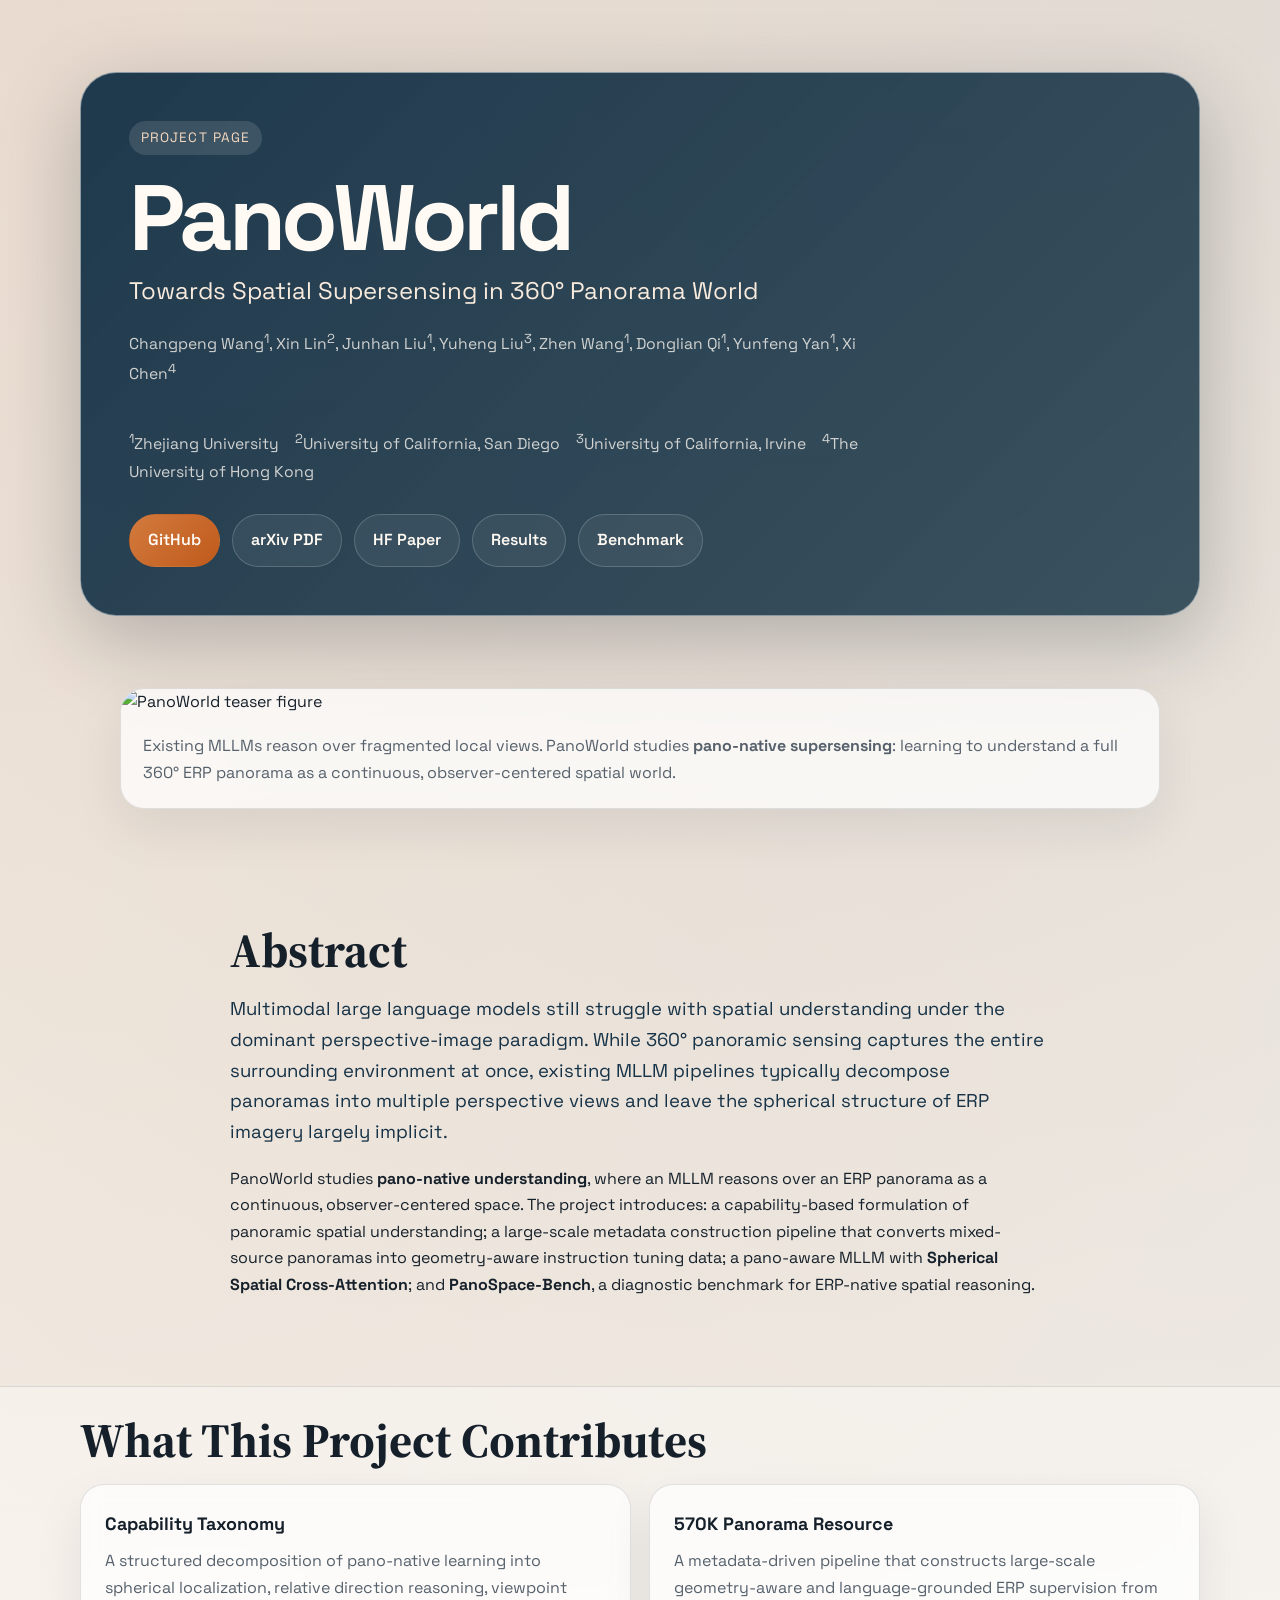
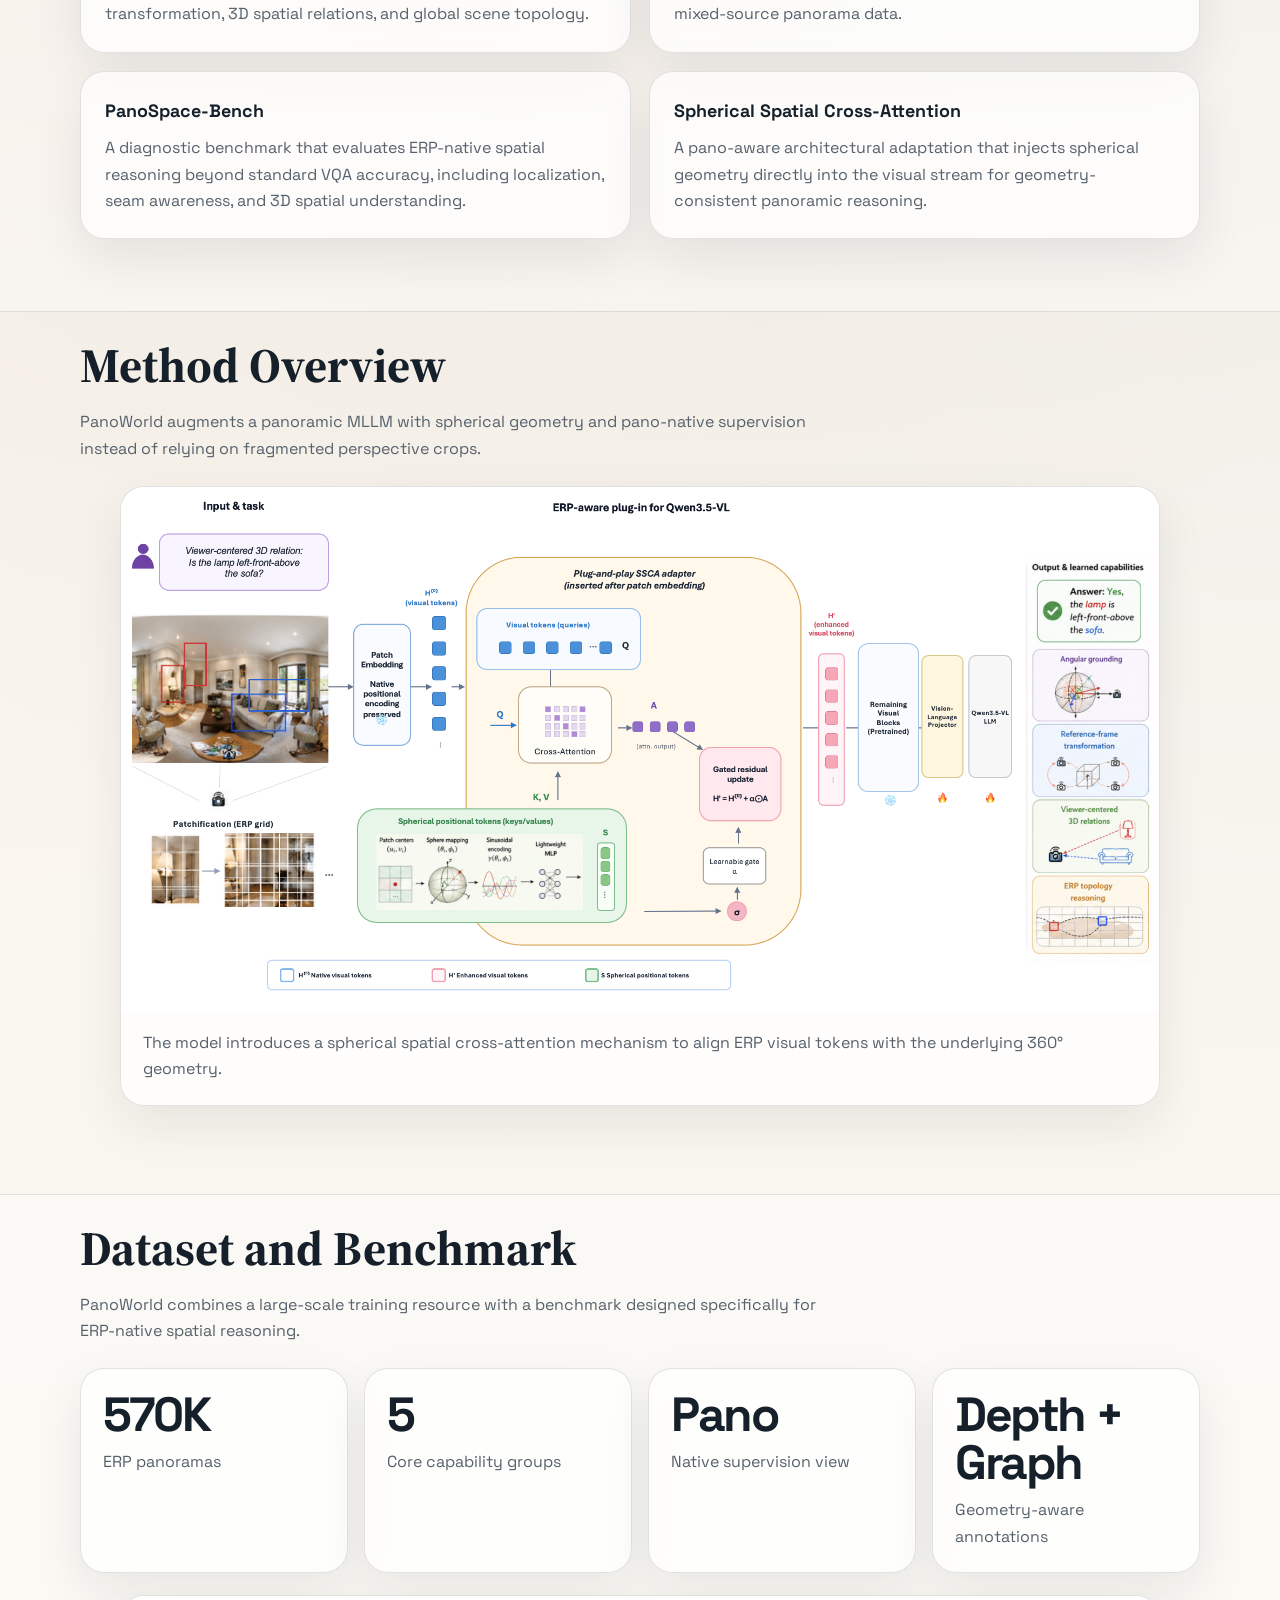
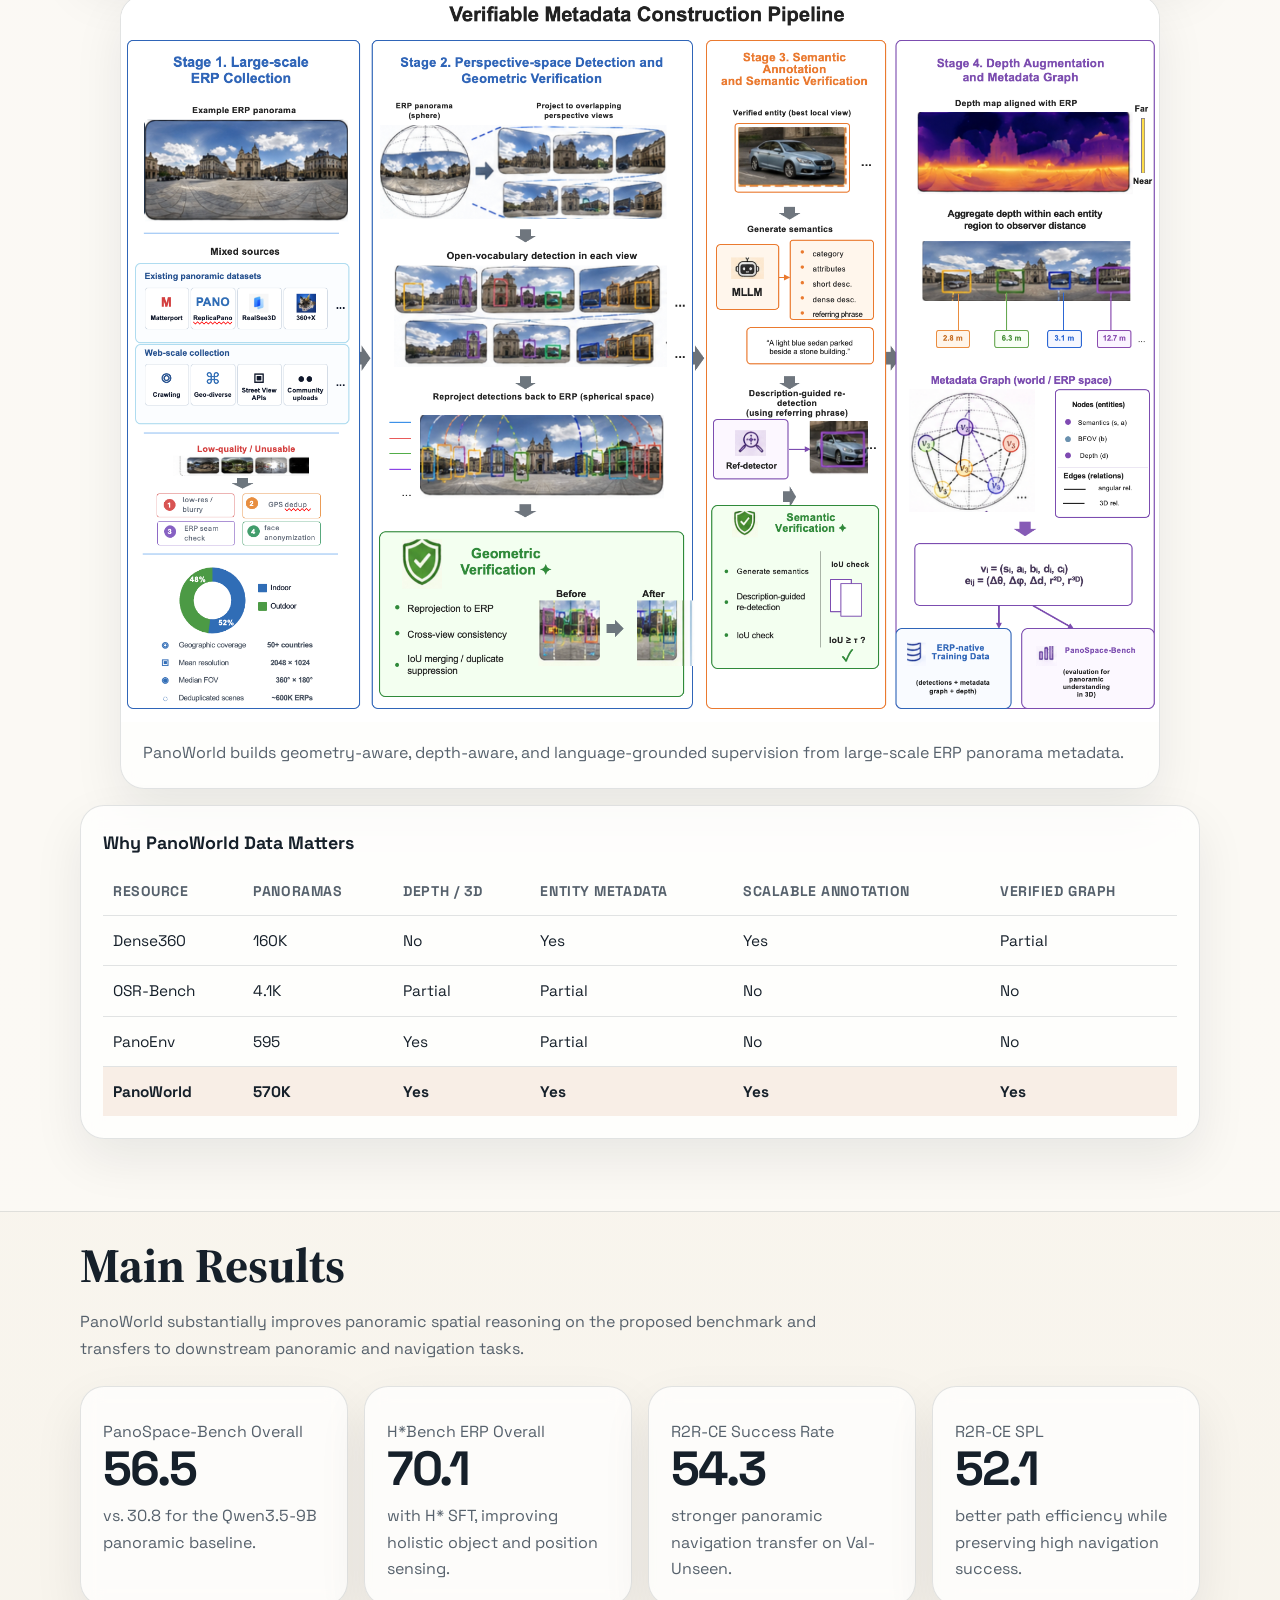
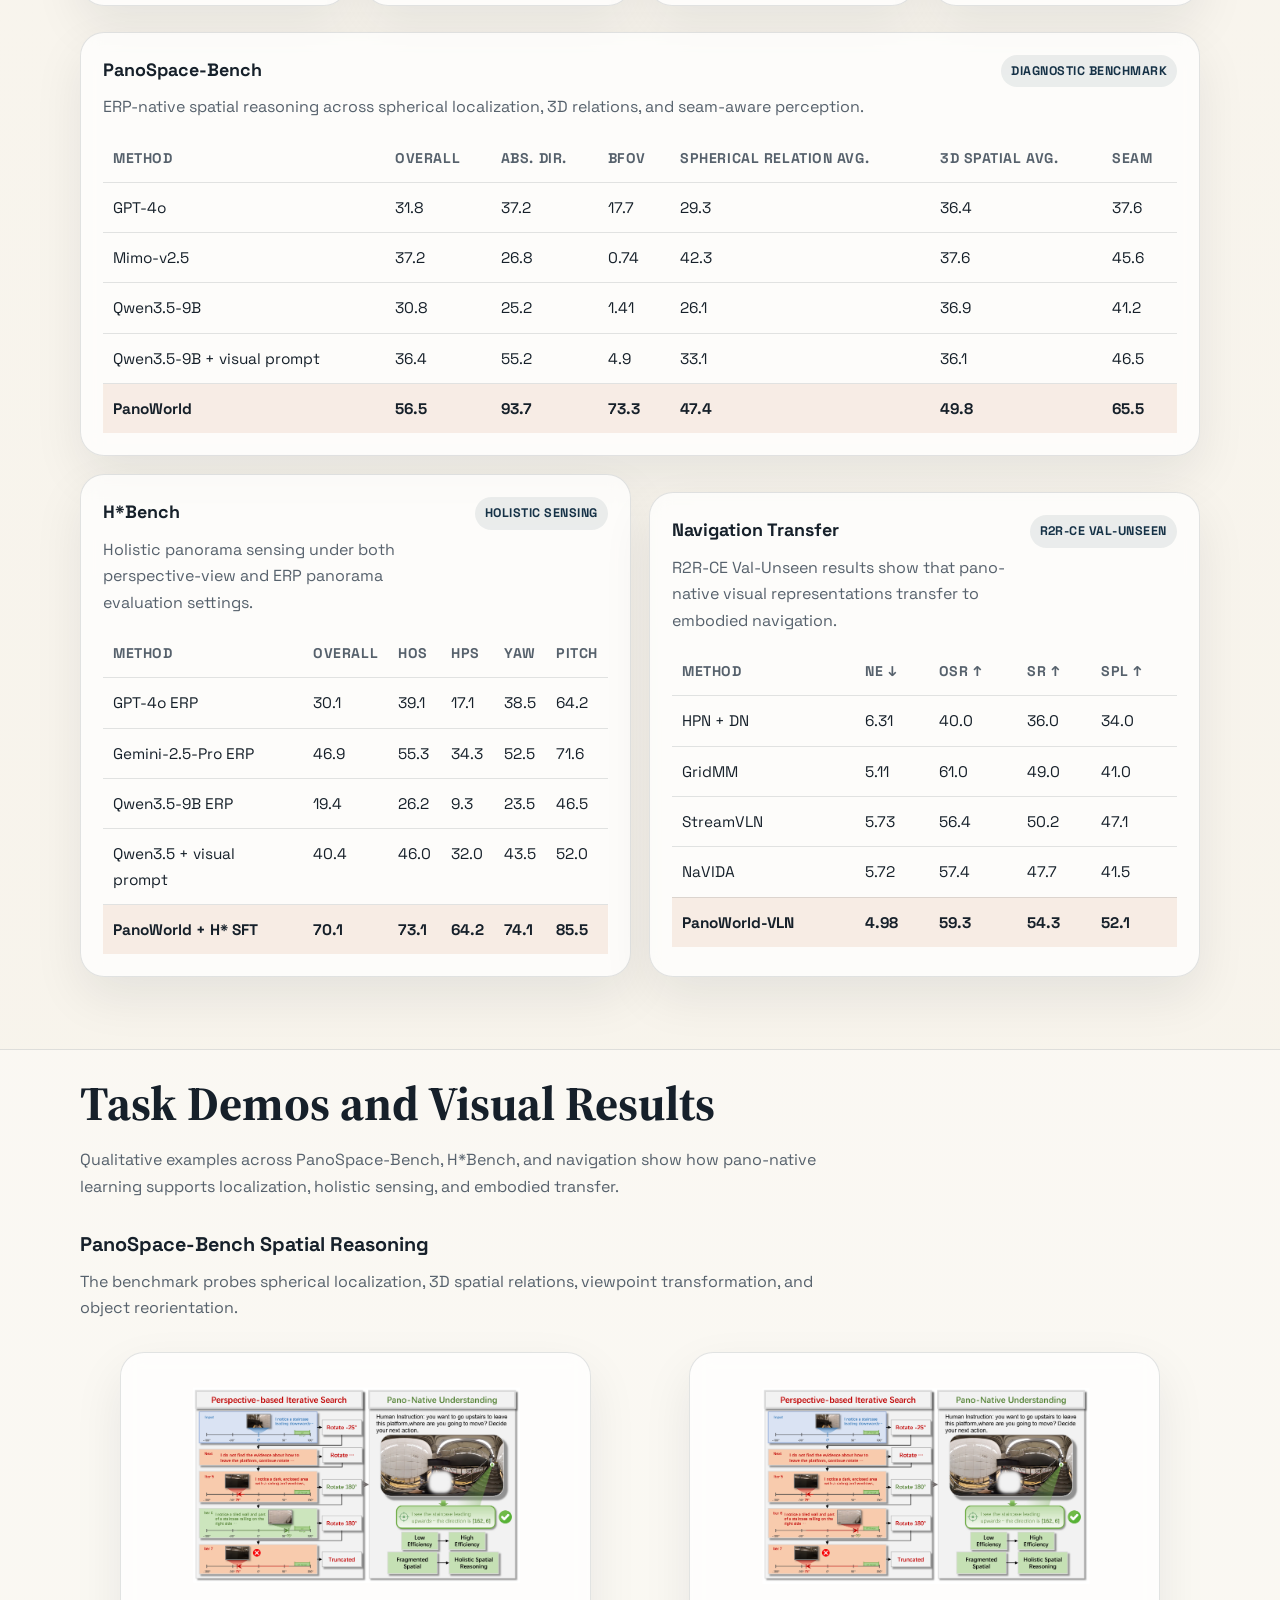
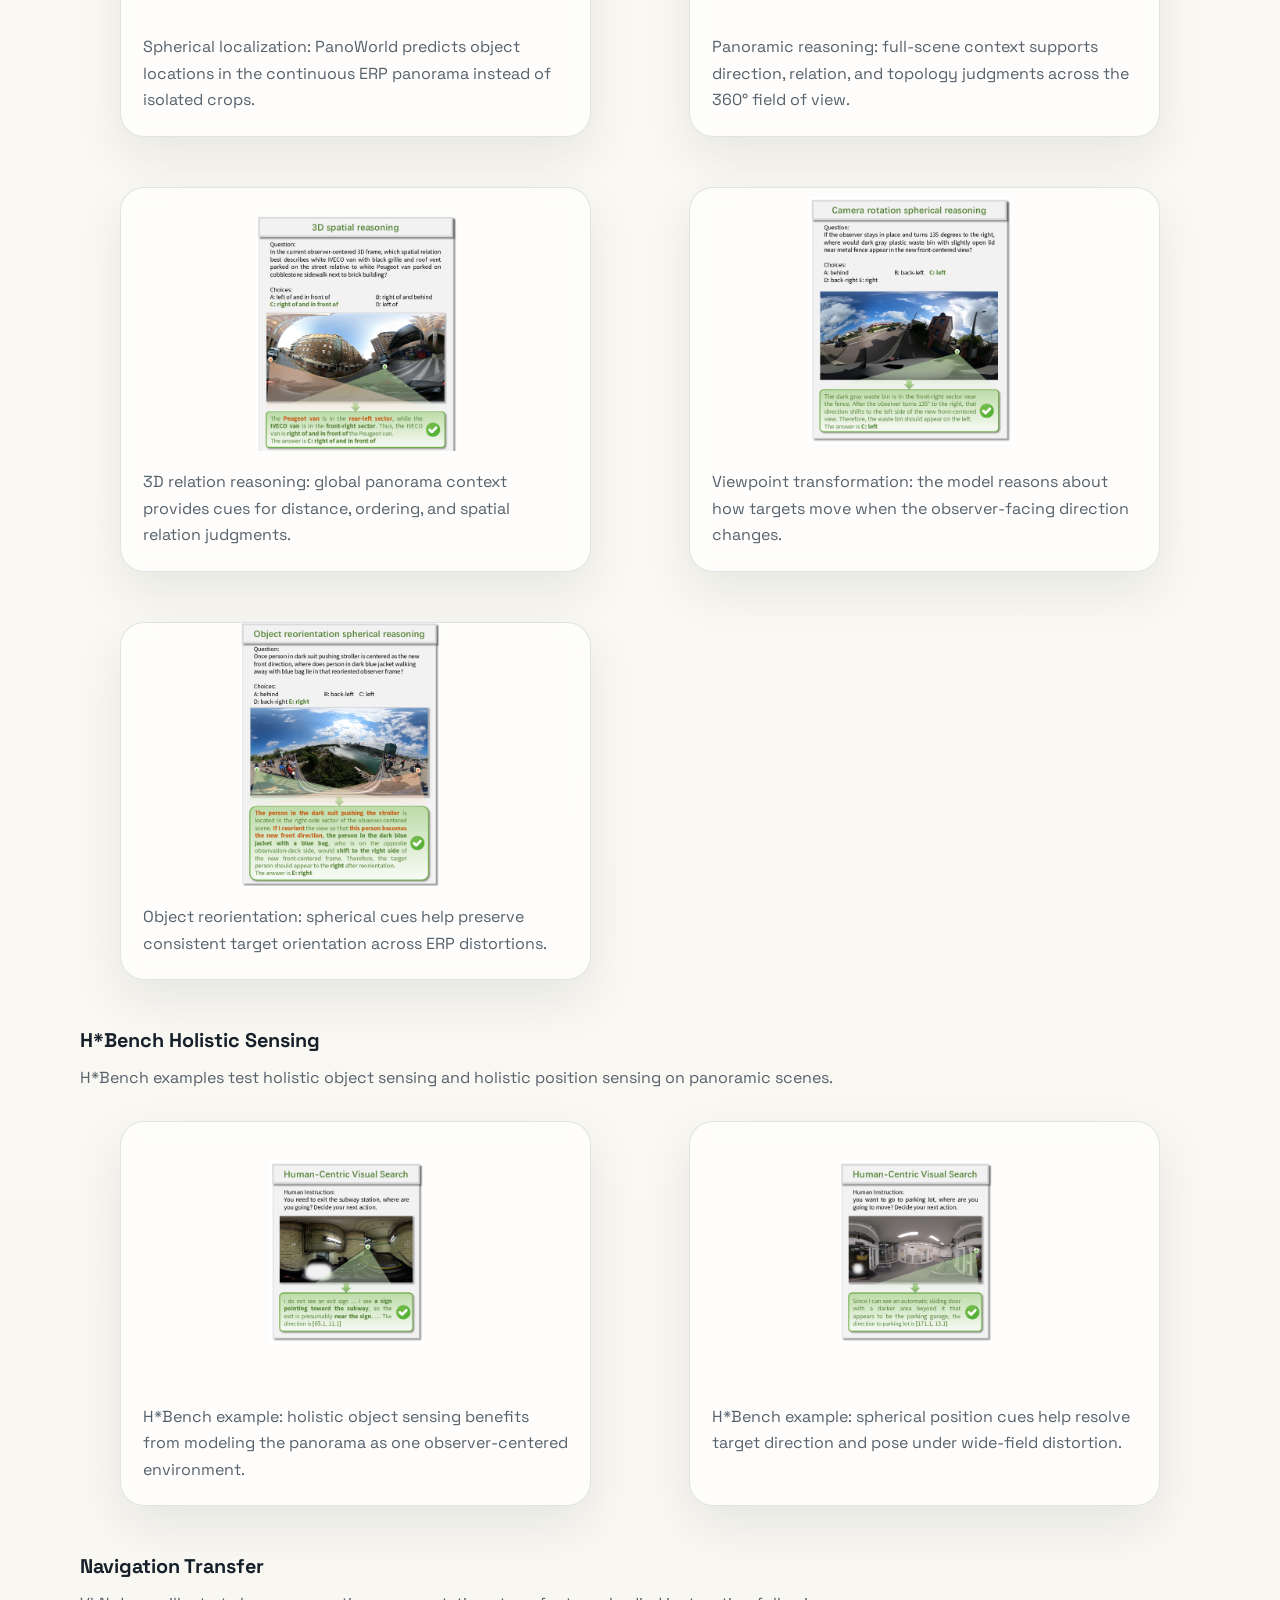
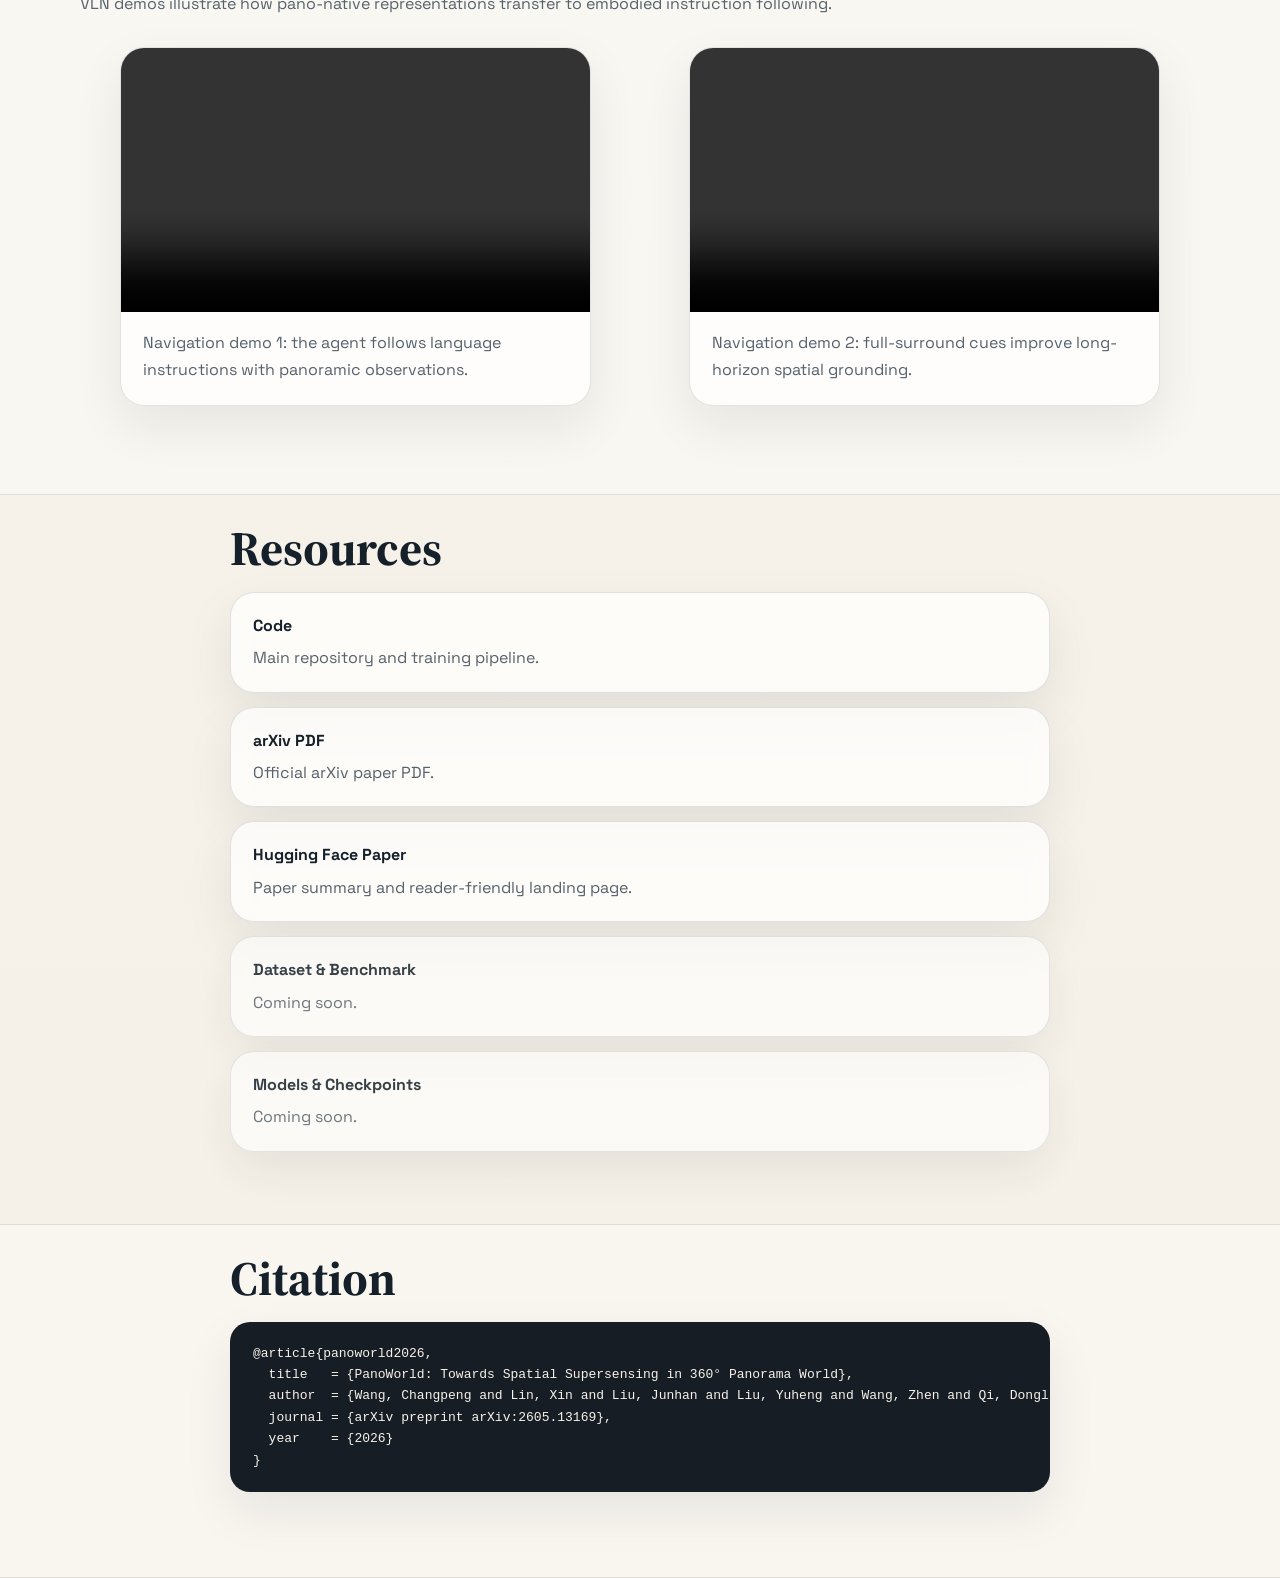
==== docs/index.html @ 3118f2de "Add task demo visualizations" ====
<!DOCTYPE html>
<html lang="en">
  <head>
    <meta charset="UTF-8" />
    <meta name="viewport" content="width=device-width, initial-scale=1.0" />
    <title>PanoWorld Project Page</title>
    <meta
      name="description"
      content="PanoWorld: Towards Spatial Supersensing in 360° Panorama World"
    />
    <link rel="preconnect" href="https://fonts.googleapis.com" />
    <link rel="preconnect" href="https://fonts.gstatic.com" crossorigin />
    <link
      href="https://fonts.googleapis.com/css2?family=Space+Grotesk:wght@400;500;700&family=Source+Serif+4:opsz,wght@8..60,400;8..60,600&display=swap"
      rel="stylesheet"
    />
    <link rel="stylesheet" href="./styles.css" />
  </head>
  <body>
    <header class="hero">
      <div class="hero__inner">
        <div class="hero__eyebrow">Project Page</div>
        <h1>PanoWorld</h1>
        <p class="hero__tagline">
          Towards Spatial Supersensing in 360° Panorama World
        </p>
        <p class="hero__authors">
          Changpeng Wang<sup>1</sup>, Xin Lin<sup>2</sup>, Junhan Liu<sup>1</sup>,
          Yuheng Liu<sup>3</sup>, Zhen Wang<sup>1</sup>, Donglian Qi<sup>1</sup>,
          Yunfeng Yan<sup>1</sup>, Xi Chen<sup>4</sup>
          <span class="hero__affiliations">
            <br />
            <sup>1</sup>Zhejiang University &nbsp;&nbsp;
            <sup>2</sup>University of California, San Diego &nbsp;&nbsp;
            <sup>3</sup>University of California, Irvine &nbsp;&nbsp;
            <sup>4</sup>The University of Hong Kong
          </span>
        </p>
        <div class="hero__actions">
          <a class="button button--primary" href="https://github.com/wcpcp/PanoWorld">GitHub</a>
          <a class="button" href="https://arxiv.org/pdf/2605.13169">arXiv PDF</a>
          <a class="button" href="https://huggingface.co/papers/2605.13169">HF Paper</a>
          <a class="button" href="#results">Results</a>
          <a class="button" href="#benchmark">Benchmark</a>
        </div>
      </div>
    </header>

    <main>
      <section class="section section--figure">
        <div class="container">
          <figure class="figure-card figure-card--hero">
            <img src="./assets/teaser.png" alt="PanoWorld teaser figure" />
            <figcaption>
              Existing MLLMs reason over fragmented local views. PanoWorld
              studies <strong>pano-native supersensing</strong>: learning to
              understand a full 360° ERP panorama as a continuous,
              observer-centered spatial world.
            </figcaption>
          </figure>
        </div>
      </section>

      <section class="section">
        <div class="container container--narrow">
          <h2>Abstract</h2>
          <p class="lead">
            Multimodal large language models still struggle with spatial
            understanding under the dominant perspective-image paradigm. While
            360° panoramic sensing captures the entire surrounding environment at
            once, existing MLLM pipelines typically decompose panoramas into
            multiple perspective views and leave the spherical structure of ERP
            imagery largely implicit.
          </p>
          <p>
            PanoWorld studies <strong>pano-native understanding</strong>, where
            an MLLM reasons over an ERP panorama as a continuous,
            observer-centered space. The project introduces: a capability-based
            formulation of panoramic spatial understanding; a large-scale
            metadata construction pipeline that converts mixed-source panoramas
            into geometry-aware instruction tuning data; a pano-aware MLLM with
            <strong>Spherical Spatial Cross-Attention</strong>; and
            <strong>PanoSpace-Bench</strong>, a diagnostic benchmark for
            ERP-native spatial reasoning.
          </p>
        </div>
      </section>

      <section class="section section--tint">
        <div class="container">
          <h2>What This Project Contributes</h2>
          <div class="grid grid--cards">
            <article class="card">
              <h3>Capability Taxonomy</h3>
              <p>
                A structured decomposition of pano-native learning into
                spherical localization, relative direction reasoning, viewpoint
                transformation, 3D spatial relations, and global scene topology.
              </p>
            </article>
            <article class="card">
              <h3>570K Panorama Resource</h3>
              <p>
                A metadata-driven pipeline that constructs large-scale
                geometry-aware and language-grounded ERP supervision from
                mixed-source panorama data.
              </p>
            </article>
            <article class="card">
              <h3>PanoSpace-Bench</h3>
              <p>
                A diagnostic benchmark that evaluates ERP-native spatial
                reasoning beyond standard VQA accuracy, including localization,
                seam awareness, and 3D spatial understanding.
              </p>
            </article>
            <article class="card">
              <h3>Spherical Spatial Cross-Attention</h3>
              <p>
                A pano-aware architectural adaptation that injects spherical
                geometry directly into the visual stream for geometry-consistent
                panoramic reasoning.
              </p>
            </article>
          </div>
        </div>
      </section>

      <section class="section">
        <div class="container">
          <div class="section-heading">
            <div>
              <h2>Method Overview</h2>
              <p>
                PanoWorld augments a panoramic MLLM with spherical geometry and
                pano-native supervision instead of relying on fragmented
                perspective crops.
              </p>
            </div>
          </div>
          <figure class="figure-card">
            <img src="./assets/architecture.png" alt="PanoWorld architecture" />
            <figcaption>
              The model introduces a spherical spatial cross-attention mechanism
              to align ERP visual tokens with the underlying 360° geometry.
            </figcaption>
          </figure>
        </div>
      </section>

      <section id="benchmark" class="section section--tint">
        <div class="container">
          <div class="section-heading">
            <div>
              <h2>Dataset and Benchmark</h2>
              <p>
                PanoWorld combines a large-scale training resource with a
                benchmark designed specifically for ERP-native spatial reasoning.
              </p>
            </div>
          </div>

          <div class="stats-grid">
            <div class="stat">
              <span class="stat__value">570K</span>
              <span class="stat__label">ERP panoramas</span>
            </div>
            <div class="stat">
              <span class="stat__value">5</span>
              <span class="stat__label">Core capability groups</span>
            </div>
            <div class="stat">
              <span class="stat__value">Pano</span>
              <span class="stat__label">Native supervision view</span>
            </div>
            <div class="stat">
              <span class="stat__value">Depth + Graph</span>
              <span class="stat__label">Geometry-aware annotations</span>
            </div>
          </div>

          <figure class="figure-card">
            <img src="./assets/dataset.png" alt="PanoWorld dataset pipeline" />
            <figcaption>
              PanoWorld builds geometry-aware, depth-aware, and
              language-grounded supervision from large-scale ERP panorama
              metadata.
            </figcaption>
          </figure>

          <div class="table-card">
            <h3>Why PanoWorld Data Matters</h3>
            <table>
              <thead>
                <tr>
                  <th>Resource</th>
                  <th>Panoramas</th>
                  <th>Depth / 3D</th>
                  <th>Entity Metadata</th>
                  <th>Scalable Annotation</th>
                  <th>Verified Graph</th>
                </tr>
              </thead>
              <tbody>
                <tr>
                  <td>Dense360</td>
                  <td>160K</td>
                  <td>No</td>
                  <td>Yes</td>
                  <td>Yes</td>
                  <td>Partial</td>
                </tr>
                <tr>
                  <td>OSR-Bench</td>
                  <td>4.1K</td>
                  <td>Partial</td>
                  <td>Partial</td>
                  <td>No</td>
                  <td>No</td>
                </tr>
                <tr>
                  <td>PanoEnv</td>
                  <td>595</td>
                  <td>Yes</td>
                  <td>Partial</td>
                  <td>No</td>
                  <td>No</td>
                </tr>
                <tr class="table-row--highlight">
                  <td>PanoWorld</td>
                  <td>570K</td>
                  <td>Yes</td>
                  <td>Yes</td>
                  <td>Yes</td>
                  <td>Yes</td>
                </tr>
              </tbody>
            </table>
          </div>
        </div>
      </section>

      <section id="results" class="section">
        <div class="container">
          <div class="section-heading">
            <div>
              <h2>Main Results</h2>
              <p>
                PanoWorld substantially improves panoramic spatial reasoning on
                the proposed benchmark and transfers to downstream panoramic and
                navigation tasks.
              </p>
            </div>
          </div>

          <div class="results-grid results-grid--wide">
            <article class="result-card">
              <span class="result-card__label">PanoSpace-Bench Overall</span>
              <div class="result-card__value">56.5</div>
              <p>vs. 30.8 for the Qwen3.5-9B panoramic baseline.</p>
            </article>
            <article class="result-card">
              <span class="result-card__label">H*Bench ERP Overall</span>
              <div class="result-card__value">70.1</div>
              <p>with H* SFT, improving holistic object and position sensing.</p>
            </article>
            <article class="result-card">
              <span class="result-card__label">R2R-CE Success Rate</span>
              <div class="result-card__value">54.3</div>
              <p>stronger panoramic navigation transfer on Val-Unseen.</p>
            </article>
            <article class="result-card">
              <span class="result-card__label">R2R-CE SPL</span>
              <div class="result-card__value">52.1</div>
              <p>better path efficiency while preserving high navigation success.</p>
            </article>
          </div>

          <div class="table-card task-result">
            <div class="task-result__heading">
              <div>
                <h3>PanoSpace-Bench</h3>
                <p>
                  ERP-native spatial reasoning across spherical localization,
                  3D relations, and seam-aware perception.
                </p>
              </div>
              <span class="task-result__badge">Diagnostic benchmark</span>
            </div>
            <table>
              <thead>
                <tr>
                  <th>Method</th>
                  <th>Overall</th>
                  <th>Abs. Dir.</th>
                  <th>BFOV</th>
                  <th>Spherical Relation Avg.</th>
                  <th>3D Spatial Avg.</th>
                  <th>Seam</th>
                </tr>
              </thead>
              <tbody>
                <tr>
                  <td>GPT-4o</td>
                  <td>31.8</td>
                  <td>37.2</td>
                  <td>17.7</td>
                  <td>29.3</td>
                  <td>36.4</td>
                  <td>37.6</td>
                </tr>
                <tr>
                  <td>Mimo-v2.5</td>
                  <td>37.2</td>
                  <td>26.8</td>
                  <td>0.74</td>
                  <td>42.3</td>
                  <td>37.6</td>
                  <td>45.6</td>
                </tr>
                <tr>
                  <td>Qwen3.5-9B</td>
                  <td>30.8</td>
                  <td>25.2</td>
                  <td>1.41</td>
                  <td>26.1</td>
                  <td>36.9</td>
                  <td>41.2</td>
                </tr>
                <tr>
                  <td>Qwen3.5-9B + visual prompt</td>
                  <td>36.4</td>
                  <td>55.2</td>
                  <td>4.9</td>
                  <td>33.1</td>
                  <td>36.1</td>
                  <td>46.5</td>
                </tr>
                <tr class="table-row--highlight">
                  <td>PanoWorld</td>
                  <td>56.5</td>
                  <td>93.7</td>
                  <td>73.3</td>
                  <td>47.4</td>
                  <td>49.8</td>
                  <td>65.5</td>
                </tr>
              </tbody>
            </table>
          </div>

          <div class="two-up result-tables">
            <div class="table-card task-result">
              <div class="task-result__heading">
                <div>
                  <h3>H*Bench</h3>
                  <p>
                    Holistic panorama sensing under both perspective-view and
                    ERP panorama evaluation settings.
                  </p>
                </div>
                <span class="task-result__badge">Holistic sensing</span>
              </div>
              <table>
                <thead>
                  <tr>
                    <th>Method</th>
                    <th>Overall</th>
                    <th>HOS</th>
                    <th>HPS</th>
                    <th>Yaw</th>
                    <th>Pitch</th>
                  </tr>
                </thead>
                <tbody>
                  <tr>
                    <td>GPT-4o ERP</td>
                    <td>30.1</td>
                    <td>39.1</td>
                    <td>17.1</td>
                    <td>38.5</td>
                    <td>64.2</td>
                  </tr>
                  <tr>
                    <td>Gemini-2.5-Pro ERP</td>
                    <td>46.9</td>
                    <td>55.3</td>
                    <td>34.3</td>
                    <td>52.5</td>
                    <td>71.6</td>
                  </tr>
                  <tr>
                    <td>Qwen3.5-9B ERP</td>
                    <td>19.4</td>
                    <td>26.2</td>
                    <td>9.3</td>
                    <td>23.5</td>
                    <td>46.5</td>
                  </tr>
                  <tr>
                    <td>Qwen3.5 + visual prompt</td>
                    <td>40.4</td>
                    <td>46.0</td>
                    <td>32.0</td>
                    <td>43.5</td>
                    <td>52.0</td>
                  </tr>
                  <tr class="table-row--highlight">
                    <td>PanoWorld + H* SFT</td>
                    <td>70.1</td>
                    <td>73.1</td>
                    <td>64.2</td>
                    <td>74.1</td>
                    <td>85.5</td>
                  </tr>
                </tbody>
              </table>
            </div>

            <div class="table-card task-result">
              <div class="task-result__heading">
                <div>
                  <h3>Navigation Transfer</h3>
                  <p>
                    R2R-CE Val-Unseen results show that pano-native visual
                    representations transfer to embodied navigation.
                  </p>
                </div>
                <span class="task-result__badge">R2R-CE Val-Unseen</span>
              </div>
              <table>
                <thead>
                  <tr>
                    <th>Method</th>
                    <th>NE ↓</th>
                    <th>OSR ↑</th>
                    <th>SR ↑</th>
                    <th>SPL ↑</th>
                  </tr>
                </thead>
                <tbody>
                  <tr>
                    <td>HPN + DN</td>
                    <td>6.31</td>
                    <td>40.0</td>
                    <td>36.0</td>
                    <td>34.0</td>
                  </tr>
                  <tr>
                    <td>GridMM</td>
                    <td>5.11</td>
                    <td>61.0</td>
                    <td>49.0</td>
                    <td>41.0</td>
                  </tr>
                  <tr>
                    <td>StreamVLN</td>
                    <td>5.73</td>
                    <td>56.4</td>
                    <td>50.2</td>
                    <td>47.1</td>
                  </tr>
                  <tr>
                    <td>NaVIDA</td>
                    <td>5.72</td>
                    <td>57.4</td>
                    <td>47.7</td>
                    <td>41.5</td>
                  </tr>
                  <tr class="table-row--highlight">
                    <td>PanoWorld-VLN</td>
                    <td>4.98</td>
                    <td>59.3</td>
                    <td>54.3</td>
                    <td>52.1</td>
                  </tr>
                </tbody>
              </table>
            </div>
          </div>
        </div>
      </section>

      <section id="visuals" class="section section--tint">
        <div class="container">
          <div class="section-heading">
            <div>
              <h2>Task Demos and Visual Results</h2>
              <p>
                Qualitative examples across PanoSpace-Bench, H*Bench, and
                navigation show how pano-native learning supports localization,
                holistic sensing, and embodied transfer.
              </p>
            </div>
          </div>

          <div class="demo-block">
            <div class="demo-block__heading">
              <h3>PanoSpace-Bench Spatial Reasoning</h3>
              <p>
                The benchmark probes spherical localization, 3D spatial
                relations, viewpoint transformation, and object reorientation.
              </p>
            </div>
          </div>
          <div class="visual-grid">
            <figure class="figure-card visual-card">
              <img src="./assets/case_localization.png" alt="PanoWorld localization result" />
              <figcaption>
                Spherical localization: PanoWorld predicts object locations in
                the continuous ERP panorama instead of isolated crops.
              </figcaption>
            </figure>
            <figure class="figure-card visual-card">
              <img src="./assets/case_reasoning.png" alt="PanoWorld panoramic reasoning result" />
              <figcaption>
                Panoramic reasoning: full-scene context supports direction,
                relation, and topology judgments across the 360° field of view.
              </figcaption>
            </figure>
            <figure class="figure-card visual-card">
              <img src="./assets/demo_3d_relation.png" alt="PanoWorld 3D relation reasoning result" />
              <figcaption>
                3D relation reasoning: global panorama context provides cues for
                distance, ordering, and spatial relation judgments.
              </figcaption>
            </figure>
            <figure class="figure-card visual-card">
              <img src="./assets/demo_camera_rotation.png" alt="PanoWorld camera rotation reasoning result" />
              <figcaption>
                Viewpoint transformation: the model reasons about how targets
                move when the observer-facing direction changes.
              </figcaption>
            </figure>
            <figure class="figure-card visual-card">
              <img src="./assets/demo_object_reorientation.png" alt="PanoWorld object reorientation result" />
              <figcaption>
                Object reorientation: spherical cues help preserve consistent
                target orientation across ERP distortions.
              </figcaption>
            </figure>
          </div>

          <div class="demo-block">
            <div class="demo-block__heading">
              <h3>H*Bench Holistic Sensing</h3>
              <p>
                H*Bench examples test holistic object sensing and holistic
                position sensing on panoramic scenes.
              </p>
            </div>
          </div>
          <div class="visual-grid">
            <figure class="figure-card visual-card">
              <img src="./assets/demo_hps_case1.png" alt="PanoWorld H star holistic sensing result" />
              <figcaption>
                H*Bench example: holistic object sensing benefits from modeling
                the panorama as one observer-centered environment.
              </figcaption>
            </figure>
            <figure class="figure-card visual-card">
              <img src="./assets/demo_hps_case2.png" alt="PanoWorld H star position sensing result" />
              <figcaption>
                H*Bench example: spherical position cues help resolve target
                direction and pose under wide-field distortion.
              </figcaption>
            </figure>
          </div>

          <div class="demo-block">
            <div class="demo-block__heading">
              <h3>Navigation Transfer</h3>
              <p>
                VLN demos illustrate how pano-native representations transfer
                to embodied instruction following.
              </p>
            </div>
          </div>
          <div class="visual-grid">
            <figure class="figure-card visual-card">
              <video controls muted playsinline preload="metadata" src="./assets/demo_vln1.mp4"></video>
              <figcaption>
                Navigation demo 1: the agent follows language instructions with
                panoramic observations.
              </figcaption>
            </figure>
            <figure class="figure-card visual-card">
              <video controls muted playsinline preload="metadata" src="./assets/demo_vln2.mp4"></video>
              <figcaption>
                Navigation demo 2: full-surround cues improve long-horizon
                spatial grounding.
              </figcaption>
            </figure>
          </div>
        </div>
      </section>

      <section class="section">
        <div class="container container--narrow">
          <h2>Resources</h2>
          <div class="resource-list">
            <a class="resource" href="https://github.com/wcpcp/PanoWorld">
              <span class="resource__title">Code</span>
              <span class="resource__desc">Main repository and training pipeline.</span>
            </a>
            <a class="resource" href="https://arxiv.org/pdf/2605.13169">
              <span class="resource__title">arXiv PDF</span>
              <span class="resource__desc">Official arXiv paper PDF.</span>
            </a>
            <a class="resource" href="https://huggingface.co/papers/2605.13169">
              <span class="resource__title">Hugging Face Paper</span>
              <span class="resource__desc">Paper summary and reader-friendly landing page.</span>
            </a>
            <div class="resource resource--muted">
              <span class="resource__title">Dataset & Benchmark</span>
              <span class="resource__desc">Coming soon.</span>
            </div>
            <div class="resource resource--muted">
              <span class="resource__title">Models & Checkpoints</span>
              <span class="resource__desc">Coming soon.</span>
            </div>
          </div>
        </div>
      </section>

      <section class="section section--tint">
        <div class="container container--narrow">
          <h2>Citation</h2>
          <pre class="citation"><code>@article{panoworld2026,
  title   = {PanoWorld: Towards Spatial Supersensing in 360° Panorama World},
  author  = {Wang, Changpeng and Lin, Xin and Liu, Junhan and Liu, Yuheng and Wang, Zhen and Qi, Donglian and Yan, Yunfeng and Chen, Xi},
  journal = {arXiv preprint arXiv:2605.13169},
  year    = {2026}
}</code></pre>
        </div>
      </section>
    </main>
  </body>
</html>
---- docs/styles.css ----
:root {
  --bg: #f5f1e8;
  --surface: rgba(255, 255, 255, 0.72);
  --surface-strong: #ffffff;
  --ink: #16202a;
  --muted: #56616c;
  --line: rgba(22, 32, 42, 0.12);
  --accent: #c5682e;
  --accent-dark: #7a3d16;
  --accent-soft: #f2d1b5;
  --navy: #163247;
  --shadow: 0 20px 50px rgba(17, 26, 34, 0.08);
  --radius: 24px;
}

* {
  box-sizing: border-box;
}

html {
  scroll-behavior: smooth;
}

body {
  margin: 0;
  color: var(--ink);
  background:
    radial-gradient(circle at top left, rgba(197, 104, 46, 0.14), transparent 26%),
    radial-gradient(circle at top right, rgba(22, 50, 71, 0.10), transparent 28%),
    linear-gradient(180deg, #fbf8f2 0%, var(--bg) 100%);
  font-family: "Space Grotesk", system-ui, sans-serif;
  line-height: 1.65;
}

img {
  display: block;
  max-width: 100%;
}

a {
  color: inherit;
  text-decoration: none;
}

.hero {
  padding: 72px 24px 56px;
}

.hero__inner,
.container {
  width: min(1120px, calc(100vw - 32px));
  margin: 0 auto;
}

.container--narrow {
  width: min(820px, calc(100vw - 32px));
}

.hero__inner {
  padding: 48px;
  border: 1px solid rgba(255, 255, 255, 0.45);
  border-radius: 36px;
  background:
    linear-gradient(135deg, rgba(22, 50, 71, 0.96), rgba(35, 62, 77, 0.88)),
    linear-gradient(180deg, rgba(255, 255, 255, 0.08), transparent);
  color: #fffaf3;
  box-shadow: 0 24px 80px rgba(14, 26, 36, 0.25);
}

.hero__eyebrow {
  display: inline-flex;
  padding: 6px 12px;
  border-radius: 999px;
  background: rgba(255, 255, 255, 0.12);
  color: #f5d8bf;
  font-size: 0.85rem;
  letter-spacing: 0.08em;
  text-transform: uppercase;
}

.hero h1 {
  margin: 20px 0 8px;
  font-size: clamp(2.8rem, 8vw, 5.8rem);
  line-height: 0.94;
  letter-spacing: -0.05em;
}

.hero__tagline {
  max-width: 840px;
  margin: 0;
  font-size: clamp(1.15rem, 2vw, 1.5rem);
  color: #f8ebdd;
}

.hero__authors {
  max-width: 760px;
  margin: 18px 0 0;
  color: rgba(255, 250, 243, 0.78);
  font-size: 0.98rem;
}

.hero__affiliations {
  display: inline-block;
  margin-top: 10px;
  line-height: 1.8;
}

.hero__actions {
  display: flex;
  flex-wrap: wrap;
  gap: 12px;
  margin-top: 28px;
}

.button {
  display: inline-flex;
  align-items: center;
  justify-content: center;
  padding: 12px 18px;
  border-radius: 999px;
  border: 1px solid rgba(255, 255, 255, 0.18);
  background: rgba(255, 255, 255, 0.06);
  color: #fffaf3;
  font-weight: 600;
}

.button--primary {
  background: linear-gradient(135deg, #d37a3e, #bf5a1b);
  border-color: transparent;
}

.section {
  padding: 28px 0 72px;
}

.section--figure {
  padding-top: 0;
}

.section--tint {
  background: rgba(255, 255, 255, 0.35);
  border-top: 1px solid var(--line);
  border-bottom: 1px solid var(--line);
}

.section h2 {
  margin: 0 0 18px;
  font-family: "Source Serif 4", serif;
  font-size: clamp(2rem, 4vw, 3rem);
  line-height: 1.06;
}

.lead {
  font-size: 1.16rem;
  color: var(--navy);
}

.section-heading {
  display: flex;
  align-items: end;
  justify-content: space-between;
  gap: 20px;
  margin-bottom: 24px;
}

.section-heading p {
  max-width: 760px;
  margin: 0;
  color: var(--muted);
}

.figure-card,
.card,
.table-card,
.result-card,
.resource,
.stat {
  border: 1px solid var(--line);
  border-radius: var(--radius);
  background: var(--surface);
  backdrop-filter: blur(10px);
  box-shadow: var(--shadow);
}

.figure-card {
  overflow: hidden;
}

.figure-card img {
  width: 100%;
}

.figure-card figcaption {
  padding: 18px 22px 22px;
  color: var(--muted);
}

.grid--cards {
  display: grid;
  grid-template-columns: repeat(2, minmax(0, 1fr));
  gap: 18px;
}

.card {
  padding: 24px;
}

.card h3,
.table-card h3 {
  margin: 0 0 10px;
  font-size: 1.12rem;
}

.card p,
.table-card p {
  margin: 0;
  color: var(--muted);
}

.stats-grid,
.results-grid {
  display: grid;
  grid-template-columns: repeat(4, minmax(0, 1fr));
  gap: 16px;
  margin-bottom: 22px;
}

.stat,
.result-card {
  padding: 22px;
}

.results-grid--wide {
  margin-bottom: 26px;
}

.stat__value,
.result-card__value {
  display: block;
  font-size: clamp(2rem, 4vw, 3rem);
  line-height: 1;
  font-weight: 700;
  letter-spacing: -0.05em;
}

.stat__label,
.result-card__label {
  display: block;
  margin-top: 10px;
  color: var(--muted);
}

.result-card p {
  margin: 10px 0 0;
  color: var(--muted);
}

.table-card {
  padding: 22px;
  overflow-x: auto;
}

.task-result + .task-result,
.result-tables {
  margin-top: 18px;
}

.task-result__heading {
  display: flex;
  align-items: flex-start;
  justify-content: space-between;
  gap: 18px;
  margin-bottom: 14px;
}

.task-result__heading p {
  margin: 0;
  color: var(--muted);
}

.task-result__badge {
  flex: 0 0 auto;
  padding: 6px 10px;
  border-radius: 999px;
  background: rgba(22, 50, 71, 0.08);
  color: var(--navy);
  font-size: 0.78rem;
  font-weight: 700;
  letter-spacing: 0.04em;
  text-transform: uppercase;
}

table {
  width: 100%;
  border-collapse: collapse;
  font-size: 0.96rem;
}

th,
td {
  padding: 12px 10px;
  border-top: 1px solid var(--line);
  text-align: left;
  vertical-align: top;
}

thead th {
  border-top: none;
  color: var(--muted);
  font-size: 0.88rem;
  font-weight: 700;
  text-transform: uppercase;
  letter-spacing: 0.04em;
}

.table-row--highlight td {
  background: rgba(197, 104, 46, 0.10);
  font-weight: 700;
}

.two-up {
  display: grid;
  grid-template-columns: repeat(2, minmax(0, 1fr));
  gap: 18px;
}

.demo-block {
  margin: 28px 0 14px;
}

.demo-block:first-of-type {
  margin-top: 0;
}

.demo-block__heading {
  max-width: 760px;
}

.demo-block__heading h3 {
  margin: 0 0 8px;
  font-size: 1.24rem;
}

.demo-block__heading p {
  margin: 0;
  color: var(--muted);
}

.visual-grid {
  display: grid;
  grid-template-columns: repeat(2, minmax(0, 1fr));
  gap: 18px;
}

.visual-card img,
.visual-card video {
  display: block;
  width: 100%;
  aspect-ratio: 16 / 9;
  object-fit: cover;
}

.resource-list {
  display: grid;
  gap: 14px;
}

.resource {
  display: block;
  padding: 20px 22px;
}

.resource__title {
  display: block;
  font-weight: 700;
}

.resource__desc {
  display: block;
  margin-top: 6px;
  color: var(--muted);
}

.resource--muted {
  opacity: 0.85;
}

.citation {
  overflow-x: auto;
  padding: 20px 22px;
  border: 1px solid var(--line);
  border-radius: 20px;
  background: #171d24;
  color: #f7f2ea;
  box-shadow: var(--shadow);
}

.footnote {
  color: var(--muted);
  font-size: 0.95rem;
}

@media (max-width: 960px) {
  .grid--cards,
  .stats-grid,
  .results-grid,
  .two-up,
  .visual-grid {
    grid-template-columns: 1fr;
  }

  .task-result__heading {
    display: block;
  }

  .task-result__badge {
    display: inline-flex;
    margin-top: 12px;
  }

  .hero__inner {
    padding: 32px 24px;
  }
}

@media (max-width: 640px) {
  .hero {
    padding: 24px 0 24px;
  }

  .hero__inner,
  .container,
  .container--narrow {
    width: min(100vw - 24px, 1120px);
  }

  .section {
    padding: 20px 0 56px;
  }

  .button {
    width: 100%;
  }

  th,
  td {
    padding: 10px 8px;
  }
}
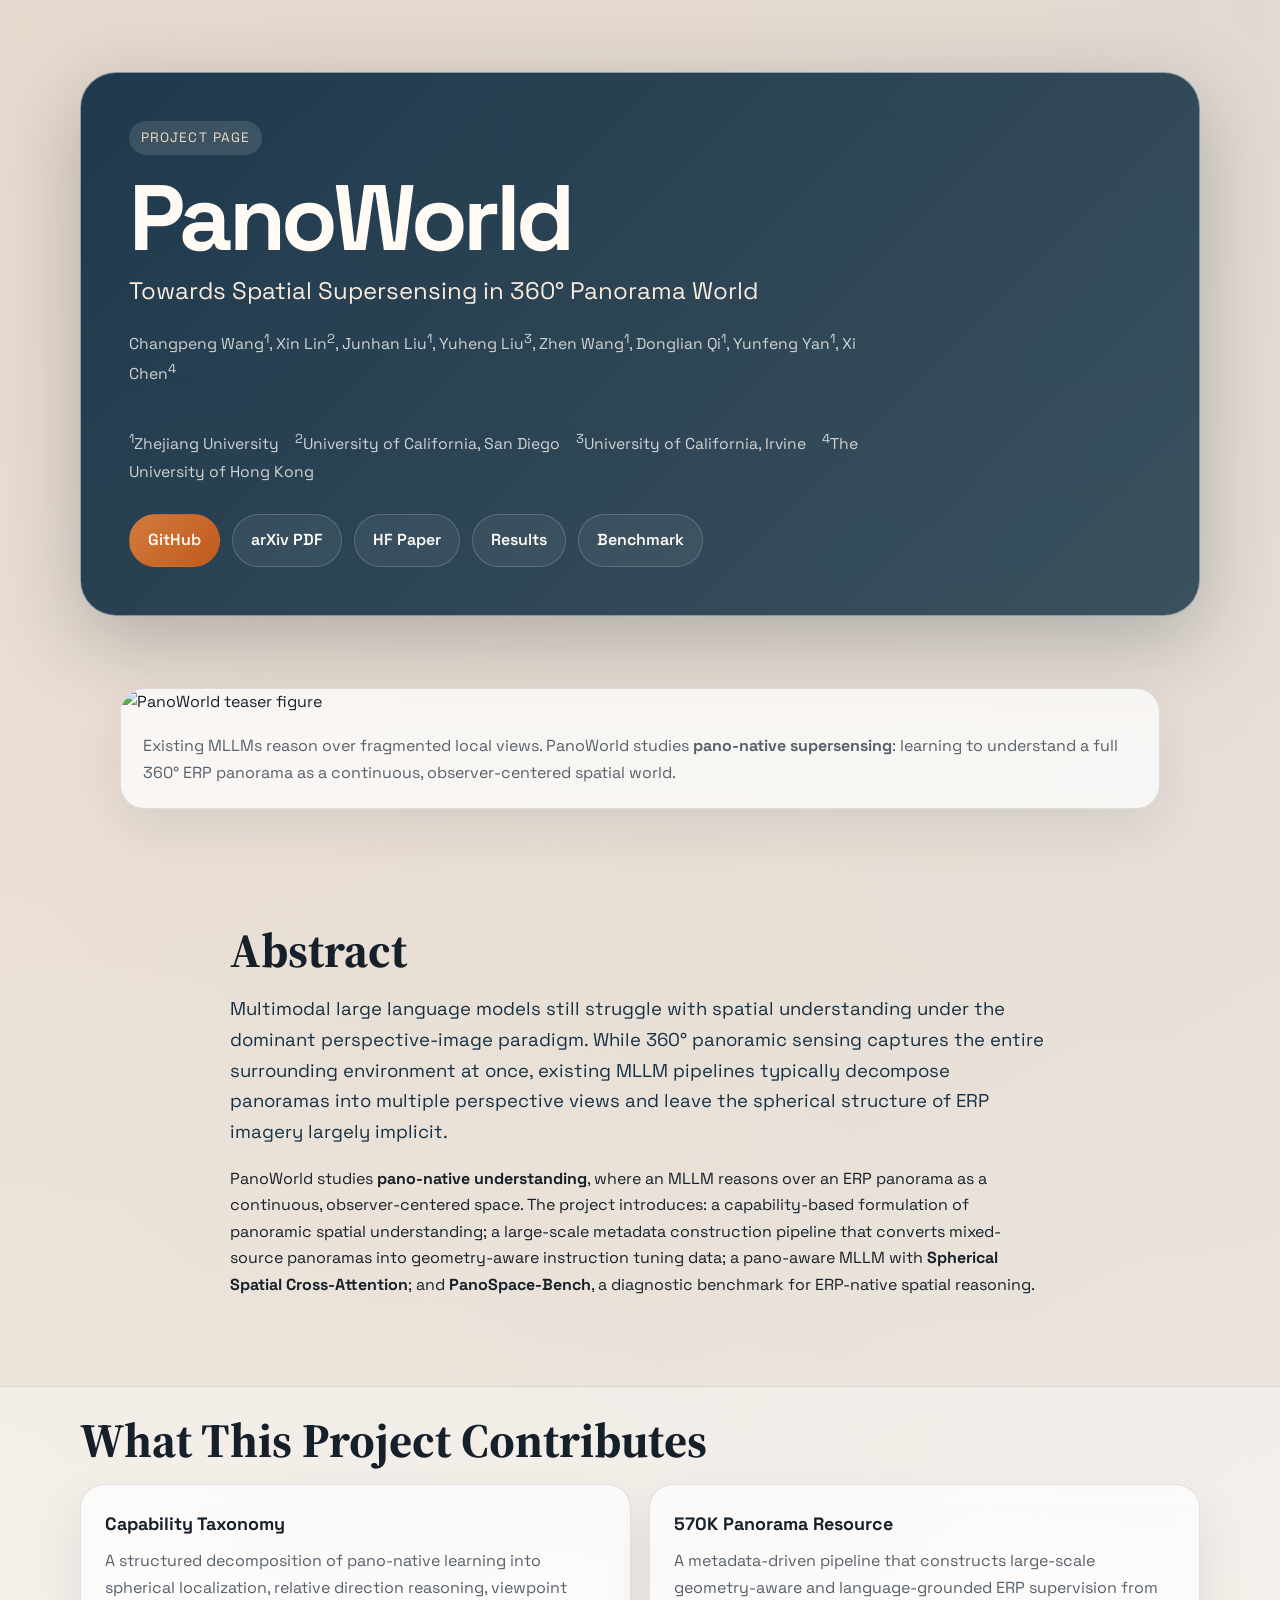
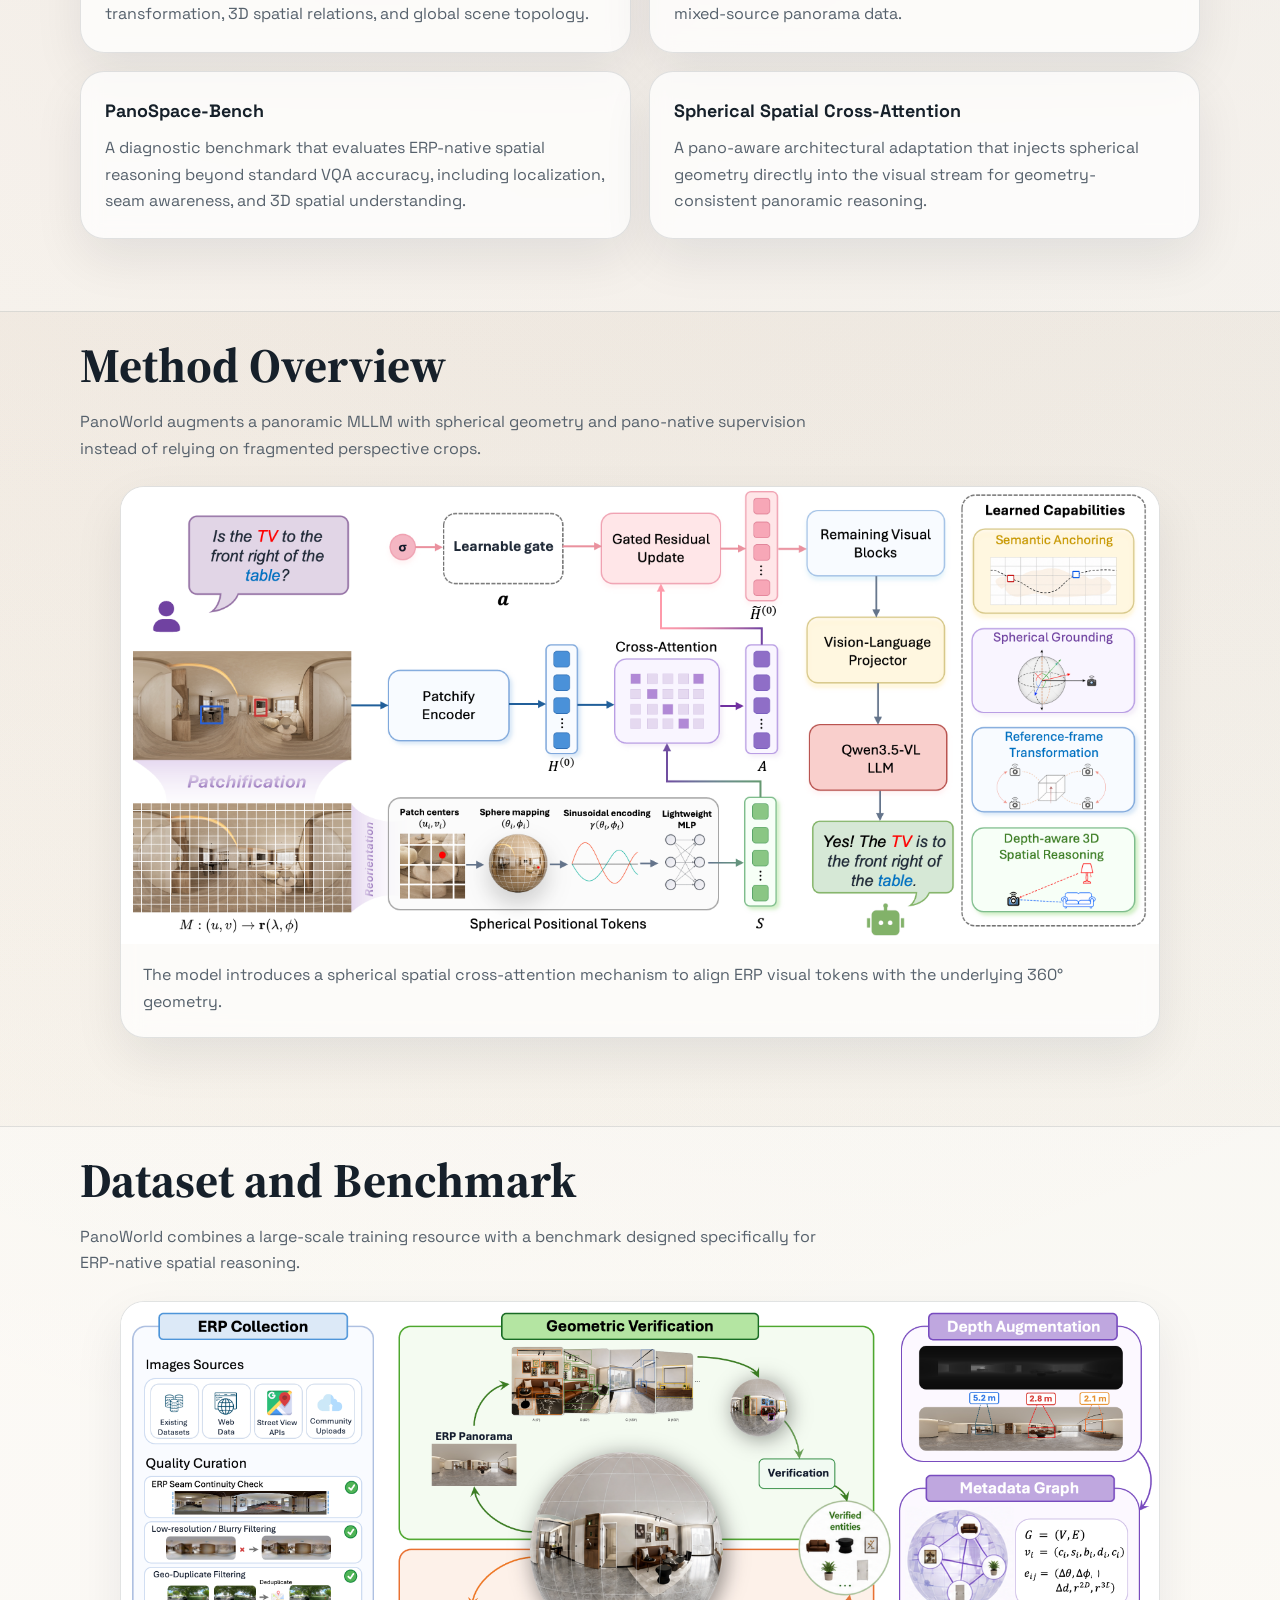
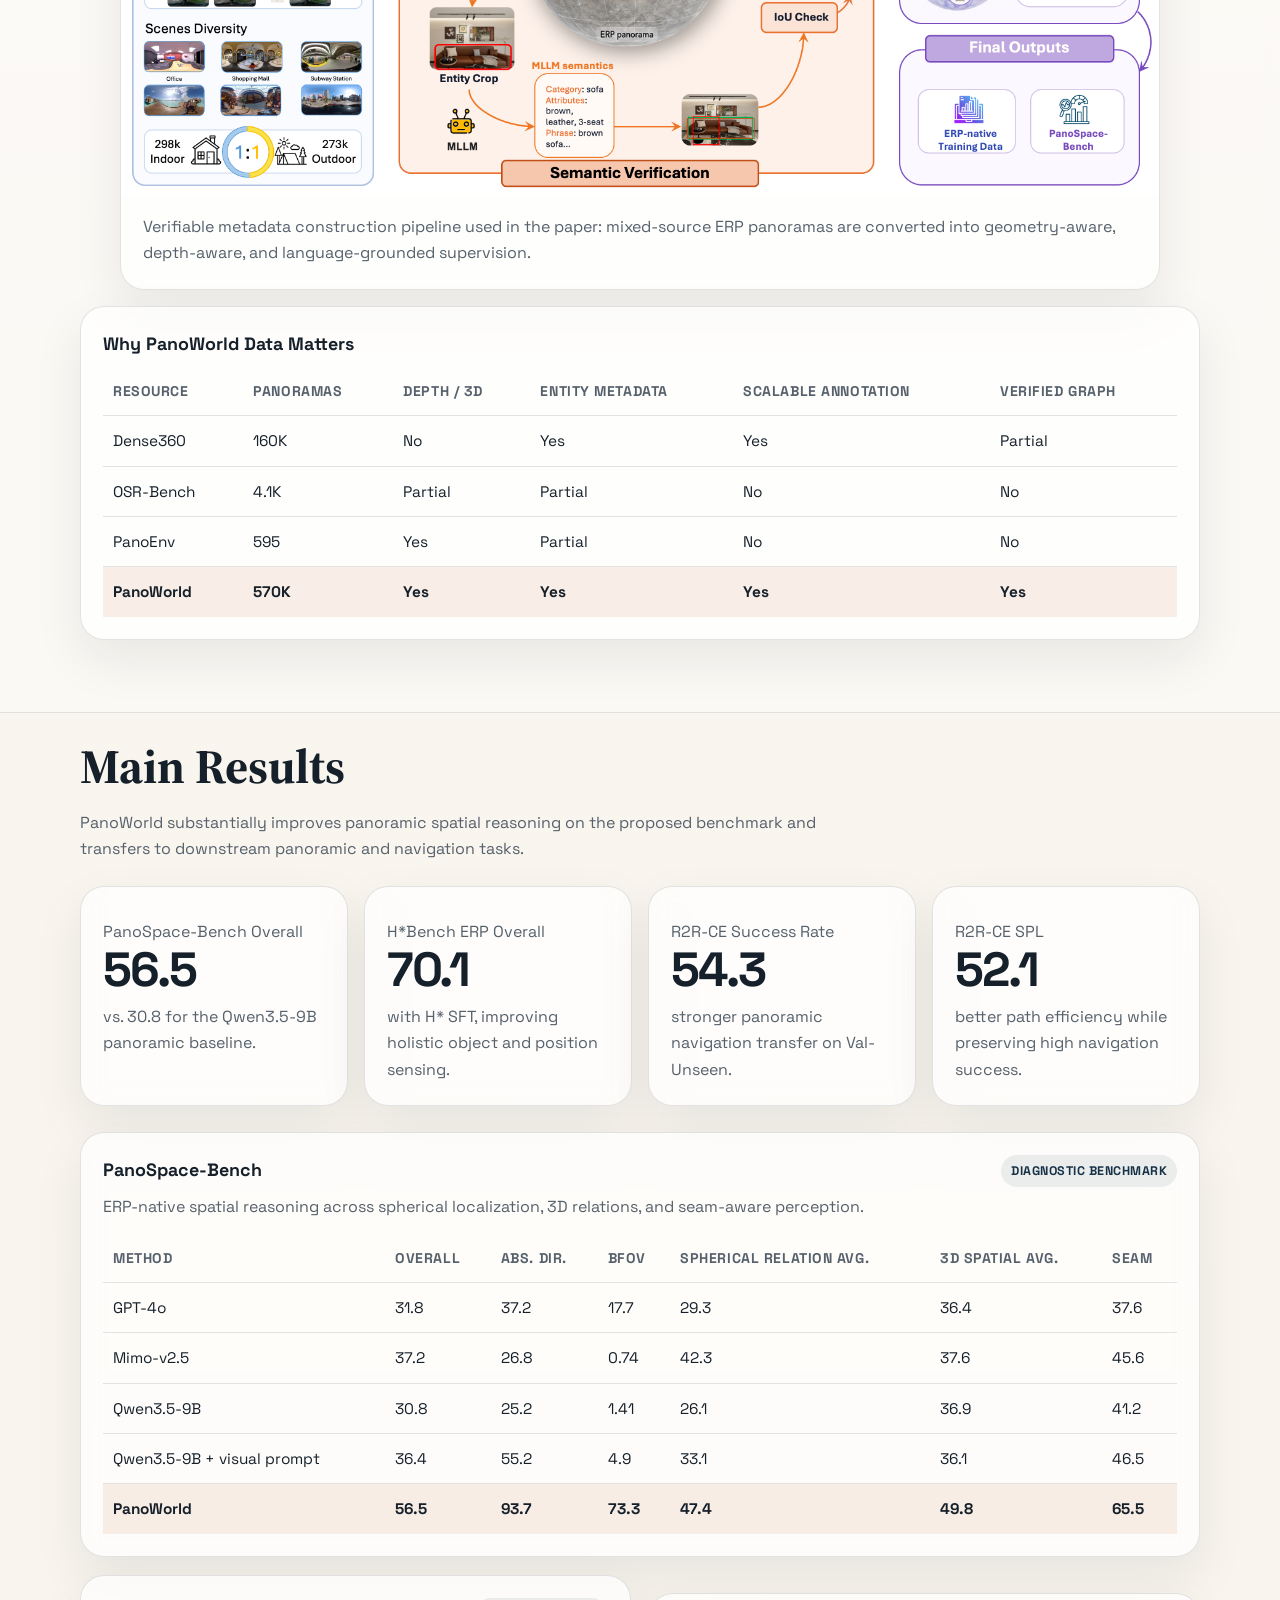
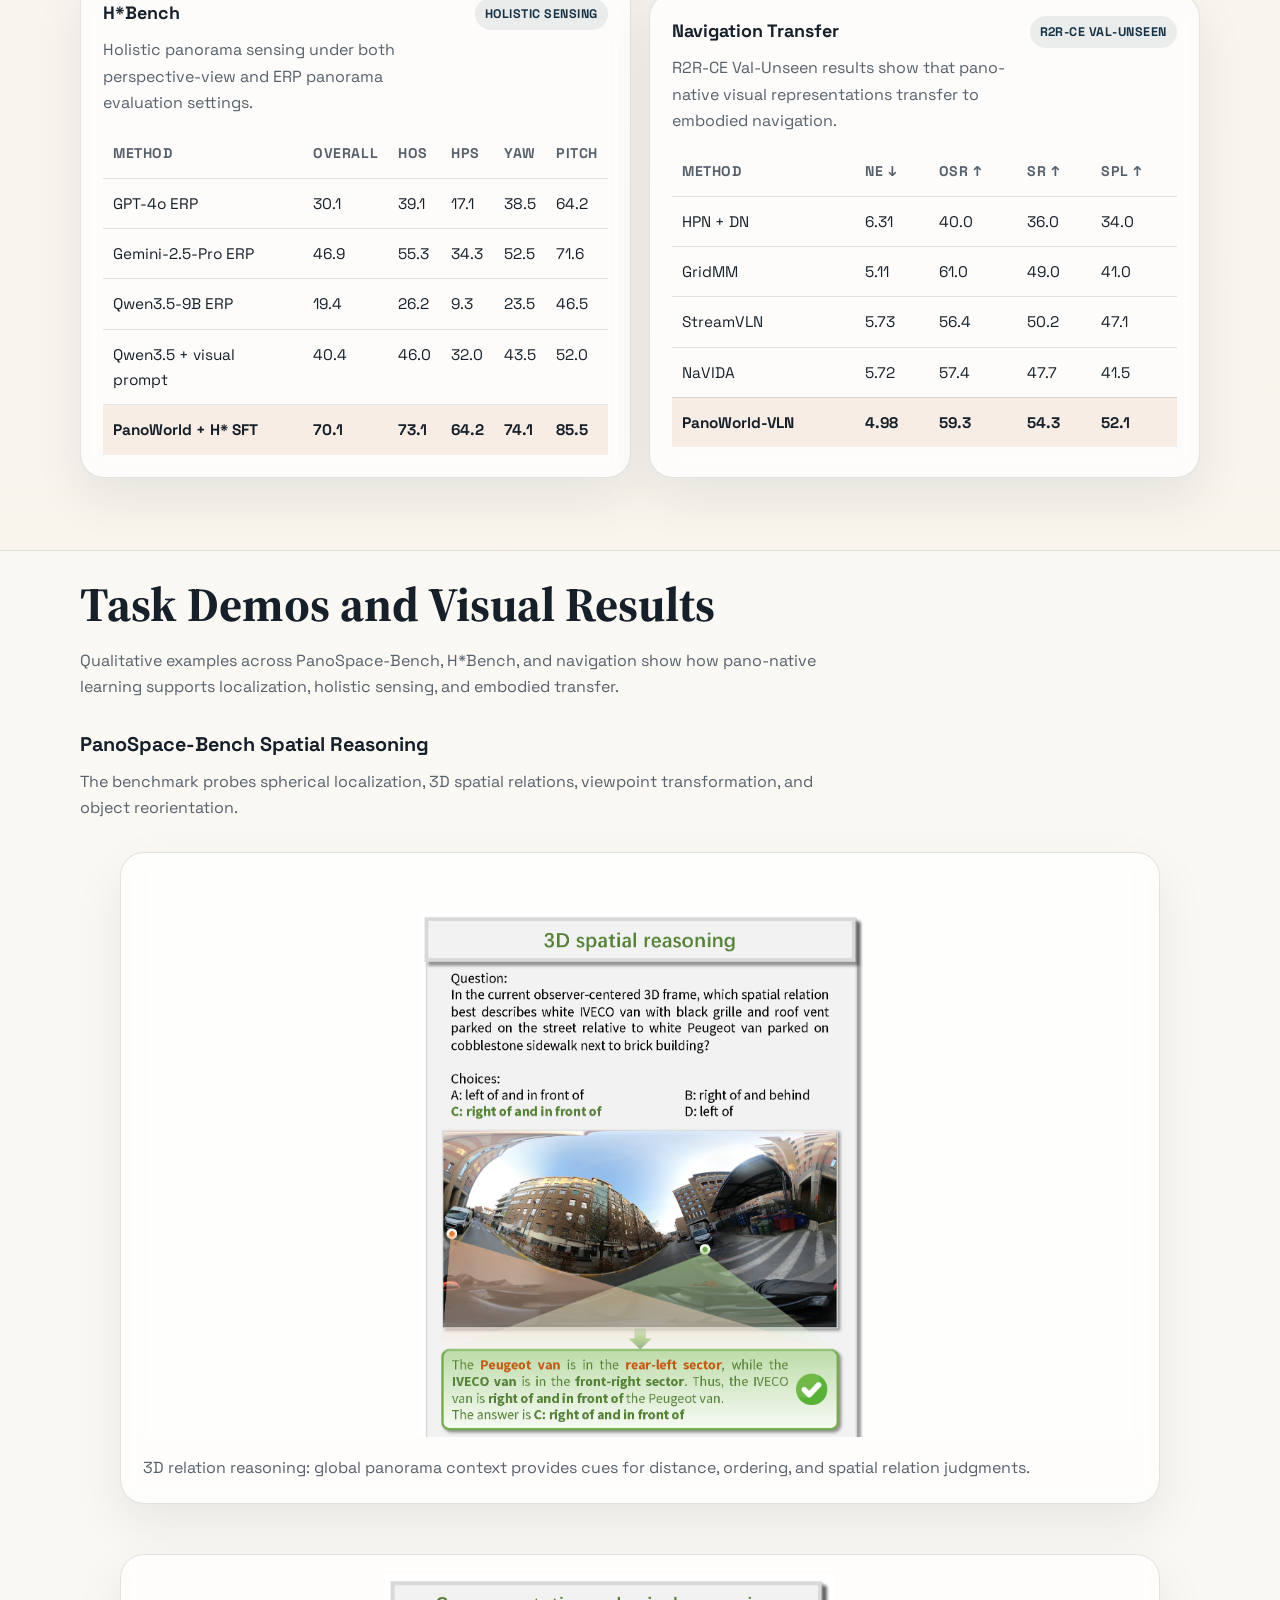
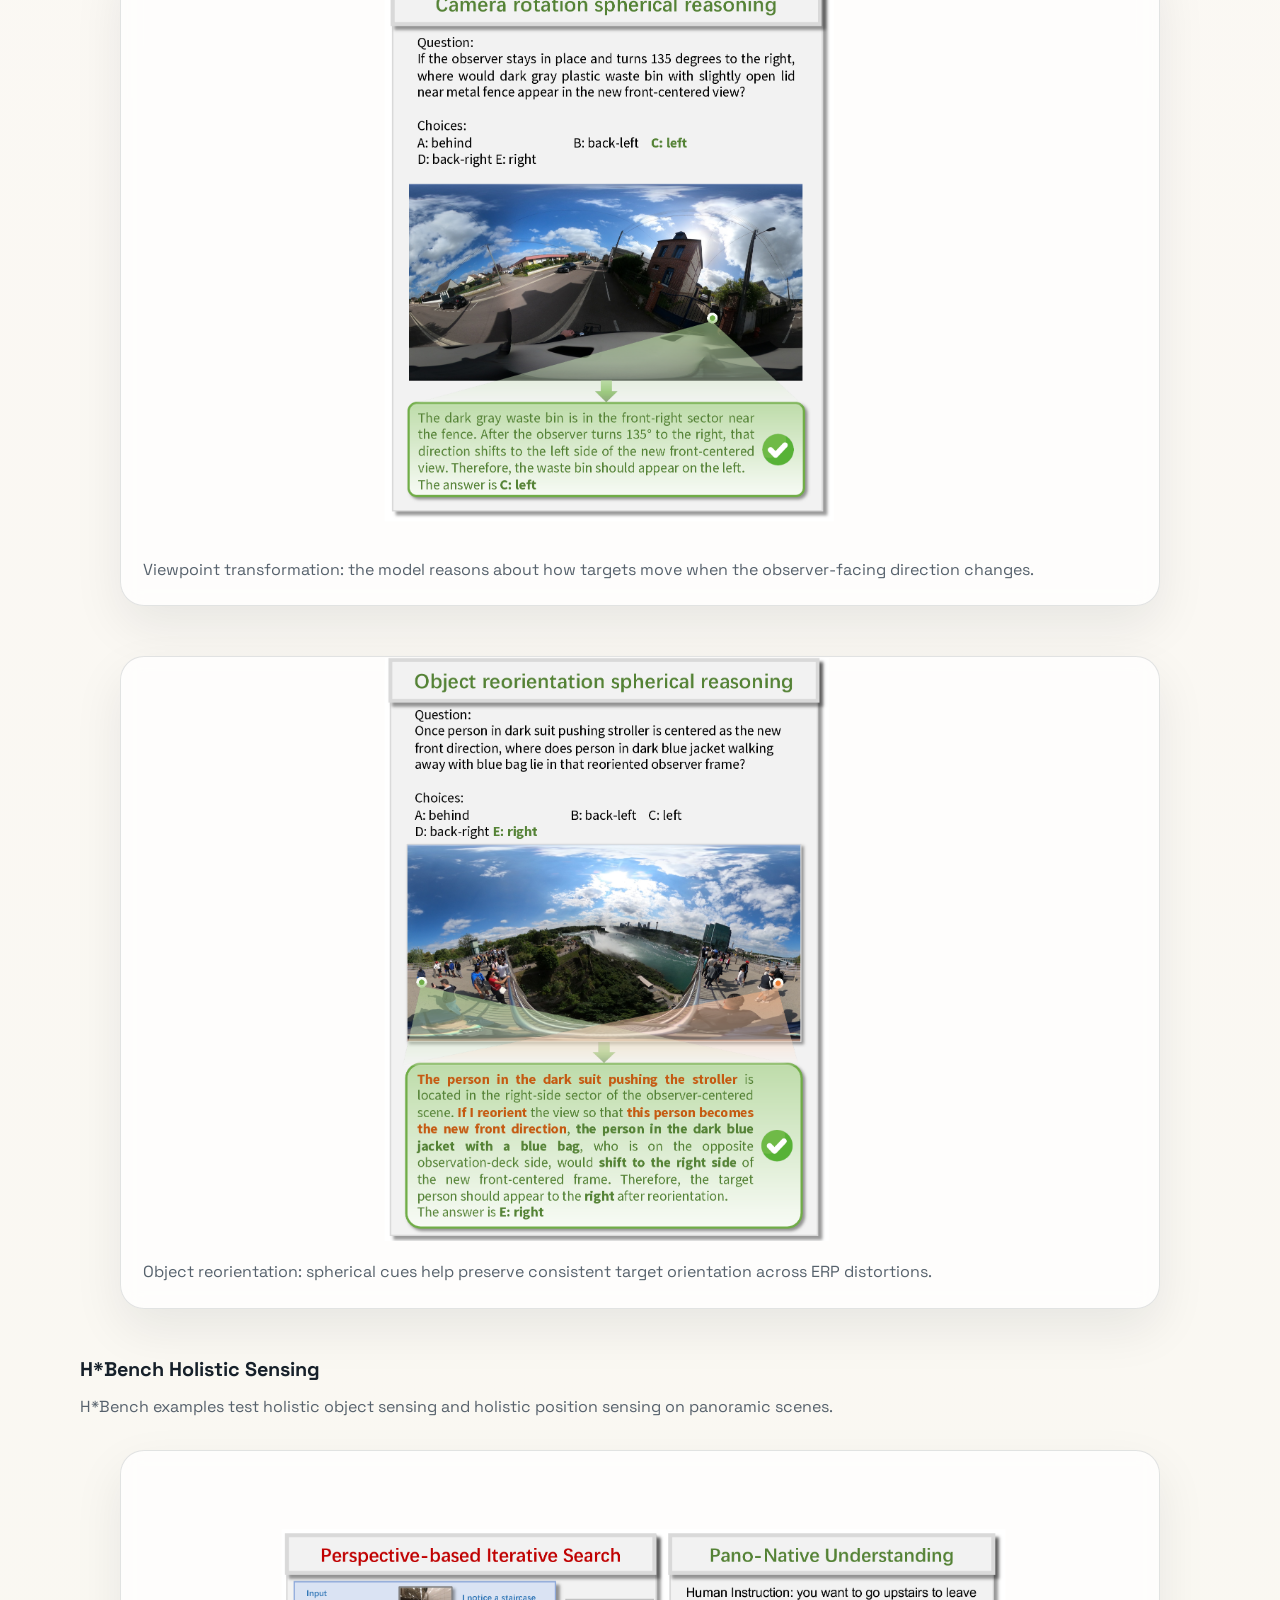
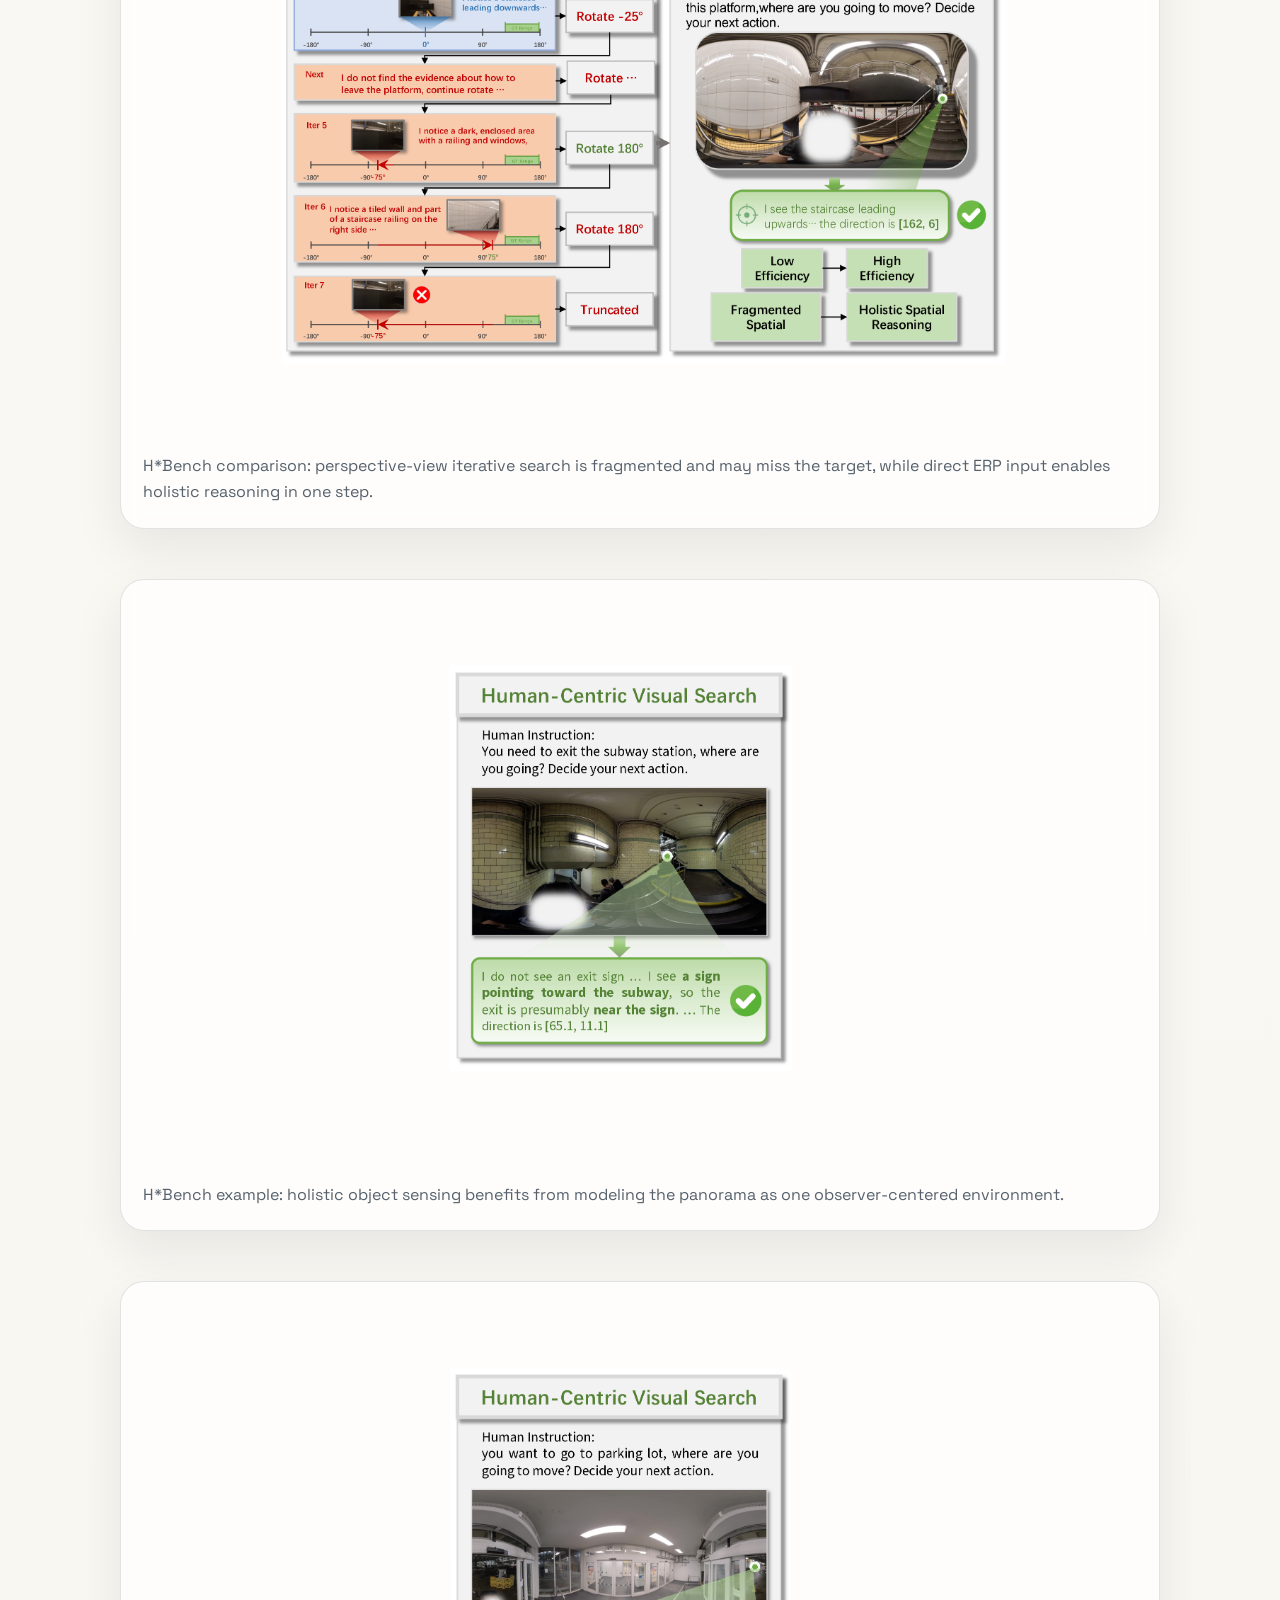
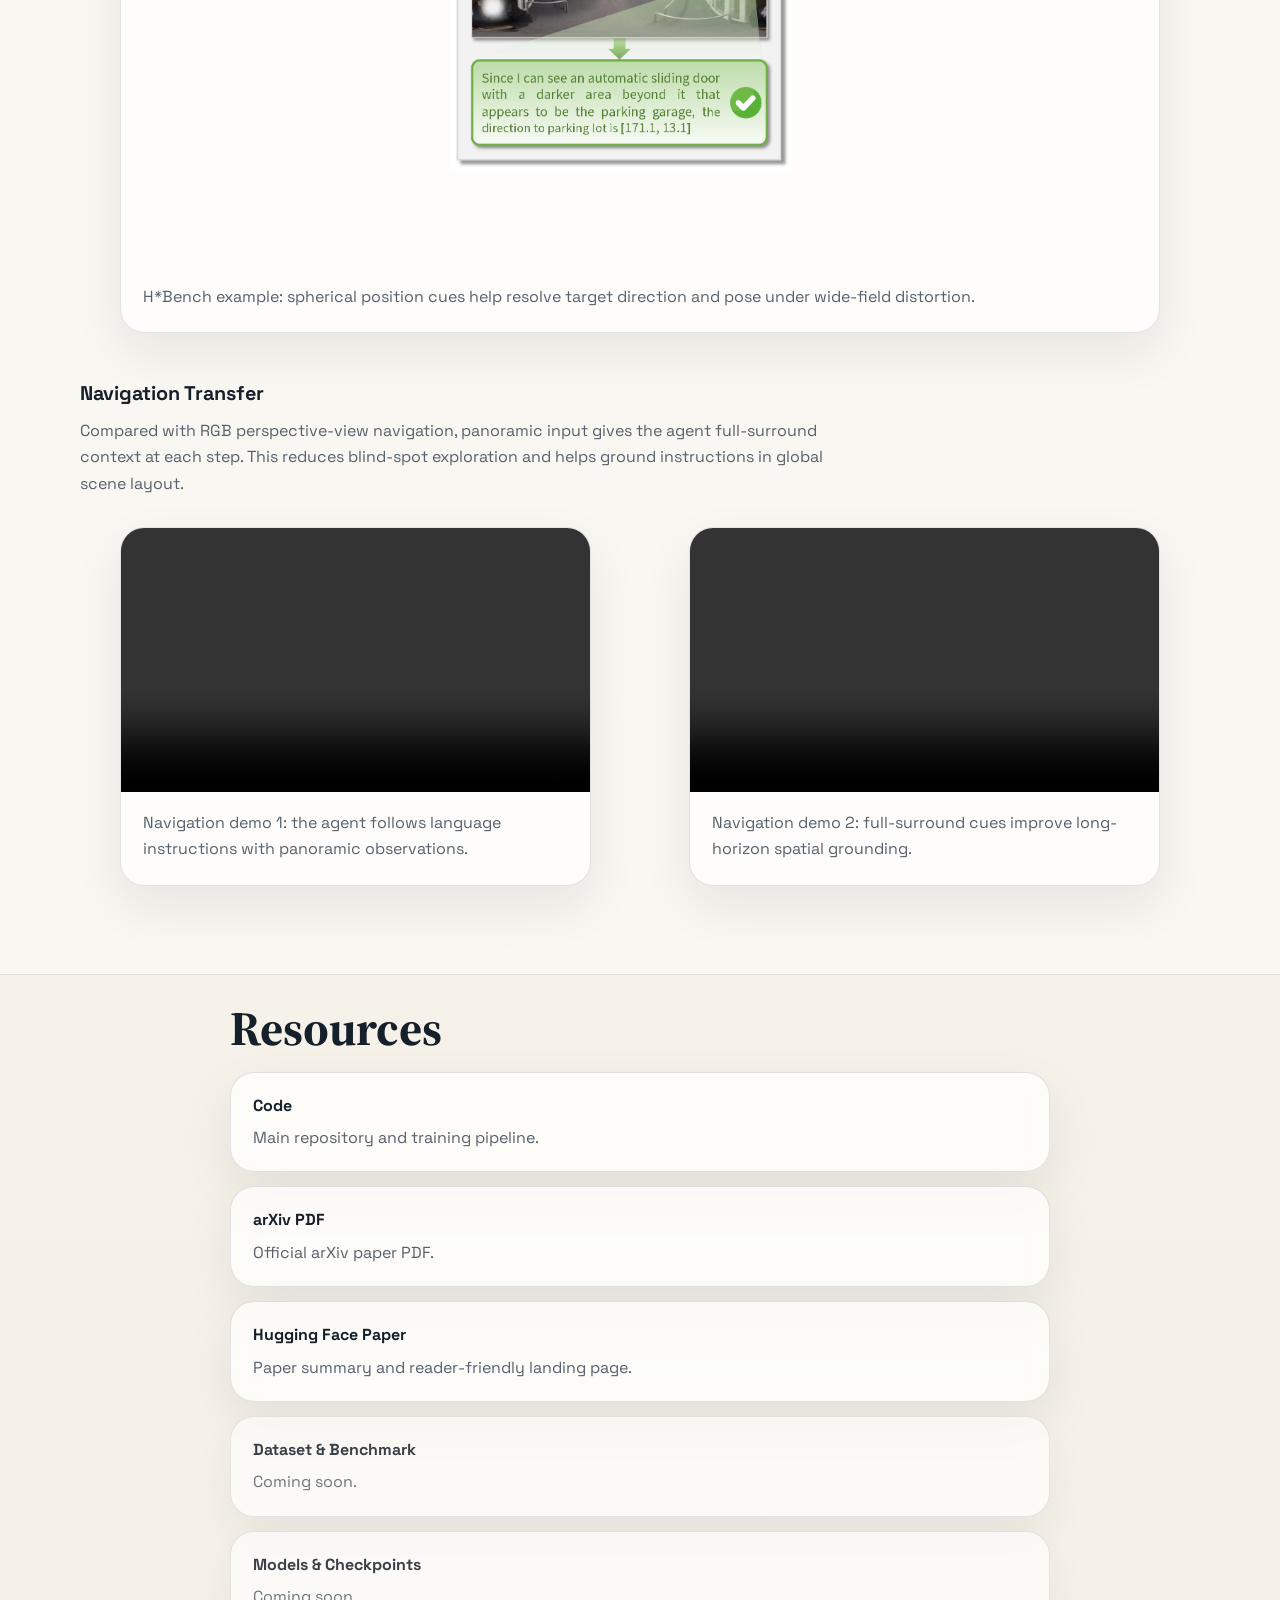
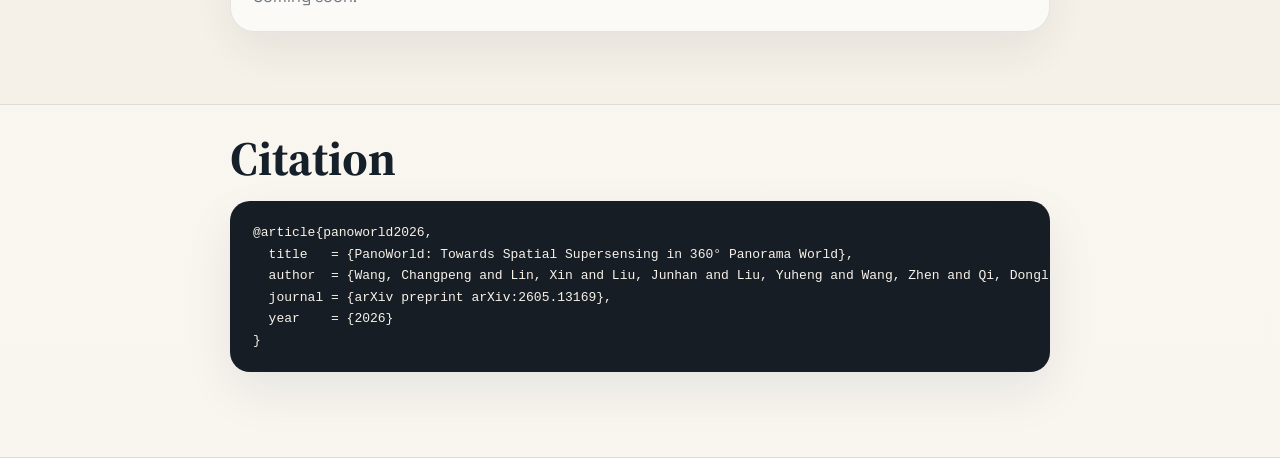
==== commit 432c75fb: "Refine project visuals from paper assets" ====
--- a/docs/index.html
+++ b/docs/index.html
@@ -160,31 +160,12 @@
             </div>
           </div>
 
-          <div class="stats-grid">
-            <div class="stat">
-              <span class="stat__value">570K</span>
-              <span class="stat__label">ERP panoramas</span>
-            </div>
-            <div class="stat">
-              <span class="stat__value">5</span>
-              <span class="stat__label">Core capability groups</span>
-            </div>
-            <div class="stat">
-              <span class="stat__value">Pano</span>
-              <span class="stat__label">Native supervision view</span>
-            </div>
-            <div class="stat">
-              <span class="stat__value">Depth + Graph</span>
-              <span class="stat__label">Geometry-aware annotations</span>
-            </div>
-          </div>
-
           <figure class="figure-card">
             <img src="./assets/dataset.png" alt="PanoWorld dataset pipeline" />
             <figcaption>
-              PanoWorld builds geometry-aware, depth-aware, and
-              language-grounded supervision from large-scale ERP panorama
-              metadata.
+              Verifiable metadata construction pipeline used in the paper:
+              mixed-source ERP panoramas are converted into geometry-aware,
+              depth-aware, and language-grounded supervision.
             </figcaption>
           </figure>
 
@@ -503,21 +484,7 @@
               </p>
             </div>
           </div>
-          <div class="visual-grid">
-            <figure class="figure-card visual-card">
-              <img src="./assets/case_localization.png" alt="PanoWorld localization result" />
-              <figcaption>
-                Spherical localization: PanoWorld predicts object locations in
-                the continuous ERP panorama instead of isolated crops.
-              </figcaption>
-            </figure>
-            <figure class="figure-card visual-card">
-              <img src="./assets/case_reasoning.png" alt="PanoWorld panoramic reasoning result" />
-              <figcaption>
-                Panoramic reasoning: full-scene context supports direction,
-                relation, and topology judgments across the 360° field of view.
-              </figcaption>
-            </figure>
+          <div class="visual-grid visual-grid--showcase">
             <figure class="figure-card visual-card">
               <img src="./assets/demo_3d_relation.png" alt="PanoWorld 3D relation reasoning result" />
               <figcaption>
@@ -550,7 +517,15 @@
               </p>
             </div>
           </div>
-          <div class="visual-grid">
+          <div class="visual-grid visual-grid--showcase">
+            <figure class="figure-card visual-card">
+              <img src="./assets/demo_hstar_comparison.png" alt="Perspective-view search compared with pano-native H star reasoning" />
+              <figcaption>
+                H*Bench comparison: perspective-view iterative search is
+                fragmented and may miss the target, while direct ERP input
+                enables holistic reasoning in one step.
+              </figcaption>
+            </figure>
             <figure class="figure-card visual-card">
               <img src="./assets/demo_hps_case1.png" alt="PanoWorld H star holistic sensing result" />
               <figcaption>
@@ -571,8 +546,10 @@
             <div class="demo-block__heading">
               <h3>Navigation Transfer</h3>
               <p>
-                VLN demos illustrate how pano-native representations transfer
-                to embodied instruction following.
+                Compared with RGB perspective-view navigation, panoramic input
+                gives the agent full-surround context at each step. This reduces
+                blind-spot exploration and helps ground instructions in global
+                scene layout.
               </p>
             </div>
           </div>
--- a/docs/styles.css
+++ b/docs/styles.css
@@ -352,12 +352,21 @@
   gap: 18px;
 }
 
+.visual-grid--showcase {
+  grid-template-columns: 1fr;
+}
+
 .visual-card img,
 .visual-card video {
   display: block;
   width: 100%;
   aspect-ratio: 16 / 9;
   object-fit: cover;
+}
+
+.visual-grid--showcase .visual-card img {
+  aspect-ratio: auto;
+  object-fit: contain;
 }
 
 .resource-list {
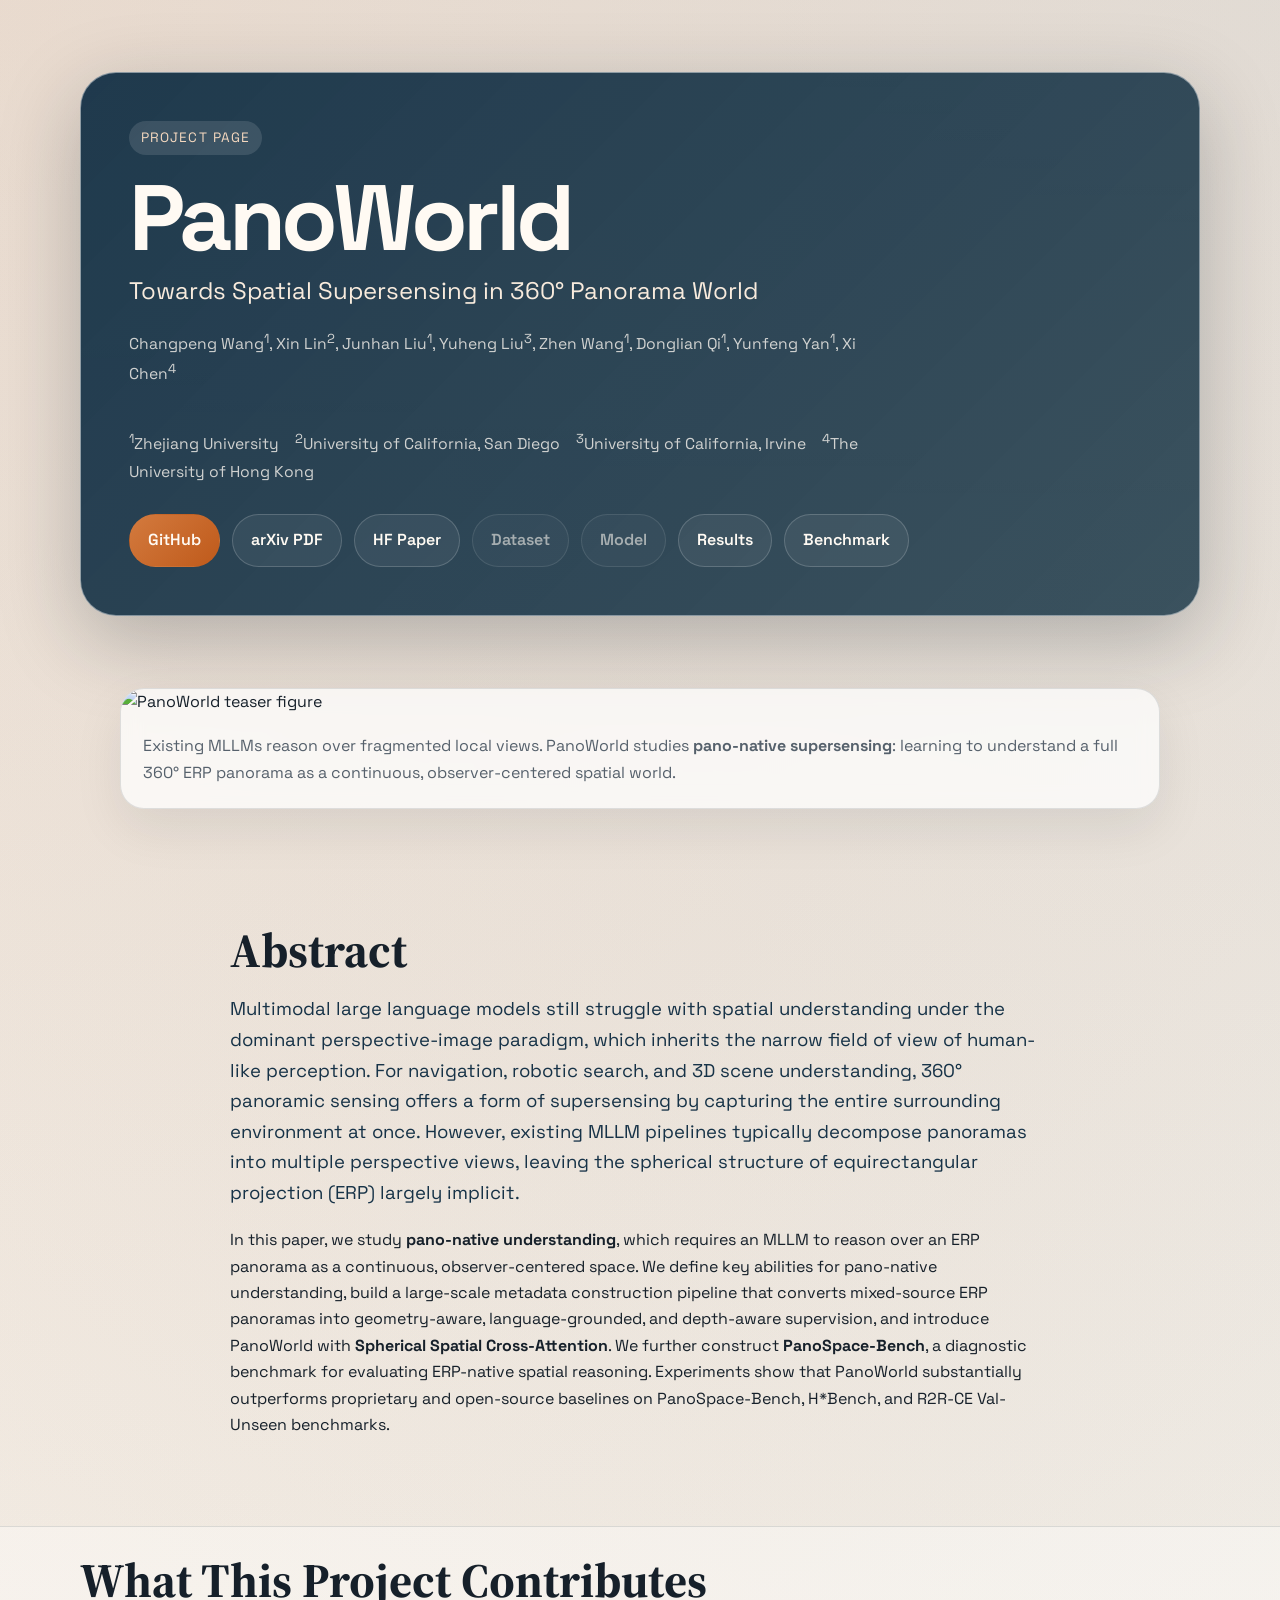
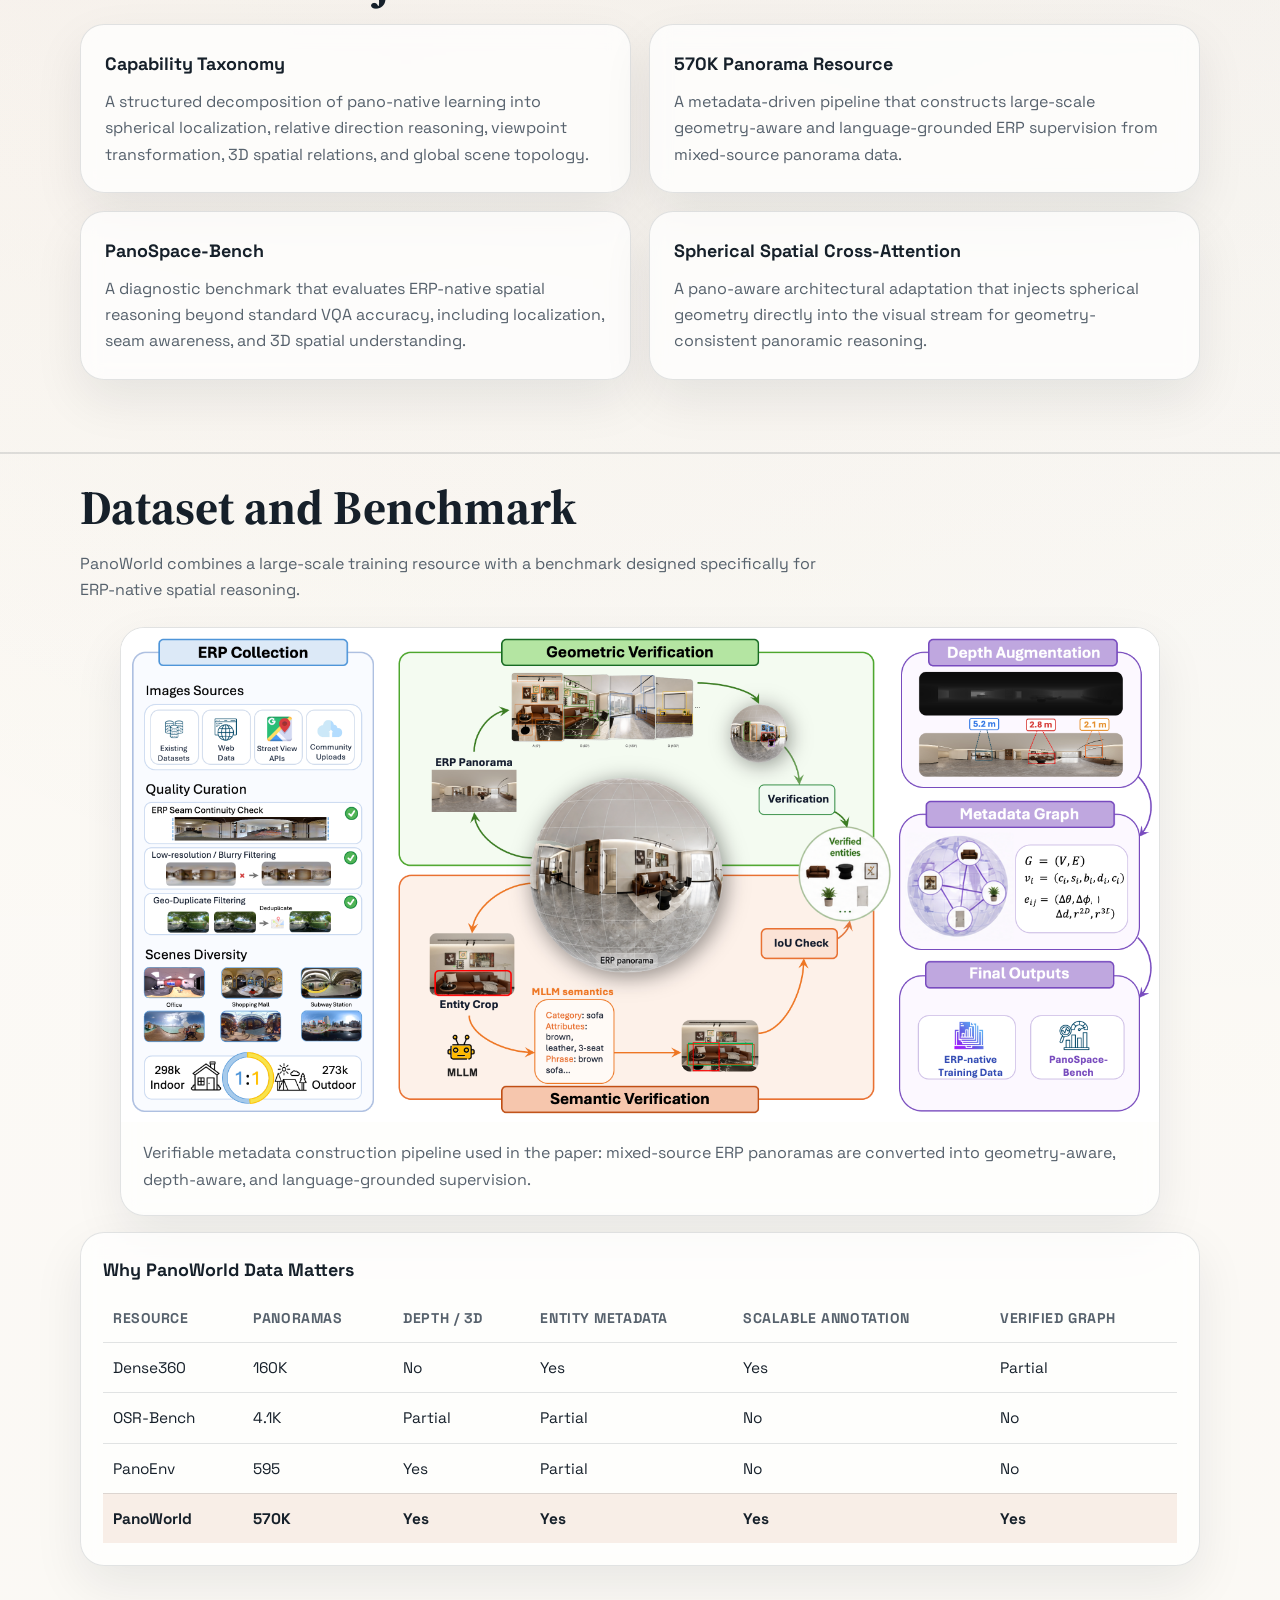
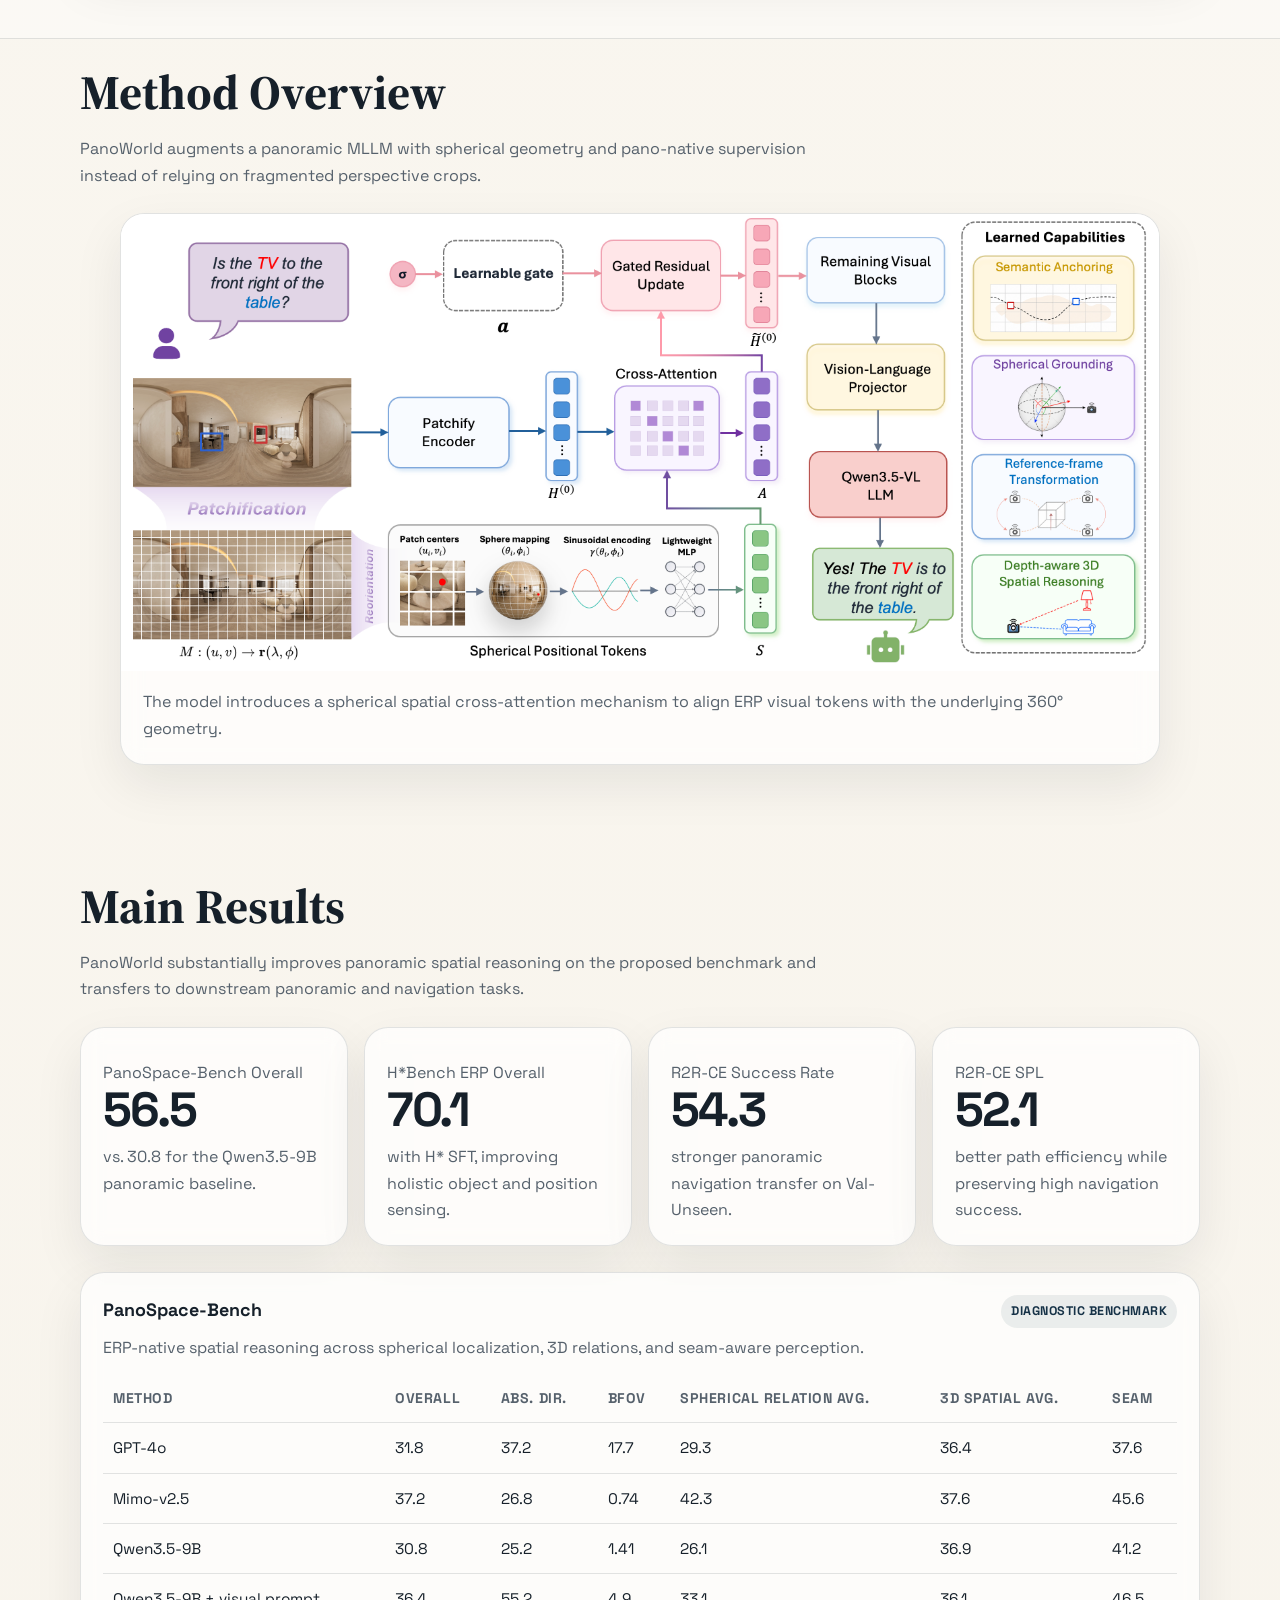
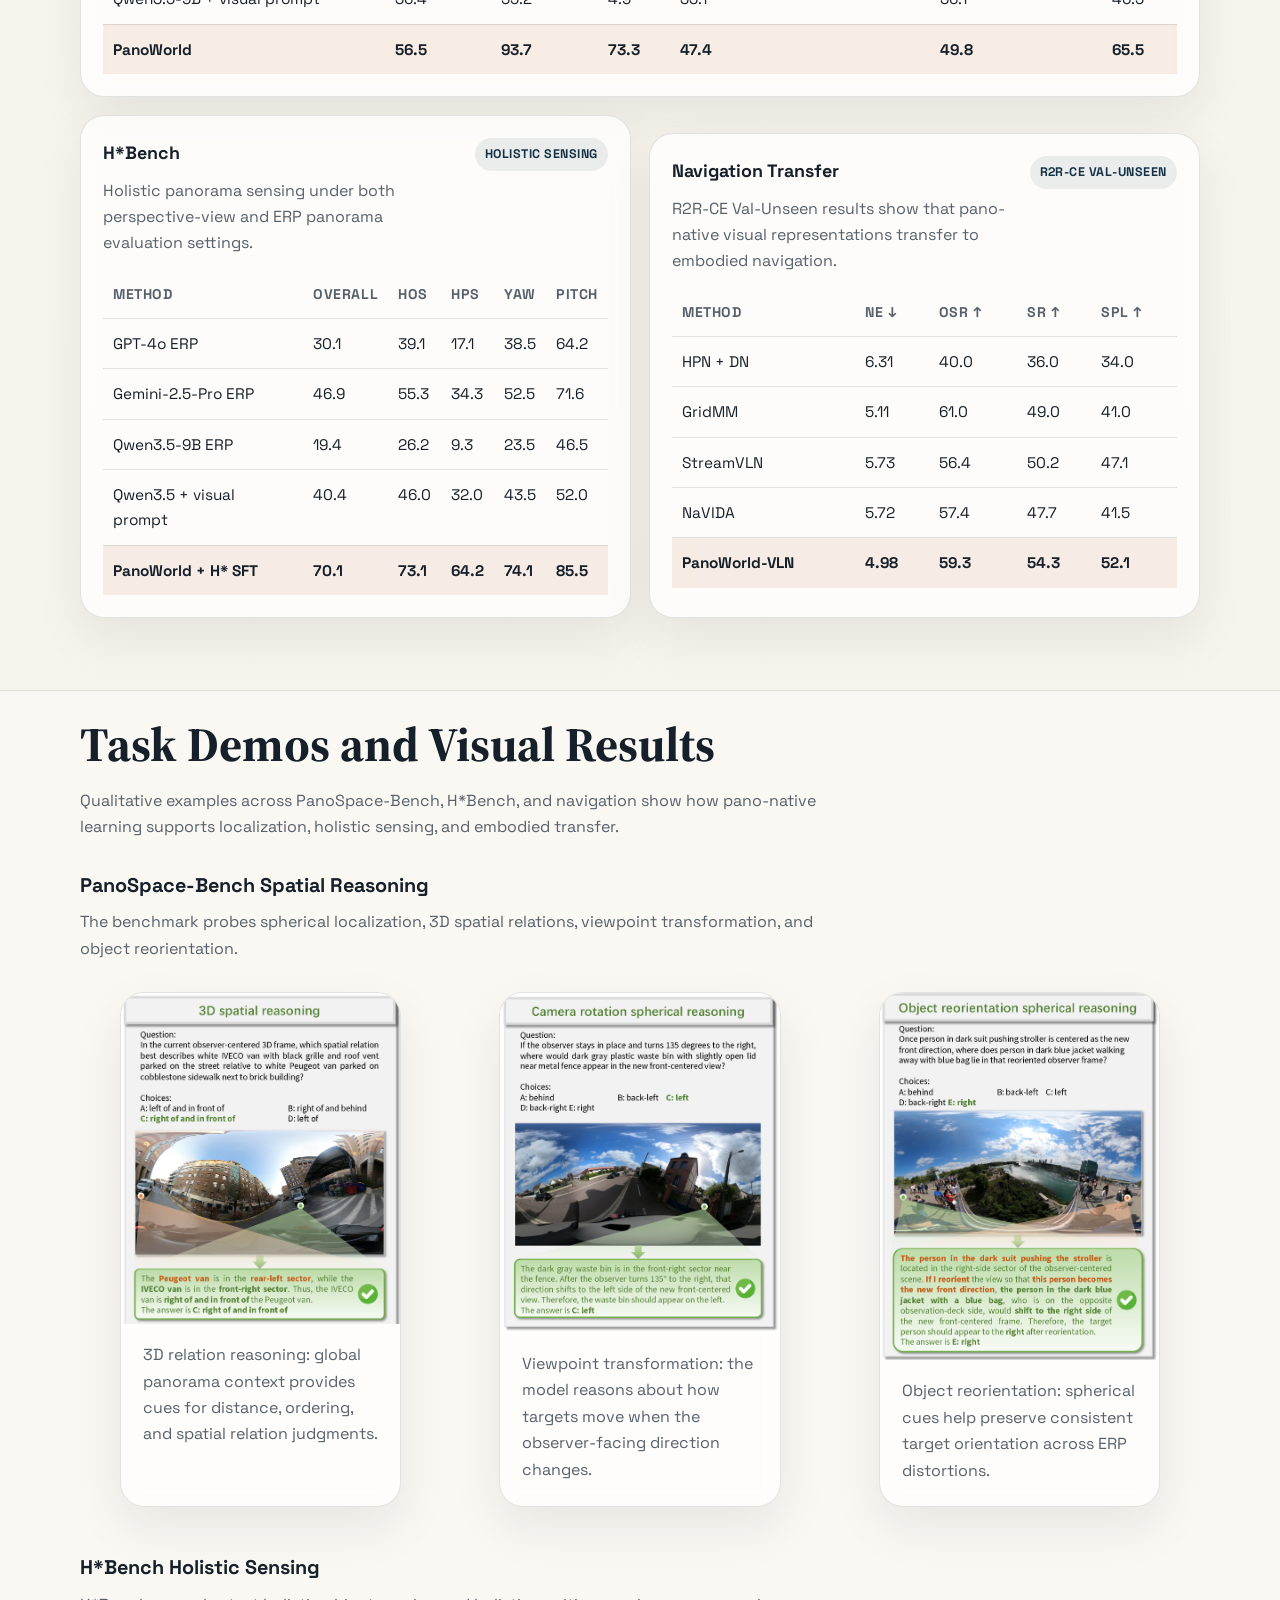
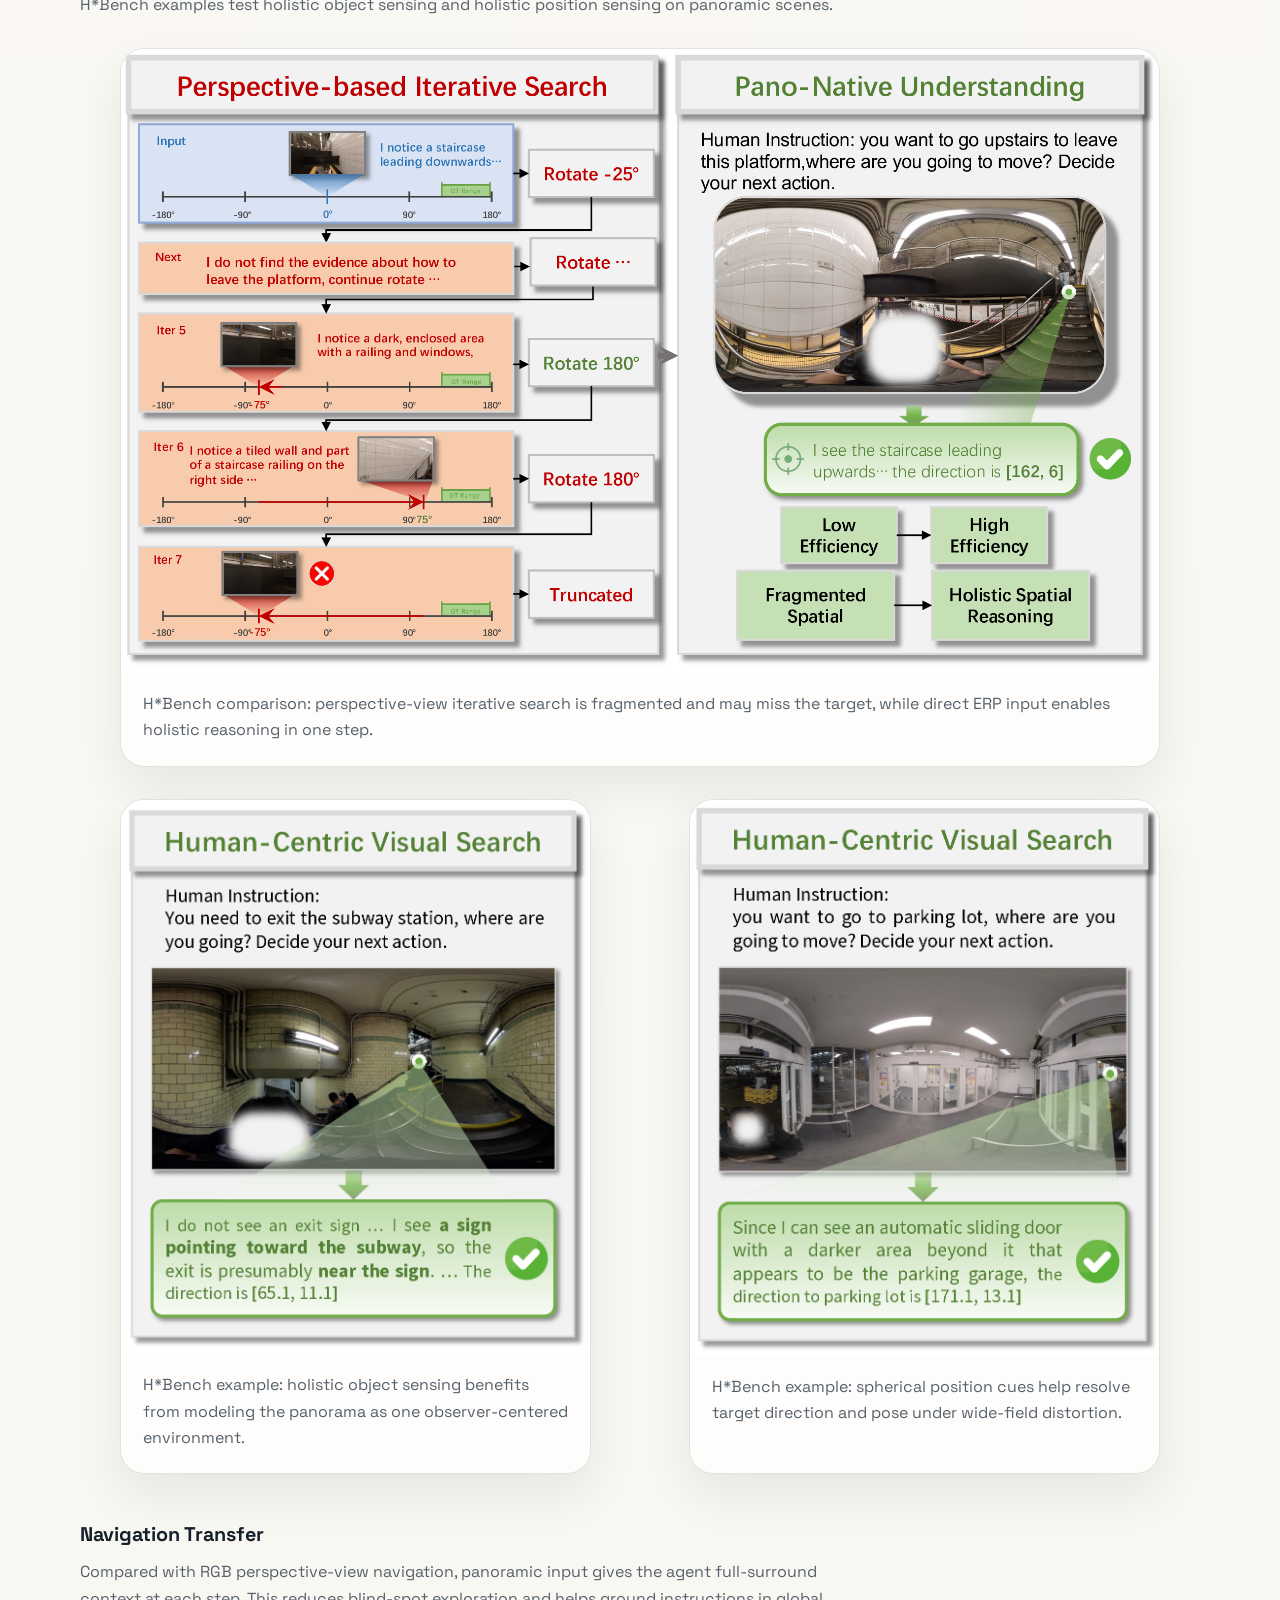
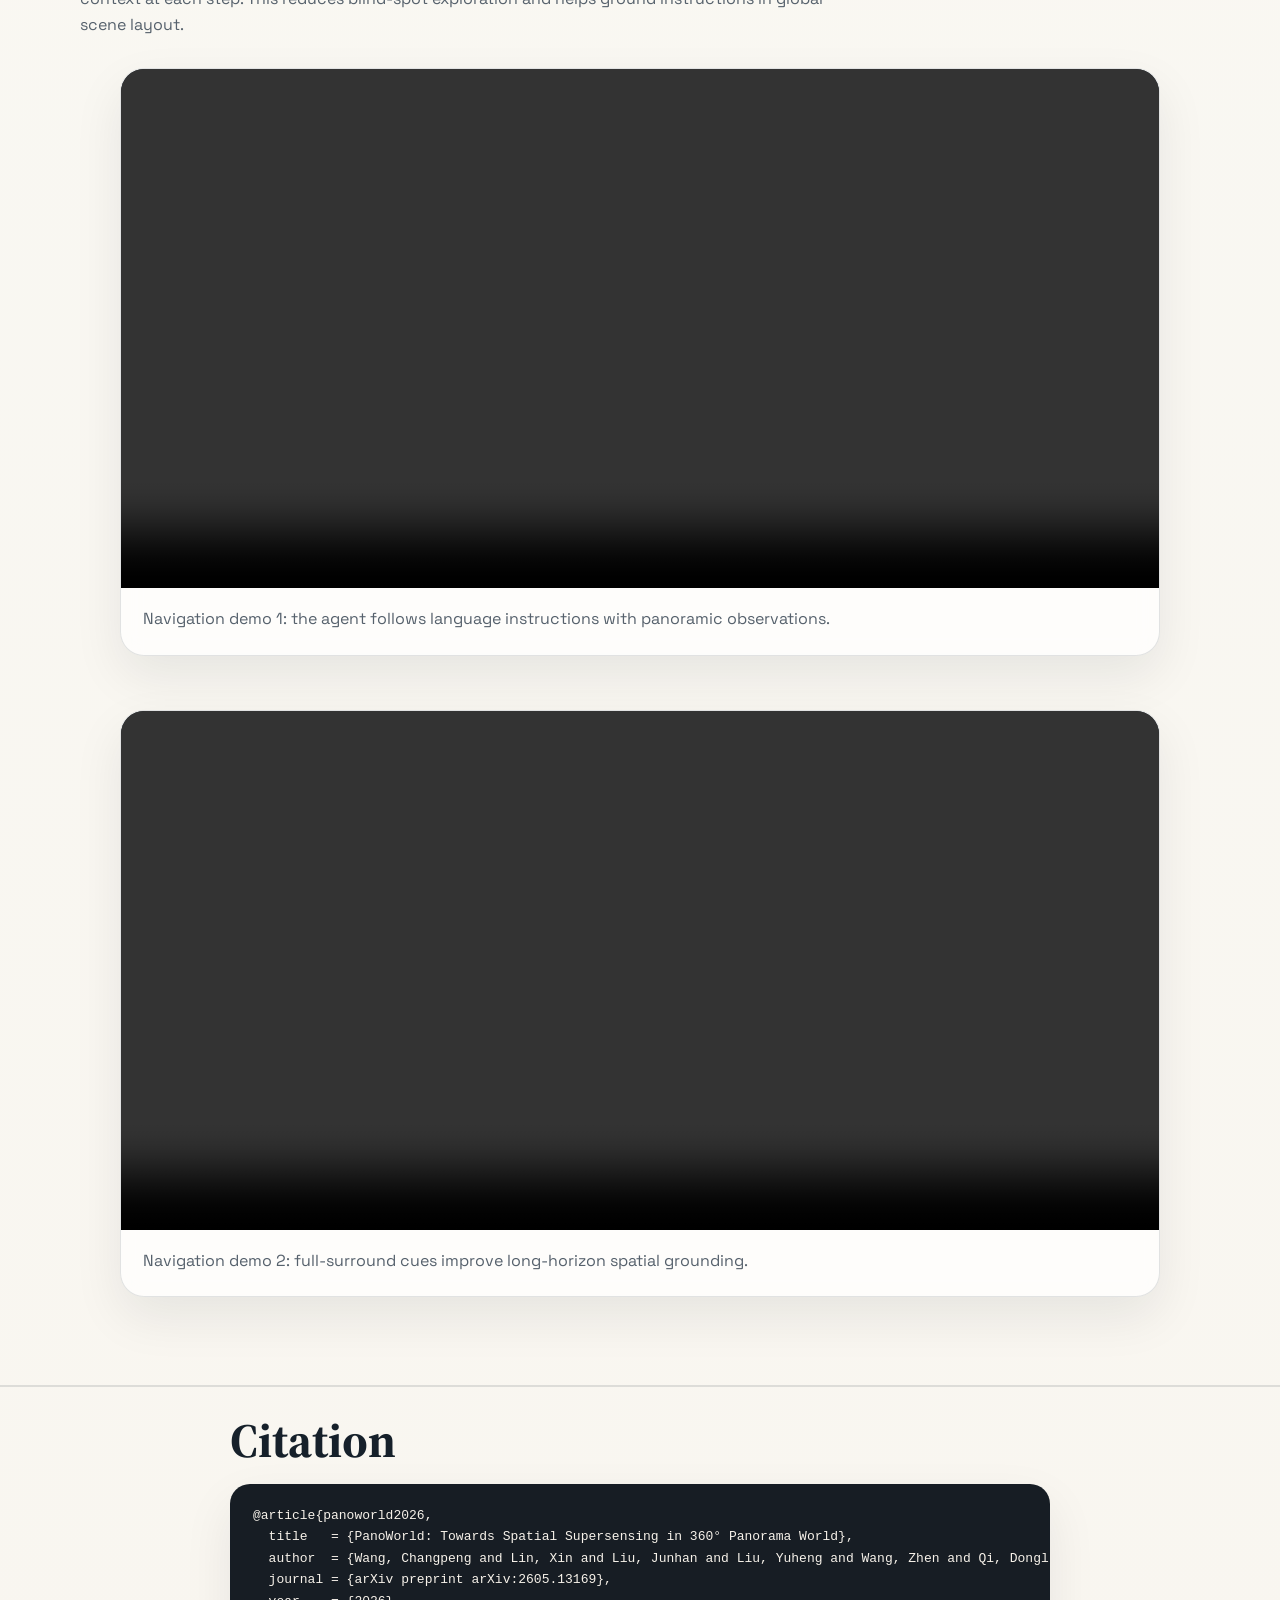
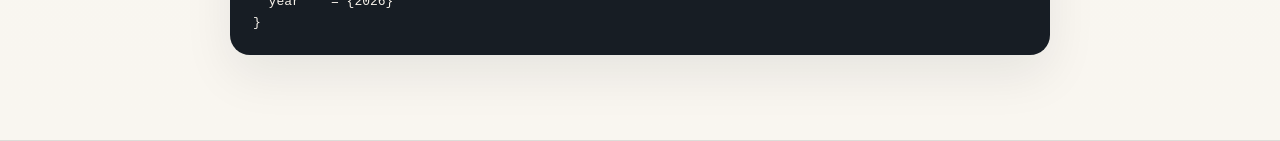
==== commit f2494ab7: "Refine project page layout" ====
--- a/docs/index.html
+++ b/docs/index.html
@@ -40,6 +40,8 @@
           <a class="button button--primary" href="https://github.com/wcpcp/PanoWorld">GitHub</a>
           <a class="button" href="https://arxiv.org/pdf/2605.13169">arXiv PDF</a>
           <a class="button" href="https://huggingface.co/papers/2605.13169">HF Paper</a>
+          <span class="button button--disabled">Dataset</span>
+          <span class="button button--disabled">Model</span>
           <a class="button" href="#results">Results</a>
           <a class="button" href="#benchmark">Benchmark</a>
         </div>
@@ -66,22 +68,28 @@
           <h2>Abstract</h2>
           <p class="lead">
             Multimodal large language models still struggle with spatial
-            understanding under the dominant perspective-image paradigm. While
-            360° panoramic sensing captures the entire surrounding environment at
-            once, existing MLLM pipelines typically decompose panoramas into
-            multiple perspective views and leave the spherical structure of ERP
-            imagery largely implicit.
+            understanding under the dominant perspective-image paradigm, which
+            inherits the narrow field of view of human-like perception. For
+            navigation, robotic search, and 3D scene understanding, 360°
+            panoramic sensing offers a form of supersensing by capturing the
+            entire surrounding environment at once. However, existing MLLM
+            pipelines typically decompose panoramas into multiple perspective
+            views, leaving the spherical structure of equirectangular projection
+            (ERP) largely implicit.
           </p>
           <p>
-            PanoWorld studies <strong>pano-native understanding</strong>, where
-            an MLLM reasons over an ERP panorama as a continuous,
-            observer-centered space. The project introduces: a capability-based
-            formulation of panoramic spatial understanding; a large-scale
-            metadata construction pipeline that converts mixed-source panoramas
-            into geometry-aware instruction tuning data; a pano-aware MLLM with
-            <strong>Spherical Spatial Cross-Attention</strong>; and
-            <strong>PanoSpace-Bench</strong>, a diagnostic benchmark for
-            ERP-native spatial reasoning.
+            In this paper, we study <strong>pano-native understanding</strong>,
+            which requires an MLLM to reason over an ERP panorama as a
+            continuous, observer-centered space. We define key abilities for
+            pano-native understanding, build a large-scale metadata construction
+            pipeline that converts mixed-source ERP panoramas into
+            geometry-aware, language-grounded, and depth-aware supervision, and
+            introduce PanoWorld with <strong>Spherical Spatial Cross-Attention</strong>.
+            We further construct <strong>PanoSpace-Bench</strong>, a diagnostic
+            benchmark for evaluating ERP-native spatial reasoning. Experiments
+            show that PanoWorld substantially outperforms proprietary and
+            open-source baselines on PanoSpace-Bench, H*Bench, and R2R-CE
+            Val-Unseen benchmarks.
           </p>
         </div>
       </section>
@@ -123,28 +131,6 @@
               </p>
             </article>
           </div>
-        </div>
-      </section>
-
-      <section class="section">
-        <div class="container">
-          <div class="section-heading">
-            <div>
-              <h2>Method Overview</h2>
-              <p>
-                PanoWorld augments a panoramic MLLM with spherical geometry and
-                pano-native supervision instead of relying on fragmented
-                perspective crops.
-              </p>
-            </div>
-          </div>
-          <figure class="figure-card">
-            <img src="./assets/architecture.png" alt="PanoWorld architecture" />
-            <figcaption>
-              The model introduces a spherical spatial cross-attention mechanism
-              to align ERP visual tokens with the underlying 360° geometry.
-            </figcaption>
-          </figure>
         </div>
       </section>
 
@@ -218,6 +204,28 @@
               </tbody>
             </table>
           </div>
+        </div>
+      </section>
+
+      <section class="section">
+        <div class="container">
+          <div class="section-heading">
+            <div>
+              <h2>Method Overview</h2>
+              <p>
+                PanoWorld augments a panoramic MLLM with spherical geometry and
+                pano-native supervision instead of relying on fragmented
+                perspective crops.
+              </p>
+            </div>
+          </div>
+          <figure class="figure-card">
+            <img src="./assets/architecture.png" alt="PanoWorld architecture" />
+            <figcaption>
+              The model introduces a spherical spatial cross-attention mechanism
+              to align ERP visual tokens with the underlying 360° geometry.
+            </figcaption>
+          </figure>
         </div>
       </section>
 
@@ -484,7 +492,7 @@
               </p>
             </div>
           </div>
-          <div class="visual-grid visual-grid--showcase">
+          <div class="visual-grid visual-grid--trio">
             <figure class="figure-card visual-card">
               <img src="./assets/demo_3d_relation.png" alt="PanoWorld 3D relation reasoning result" />
               <figcaption>
@@ -526,6 +534,8 @@
                 enables holistic reasoning in one step.
               </figcaption>
             </figure>
+          </div>
+          <div class="visual-grid visual-grid--duo">
             <figure class="figure-card visual-card">
               <img src="./assets/demo_hps_case1.png" alt="PanoWorld H star holistic sensing result" />
               <figcaption>
@@ -553,7 +563,7 @@
               </p>
             </div>
           </div>
-          <div class="visual-grid">
+          <div class="visual-stack">
             <figure class="figure-card visual-card">
               <video controls muted playsinline preload="metadata" src="./assets/demo_vln1.mp4"></video>
               <figcaption>
@@ -568,34 +578,6 @@
                 spatial grounding.
               </figcaption>
             </figure>
-          </div>
-        </div>
-      </section>
-
-      <section class="section">
-        <div class="container container--narrow">
-          <h2>Resources</h2>
-          <div class="resource-list">
-            <a class="resource" href="https://github.com/wcpcp/PanoWorld">
-              <span class="resource__title">Code</span>
-              <span class="resource__desc">Main repository and training pipeline.</span>
-            </a>
-            <a class="resource" href="https://arxiv.org/pdf/2605.13169">
-              <span class="resource__title">arXiv PDF</span>
-              <span class="resource__desc">Official arXiv paper PDF.</span>
-            </a>
-            <a class="resource" href="https://huggingface.co/papers/2605.13169">
-              <span class="resource__title">Hugging Face Paper</span>
-              <span class="resource__desc">Paper summary and reader-friendly landing page.</span>
-            </a>
-            <div class="resource resource--muted">
-              <span class="resource__title">Dataset & Benchmark</span>
-              <span class="resource__desc">Coming soon.</span>
-            </div>
-            <div class="resource resource--muted">
-              <span class="resource__title">Models & Checkpoints</span>
-              <span class="resource__desc">Coming soon.</span>
-            </div>
           </div>
         </div>
       </section>
--- a/docs/styles.css
+++ b/docs/styles.css
@@ -129,6 +129,11 @@
   border-color: transparent;
 }
 
+.button--disabled {
+  cursor: default;
+  opacity: 0.58;
+}
+
 .section {
   padding: 28px 0 72px;
 }
@@ -356,17 +361,38 @@
   grid-template-columns: 1fr;
 }
 
-.visual-card img,
-.visual-card video {
+.visual-grid--trio {
+  grid-template-columns: repeat(3, minmax(0, 1fr));
+}
+
+.visual-grid--duo {
+  grid-template-columns: repeat(2, minmax(0, 1fr));
+}
+
+.visual-stack {
+  display: grid;
+  gap: 22px;
+}
+
+.visual-card img {
   display: block;
   width: 100%;
   aspect-ratio: 16 / 9;
   object-fit: cover;
 }
 
-.visual-grid--showcase .visual-card img {
+.visual-grid--showcase .visual-card img,
+.visual-grid--trio .visual-card img,
+.visual-grid--duo .visual-card img {
   aspect-ratio: auto;
   object-fit: contain;
+}
+
+.visual-card video {
+  display: block;
+  width: 100%;
+  height: auto;
+  background: #111820;
 }
 
 .resource-list {
@@ -414,7 +440,9 @@
   .stats-grid,
   .results-grid,
   .two-up,
-  .visual-grid {
+  .visual-grid,
+  .visual-grid--trio,
+  .visual-grid--duo {
     grid-template-columns: 1fr;
   }
 
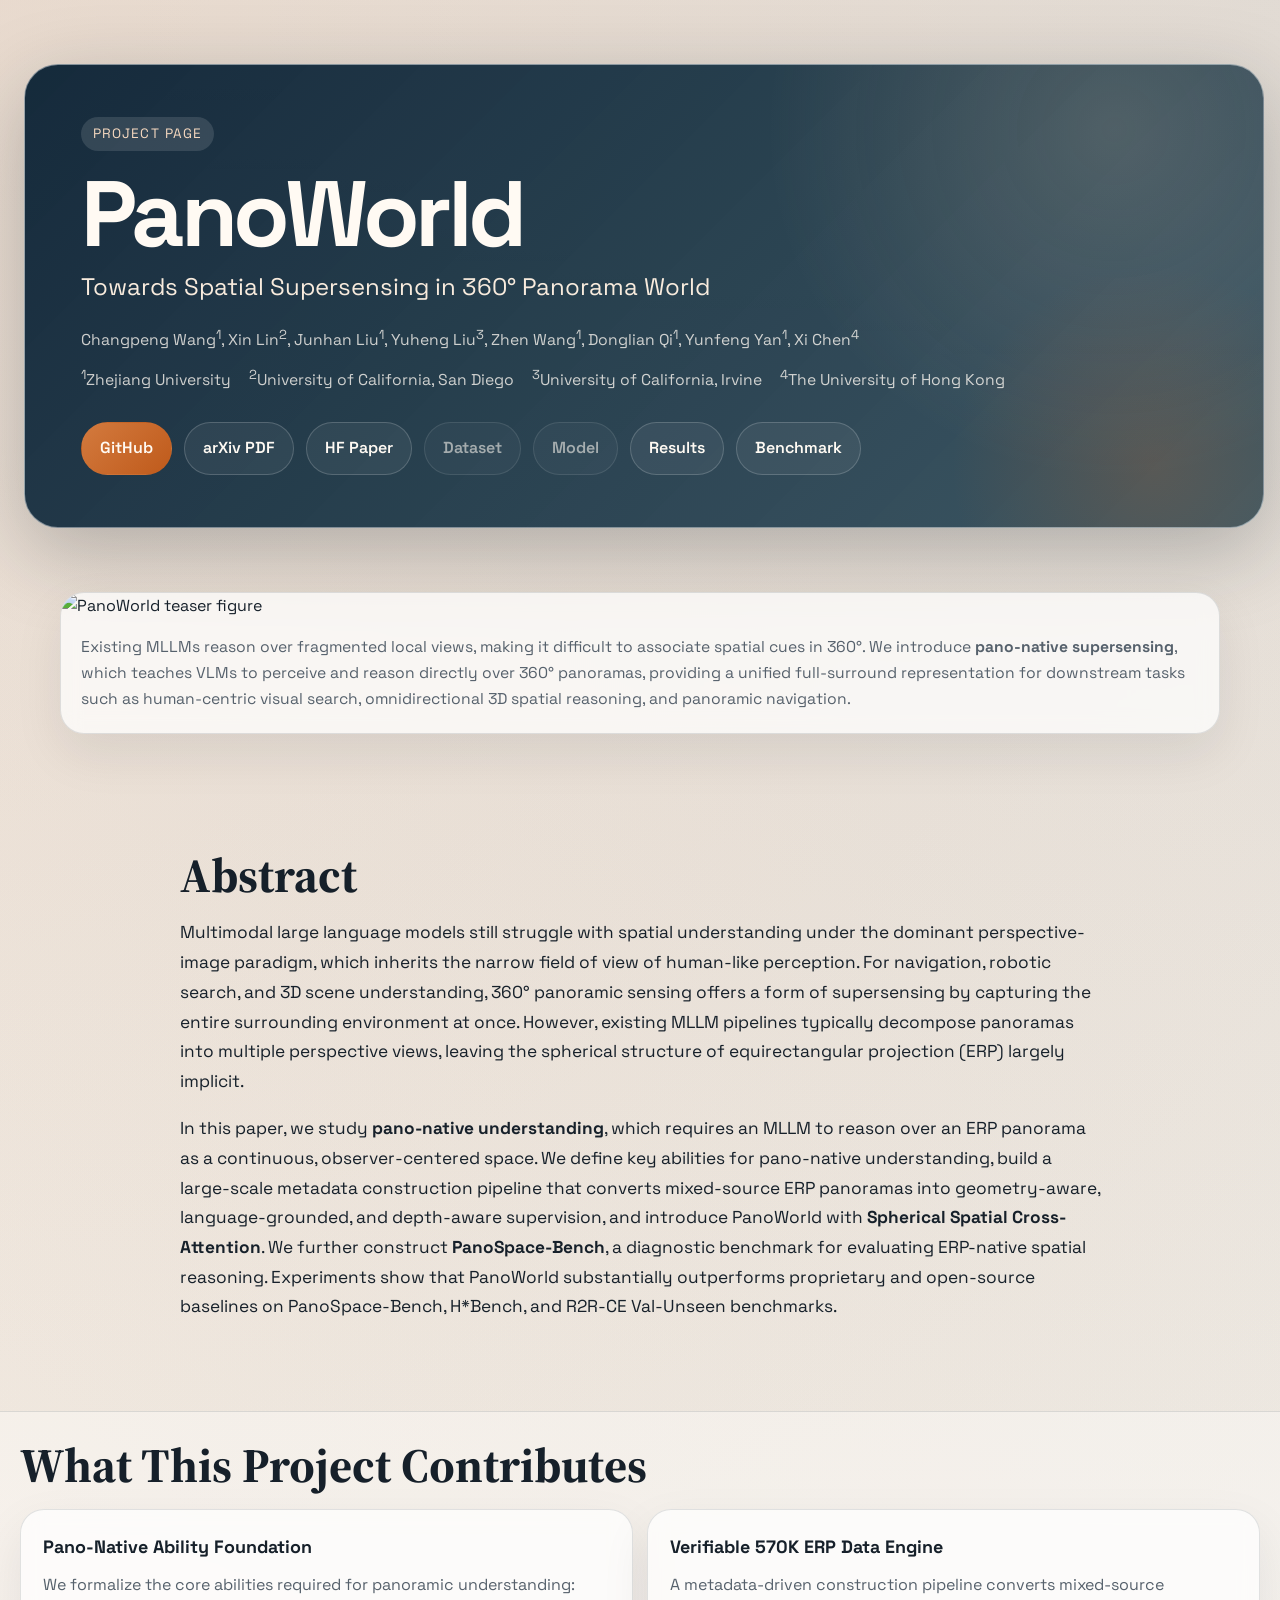
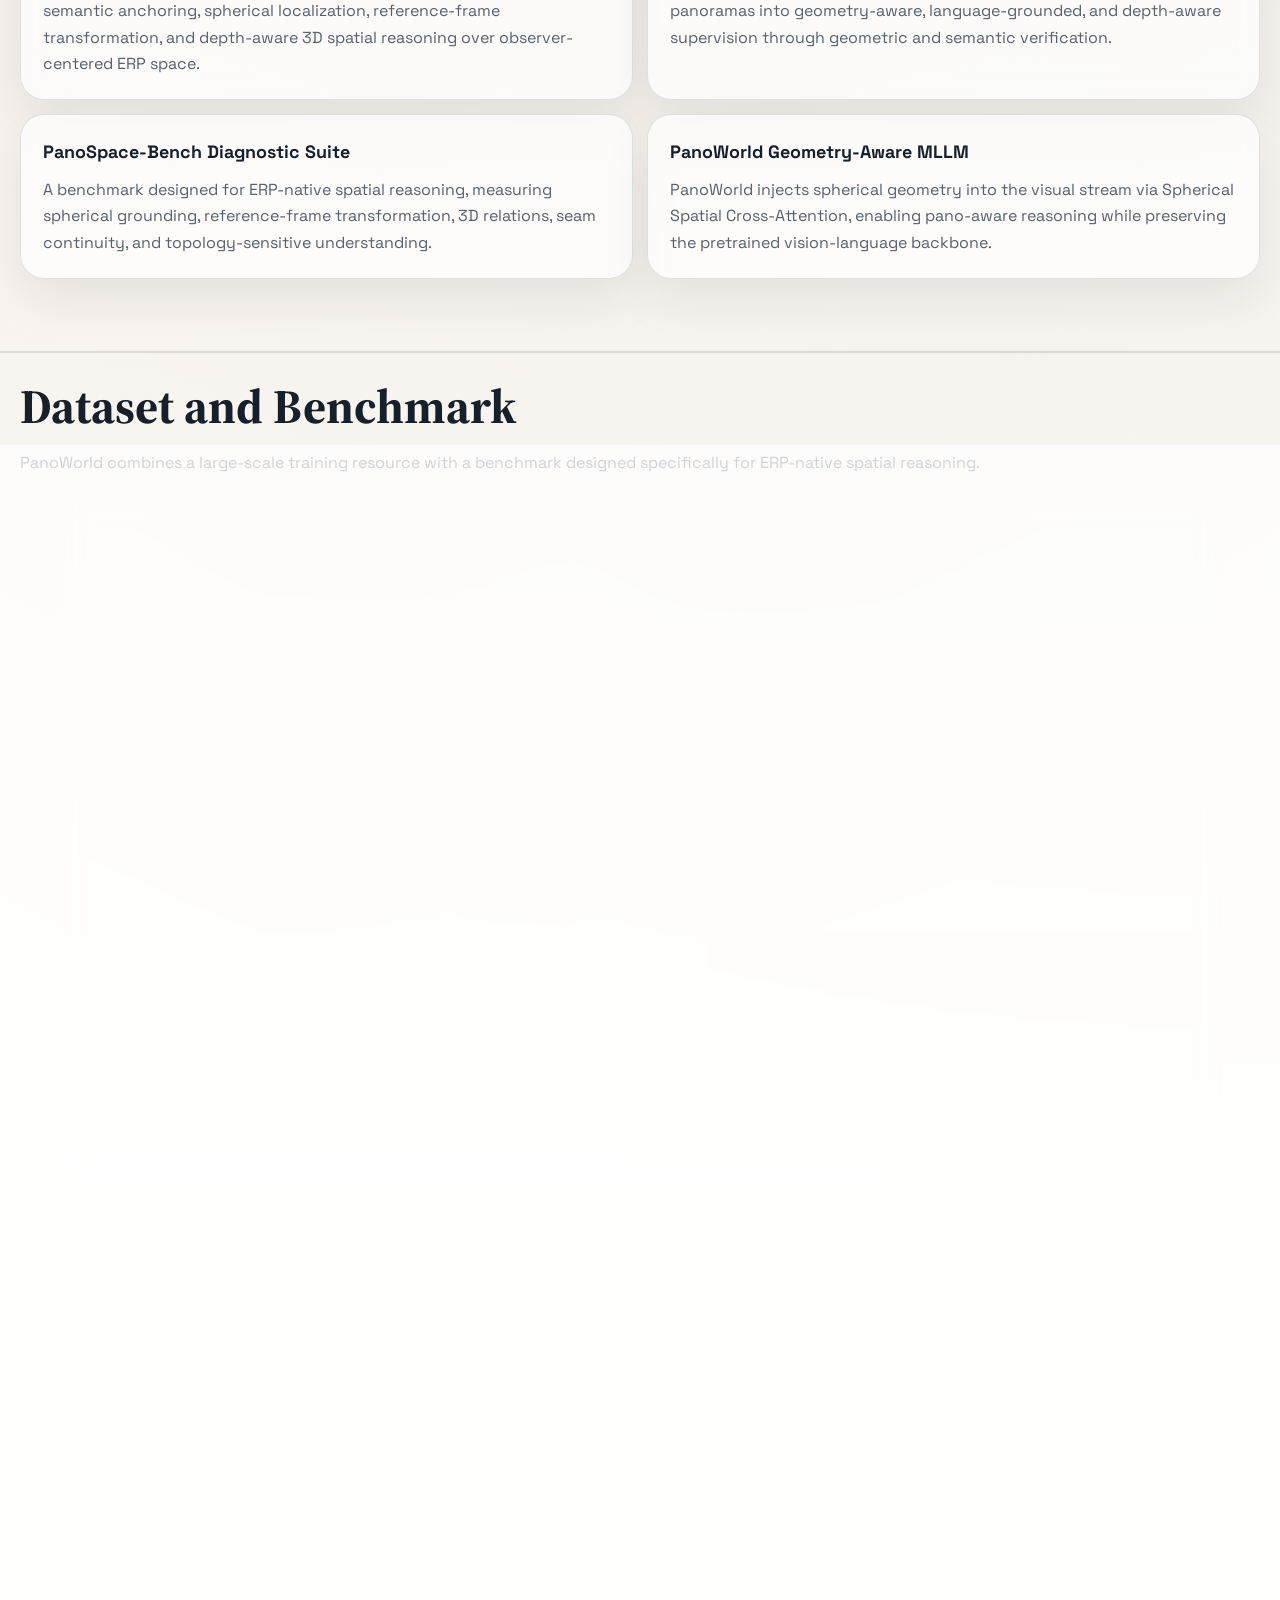
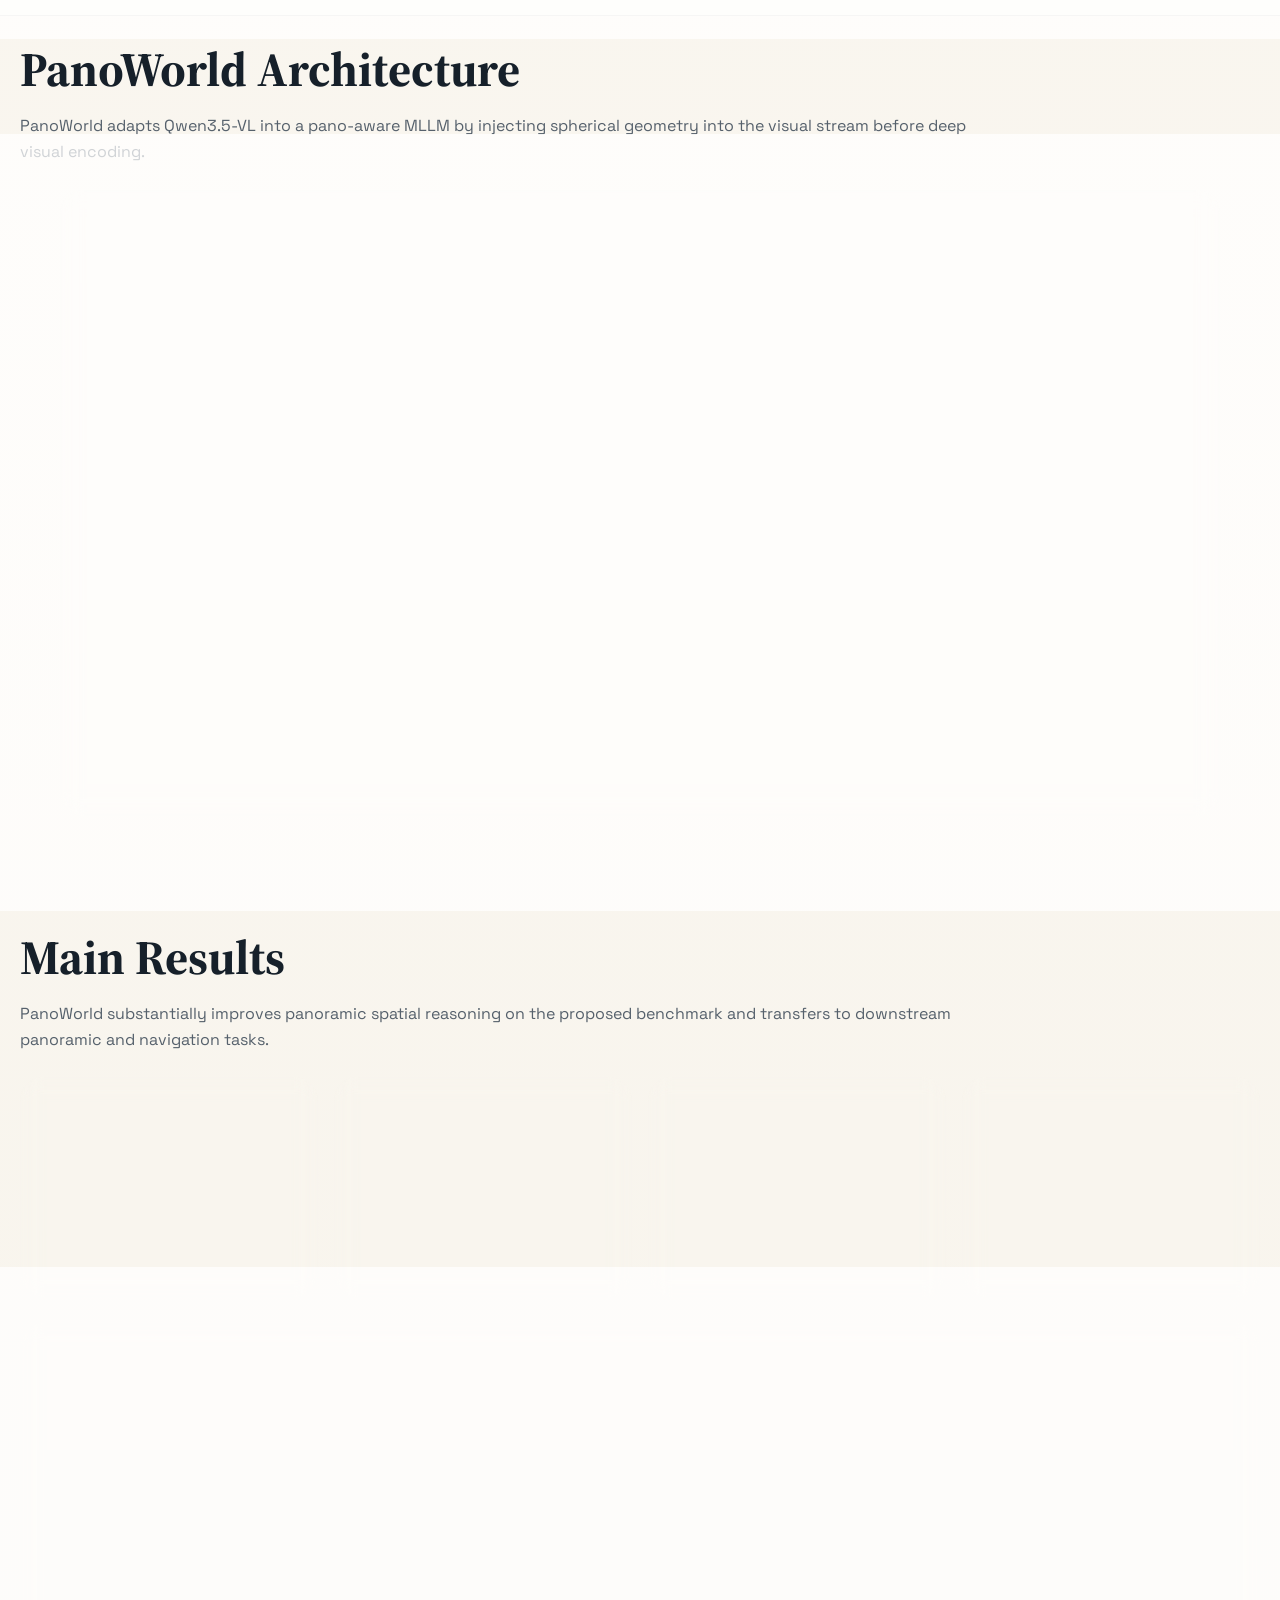
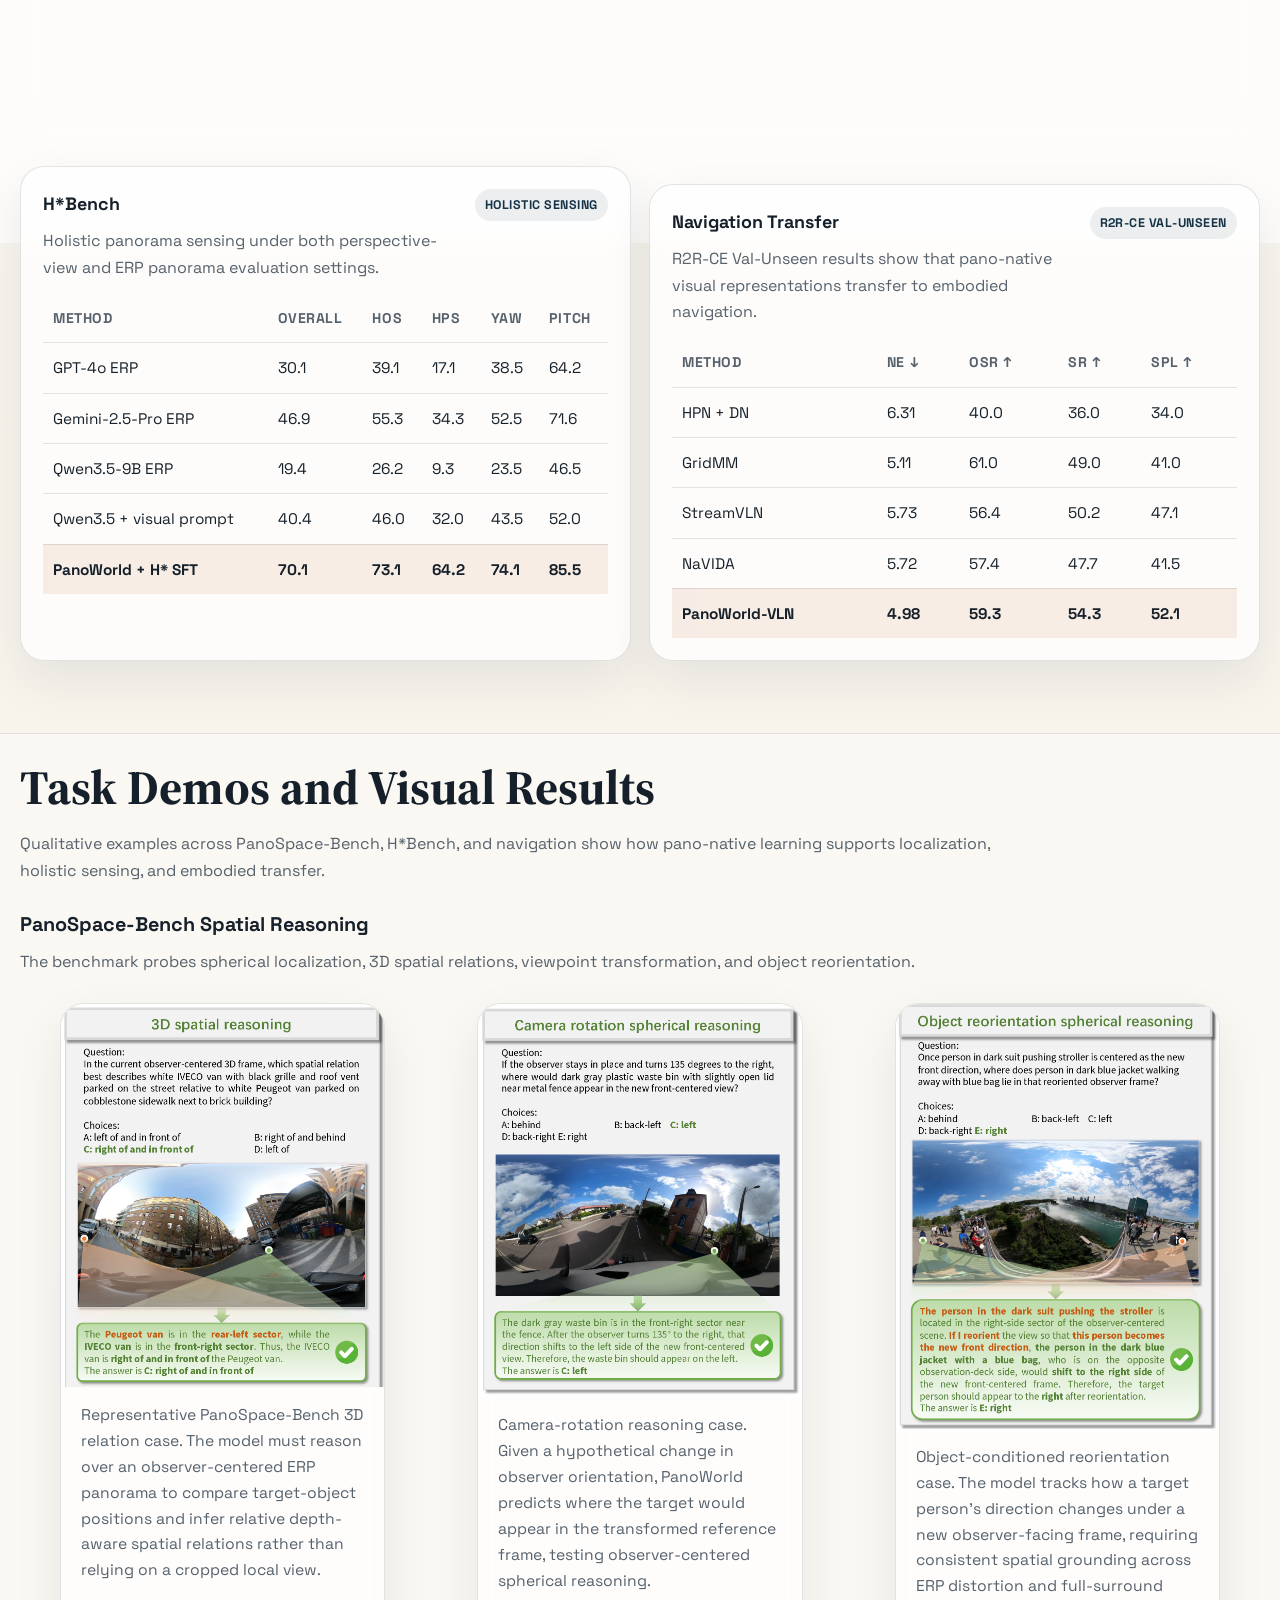
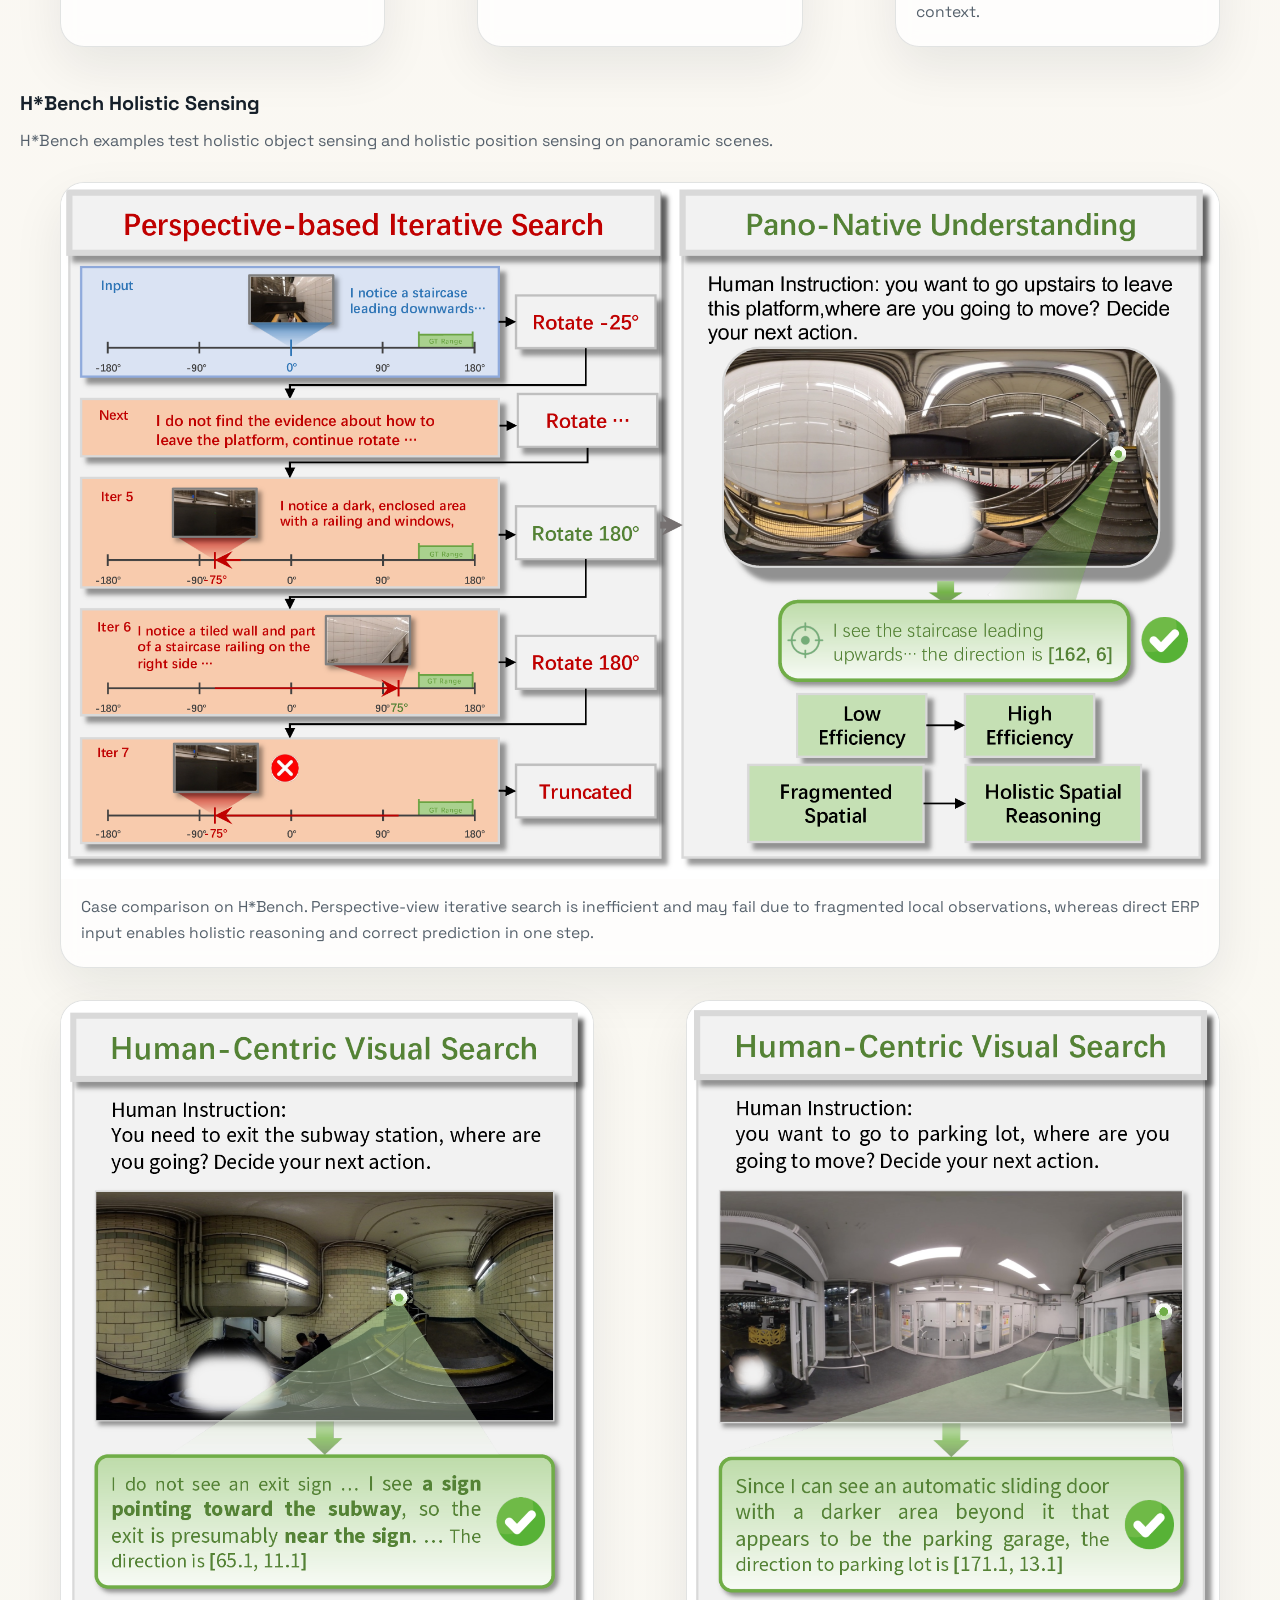
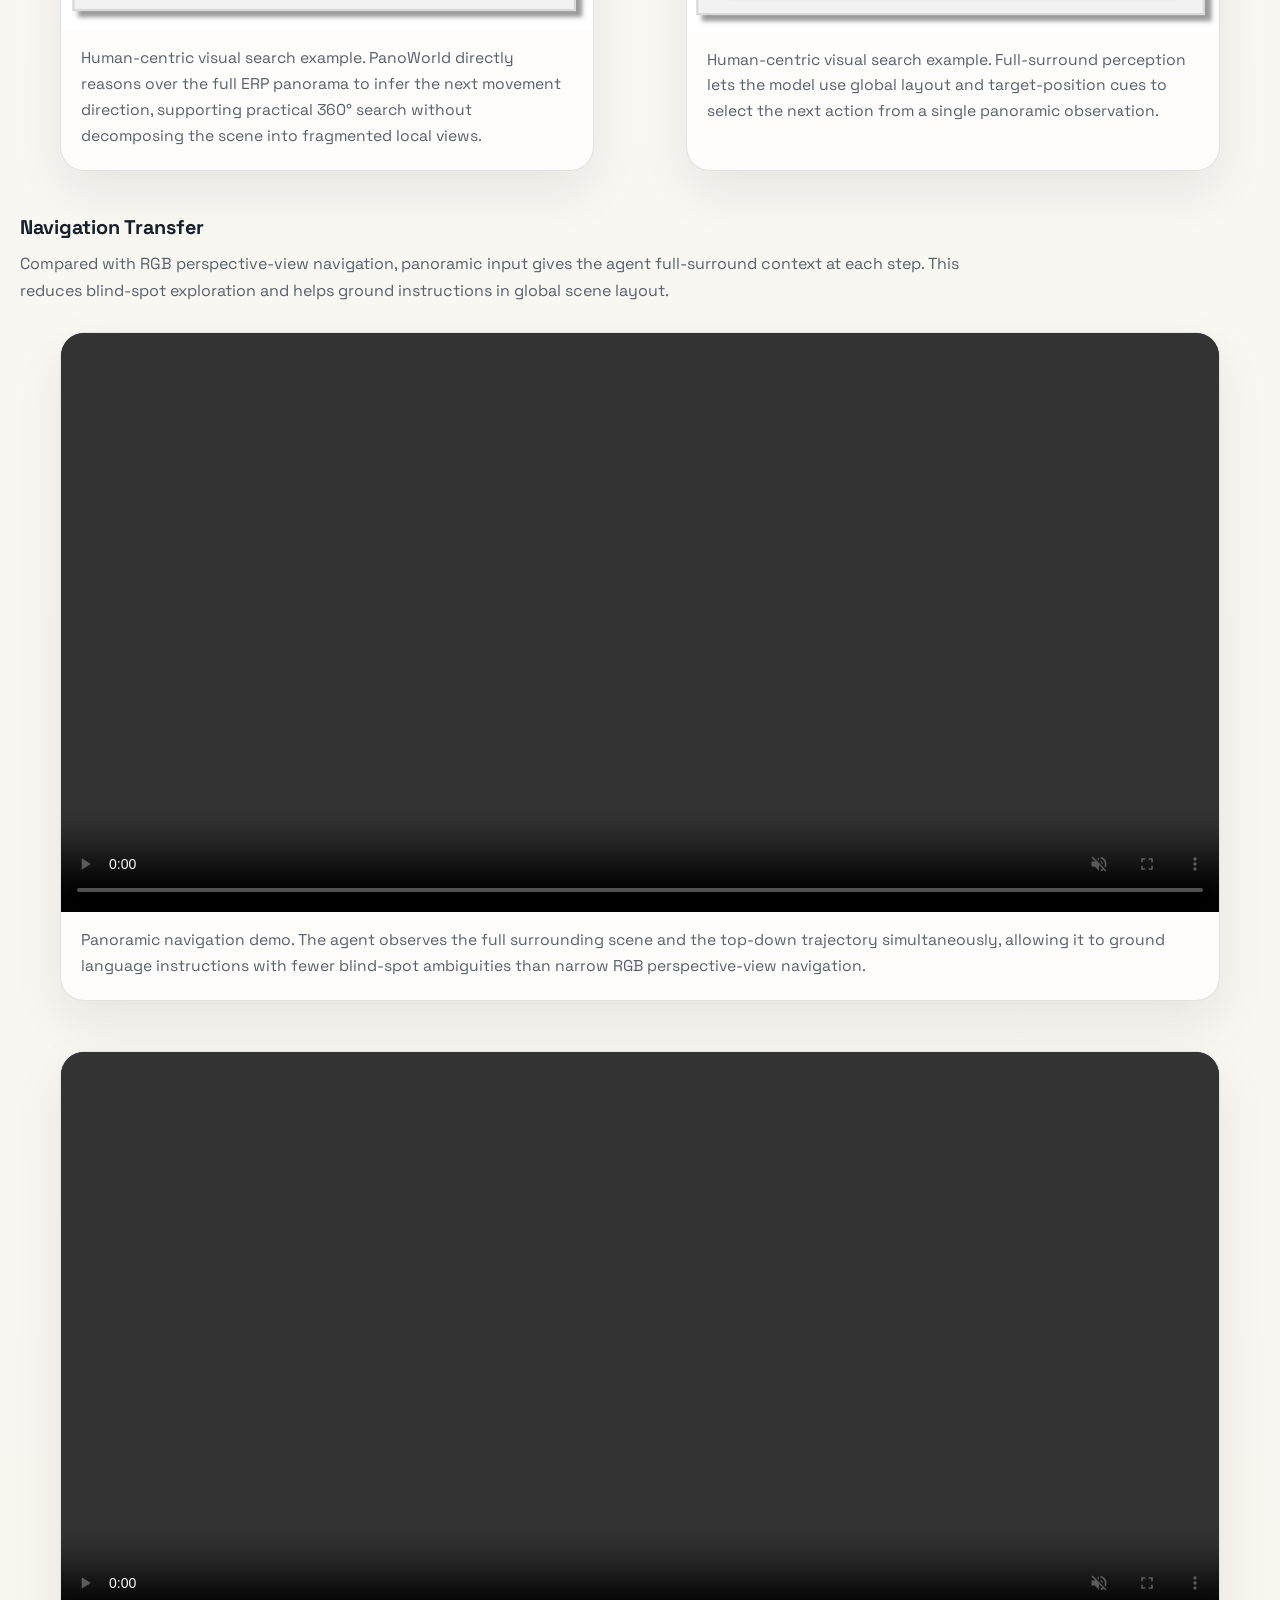
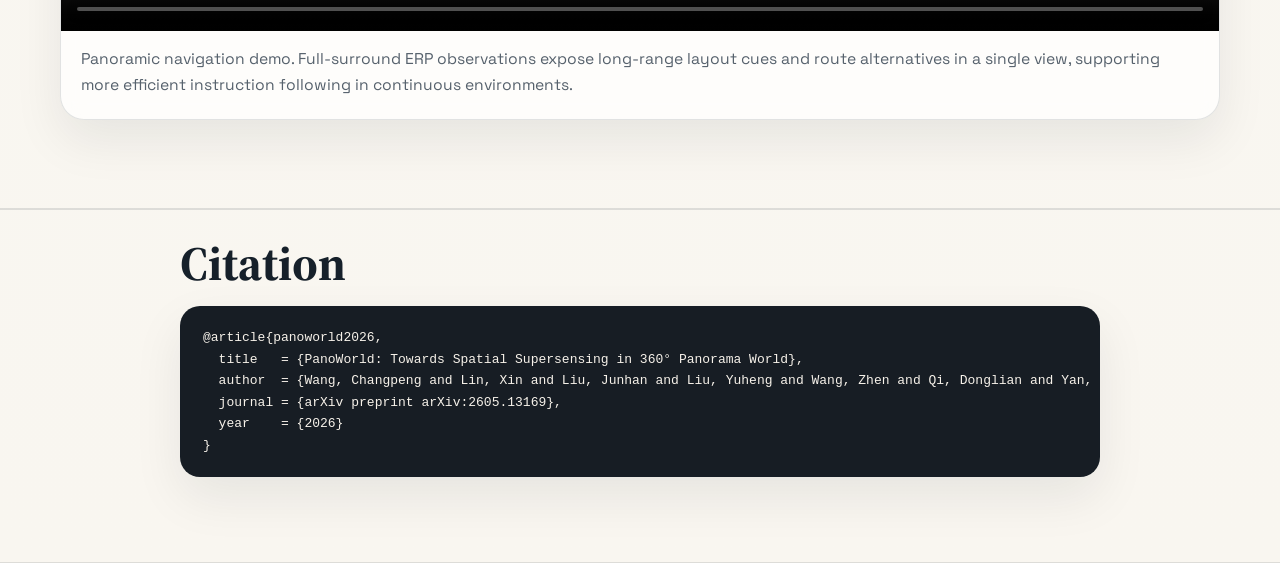
==== commit b493f843: "Polish project page narrative and layout" ====
--- a/docs/index.html
+++ b/docs/index.html
@@ -29,11 +29,10 @@
           Yuheng Liu<sup>3</sup>, Zhen Wang<sup>1</sup>, Donglian Qi<sup>1</sup>,
           Yunfeng Yan<sup>1</sup>, Xi Chen<sup>4</sup>
           <span class="hero__affiliations">
-            <br />
-            <sup>1</sup>Zhejiang University &nbsp;&nbsp;
-            <sup>2</sup>University of California, San Diego &nbsp;&nbsp;
-            <sup>3</sup>University of California, Irvine &nbsp;&nbsp;
-            <sup>4</sup>The University of Hong Kong
+            <span><sup>1</sup>Zhejiang University</span>
+            <span><sup>2</sup>University of California, San Diego</span>
+            <span><sup>3</sup>University of California, Irvine</span>
+            <span><sup>4</sup>The University of Hong Kong</span>
           </span>
         </p>
         <div class="hero__actions">
@@ -54,17 +53,20 @@
           <figure class="figure-card figure-card--hero">
             <img src="./assets/teaser.png" alt="PanoWorld teaser figure" />
             <figcaption>
-              Existing MLLMs reason over fragmented local views. PanoWorld
-              studies <strong>pano-native supersensing</strong>: learning to
-              understand a full 360° ERP panorama as a continuous,
-              observer-centered spatial world.
+              Existing MLLMs reason over fragmented local views, making it
+              difficult to associate spatial cues in 360°. We introduce
+              <strong>pano-native supersensing</strong>, which teaches VLMs to
+              perceive and reason directly over 360° panoramas, providing a
+              unified full-surround representation for downstream tasks such as
+              human-centric visual search, omnidirectional 3D spatial reasoning,
+              and panoramic navigation.
             </figcaption>
           </figure>
         </div>
       </section>
 
       <section class="section">
-        <div class="container container--narrow">
+        <div class="container container--narrow abstract-copy">
           <h2>Abstract</h2>
           <p class="lead">
             Multimodal large language models still struggle with spatial
@@ -99,35 +101,38 @@
           <h2>What This Project Contributes</h2>
           <div class="grid grid--cards">
             <article class="card">
-              <h3>Capability Taxonomy</h3>
-              <p>
-                A structured decomposition of pano-native learning into
-                spherical localization, relative direction reasoning, viewpoint
-                transformation, 3D spatial relations, and global scene topology.
+              <h3>Pano-Native Ability Foundation</h3>
+              <p>
+                We formalize the core abilities required for panoramic
+                understanding: semantic anchoring, spherical localization,
+                reference-frame transformation, and depth-aware 3D spatial
+                reasoning over observer-centered ERP space.
               </p>
             </article>
             <article class="card">
-              <h3>570K Panorama Resource</h3>
-              <p>
-                A metadata-driven pipeline that constructs large-scale
-                geometry-aware and language-grounded ERP supervision from
-                mixed-source panorama data.
+              <h3>Verifiable 570K ERP Data Engine</h3>
+              <p>
+                A metadata-driven construction pipeline converts mixed-source
+                panoramas into geometry-aware, language-grounded, and
+                depth-aware supervision through geometric and semantic
+                verification.
               </p>
             </article>
             <article class="card">
-              <h3>PanoSpace-Bench</h3>
-              <p>
-                A diagnostic benchmark that evaluates ERP-native spatial
-                reasoning beyond standard VQA accuracy, including localization,
-                seam awareness, and 3D spatial understanding.
+              <h3>PanoSpace-Bench Diagnostic Suite</h3>
+              <p>
+                A benchmark designed for ERP-native spatial reasoning,
+                measuring spherical grounding, reference-frame transformation,
+                3D relations, seam continuity, and topology-sensitive
+                understanding.
               </p>
             </article>
             <article class="card">
-              <h3>Spherical Spatial Cross-Attention</h3>
-              <p>
-                A pano-aware architectural adaptation that injects spherical
-                geometry directly into the visual stream for geometry-consistent
-                panoramic reasoning.
+              <h3>PanoWorld Geometry-Aware MLLM</h3>
+              <p>
+                PanoWorld injects spherical geometry into the visual stream via
+                Spherical Spatial Cross-Attention, enabling pano-aware reasoning
+                while preserving the pretrained vision-language backbone.
               </p>
             </article>
           </div>
@@ -149,9 +154,13 @@
           <figure class="figure-card">
             <img src="./assets/dataset.png" alt="PanoWorld dataset pipeline" />
             <figcaption>
-              Verifiable metadata construction pipeline used in the paper:
-              mixed-source ERP panoramas are converted into geometry-aware,
-              depth-aware, and language-grounded supervision.
+              Verifiable metadata construction pipeline. We collect mixed-source
+              ERP panoramas, perform perspective-view detection followed by ERP
+              reprojection and cross-view geometric verification, and enrich
+              verified entities with semantic metadata through MLLM annotation
+              and description-guided referring re-detection. Depth cues are then
+              associated with each entity to build a structured metadata graph,
+              from which both training data and PanoSpace-Bench are derived.
             </figcaption>
           </figure>
 
@@ -211,19 +220,23 @@
         <div class="container">
           <div class="section-heading">
             <div>
-              <h2>Method Overview</h2>
-              <p>
-                PanoWorld augments a panoramic MLLM with spherical geometry and
-                pano-native supervision instead of relying on fragmented
-                perspective crops.
+              <h2>PanoWorld Architecture</h2>
+              <p>
+                PanoWorld adapts Qwen3.5-VL into a pano-aware MLLM by injecting
+                spherical geometry into the visual stream before deep visual
+                encoding.
               </p>
             </div>
           </div>
           <figure class="figure-card">
             <img src="./assets/architecture.png" alt="PanoWorld architecture" />
             <figcaption>
-              The model introduces a spherical spatial cross-attention mechanism
-              to align ERP visual tokens with the underlying 360° geometry.
+              The architecture of PanoWorld. After patch embedding, visual
+              tokens query spherical spatial tokens derived from ERP patch
+              centers, producing a geometry-aware signal that is fused through a
+              gated residual update. The enhanced tokens are then fed into the
+              remaining pretrained visual encoder, enabling pano-aware spatial
+              reasoning while preserving the original backbone.
             </figcaption>
           </figure>
         </div>
@@ -496,22 +509,28 @@
             <figure class="figure-card visual-card">
               <img src="./assets/demo_3d_relation.png" alt="PanoWorld 3D relation reasoning result" />
               <figcaption>
-                3D relation reasoning: global panorama context provides cues for
-                distance, ordering, and spatial relation judgments.
+                Representative PanoSpace-Bench 3D relation case. The model must
+                reason over an observer-centered ERP panorama to compare
+                target-object positions and infer relative depth-aware spatial
+                relations rather than relying on a cropped local view.
               </figcaption>
             </figure>
             <figure class="figure-card visual-card">
               <img src="./assets/demo_camera_rotation.png" alt="PanoWorld camera rotation reasoning result" />
               <figcaption>
-                Viewpoint transformation: the model reasons about how targets
-                move when the observer-facing direction changes.
+                Camera-rotation reasoning case. Given a hypothetical change in
+                observer orientation, PanoWorld predicts where the target would
+                appear in the transformed reference frame, testing
+                observer-centered spherical reasoning.
               </figcaption>
             </figure>
             <figure class="figure-card visual-card">
               <img src="./assets/demo_object_reorientation.png" alt="PanoWorld object reorientation result" />
               <figcaption>
-                Object reorientation: spherical cues help preserve consistent
-                target orientation across ERP distortions.
+                Object-conditioned reorientation case. The model tracks how a
+                target person's direction changes under a new observer-facing
+                frame, requiring consistent spatial grounding across ERP
+                distortion and full-surround context.
               </figcaption>
             </figure>
           </div>
@@ -529,9 +548,10 @@
             <figure class="figure-card visual-card">
               <img src="./assets/demo_hstar_comparison.png" alt="Perspective-view search compared with pano-native H star reasoning" />
               <figcaption>
-                H*Bench comparison: perspective-view iterative search is
-                fragmented and may miss the target, while direct ERP input
-                enables holistic reasoning in one step.
+                Case comparison on H*Bench. Perspective-view iterative search is
+                inefficient and may fail due to fragmented local observations,
+                whereas direct ERP input enables holistic reasoning and correct
+                prediction in one step.
               </figcaption>
             </figure>
           </div>
@@ -539,15 +559,18 @@
             <figure class="figure-card visual-card">
               <img src="./assets/demo_hps_case1.png" alt="PanoWorld H star holistic sensing result" />
               <figcaption>
-                H*Bench example: holistic object sensing benefits from modeling
-                the panorama as one observer-centered environment.
+                Human-centric visual search example. PanoWorld directly reasons
+                over the full ERP panorama to infer the next movement direction,
+                supporting practical 360° search without decomposing the scene
+                into fragmented local views.
               </figcaption>
             </figure>
             <figure class="figure-card visual-card">
               <img src="./assets/demo_hps_case2.png" alt="PanoWorld H star position sensing result" />
               <figcaption>
-                H*Bench example: spherical position cues help resolve target
-                direction and pose under wide-field distortion.
+                Human-centric visual search example. Full-surround perception
+                lets the model use global layout and target-position cues to
+                select the next action from a single panoramic observation.
               </figcaption>
             </figure>
           </div>
@@ -567,15 +590,20 @@
             <figure class="figure-card visual-card">
               <video controls muted playsinline preload="metadata" src="./assets/demo_vln1.mp4"></video>
               <figcaption>
-                Navigation demo 1: the agent follows language instructions with
-                panoramic observations.
+                Panoramic navigation demo. The agent observes the full
+                surrounding scene and the top-down trajectory simultaneously,
+                allowing it to ground language instructions with fewer
+                blind-spot ambiguities than narrow RGB perspective-view
+                navigation.
               </figcaption>
             </figure>
             <figure class="figure-card visual-card">
               <video controls muted playsinline preload="metadata" src="./assets/demo_vln2.mp4"></video>
               <figcaption>
-                Navigation demo 2: full-surround cues improve long-horizon
-                spatial grounding.
+                Panoramic navigation demo. Full-surround ERP observations expose
+                long-range layout cues and route alternatives in a single view,
+                supporting more efficient instruction following in continuous
+                environments.
               </figcaption>
             </figure>
           </div>
--- a/docs/styles.css
+++ b/docs/styles.css
@@ -43,31 +43,46 @@
 }
 
 .hero {
-  padding: 72px 24px 56px;
+  padding: 64px 24px 48px;
 }
 
 .hero__inner,
 .container {
-  width: min(1120px, calc(100vw - 32px));
+  width: min(1240px, calc(100vw - 32px));
   margin: 0 auto;
 }
 
 .container--narrow {
-  width: min(820px, calc(100vw - 32px));
+  width: min(920px, calc(100vw - 32px));
 }
 
 .hero__inner {
-  padding: 48px;
+  position: relative;
+  overflow: hidden;
+  padding: 52px 56px;
   border: 1px solid rgba(255, 255, 255, 0.45);
-  border-radius: 36px;
+  border-radius: 34px;
   background:
-    linear-gradient(135deg, rgba(22, 50, 71, 0.96), rgba(35, 62, 77, 0.88)),
+    radial-gradient(circle at 88% 14%, rgba(242, 209, 181, 0.16), transparent 30%),
+    linear-gradient(135deg, rgba(16, 38, 56, 0.98), rgba(47, 77, 91, 0.92)),
     linear-gradient(180deg, rgba(255, 255, 255, 0.08), transparent);
   color: #fffaf3;
   box-shadow: 0 24px 80px rgba(14, 26, 36, 0.25);
 }
 
+.hero__inner::after {
+  position: absolute;
+  right: -120px;
+  bottom: -170px;
+  width: 460px;
+  height: 460px;
+  border-radius: 999px;
+  background: radial-gradient(circle, rgba(197, 104, 46, 0.22), transparent 62%);
+  content: "";
+}
+
 .hero__eyebrow {
+  position: relative;
   display: inline-flex;
   padding: 6px 12px;
   border-radius: 999px;
@@ -76,40 +91,55 @@
   font-size: 0.85rem;
   letter-spacing: 0.08em;
   text-transform: uppercase;
+  z-index: 1;
 }
 
 .hero h1 {
+  position: relative;
   margin: 20px 0 8px;
   font-size: clamp(2.8rem, 8vw, 5.8rem);
   line-height: 0.94;
   letter-spacing: -0.05em;
+  z-index: 1;
 }
 
 .hero__tagline {
-  max-width: 840px;
+  position: relative;
+  max-width: none;
   margin: 0;
   font-size: clamp(1.15rem, 2vw, 1.5rem);
   color: #f8ebdd;
+  z-index: 1;
 }
 
 .hero__authors {
-  max-width: 760px;
+  position: relative;
+  max-width: 1080px;
   margin: 18px 0 0;
   color: rgba(255, 250, 243, 0.78);
   font-size: 0.98rem;
+  z-index: 1;
 }
 
 .hero__affiliations {
-  display: inline-block;
+  display: flex;
+  flex-wrap: wrap;
+  gap: 6px 18px;
   margin-top: 10px;
-  line-height: 1.8;
+  line-height: 1.7;
+}
+
+.hero__affiliations span {
+  white-space: nowrap;
 }
 
 .hero__actions {
+  position: relative;
   display: flex;
   flex-wrap: wrap;
   gap: 12px;
   margin-top: 28px;
+  z-index: 1;
 }
 
 .button {
@@ -122,6 +152,7 @@
   background: rgba(255, 255, 255, 0.06);
   color: #fffaf3;
   font-weight: 600;
+  white-space: nowrap;
 }
 
 .button--primary {
@@ -156,8 +187,14 @@
 }
 
 .lead {
-  font-size: 1.16rem;
-  color: var(--navy);
+  font-size: inherit;
+  color: inherit;
+}
+
+.abstract-copy p {
+  color: var(--ink);
+  font-size: 1.08rem;
+  line-height: 1.72;
 }
 
 .section-heading {
@@ -169,7 +206,7 @@
 }
 
 .section-heading p {
-  max-width: 760px;
+  max-width: 980px;
   margin: 0;
   color: var(--muted);
 }
@@ -178,7 +215,6 @@
 .card,
 .table-card,
 .result-card,
-.resource,
 .stat {
   border: 1px solid var(--line);
   border-radius: var(--radius);
@@ -196,18 +232,20 @@
 }
 
 .figure-card figcaption {
-  padding: 18px 22px 22px;
-  color: var(--muted);
+  padding: 16px 20px 20px;
+  color: var(--muted);
+  font-size: 0.98rem;
+  line-height: 1.65;
 }
 
 .grid--cards {
   display: grid;
   grid-template-columns: repeat(2, minmax(0, 1fr));
-  gap: 18px;
+  gap: 14px;
 }
 
 .card {
-  padding: 24px;
+  padding: 22px;
 }
 
 .card h3,
@@ -330,7 +368,7 @@
 }
 
 .demo-block {
-  margin: 28px 0 14px;
+  margin: 24px 0 12px;
 }
 
 .demo-block:first-of-type {
@@ -338,7 +376,7 @@
 }
 
 .demo-block__heading {
-  max-width: 760px;
+  max-width: 980px;
 }
 
 .demo-block__heading h3 {
@@ -354,7 +392,7 @@
 .visual-grid {
   display: grid;
   grid-template-columns: repeat(2, minmax(0, 1fr));
-  gap: 18px;
+  gap: 12px;
 }
 
 .visual-grid--showcase {
@@ -371,7 +409,7 @@
 
 .visual-stack {
   display: grid;
-  gap: 22px;
+  gap: 18px;
 }
 
 .visual-card img {
@@ -393,31 +431,6 @@
   width: 100%;
   height: auto;
   background: #111820;
-}
-
-.resource-list {
-  display: grid;
-  gap: 14px;
-}
-
-.resource {
-  display: block;
-  padding: 20px 22px;
-}
-
-.resource__title {
-  display: block;
-  font-weight: 700;
-}
-
-.resource__desc {
-  display: block;
-  margin-top: 6px;
-  color: var(--muted);
-}
-
-.resource--muted {
-  opacity: 0.85;
 }
 
 .citation {
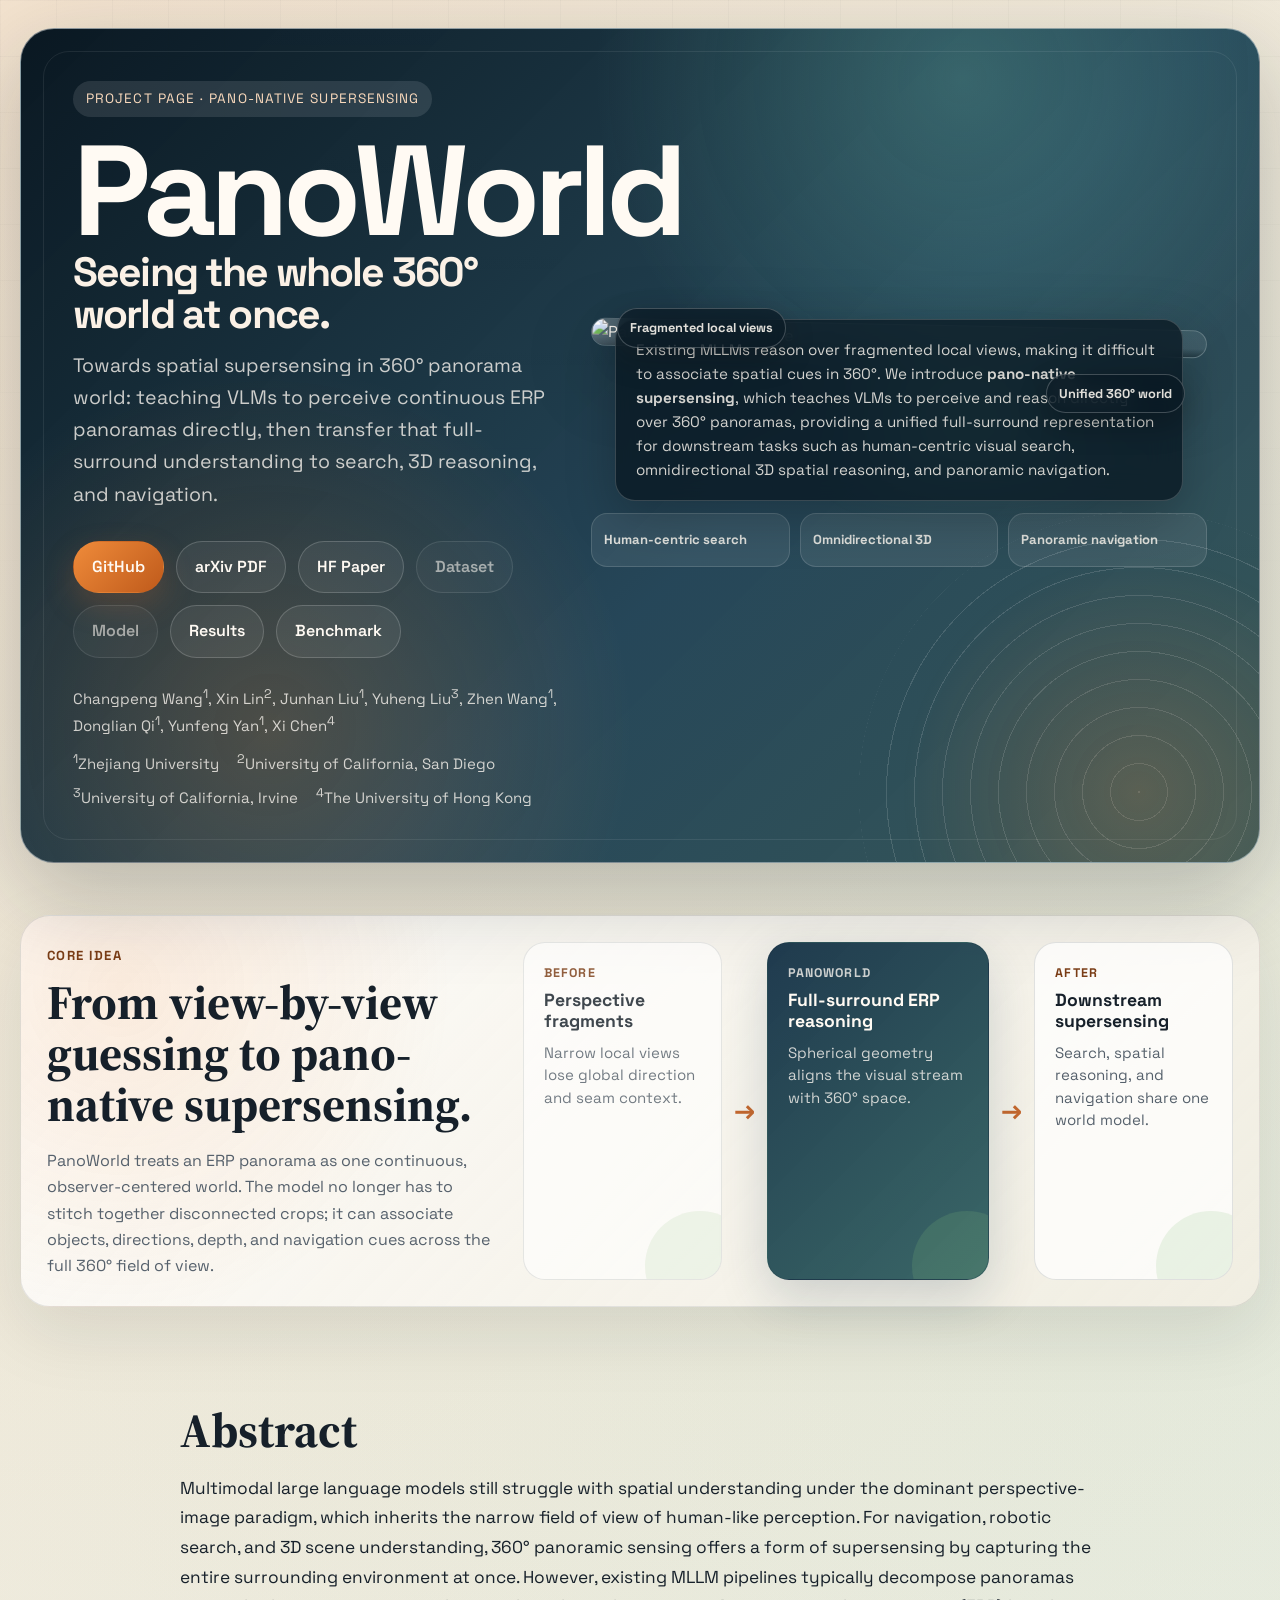
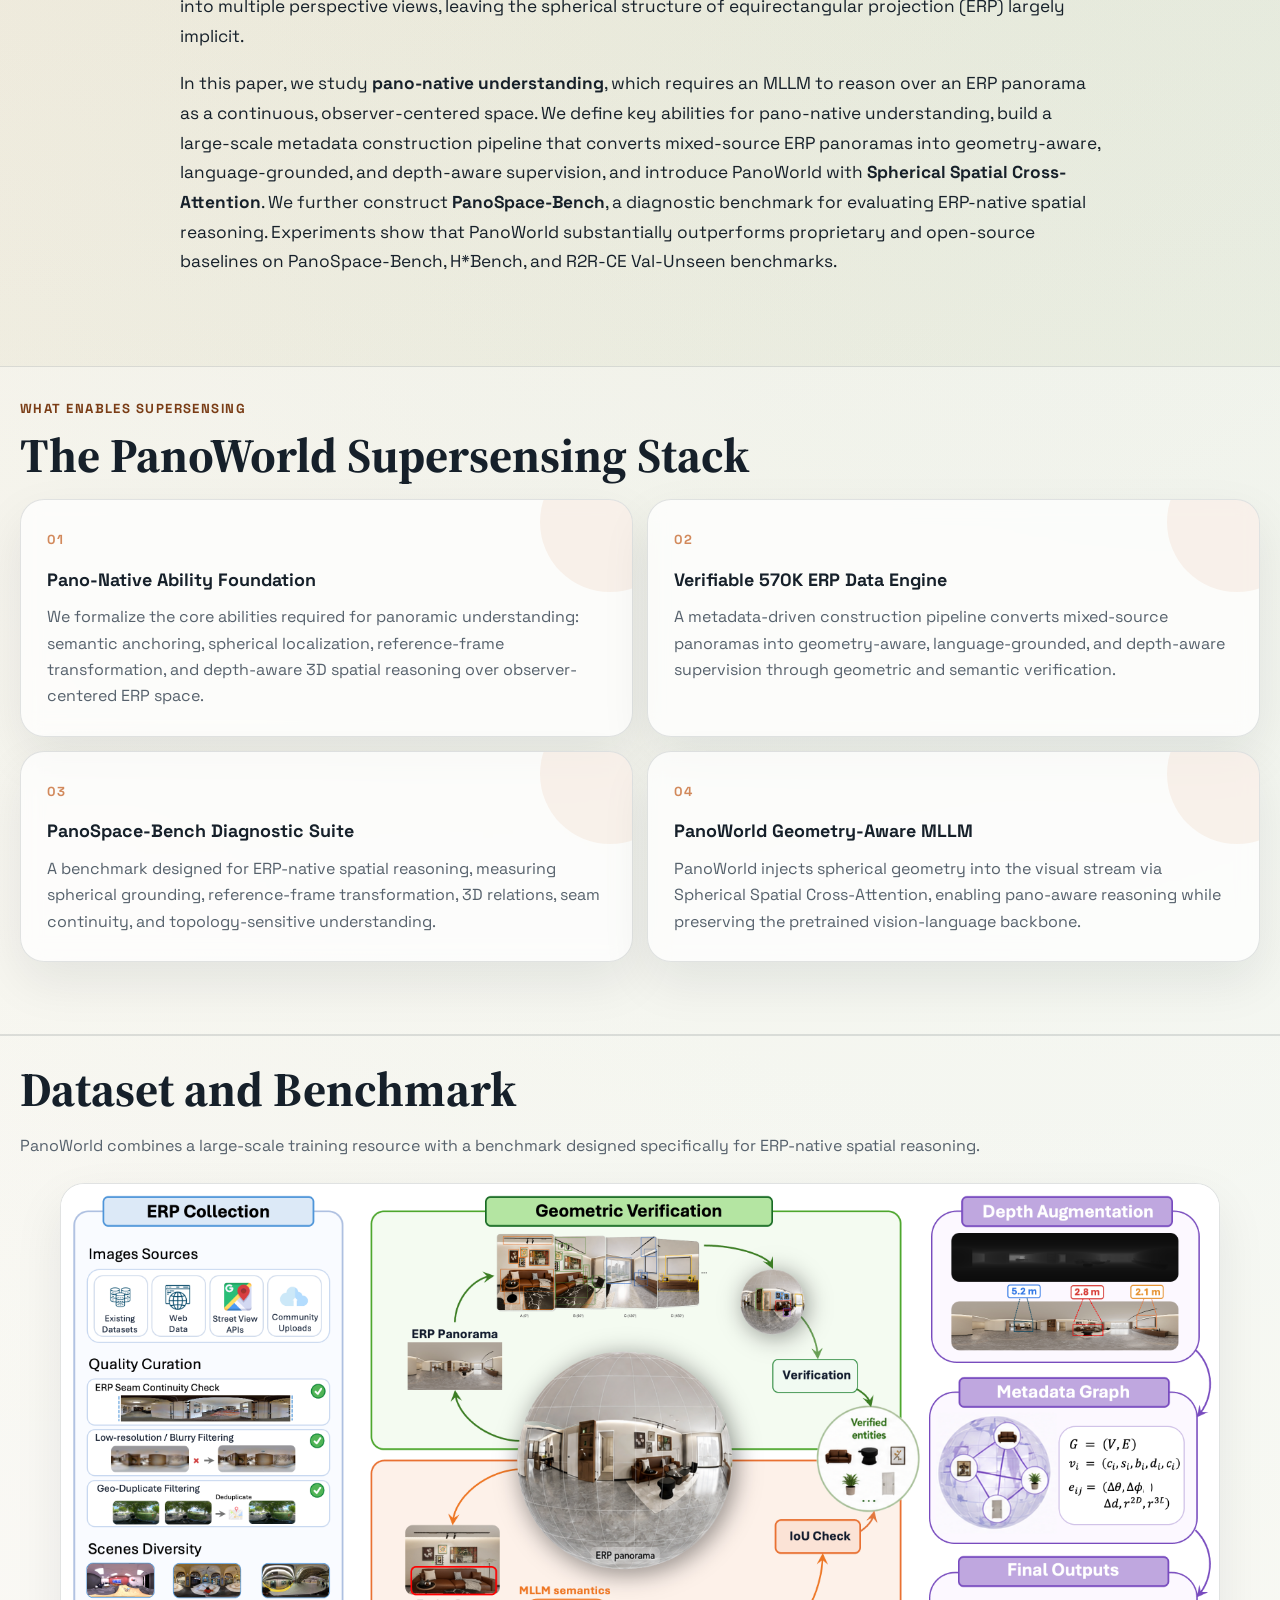
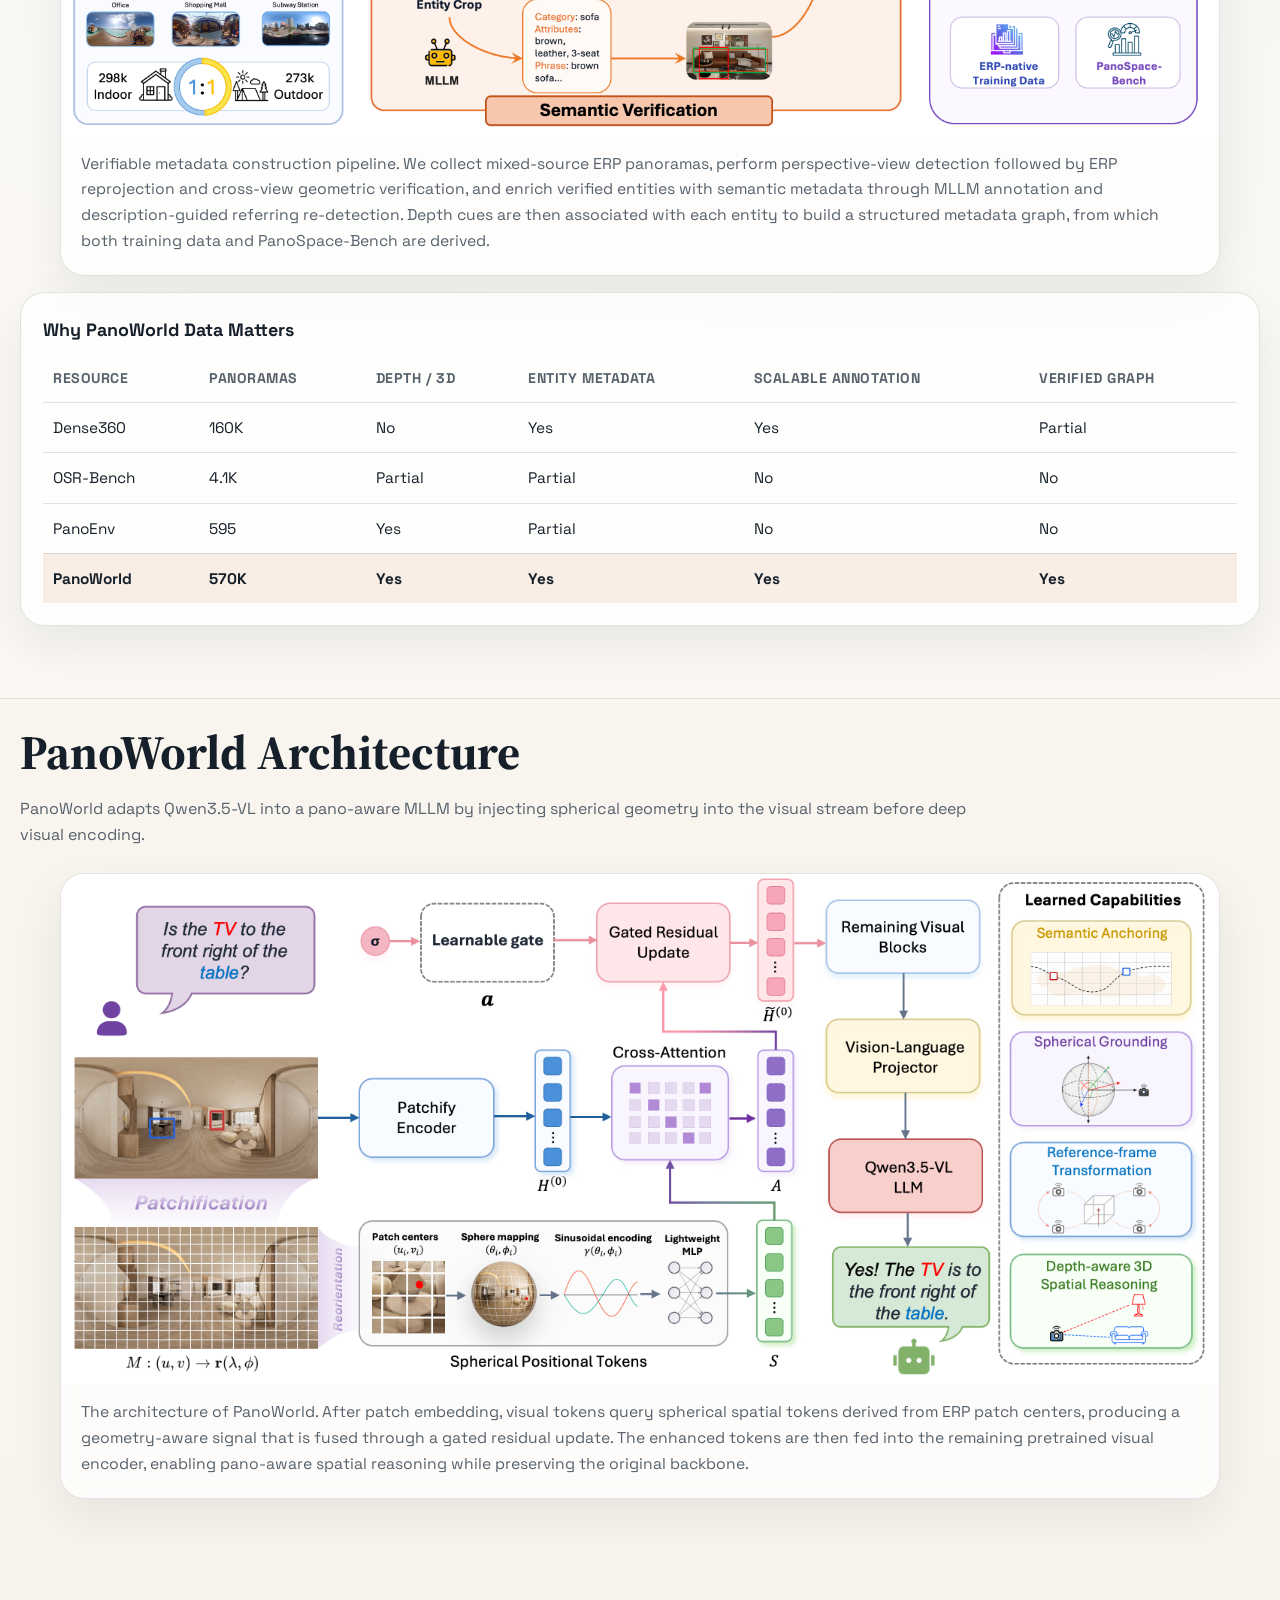
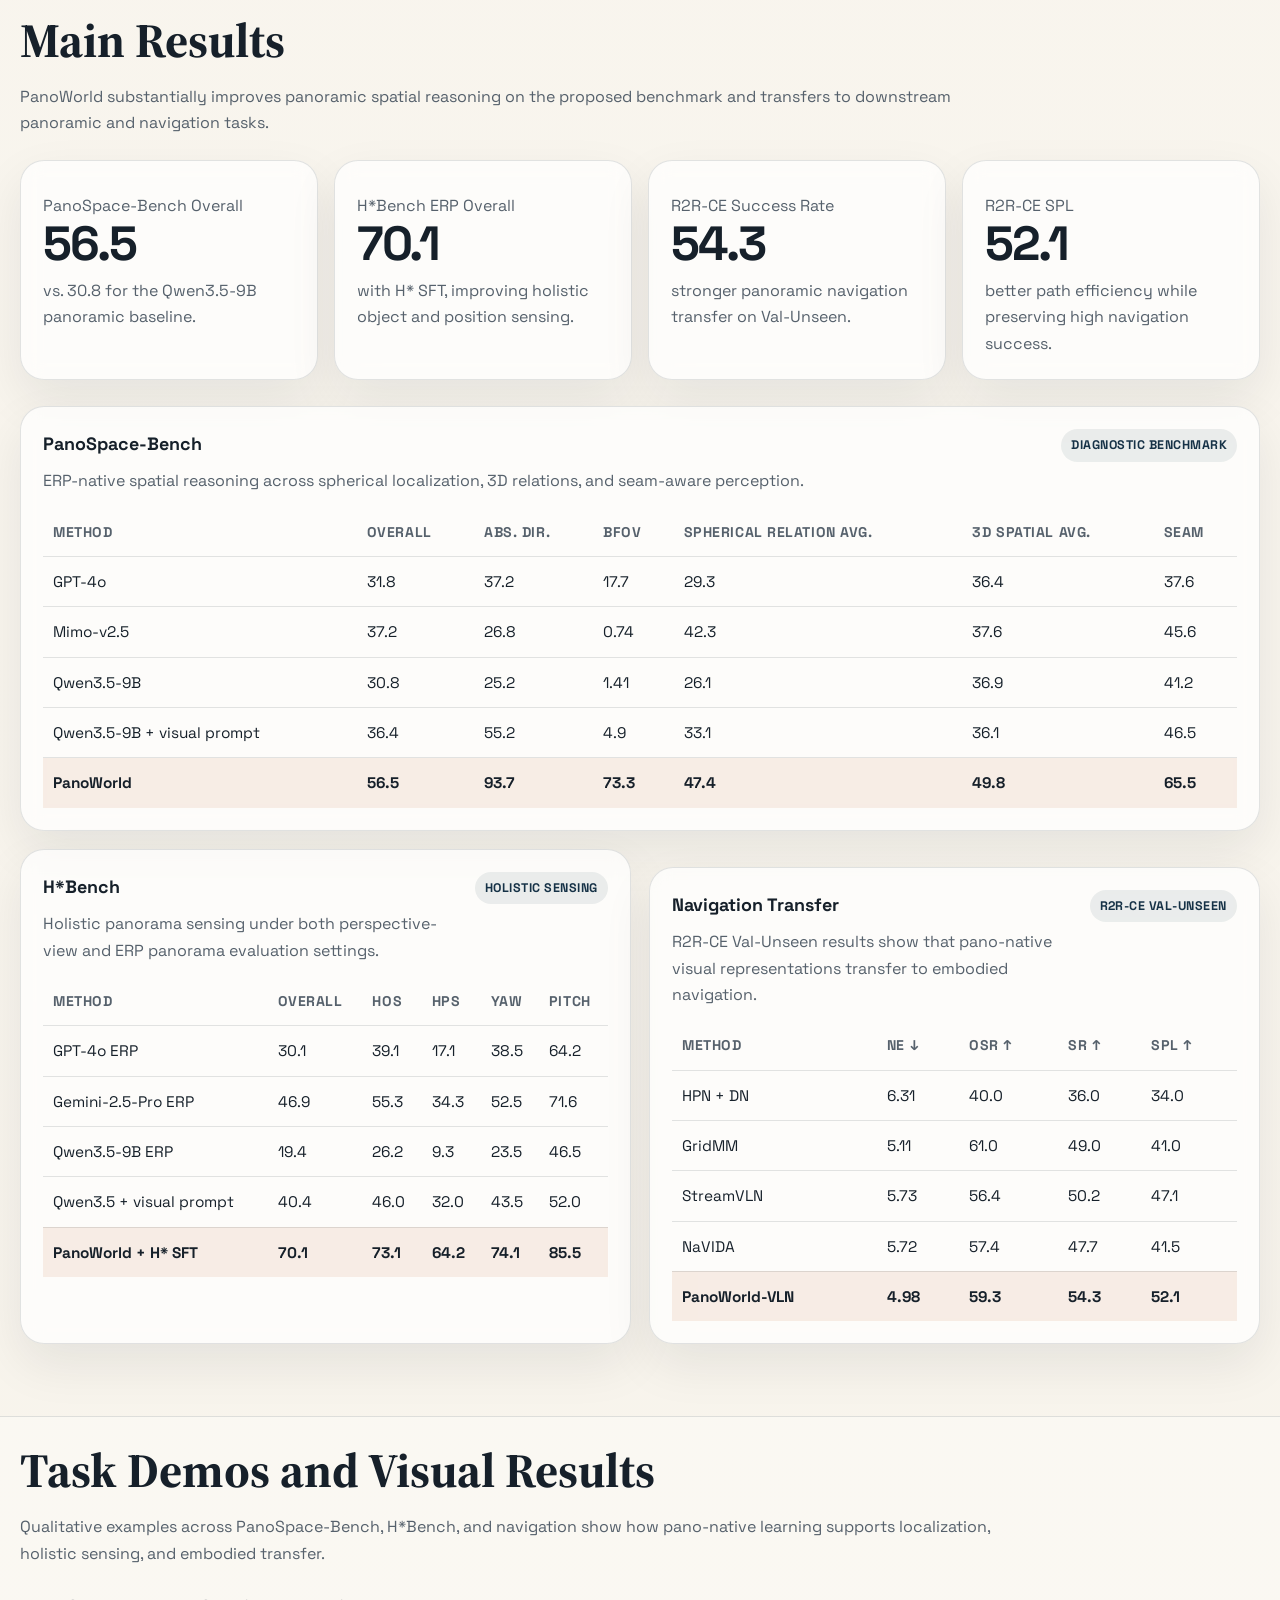
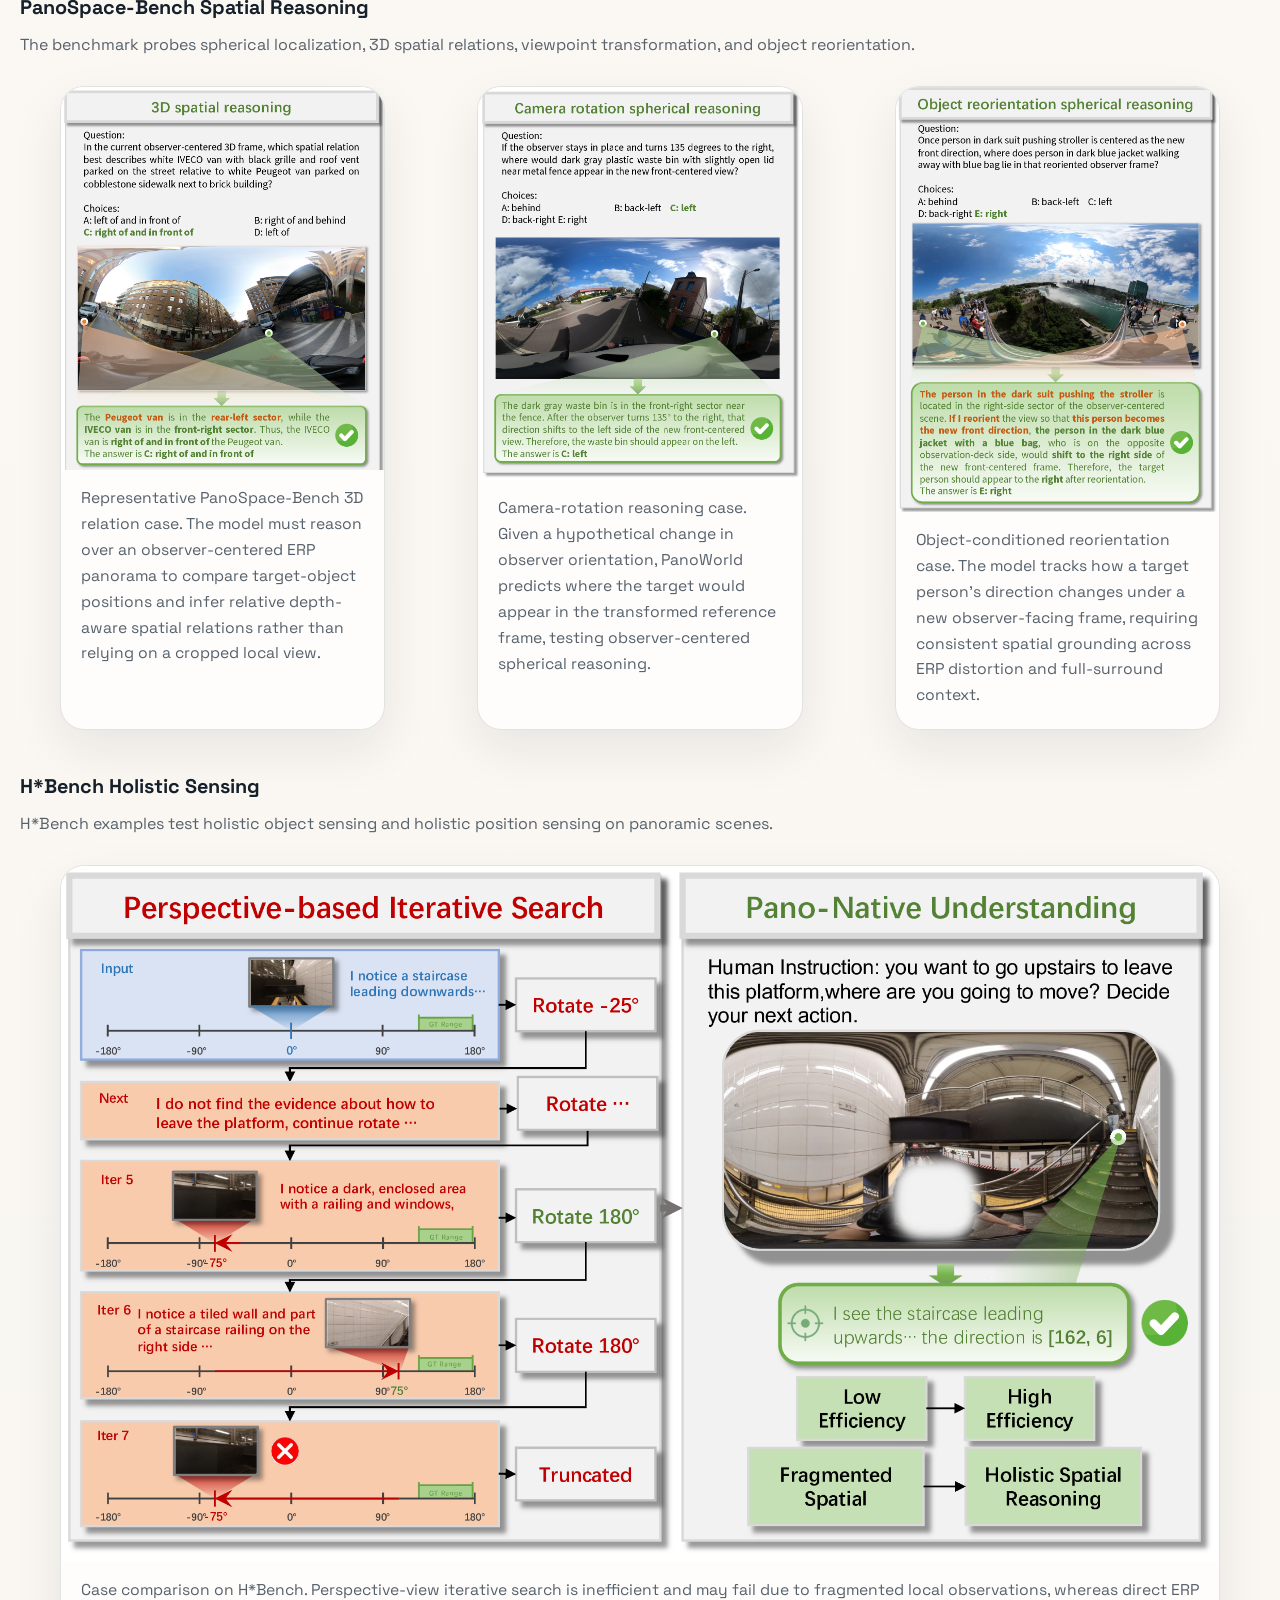
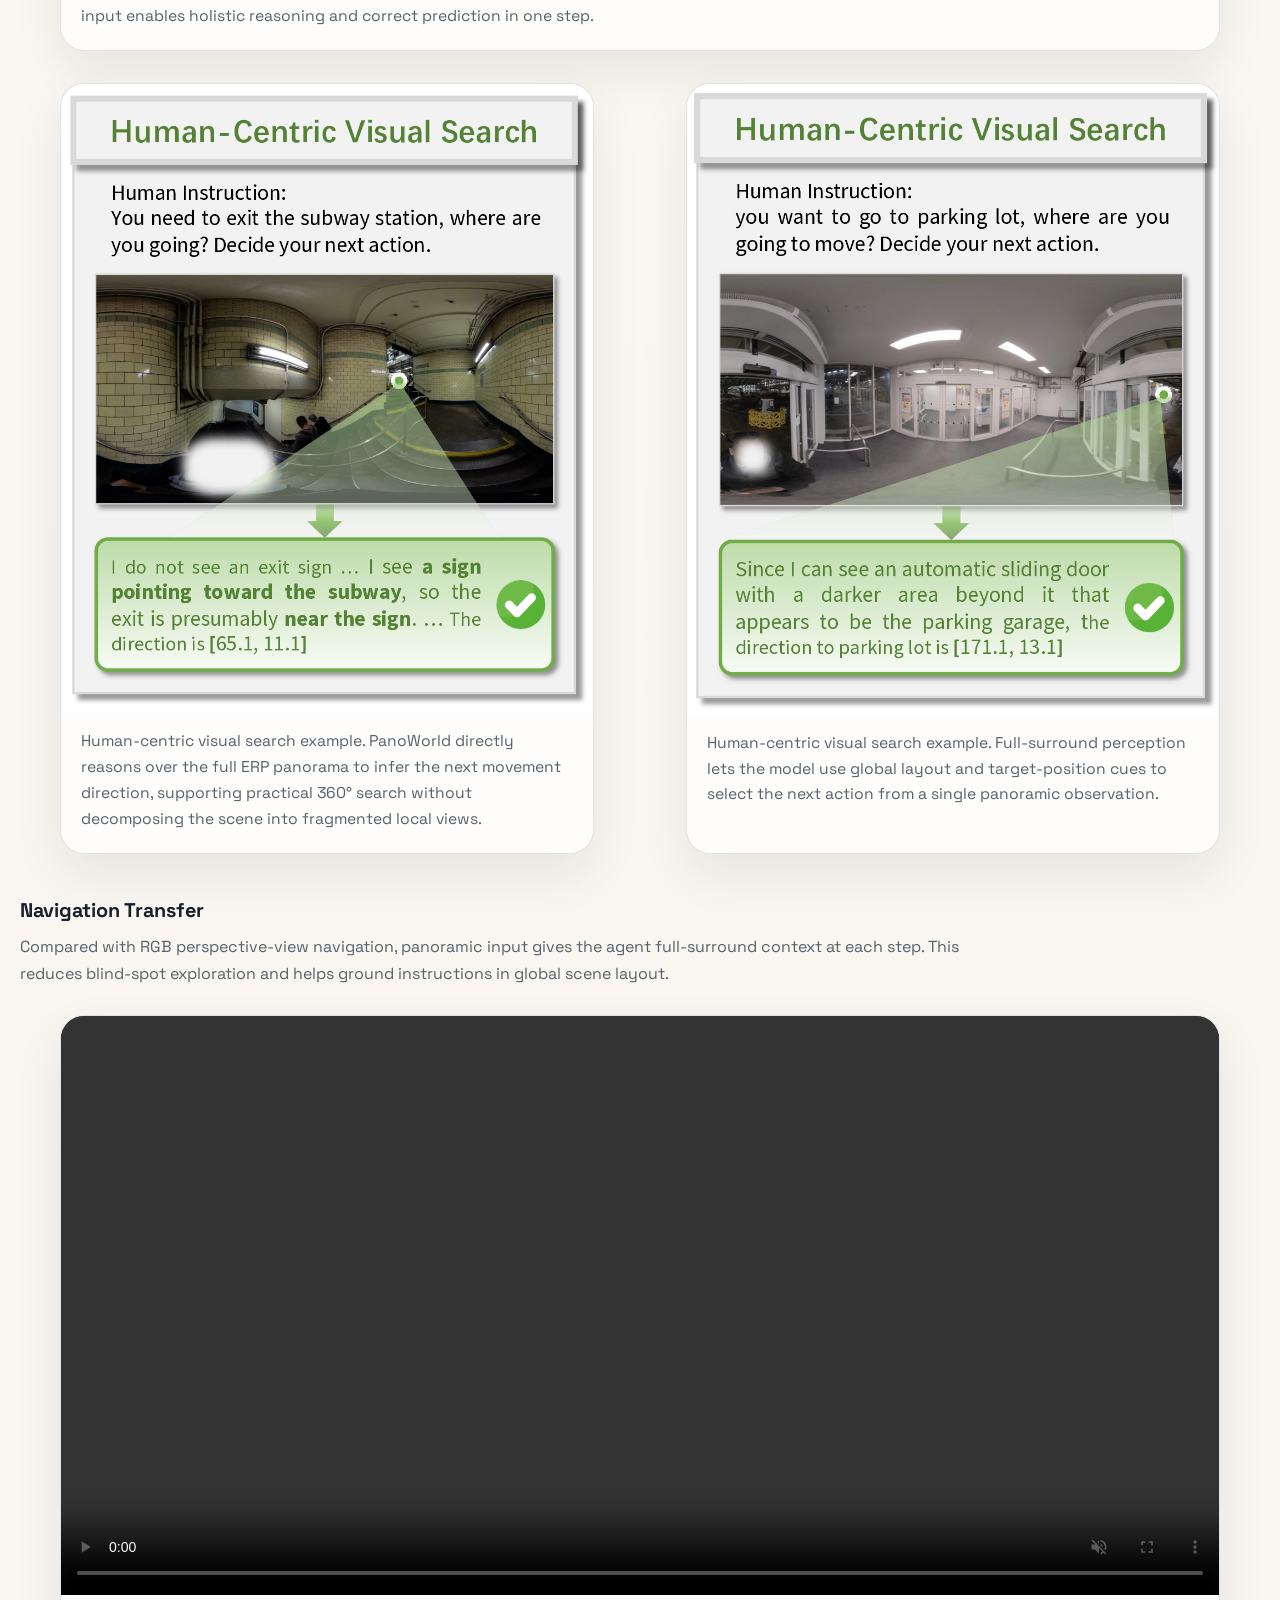
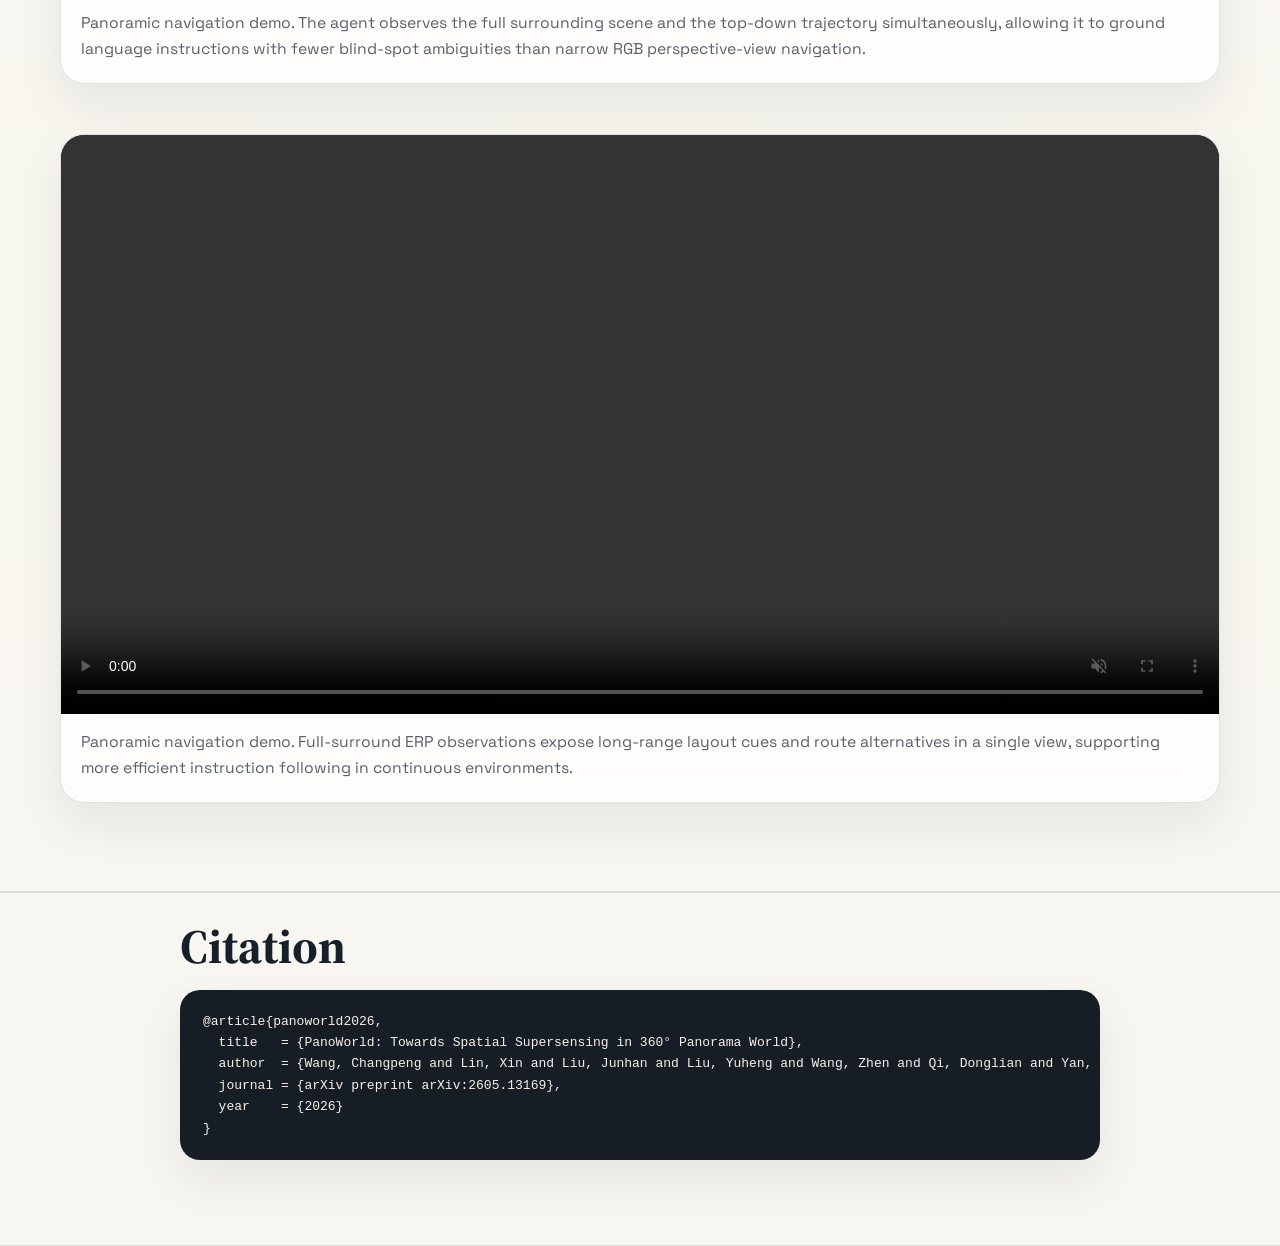
==== commit 65fd3896: "Elevate supersensing project page narrative" ====
--- a/docs/index.html
+++ b/docs/index.html
@@ -19,49 +19,96 @@
   <body>
     <header class="hero">
       <div class="hero__inner">
-        <div class="hero__eyebrow">Project Page</div>
-        <h1>PanoWorld</h1>
-        <p class="hero__tagline">
-          Towards Spatial Supersensing in 360° Panorama World
-        </p>
-        <p class="hero__authors">
-          Changpeng Wang<sup>1</sup>, Xin Lin<sup>2</sup>, Junhan Liu<sup>1</sup>,
-          Yuheng Liu<sup>3</sup>, Zhen Wang<sup>1</sup>, Donglian Qi<sup>1</sup>,
-          Yunfeng Yan<sup>1</sup>, Xi Chen<sup>4</sup>
-          <span class="hero__affiliations">
-            <span><sup>1</sup>Zhejiang University</span>
-            <span><sup>2</sup>University of California, San Diego</span>
-            <span><sup>3</sup>University of California, Irvine</span>
-            <span><sup>4</sup>The University of Hong Kong</span>
-          </span>
-        </p>
-        <div class="hero__actions">
-          <a class="button button--primary" href="https://github.com/wcpcp/PanoWorld">GitHub</a>
-          <a class="button" href="https://arxiv.org/pdf/2605.13169">arXiv PDF</a>
-          <a class="button" href="https://huggingface.co/papers/2605.13169">HF Paper</a>
-          <span class="button button--disabled">Dataset</span>
-          <span class="button button--disabled">Model</span>
-          <a class="button" href="#results">Results</a>
-          <a class="button" href="#benchmark">Benchmark</a>
+        <div class="hero__content">
+          <div class="hero__eyebrow">Project Page · Pano-Native Supersensing</div>
+          <h1>PanoWorld</h1>
+          <p class="hero__kicker">Seeing the whole 360° world at once.</p>
+          <p class="hero__tagline">
+            Towards spatial supersensing in 360° panorama world: teaching VLMs
+            to perceive continuous ERP panoramas directly, then transfer that
+            full-surround understanding to search, 3D reasoning, and navigation.
+          </p>
+          <div class="hero__actions">
+            <a class="button button--primary" href="https://github.com/wcpcp/PanoWorld">GitHub</a>
+            <a class="button" href="https://arxiv.org/pdf/2605.13169">arXiv PDF</a>
+            <a class="button" href="https://huggingface.co/papers/2605.13169">HF Paper</a>
+            <span class="button button--disabled">Dataset</span>
+            <span class="button button--disabled">Model</span>
+            <a class="button" href="#results">Results</a>
+            <a class="button" href="#benchmark">Benchmark</a>
+          </div>
+          <p class="hero__authors">
+            Changpeng Wang<sup>1</sup>, Xin Lin<sup>2</sup>, Junhan Liu<sup>1</sup>,
+            Yuheng Liu<sup>3</sup>, Zhen Wang<sup>1</sup>, Donglian Qi<sup>1</sup>,
+            Yunfeng Yan<sup>1</sup>, Xi Chen<sup>4</sup>
+            <span class="hero__affiliations">
+              <span><sup>1</sup>Zhejiang University</span>
+              <span><sup>2</sup>University of California, San Diego</span>
+              <span><sup>3</sup>University of California, Irvine</span>
+              <span><sup>4</sup>The University of Hong Kong</span>
+            </span>
+          </p>
+        </div>
+        <div class="hero__visual" aria-label="PanoWorld teaser visual">
+          <div class="hero__visual-glow"></div>
+          <div class="hero__orbit hero__orbit--one">Fragmented local views</div>
+          <div class="hero__orbit hero__orbit--two">Unified 360° world</div>
+          <figure class="hero__figure">
+            <img src="./assets/teaser.png" alt="PanoWorld teaser figure" />
+          </figure>
+          <div class="hero__caption">
+            Existing MLLMs reason over fragmented local views, making it
+            difficult to associate spatial cues in 360°. We introduce
+            <strong>pano-native supersensing</strong>, which teaches VLMs to
+            perceive and reason directly over 360° panoramas, providing a
+            unified full-surround representation for downstream tasks such as
+            human-centric visual search, omnidirectional 3D spatial reasoning,
+            and panoramic navigation.
+          </div>
+          <div class="hero__taskbar">
+            <span>Human-centric search</span>
+            <span>Omnidirectional 3D</span>
+            <span>Panoramic navigation</span>
+          </div>
         </div>
       </div>
     </header>
 
     <main>
-      <section class="section section--figure">
+      <section class="section section--shift">
         <div class="container">
-          <figure class="figure-card figure-card--hero">
-            <img src="./assets/teaser.png" alt="PanoWorld teaser figure" />
-            <figcaption>
-              Existing MLLMs reason over fragmented local views, making it
-              difficult to associate spatial cues in 360°. We introduce
-              <strong>pano-native supersensing</strong>, which teaches VLMs to
-              perceive and reason directly over 360° panoramas, providing a
-              unified full-surround representation for downstream tasks such as
-              human-centric visual search, omnidirectional 3D spatial reasoning,
-              and panoramic navigation.
-            </figcaption>
-          </figure>
+          <div class="supersense-panel">
+            <div class="supersense-panel__copy">
+              <span class="section-kicker">Core Idea</span>
+              <h2>From view-by-view guessing to pano-native supersensing.</h2>
+              <p>
+                PanoWorld treats an ERP panorama as one continuous,
+                observer-centered world. The model no longer has to stitch
+                together disconnected crops; it can associate objects,
+                directions, depth, and navigation cues across the full 360°
+                field of view.
+              </p>
+            </div>
+            <div class="supersense-flow" aria-label="PanoWorld supersensing flow">
+              <div class="flow-card flow-card--muted">
+                <span>Before</span>
+                <strong>Perspective fragments</strong>
+                <p>Narrow local views lose global direction and seam context.</p>
+              </div>
+              <div class="flow-arrow">→</div>
+              <div class="flow-card flow-card--active">
+                <span>PanoWorld</span>
+                <strong>Full-surround ERP reasoning</strong>
+                <p>Spherical geometry aligns the visual stream with 360° space.</p>
+              </div>
+              <div class="flow-arrow">→</div>
+              <div class="flow-card">
+                <span>After</span>
+                <strong>Downstream supersensing</strong>
+                <p>Search, spatial reasoning, and navigation share one world model.</p>
+              </div>
+            </div>
+          </div>
         </div>
       </section>
 
@@ -98,9 +145,11 @@
 
       <section class="section section--tint">
         <div class="container">
-          <h2>What This Project Contributes</h2>
+          <span class="section-kicker">What Enables Supersensing</span>
+          <h2>The PanoWorld Supersensing Stack</h2>
           <div class="grid grid--cards">
             <article class="card">
+              <span class="card__index">01</span>
               <h3>Pano-Native Ability Foundation</h3>
               <p>
                 We formalize the core abilities required for panoramic
@@ -110,6 +159,7 @@
               </p>
             </article>
             <article class="card">
+              <span class="card__index">02</span>
               <h3>Verifiable 570K ERP Data Engine</h3>
               <p>
                 A metadata-driven construction pipeline converts mixed-source
@@ -119,6 +169,7 @@
               </p>
             </article>
             <article class="card">
+              <span class="card__index">03</span>
               <h3>PanoSpace-Bench Diagnostic Suite</h3>
               <p>
                 A benchmark designed for ERP-native spatial reasoning,
@@ -128,6 +179,7 @@
               </p>
             </article>
             <article class="card">
+              <span class="card__index">04</span>
               <h3>PanoWorld Geometry-Aware MLLM</h3>
               <p>
                 PanoWorld injects spherical geometry into the visual stream via
--- a/docs/styles.css
+++ b/docs/styles.css
@@ -6,10 +6,15 @@
   --muted: #56616c;
   --line: rgba(22, 32, 42, 0.12);
   --accent: #c5682e;
+  --accent-hot: #ef8b3a;
   --accent-dark: #7a3d16;
   --accent-soft: #f2d1b5;
+  --aqua: #79d1bd;
+  --sage: #8bbd7b;
   --navy: #163247;
+  --navy-deep: #081822;
   --shadow: 0 20px 50px rgba(17, 26, 34, 0.08);
+  --shadow-strong: 0 30px 90px rgba(11, 24, 33, 0.24);
   --radius: 24px;
 }
 
@@ -25,13 +30,26 @@
   margin: 0;
   color: var(--ink);
   background:
-    radial-gradient(circle at top left, rgba(197, 104, 46, 0.14), transparent 26%),
-    radial-gradient(circle at top right, rgba(22, 50, 71, 0.10), transparent 28%),
+    radial-gradient(circle at 4% 0%, rgba(239, 139, 58, 0.18), transparent 28%),
+    radial-gradient(circle at 94% 12%, rgba(121, 209, 189, 0.18), transparent 26%),
     linear-gradient(180deg, #fbf8f2 0%, var(--bg) 100%);
   font-family: "Space Grotesk", system-ui, sans-serif;
   line-height: 1.65;
 }
 
+body::before {
+  position: fixed;
+  inset: 0;
+  z-index: -1;
+  pointer-events: none;
+  background-image:
+    linear-gradient(rgba(22, 32, 42, 0.035) 1px, transparent 1px),
+    linear-gradient(90deg, rgba(22, 32, 42, 0.035) 1px, transparent 1px);
+  background-size: 56px 56px;
+  mask-image: linear-gradient(180deg, rgba(0, 0, 0, 0.7), transparent 72%);
+  content: "";
+}
+
 img {
   display: block;
   max-width: 100%;
@@ -43,7 +61,7 @@
 }
 
 .hero {
-  padding: 64px 24px 48px;
+  padding: 28px 18px 34px;
 }
 
 .hero__inner,
@@ -59,35 +77,58 @@
 .hero__inner {
   position: relative;
   overflow: hidden;
-  padding: 52px 56px;
+  display: grid;
+  grid-template-columns: minmax(0, 0.88fr) minmax(520px, 1.12fr);
+  gap: 34px;
+  align-items: center;
+  min-height: 660px;
+  padding: 52px;
   border: 1px solid rgba(255, 255, 255, 0.45);
   border-radius: 34px;
   background:
-    radial-gradient(circle at 88% 14%, rgba(242, 209, 181, 0.16), transparent 30%),
-    linear-gradient(135deg, rgba(16, 38, 56, 0.98), rgba(47, 77, 91, 0.92)),
-    linear-gradient(180deg, rgba(255, 255, 255, 0.08), transparent);
+    radial-gradient(circle at 76% 6%, rgba(121, 209, 189, 0.26), transparent 30%),
+    radial-gradient(circle at 20% 84%, rgba(239, 139, 58, 0.22), transparent 30%),
+    linear-gradient(135deg, rgba(7, 21, 31, 0.99), rgba(29, 64, 83, 0.96) 58%, rgba(45, 79, 81, 0.94)),
+    linear-gradient(180deg, rgba(255, 255, 255, 0.10), transparent);
   color: #fffaf3;
-  box-shadow: 0 24px 80px rgba(14, 26, 36, 0.25);
+  box-shadow: var(--shadow-strong);
+}
+
+.hero__inner::before {
+  position: absolute;
+  inset: 22px;
+  border: 1px solid rgba(255, 255, 255, 0.08);
+  border-radius: 26px;
+  pointer-events: none;
+  content: "";
 }
 
 .hero__inner::after {
   position: absolute;
-  right: -120px;
-  bottom: -170px;
-  width: 460px;
-  height: 460px;
+  right: -160px;
+  bottom: -210px;
+  width: 560px;
+  height: 560px;
   border-radius: 999px;
-  background: radial-gradient(circle, rgba(197, 104, 46, 0.22), transparent 62%);
+  background:
+    radial-gradient(circle, rgba(239, 139, 58, 0.20), transparent 60%),
+    repeating-radial-gradient(circle, rgba(255, 255, 255, 0.13) 0 1px, transparent 1px 28px);
   content: "";
 }
 
+.hero__content,
+.hero__visual {
+  position: relative;
+  z-index: 1;
+}
+
 .hero__eyebrow {
   position: relative;
   display: inline-flex;
-  padding: 6px 12px;
+  padding: 7px 13px;
   border-radius: 999px;
-  background: rgba(255, 255, 255, 0.12);
-  color: #f5d8bf;
+  background: rgba(255, 255, 255, 0.11);
+  color: #f9d9bc;
   font-size: 0.85rem;
   letter-spacing: 0.08em;
   text-transform: uppercase;
@@ -96,28 +137,38 @@
 
 .hero h1 {
   position: relative;
-  margin: 20px 0 8px;
-  font-size: clamp(2.8rem, 8vw, 5.8rem);
-  line-height: 0.94;
+  margin: 22px 0 8px;
+  font-size: clamp(4.4rem, 10vw, 8.8rem);
+  line-height: 0.82;
   letter-spacing: -0.05em;
   z-index: 1;
 }
 
+.hero__kicker {
+  margin: 0 0 14px;
+  max-width: 760px;
+  color: #fbf1e6;
+  font-size: clamp(1.65rem, 3.2vw, 3.15rem);
+  line-height: 1.02;
+  letter-spacing: -0.045em;
+  font-weight: 700;
+}
+
 .hero__tagline {
   position: relative;
-  max-width: none;
+  max-width: 740px;
   margin: 0;
-  font-size: clamp(1.15rem, 2vw, 1.5rem);
-  color: #f8ebdd;
+  font-size: clamp(1.02rem, 1.7vw, 1.22rem);
+  color: rgba(255, 250, 243, 0.78);
   z-index: 1;
 }
 
 .hero__authors {
   position: relative;
   max-width: 1080px;
-  margin: 18px 0 0;
+  margin: 26px 0 0;
   color: rgba(255, 250, 243, 0.78);
-  font-size: 0.98rem;
+  font-size: 0.94rem;
   z-index: 1;
 }
 
@@ -138,7 +189,7 @@
   display: flex;
   flex-wrap: wrap;
   gap: 12px;
-  margin-top: 28px;
+  margin-top: 30px;
   z-index: 1;
 }
 
@@ -153,11 +204,23 @@
   color: #fffaf3;
   font-weight: 600;
   white-space: nowrap;
+  transition: transform 180ms ease, border-color 180ms ease, background 180ms ease;
+}
+
+.button:hover {
+  transform: translateY(-2px);
+  border-color: rgba(255, 255, 255, 0.44);
+  background: rgba(255, 255, 255, 0.12);
 }
 
 .button--primary {
-  background: linear-gradient(135deg, #d37a3e, #bf5a1b);
+  background: linear-gradient(135deg, var(--accent-hot), #bf5a1b);
   border-color: transparent;
+  box-shadow: 0 12px 30px rgba(197, 104, 46, 0.25);
+}
+
+.button--primary:hover {
+  background: linear-gradient(135deg, #f29a50, #c76324);
 }
 
 .button--disabled {
@@ -165,18 +228,130 @@
   opacity: 0.58;
 }
 
+.button--disabled:hover {
+  transform: none;
+  background: rgba(255, 255, 255, 0.06);
+}
+
+.hero__visual {
+  min-width: 0;
+}
+
+.hero__visual-glow {
+  position: absolute;
+  inset: 9% 5% auto auto;
+  width: 68%;
+  height: 58%;
+  border-radius: 999px;
+  background: radial-gradient(circle, rgba(121, 209, 189, 0.26), transparent 66%);
+  filter: blur(18px);
+}
+
+.hero__figure {
+  position: relative;
+  overflow: hidden;
+  margin: 0;
+  border: 1px solid rgba(255, 255, 255, 0.20);
+  border-radius: 26px;
+  background: rgba(255, 255, 255, 0.08);
+  box-shadow: 0 26px 80px rgba(0, 0, 0, 0.24);
+  transform: rotate(1.2deg);
+}
+
+.hero__figure img {
+  width: 100%;
+}
+
+.hero__figure::after {
+  position: absolute;
+  inset: 0;
+  background:
+    linear-gradient(110deg, rgba(255, 255, 255, 0.18), transparent 24%),
+    linear-gradient(180deg, transparent 68%, rgba(8, 24, 34, 0.48));
+  pointer-events: none;
+  content: "";
+}
+
+.hero__orbit {
+  position: absolute;
+  z-index: 2;
+  padding: 8px 12px;
+  border: 1px solid rgba(255, 255, 255, 0.22);
+  border-radius: 999px;
+  background: rgba(8, 24, 34, 0.66);
+  color: rgba(255, 250, 243, 0.88);
+  box-shadow: 0 12px 30px rgba(0, 0, 0, 0.24);
+  backdrop-filter: blur(12px);
+  font-size: 0.8rem;
+  font-weight: 700;
+}
+
+.hero__orbit--one {
+  top: -16px;
+  left: 26px;
+}
+
+.hero__orbit--two {
+  right: 22px;
+  bottom: 154px;
+}
+
+.hero__caption {
+  position: relative;
+  margin: -34px 24px 0;
+  padding: 18px 20px;
+  border: 1px solid rgba(255, 255, 255, 0.18);
+  border-radius: 20px;
+  background: rgba(8, 24, 34, 0.78);
+  color: rgba(255, 250, 243, 0.82);
+  box-shadow: 0 18px 50px rgba(0, 0, 0, 0.22);
+  backdrop-filter: blur(16px);
+  font-size: 0.95rem;
+  line-height: 1.58;
+}
+
+.hero__taskbar {
+  display: grid;
+  grid-template-columns: repeat(3, minmax(0, 1fr));
+  gap: 10px;
+  margin-top: 12px;
+}
+
+.hero__taskbar span {
+  display: flex;
+  align-items: center;
+  min-height: 54px;
+  padding: 10px 12px;
+  border: 1px solid rgba(255, 255, 255, 0.14);
+  border-radius: 16px;
+  background: rgba(255, 255, 255, 0.08);
+  color: rgba(255, 250, 243, 0.84);
+  font-size: 0.82rem;
+  font-weight: 700;
+}
+
 .section {
   padding: 28px 0 72px;
-}
-
-.section--figure {
-  padding-top: 0;
 }
 
 .section--tint {
   background: rgba(255, 255, 255, 0.35);
   border-top: 1px solid var(--line);
   border-bottom: 1px solid var(--line);
+}
+
+.section--shift {
+  padding: 18px 0 70px;
+}
+
+.section-kicker {
+  display: inline-flex;
+  margin-bottom: 10px;
+  color: var(--accent-dark);
+  font-size: 0.82rem;
+  font-weight: 800;
+  letter-spacing: 0.11em;
+  text-transform: uppercase;
 }
 
 .section h2 {
@@ -184,6 +359,103 @@
   font-family: "Source Serif 4", serif;
   font-size: clamp(2rem, 4vw, 3rem);
   line-height: 1.06;
+}
+
+.supersense-panel {
+  display: grid;
+  grid-template-columns: minmax(260px, 0.78fr) minmax(0, 1.22fr);
+  gap: 22px;
+  align-items: stretch;
+  padding: 26px;
+  border: 1px solid rgba(22, 32, 42, 0.10);
+  border-radius: 30px;
+  background:
+    radial-gradient(circle at 8% 18%, rgba(239, 139, 58, 0.14), transparent 28%),
+    linear-gradient(135deg, rgba(255, 255, 255, 0.88), rgba(246, 240, 229, 0.68));
+  box-shadow: 0 24px 70px rgba(17, 26, 34, 0.10);
+}
+
+.supersense-panel__copy h2 {
+  max-width: 570px;
+}
+
+.supersense-panel__copy p {
+  margin: 0;
+  color: var(--muted);
+}
+
+.supersense-flow {
+  display: grid;
+  grid-template-columns: 1fr auto 1.12fr auto 1fr;
+  gap: 12px;
+  align-items: stretch;
+}
+
+.flow-card {
+  position: relative;
+  overflow: hidden;
+  padding: 20px;
+  border: 1px solid var(--line);
+  border-radius: 22px;
+  background: rgba(255, 255, 255, 0.72);
+}
+
+.flow-card::after {
+  position: absolute;
+  right: -34px;
+  bottom: -42px;
+  width: 110px;
+  height: 110px;
+  border-radius: 999px;
+  background: rgba(139, 189, 123, 0.16);
+  content: "";
+}
+
+.flow-card span {
+  display: block;
+  margin-bottom: 6px;
+  color: var(--accent-dark);
+  font-size: 0.78rem;
+  font-weight: 800;
+  letter-spacing: 0.09em;
+  text-transform: uppercase;
+}
+
+.flow-card strong {
+  display: block;
+  font-size: 1.1rem;
+  line-height: 1.18;
+}
+
+.flow-card p {
+  margin: 10px 0 0;
+  color: var(--muted);
+  font-size: 0.94rem;
+  line-height: 1.5;
+}
+
+.flow-card--muted {
+  opacity: 0.82;
+}
+
+.flow-card--active {
+  background:
+    linear-gradient(135deg, rgba(22, 50, 71, 0.96), rgba(42, 92, 92, 0.92));
+  color: #fffaf3;
+  box-shadow: 0 18px 50px rgba(22, 50, 71, 0.18);
+}
+
+.flow-card--active span,
+.flow-card--active p {
+  color: rgba(255, 250, 243, 0.78);
+}
+
+.flow-arrow {
+  display: grid;
+  place-items: center;
+  color: var(--accent);
+  font-size: 1.65rem;
+  font-weight: 800;
 }
 
 .lead {
@@ -245,7 +517,29 @@
 }
 
 .card {
-  padding: 22px;
+  position: relative;
+  overflow: hidden;
+  padding: 26px;
+}
+
+.card::after {
+  position: absolute;
+  right: -48px;
+  top: -48px;
+  width: 140px;
+  height: 140px;
+  border-radius: 999px;
+  background: rgba(197, 104, 46, 0.08);
+  content: "";
+}
+
+.card__index {
+  display: inline-flex;
+  margin-bottom: 14px;
+  color: rgba(197, 104, 46, 0.78);
+  font-size: 0.82rem;
+  font-weight: 800;
+  letter-spacing: 0.10em;
 }
 
 .card h3,
@@ -448,6 +742,29 @@
   font-size: 0.95rem;
 }
 
+@media (max-width: 1100px) {
+  .hero__inner,
+  .supersense-panel {
+    grid-template-columns: 1fr;
+  }
+
+  .hero__inner {
+    min-height: auto;
+  }
+
+  .hero__visual {
+    max-width: 840px;
+  }
+
+  .supersense-flow {
+    grid-template-columns: 1fr;
+  }
+
+  .flow-arrow {
+    transform: rotate(90deg);
+  }
+}
+
 @media (max-width: 960px) {
   .grid--cards,
   .stats-grid,
@@ -471,6 +788,10 @@
   .hero__inner {
     padding: 32px 24px;
   }
+
+  .hero__taskbar {
+    grid-template-columns: 1fr;
+  }
 }
 
 @media (max-width: 640px) {
@@ -484,6 +805,31 @@
     width: min(100vw - 24px, 1120px);
   }
 
+  .hero__inner {
+    border-radius: 24px;
+  }
+
+  .hero h1 {
+    font-size: clamp(3rem, 20vw, 4.8rem);
+  }
+
+  .hero__caption {
+    margin: 12px 0 0;
+  }
+
+  .hero__figure {
+    transform: none;
+  }
+
+  .hero__orbit {
+    display: none;
+  }
+
+  .supersense-panel {
+    padding: 18px;
+    border-radius: 22px;
+  }
+
   .section {
     padding: 20px 0 56px;
   }
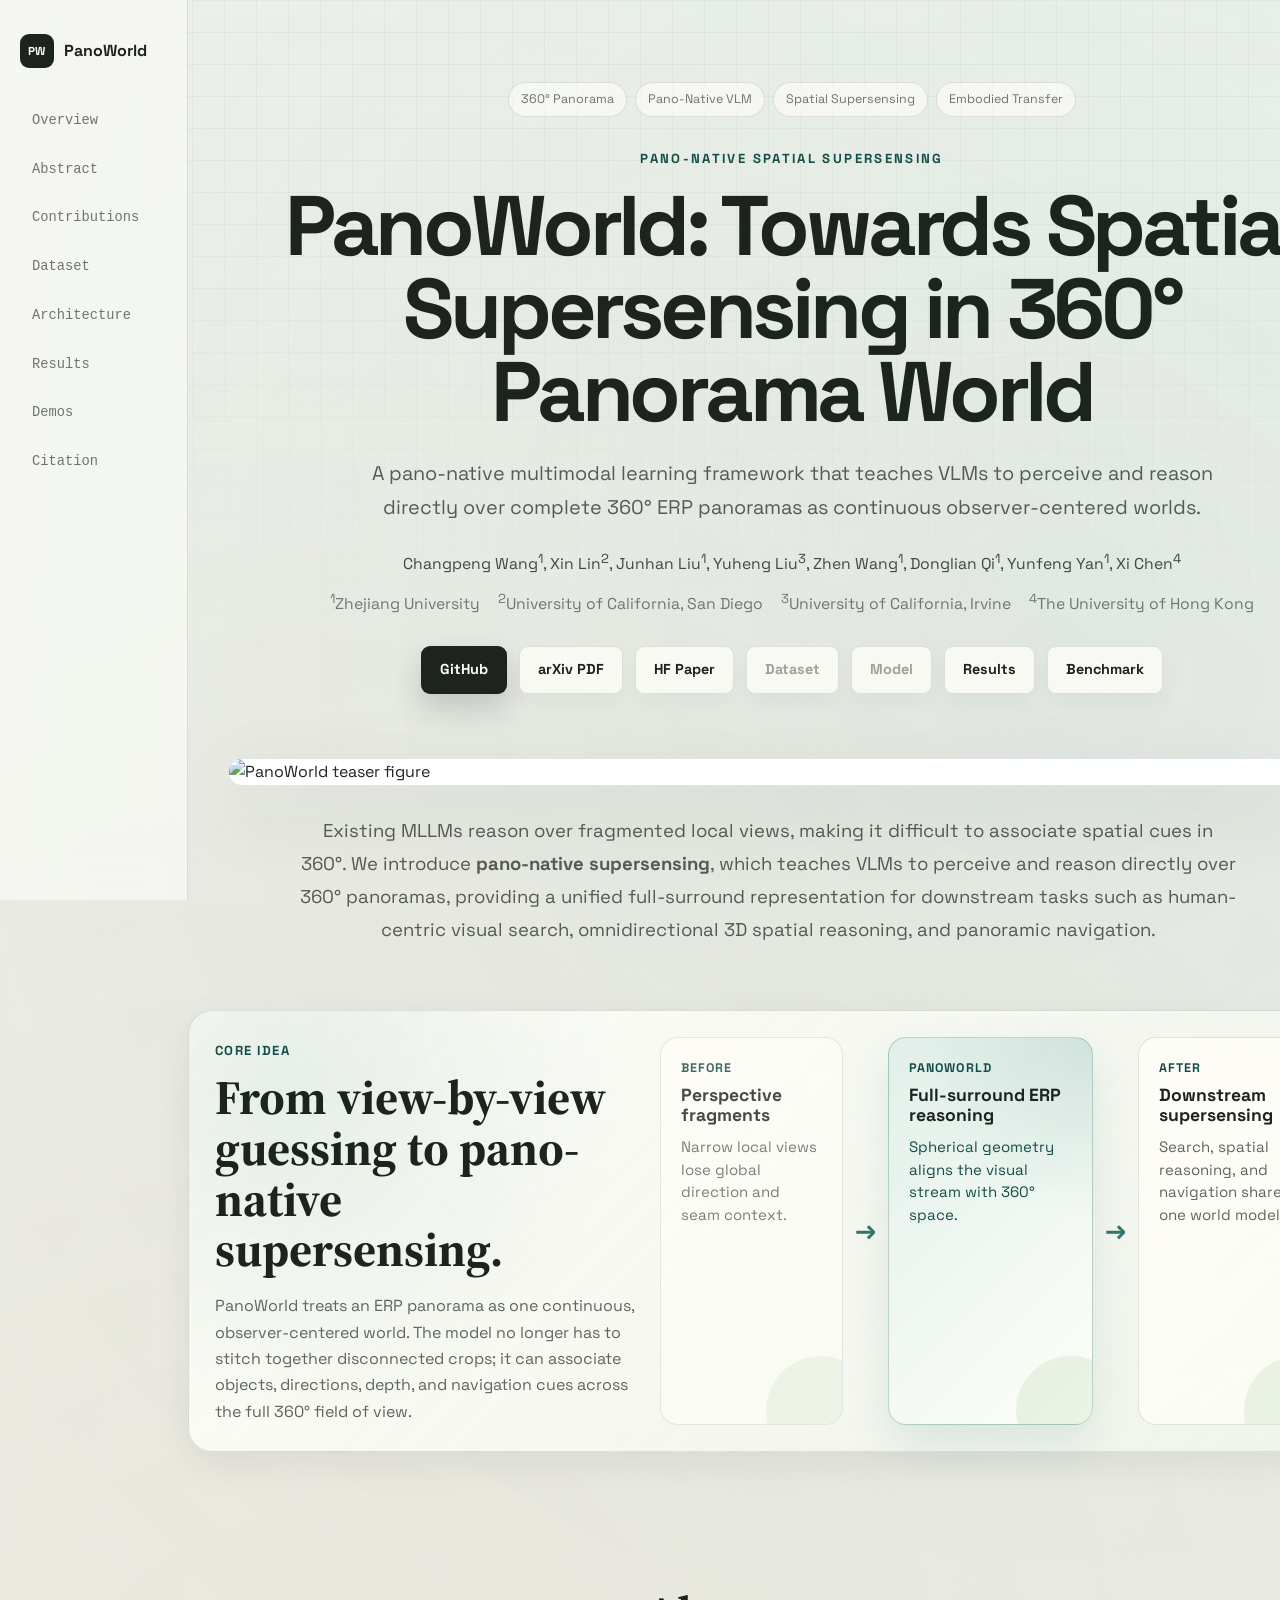
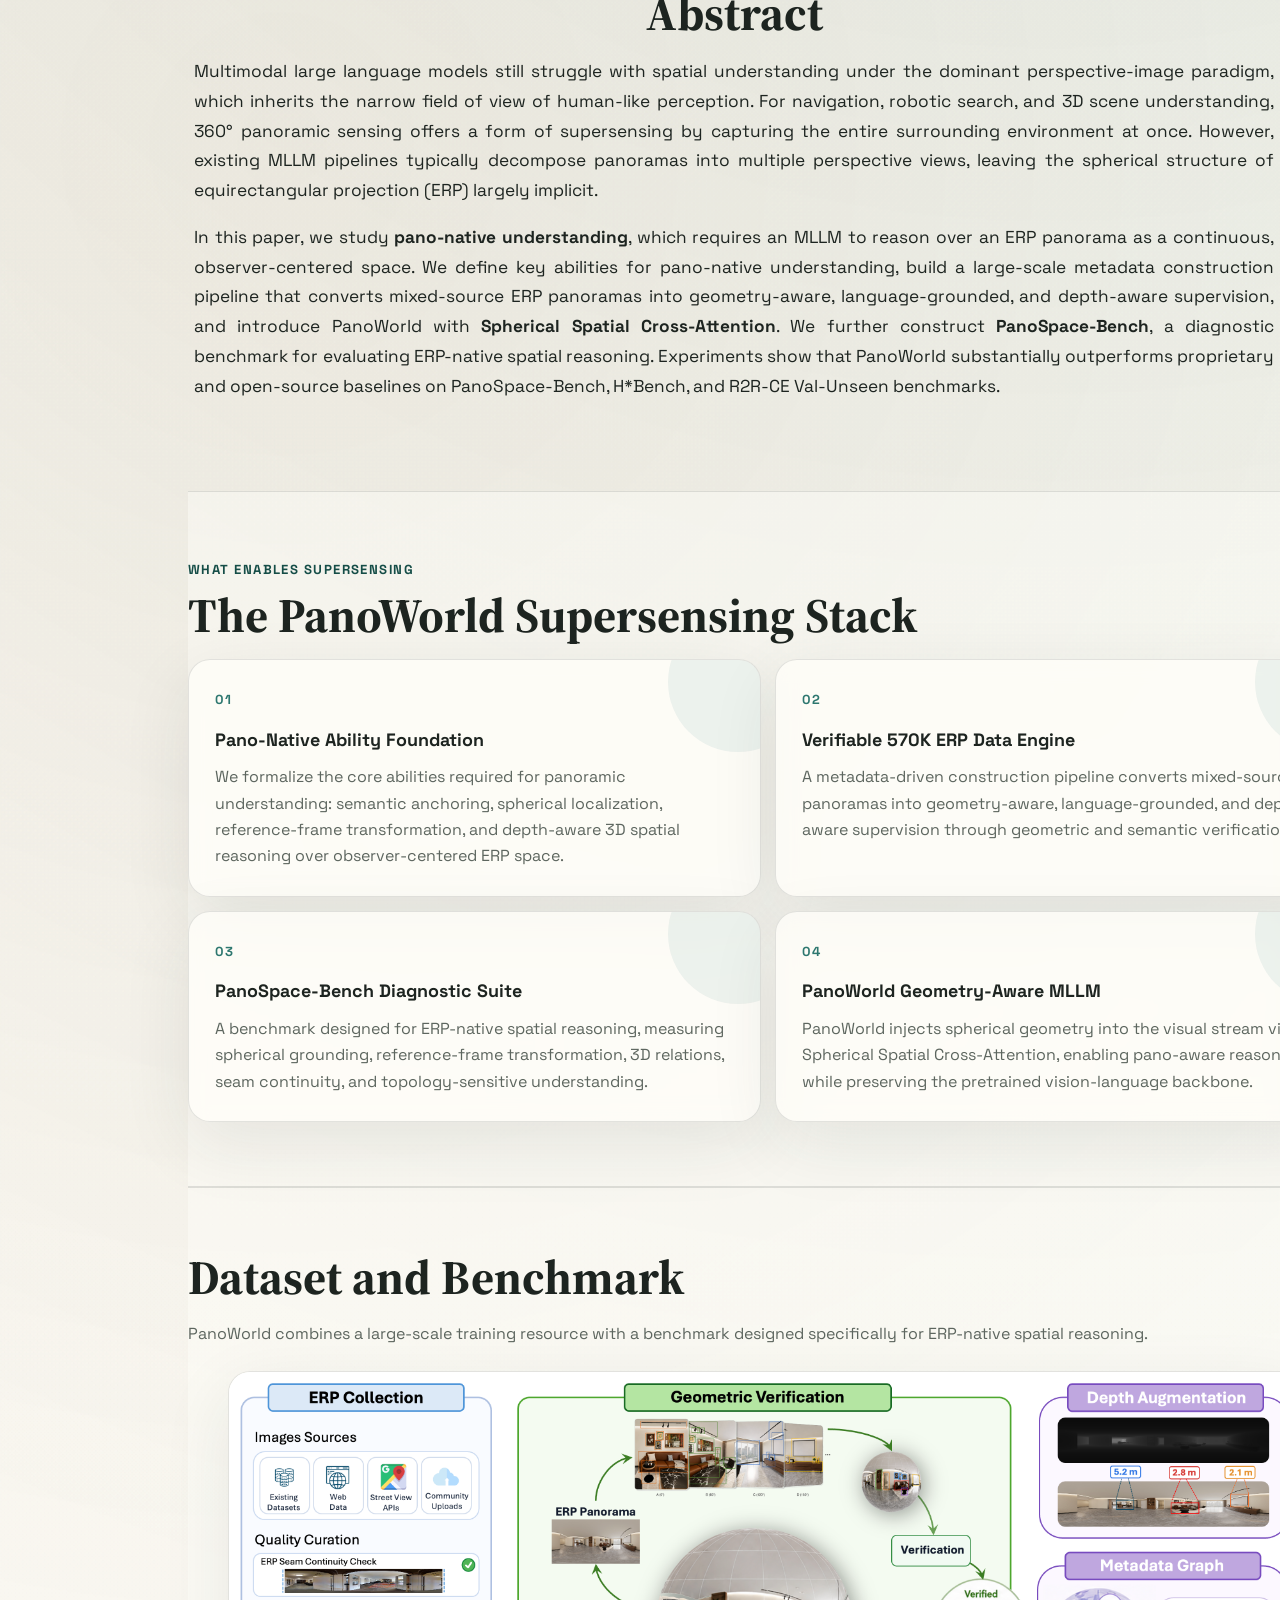
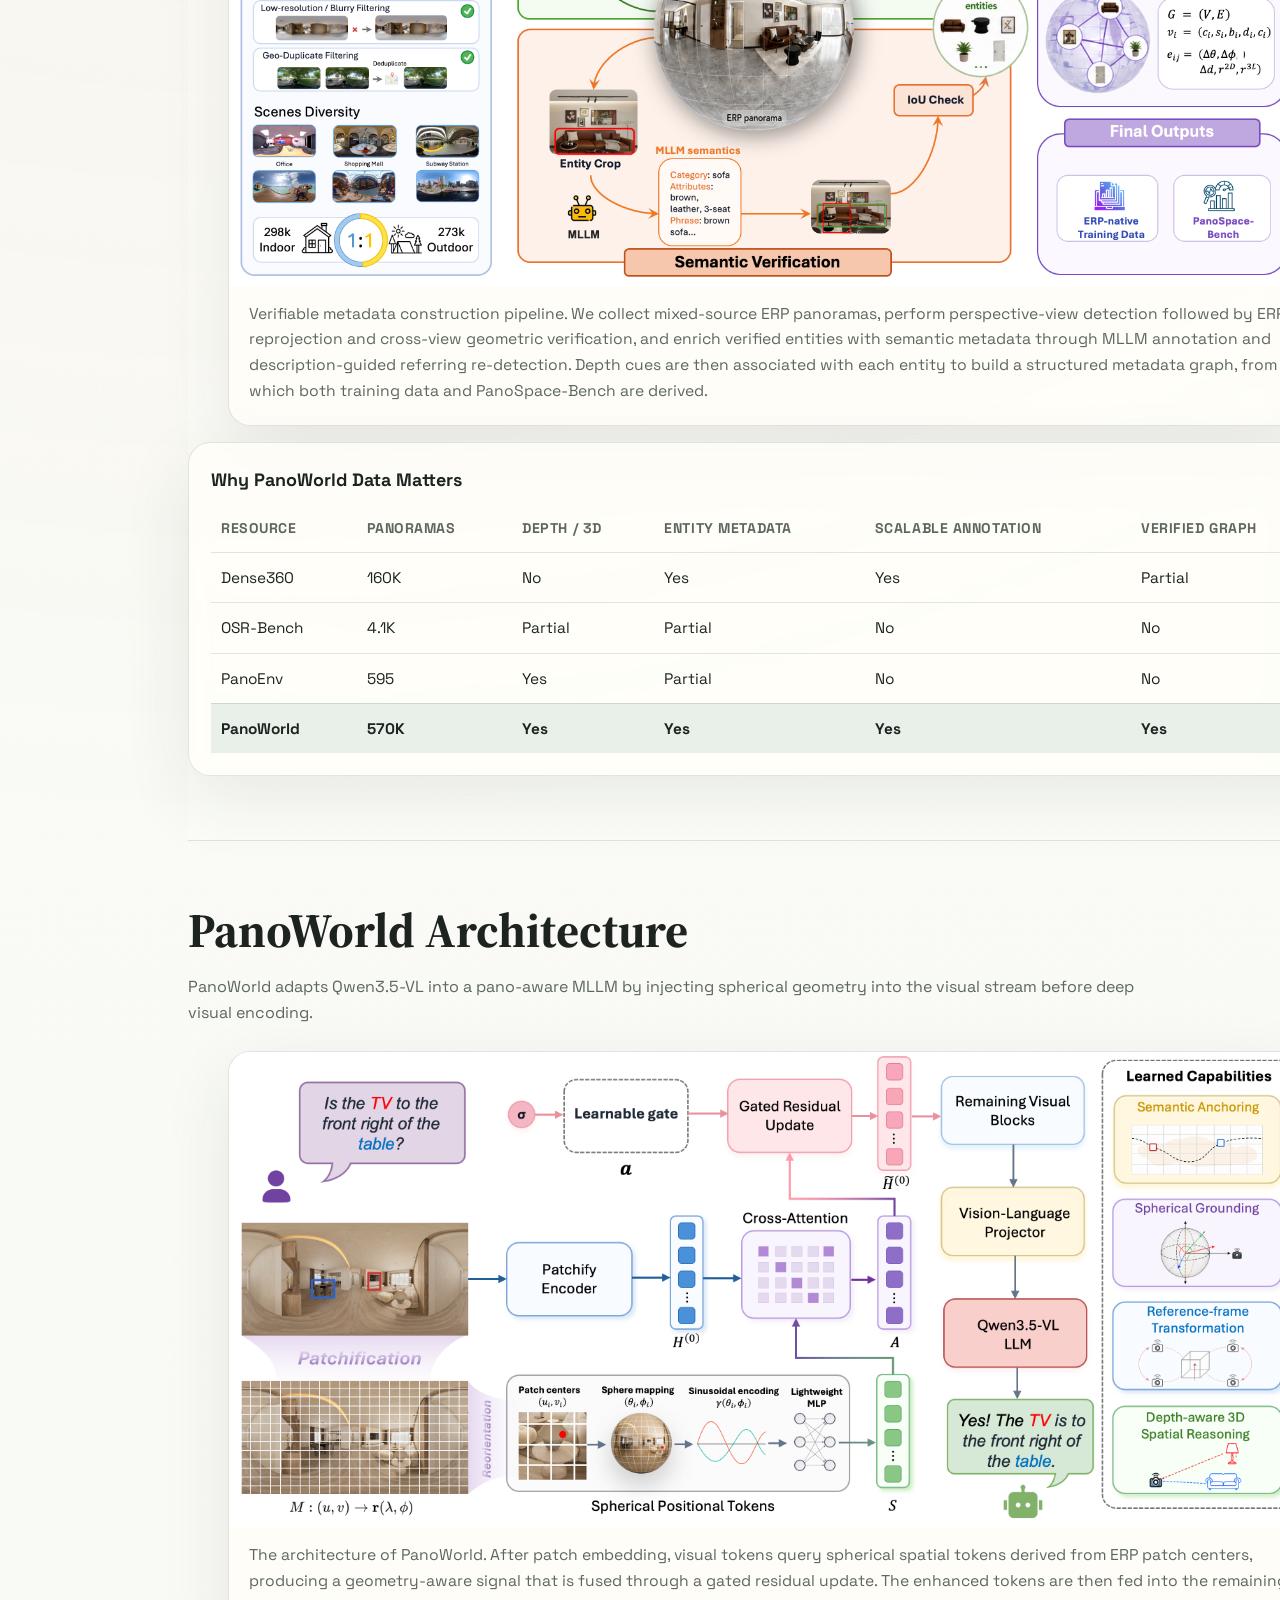
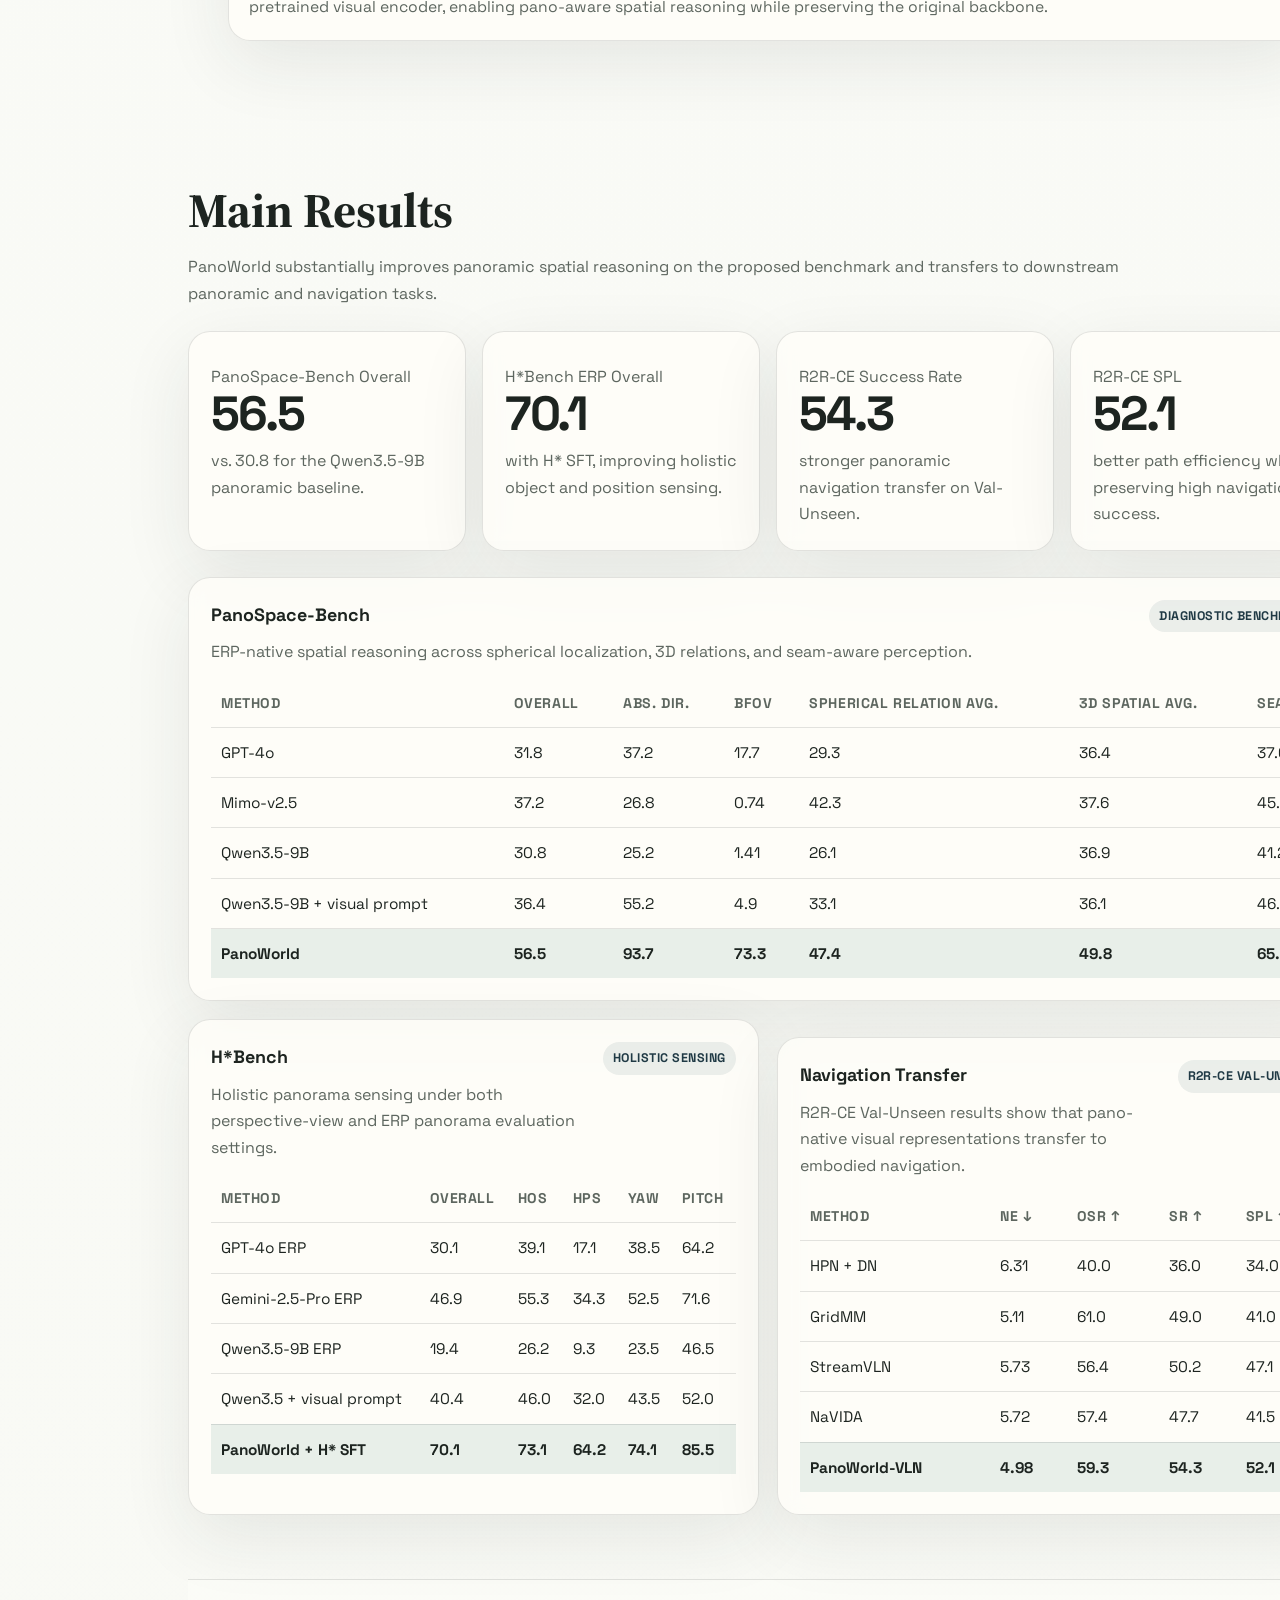
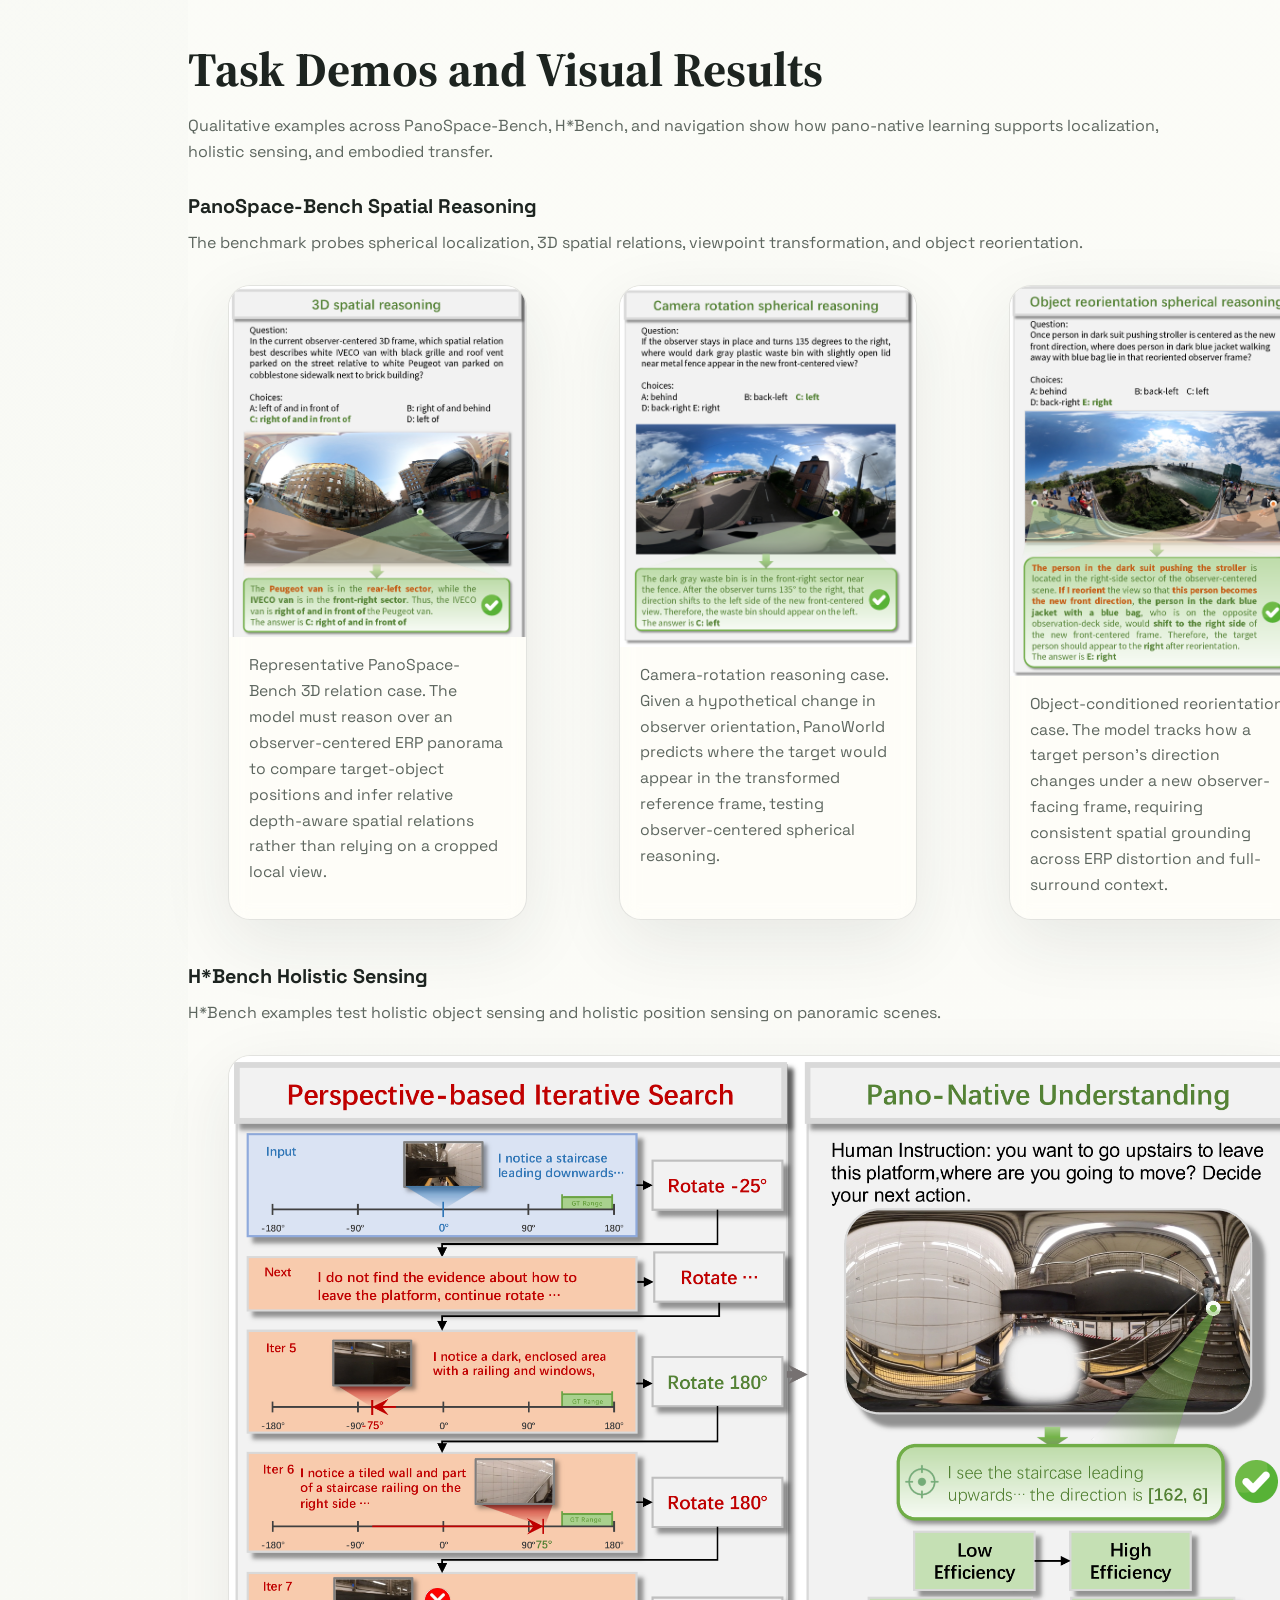
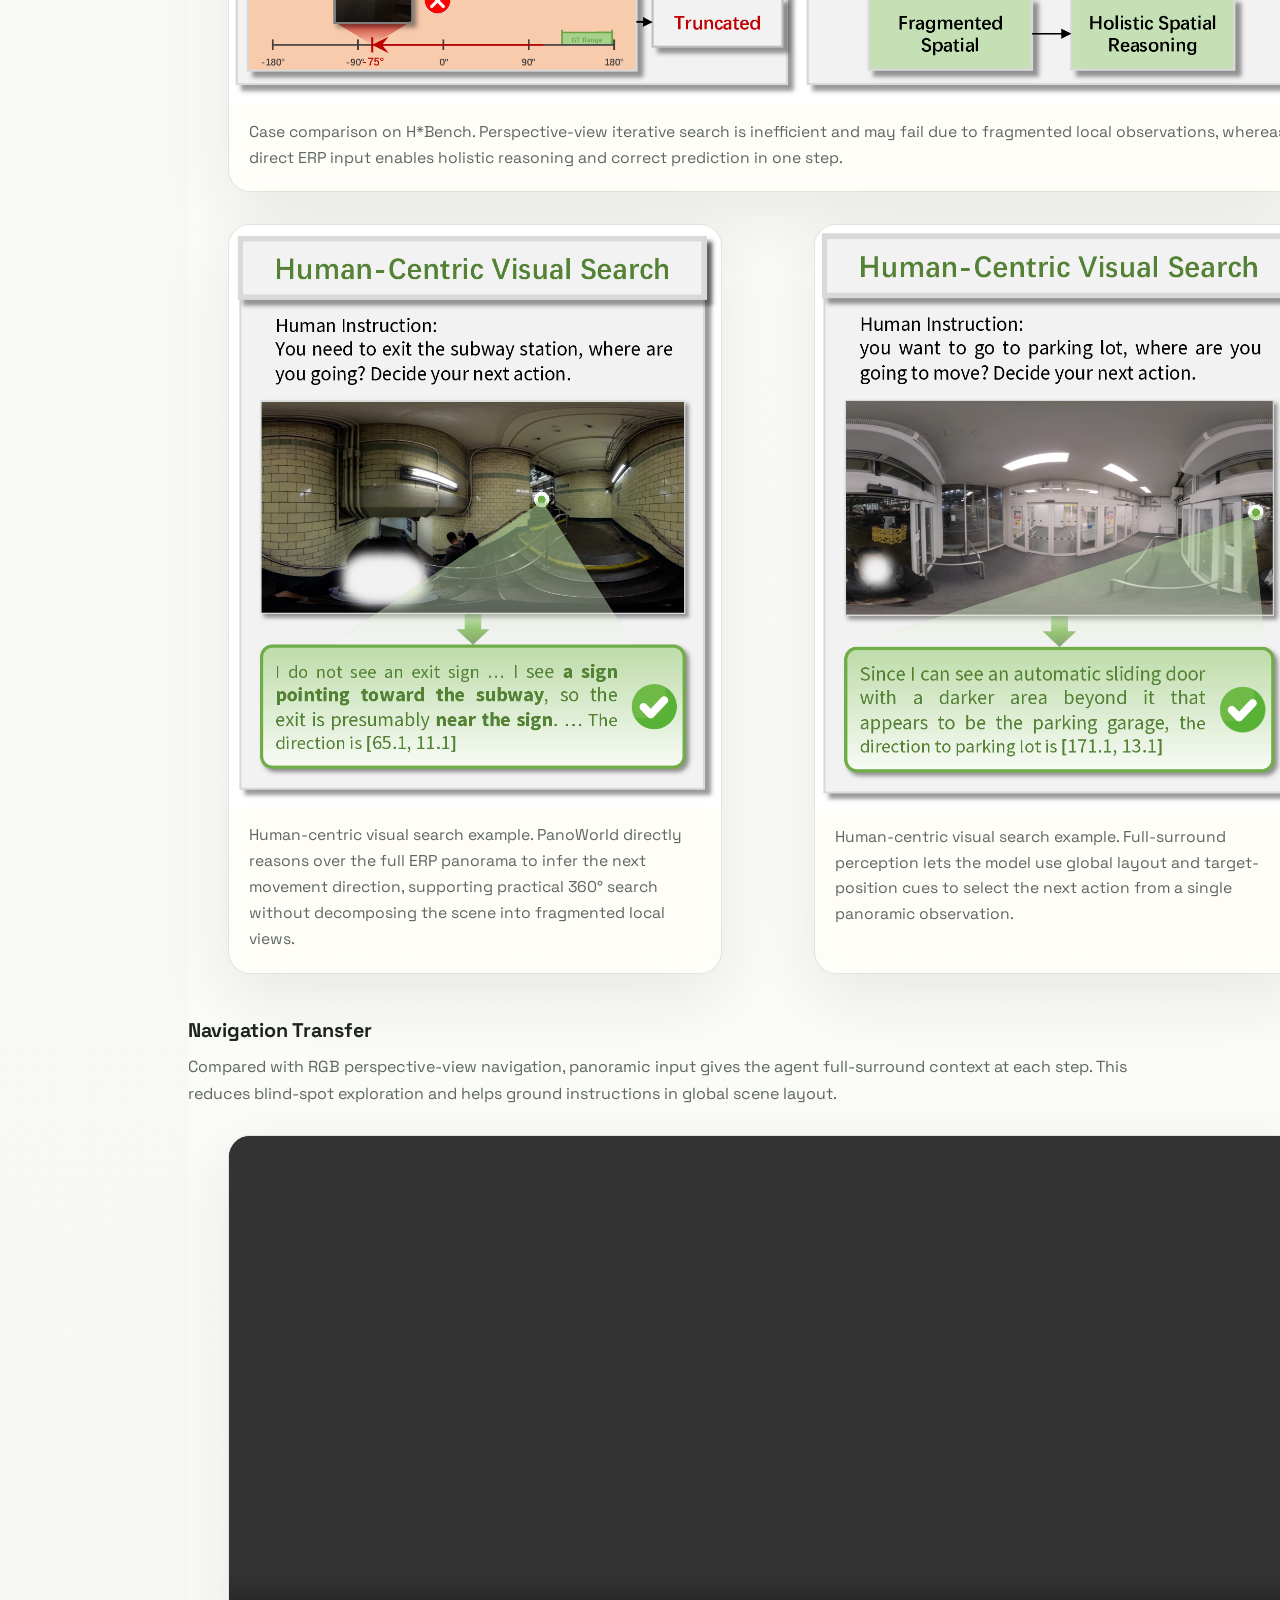
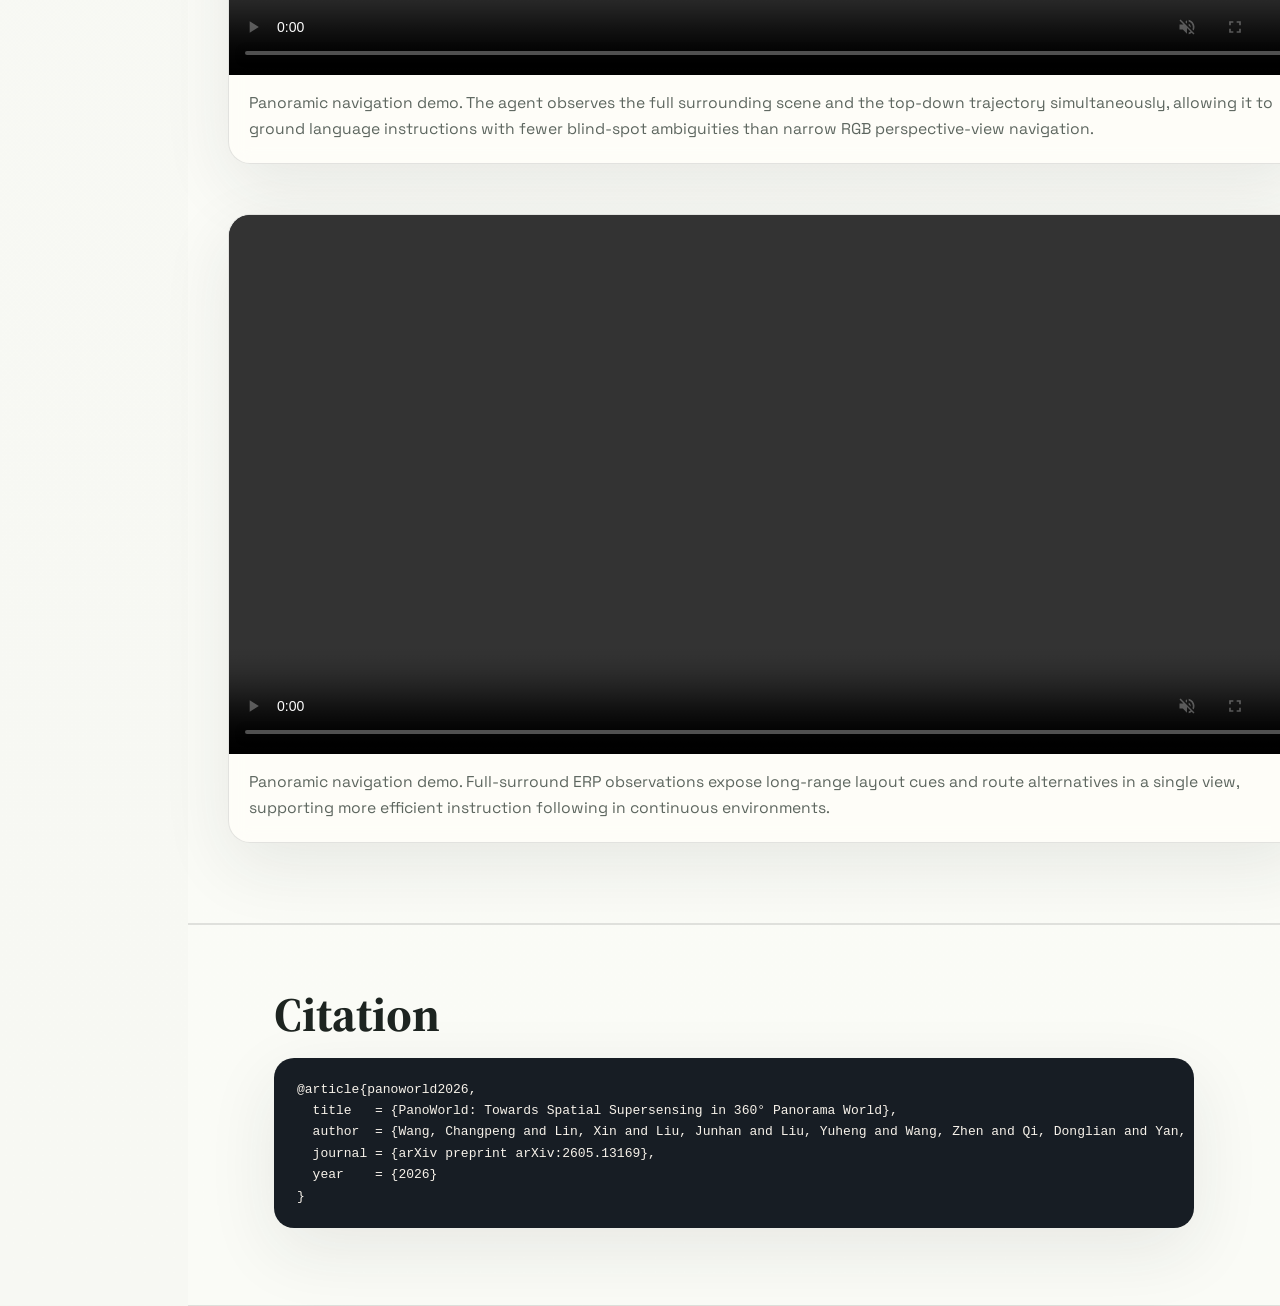
==== commit e6033b74: "Redesign project page with light paper layout" ====
--- a/docs/index.html
+++ b/docs/index.html
@@ -17,46 +17,66 @@
     <link rel="stylesheet" href="./styles.css" />
   </head>
   <body>
+    <nav class="side-nav" aria-label="Page navigation">
+      <a class="side-nav__brand" href="#">
+        <span>PW</span>
+        <strong>PanoWorld</strong>
+      </a>
+      <a href="#overview">Overview</a>
+      <a href="#abstract">Abstract</a>
+      <a href="#contributions">Contributions</a>
+      <a href="#benchmark">Dataset</a>
+      <a href="#architecture">Architecture</a>
+      <a href="#results">Results</a>
+      <a href="#visuals">Demos</a>
+      <a href="#citation">Citation</a>
+    </nav>
+
     <header class="hero">
       <div class="hero__inner">
-        <div class="hero__content">
-          <div class="hero__eyebrow">Project Page · Pano-Native Supersensing</div>
-          <h1>PanoWorld</h1>
-          <p class="hero__kicker">Seeing the whole 360° world at once.</p>
-          <p class="hero__tagline">
-            Towards spatial supersensing in 360° panorama world: teaching VLMs
-            to perceive continuous ERP panoramas directly, then transfer that
-            full-surround understanding to search, 3D reasoning, and navigation.
-          </p>
-          <div class="hero__actions">
-            <a class="button button--primary" href="https://github.com/wcpcp/PanoWorld">GitHub</a>
-            <a class="button" href="https://arxiv.org/pdf/2605.13169">arXiv PDF</a>
-            <a class="button" href="https://huggingface.co/papers/2605.13169">HF Paper</a>
-            <span class="button button--disabled">Dataset</span>
-            <span class="button button--disabled">Model</span>
-            <a class="button" href="#results">Results</a>
-            <a class="button" href="#benchmark">Benchmark</a>
-          </div>
-          <p class="hero__authors">
-            Changpeng Wang<sup>1</sup>, Xin Lin<sup>2</sup>, Junhan Liu<sup>1</sup>,
-            Yuheng Liu<sup>3</sup>, Zhen Wang<sup>1</sup>, Donglian Qi<sup>1</sup>,
-            Yunfeng Yan<sup>1</sup>, Xi Chen<sup>4</sup>
-            <span class="hero__affiliations">
-              <span><sup>1</sup>Zhejiang University</span>
-              <span><sup>2</sup>University of California, San Diego</span>
-              <span><sup>3</sup>University of California, Irvine</span>
-              <span><sup>4</sup>The University of Hong Kong</span>
-            </span>
-          </p>
-        </div>
-        <div class="hero__visual" aria-label="PanoWorld teaser visual">
-          <div class="hero__visual-glow"></div>
-          <div class="hero__orbit hero__orbit--one">Fragmented local views</div>
-          <div class="hero__orbit hero__orbit--two">Unified 360° world</div>
-          <figure class="hero__figure">
+        <div class="hero__tags" aria-label="Project topics">
+          <span>360° Panorama</span>
+          <span>Pano-Native VLM</span>
+          <span>Spatial Supersensing</span>
+          <span>Embodied Transfer</span>
+        </div>
+        <div class="hero__eyebrow">Pano-Native Spatial Supersensing</div>
+        <h1>PanoWorld: Towards Spatial Supersensing in 360° Panorama World</h1>
+        <p class="hero__tagline">
+          A pano-native multimodal learning framework that teaches VLMs to
+          perceive and reason directly over complete 360° ERP panoramas as
+          continuous observer-centered worlds.
+        </p>
+        <p class="hero__authors">
+          Changpeng Wang<sup>1</sup>, Xin Lin<sup>2</sup>, Junhan Liu<sup>1</sup>,
+          Yuheng Liu<sup>3</sup>, Zhen Wang<sup>1</sup>, Donglian Qi<sup>1</sup>,
+          Yunfeng Yan<sup>1</sup>, Xi Chen<sup>4</sup>
+          <span class="hero__affiliations">
+            <span><sup>1</sup>Zhejiang University</span>
+            <span><sup>2</sup>University of California, San Diego</span>
+            <span><sup>3</sup>University of California, Irvine</span>
+            <span><sup>4</sup>The University of Hong Kong</span>
+          </span>
+        </p>
+        <div class="hero__actions">
+          <a class="button button--primary" href="https://github.com/wcpcp/PanoWorld">GitHub</a>
+          <a class="button" href="https://arxiv.org/pdf/2605.13169">arXiv PDF</a>
+          <a class="button" href="https://huggingface.co/papers/2605.13169">HF Paper</a>
+          <span class="button button--disabled">Dataset</span>
+          <span class="button button--disabled">Model</span>
+          <a class="button" href="#results">Results</a>
+          <a class="button" href="#benchmark">Benchmark</a>
+        </div>
+      </div>
+    </header>
+
+    <main>
+      <section id="overview" class="section section--figure">
+        <div class="container">
+          <figure class="figure-card figure-card--hero">
             <img src="./assets/teaser.png" alt="PanoWorld teaser figure" />
           </figure>
-          <div class="hero__caption">
+          <p class="teaser-statement">
             Existing MLLMs reason over fragmented local views, making it
             difficult to associate spatial cues in 360°. We introduce
             <strong>pano-native supersensing</strong>, which teaches VLMs to
@@ -64,17 +84,10 @@
             unified full-surround representation for downstream tasks such as
             human-centric visual search, omnidirectional 3D spatial reasoning,
             and panoramic navigation.
-          </div>
-          <div class="hero__taskbar">
-            <span>Human-centric search</span>
-            <span>Omnidirectional 3D</span>
-            <span>Panoramic navigation</span>
-          </div>
-        </div>
-      </div>
-    </header>
-
-    <main>
+          </p>
+        </div>
+      </section>
+
       <section class="section section--shift">
         <div class="container">
           <div class="supersense-panel">
@@ -112,10 +125,10 @@
         </div>
       </section>
 
-      <section class="section">
-        <div class="container container--narrow abstract-copy">
+      <section id="abstract" class="section">
+        <div class="container container--abstract abstract-copy">
           <h2>Abstract</h2>
-          <p class="lead">
+          <p>
             Multimodal large language models still struggle with spatial
             understanding under the dominant perspective-image paradigm, which
             inherits the narrow field of view of human-like perception. For
@@ -143,7 +156,7 @@
         </div>
       </section>
 
-      <section class="section section--tint">
+      <section id="contributions" class="section section--tint">
         <div class="container">
           <span class="section-kicker">What Enables Supersensing</span>
           <h2>The PanoWorld Supersensing Stack</h2>
@@ -268,7 +281,7 @@
         </div>
       </section>
 
-      <section class="section">
+      <section id="architecture" class="section">
         <div class="container">
           <div class="section-heading">
             <div>
@@ -662,7 +675,7 @@
         </div>
       </section>
 
-      <section class="section section--tint">
+      <section id="citation" class="section section--tint">
         <div class="container container--narrow">
           <h2>Citation</h2>
           <pre class="citation"><code>@article{panoworld2026,
--- a/docs/styles.css
+++ b/docs/styles.css
@@ -1,21 +1,22 @@
 :root {
-  --bg: #f5f1e8;
-  --surface: rgba(255, 255, 255, 0.72);
+  --bg: #f7f8f3;
+  --paper: #fffef9;
+  --surface: rgba(255, 254, 249, 0.82);
   --surface-strong: #ffffff;
-  --ink: #16202a;
-  --muted: #56616c;
-  --line: rgba(22, 32, 42, 0.12);
-  --accent: #c5682e;
-  --accent-hot: #ef8b3a;
-  --accent-dark: #7a3d16;
-  --accent-soft: #f2d1b5;
-  --aqua: #79d1bd;
-  --sage: #8bbd7b;
-  --navy: #163247;
-  --navy-deep: #081822;
-  --shadow: 0 20px 50px rgba(17, 26, 34, 0.08);
-  --shadow-strong: 0 30px 90px rgba(11, 24, 33, 0.24);
-  --radius: 24px;
+  --ink: #1d2420;
+  --muted: #5d665f;
+  --soft: #eef2eb;
+  --line: rgba(29, 36, 32, 0.12);
+  --grid: rgba(29, 36, 32, 0.055);
+  --accent: #2d776f;
+  --accent-2: #d98245;
+  --accent-dark: #154d47;
+  --accent-soft: #dfeee9;
+  --sage: #6d9868;
+  --navy: #203a45;
+  --shadow: 0 22px 70px rgba(34, 46, 40, 0.09);
+  --shadow-soft: 0 12px 36px rgba(34, 46, 40, 0.07);
+  --radius: 22px;
 }
 
 * {
@@ -30,11 +31,17 @@
   margin: 0;
   color: var(--ink);
   background:
-    radial-gradient(circle at 4% 0%, rgba(239, 139, 58, 0.18), transparent 28%),
-    radial-gradient(circle at 94% 12%, rgba(121, 209, 189, 0.18), transparent 26%),
-    linear-gradient(180deg, #fbf8f2 0%, var(--bg) 100%);
+    radial-gradient(circle at 82% 6%, rgba(45, 119, 111, 0.12), transparent 26%),
+    radial-gradient(circle at 22% 16%, rgba(217, 130, 69, 0.10), transparent 25%),
+    linear-gradient(180deg, #fbfcf8 0%, var(--bg) 100%);
   font-family: "Space Grotesk", system-ui, sans-serif;
   line-height: 1.65;
+}
+
+@media (min-width: 1180px) {
+  body {
+    padding-left: 188px;
+  }
 }
 
 body::before {
@@ -43,10 +50,10 @@
   z-index: -1;
   pointer-events: none;
   background-image:
-    linear-gradient(rgba(22, 32, 42, 0.035) 1px, transparent 1px),
-    linear-gradient(90deg, rgba(22, 32, 42, 0.035) 1px, transparent 1px);
-  background-size: 56px 56px;
-  mask-image: linear-gradient(180deg, rgba(0, 0, 0, 0.7), transparent 72%);
+    linear-gradient(var(--grid) 1px, transparent 1px),
+    linear-gradient(90deg, var(--grid) 1px, transparent 1px);
+  background-size: 32px 32px;
+  mask-image: linear-gradient(180deg, rgba(0, 0, 0, 0.82), transparent 76%);
   content: "";
 }
 
@@ -60,124 +67,136 @@
   text-decoration: none;
 }
 
+.side-nav {
+  position: fixed;
+  inset: 0 auto 0 0;
+  z-index: 20;
+  width: 188px;
+  padding: 34px 20px;
+  border-right: 1px solid var(--line);
+  background: rgba(247, 248, 243, 0.82);
+  backdrop-filter: blur(18px);
+}
+
+.side-nav__brand {
+  display: flex;
+  align-items: center;
+  gap: 10px;
+  margin-bottom: 32px;
+  color: var(--ink);
+  font-weight: 800;
+}
+
+.side-nav__brand span {
+  display: grid;
+  place-items: center;
+  width: 34px;
+  height: 34px;
+  border-radius: 9px;
+  background: var(--ink);
+  color: #fffef9;
+  font-size: 0.72rem;
+  letter-spacing: 0.06em;
+}
+
+.side-nav > a:not(.side-nav__brand) {
+  display: block;
+  margin: 6px 0;
+  padding: 10px 12px;
+  border-radius: 8px;
+  color: rgba(29, 36, 32, 0.62);
+  font-family: ui-monospace, "SFMono-Regular", Menlo, monospace;
+  font-size: 0.86rem;
+  transition: color 160ms ease, background 160ms ease;
+}
+
+.side-nav > a:not(.side-nav__brand):hover {
+  background: var(--soft);
+  color: var(--ink);
+}
+
 .hero {
-  padding: 28px 18px 34px;
+  padding: 82px 24px 28px;
 }
 
 .hero__inner,
 .container {
-  width: min(1240px, calc(100vw - 32px));
+  width: min(1160px, calc(100vw - 48px));
   margin: 0 auto;
 }
 
 .container--narrow {
-  width: min(920px, calc(100vw - 32px));
+  width: min(920px, calc(100vw - 48px));
+}
+
+.container--abstract {
+  width: min(1080px, calc(100vw - 48px));
 }
 
 .hero__inner {
   position: relative;
-  overflow: hidden;
-  display: grid;
-  grid-template-columns: minmax(0, 0.88fr) minmax(520px, 1.12fr);
-  gap: 34px;
-  align-items: center;
-  min-height: 660px;
-  padding: 52px;
-  border: 1px solid rgba(255, 255, 255, 0.45);
-  border-radius: 34px;
-  background:
-    radial-gradient(circle at 76% 6%, rgba(121, 209, 189, 0.26), transparent 30%),
-    radial-gradient(circle at 20% 84%, rgba(239, 139, 58, 0.22), transparent 30%),
-    linear-gradient(135deg, rgba(7, 21, 31, 0.99), rgba(29, 64, 83, 0.96) 58%, rgba(45, 79, 81, 0.94)),
-    linear-gradient(180deg, rgba(255, 255, 255, 0.10), transparent);
-  color: #fffaf3;
-  box-shadow: var(--shadow-strong);
-}
-
-.hero__inner::before {
-  position: absolute;
-  inset: 22px;
-  border: 1px solid rgba(255, 255, 255, 0.08);
-  border-radius: 26px;
-  pointer-events: none;
-  content: "";
-}
-
-.hero__inner::after {
-  position: absolute;
-  right: -160px;
-  bottom: -210px;
-  width: 560px;
-  height: 560px;
+  text-align: center;
+}
+
+.hero__tags {
+  display: flex;
+  flex-wrap: wrap;
+  justify-content: center;
+  gap: 8px;
+  margin-bottom: 28px;
+}
+
+.hero__tags span {
+  padding: 6px 12px;
+  border: 1px solid var(--line);
   border-radius: 999px;
-  background:
-    radial-gradient(circle, rgba(239, 139, 58, 0.20), transparent 60%),
-    repeating-radial-gradient(circle, rgba(255, 255, 255, 0.13) 0 1px, transparent 1px 28px);
-  content: "";
-}
-
-.hero__content,
-.hero__visual {
-  position: relative;
-  z-index: 1;
+  background: rgba(255, 254, 249, 0.62);
+  color: rgba(29, 36, 32, 0.62);
+  font-size: 0.78rem;
 }
 
 .hero__eyebrow {
-  position: relative;
   display: inline-flex;
-  padding: 7px 13px;
-  border-radius: 999px;
-  background: rgba(255, 255, 255, 0.11);
-  color: #f9d9bc;
-  font-size: 0.85rem;
-  letter-spacing: 0.08em;
+  margin-bottom: 16px;
+  color: var(--accent-dark);
+  font-size: 0.82rem;
+  font-weight: 800;
+  letter-spacing: 0.18em;
   text-transform: uppercase;
-  z-index: 1;
 }
 
 .hero h1 {
-  position: relative;
-  margin: 22px 0 8px;
-  font-size: clamp(4.4rem, 10vw, 8.8rem);
-  line-height: 0.82;
+  max-width: 1040px;
+  margin: 0 auto 22px;
+  font-size: clamp(3rem, 6.6vw, 5.35rem);
+  line-height: 0.98;
   letter-spacing: -0.05em;
-  z-index: 1;
-}
-
-.hero__kicker {
-  margin: 0 0 14px;
-  max-width: 760px;
-  color: #fbf1e6;
-  font-size: clamp(1.65rem, 3.2vw, 3.15rem);
-  line-height: 1.02;
-  letter-spacing: -0.045em;
-  font-weight: 700;
 }
 
 .hero__tagline {
-  position: relative;
-  max-width: 740px;
-  margin: 0;
-  font-size: clamp(1.02rem, 1.7vw, 1.22rem);
-  color: rgba(255, 250, 243, 0.78);
-  z-index: 1;
+  max-width: 890px;
+  margin: 0 auto;
+  color: rgba(29, 36, 32, 0.72);
+  font-size: clamp(1.05rem, 1.55vw, 1.25rem);
+  line-height: 1.72;
 }
 
 .hero__authors {
-  position: relative;
-  max-width: 1080px;
-  margin: 26px 0 0;
-  color: rgba(255, 250, 243, 0.78);
-  font-size: 0.94rem;
-  z-index: 1;
+  max-width: 960px;
+  margin: 24px auto 0;
+  color: rgba(29, 36, 32, 0.82);
+  font-size: 0.98rem;
+  line-height: 1.65;
 }
 
 .hero__affiliations {
   display: flex;
   flex-wrap: wrap;
+  justify-content: center;
   gap: 6px 18px;
   margin-top: 10px;
   line-height: 1.7;
+  color: rgba(29, 36, 32, 0.58);
 }
 
 .hero__affiliations span {
@@ -185,163 +204,73 @@
 }
 
 .hero__actions {
-  position: relative;
   display: flex;
   flex-wrap: wrap;
+  justify-content: center;
   gap: 12px;
-  margin-top: 30px;
-  z-index: 1;
+  margin-top: 28px;
 }
 
 .button {
   display: inline-flex;
   align-items: center;
   justify-content: center;
-  padding: 12px 18px;
-  border-radius: 999px;
-  border: 1px solid rgba(255, 255, 255, 0.18);
-  background: rgba(255, 255, 255, 0.06);
-  color: #fffaf3;
-  font-weight: 600;
+  min-height: 46px;
+  padding: 11px 18px;
+  border-radius: 9px;
+  border: 1px solid var(--line);
+  background: rgba(255, 254, 249, 0.78);
+  color: var(--ink);
+  font-weight: 700;
+  font-size: 0.9rem;
   white-space: nowrap;
-  transition: transform 180ms ease, border-color 180ms ease, background 180ms ease;
+  box-shadow: 0 8px 22px rgba(34, 46, 40, 0.04);
+  transition: transform 160ms ease, border-color 160ms ease, background 160ms ease;
 }
 
 .button:hover {
   transform: translateY(-2px);
-  border-color: rgba(255, 255, 255, 0.44);
-  background: rgba(255, 255, 255, 0.12);
+  border-color: rgba(29, 36, 32, 0.24);
+  background: #ffffff;
 }
 
 .button--primary {
-  background: linear-gradient(135deg, var(--accent-hot), #bf5a1b);
+  background: var(--ink);
   border-color: transparent;
-  box-shadow: 0 12px 30px rgba(197, 104, 46, 0.25);
+  color: #fffef9;
+  box-shadow: 0 14px 30px rgba(29, 36, 32, 0.18);
 }
 
 .button--primary:hover {
-  background: linear-gradient(135deg, #f29a50, #c76324);
+  background: var(--accent-dark);
 }
 
 .button--disabled {
   cursor: default;
-  opacity: 0.58;
+  color: rgba(29, 36, 32, 0.42);
 }
 
 .button--disabled:hover {
   transform: none;
-  background: rgba(255, 255, 255, 0.06);
-}
-
-.hero__visual {
-  min-width: 0;
-}
-
-.hero__visual-glow {
-  position: absolute;
-  inset: 9% 5% auto auto;
-  width: 68%;
-  height: 58%;
-  border-radius: 999px;
-  background: radial-gradient(circle, rgba(121, 209, 189, 0.26), transparent 66%);
-  filter: blur(18px);
-}
-
-.hero__figure {
-  position: relative;
-  overflow: hidden;
-  margin: 0;
-  border: 1px solid rgba(255, 255, 255, 0.20);
-  border-radius: 26px;
-  background: rgba(255, 255, 255, 0.08);
-  box-shadow: 0 26px 80px rgba(0, 0, 0, 0.24);
-  transform: rotate(1.2deg);
-}
-
-.hero__figure img {
-  width: 100%;
-}
-
-.hero__figure::after {
-  position: absolute;
-  inset: 0;
-  background:
-    linear-gradient(110deg, rgba(255, 255, 255, 0.18), transparent 24%),
-    linear-gradient(180deg, transparent 68%, rgba(8, 24, 34, 0.48));
-  pointer-events: none;
-  content: "";
-}
-
-.hero__orbit {
-  position: absolute;
-  z-index: 2;
-  padding: 8px 12px;
-  border: 1px solid rgba(255, 255, 255, 0.22);
-  border-radius: 999px;
-  background: rgba(8, 24, 34, 0.66);
-  color: rgba(255, 250, 243, 0.88);
-  box-shadow: 0 12px 30px rgba(0, 0, 0, 0.24);
-  backdrop-filter: blur(12px);
-  font-size: 0.8rem;
-  font-weight: 700;
-}
-
-.hero__orbit--one {
-  top: -16px;
-  left: 26px;
-}
-
-.hero__orbit--two {
-  right: 22px;
-  bottom: 154px;
-}
-
-.hero__caption {
-  position: relative;
-  margin: -34px 24px 0;
-  padding: 18px 20px;
-  border: 1px solid rgba(255, 255, 255, 0.18);
-  border-radius: 20px;
-  background: rgba(8, 24, 34, 0.78);
-  color: rgba(255, 250, 243, 0.82);
-  box-shadow: 0 18px 50px rgba(0, 0, 0, 0.22);
-  backdrop-filter: blur(16px);
-  font-size: 0.95rem;
-  line-height: 1.58;
-}
-
-.hero__taskbar {
-  display: grid;
-  grid-template-columns: repeat(3, minmax(0, 1fr));
-  gap: 10px;
-  margin-top: 12px;
-}
-
-.hero__taskbar span {
-  display: flex;
-  align-items: center;
-  min-height: 54px;
-  padding: 10px 12px;
-  border: 1px solid rgba(255, 255, 255, 0.14);
-  border-radius: 16px;
-  background: rgba(255, 255, 255, 0.08);
-  color: rgba(255, 250, 243, 0.84);
-  font-size: 0.82rem;
-  font-weight: 700;
+  background: rgba(255, 254, 249, 0.78);
 }
 
 .section {
-  padding: 28px 0 72px;
+  padding: 64px 0;
 }
 
 .section--tint {
-  background: rgba(255, 255, 255, 0.35);
+  background: rgba(255, 254, 249, 0.42);
   border-top: 1px solid var(--line);
   border-bottom: 1px solid var(--line);
 }
 
+.section--figure {
+  padding: 20px 0 46px;
+}
+
 .section--shift {
-  padding: 18px 0 70px;
+  padding: 18px 0 64px;
 }
 
 .section-kicker {
@@ -361,18 +290,27 @@
   line-height: 1.06;
 }
 
+.teaser-statement {
+  max-width: 940px;
+  margin: 28px auto 0;
+  color: rgba(29, 36, 32, 0.72);
+  font-size: clamp(1.04rem, 1.45vw, 1.24rem);
+  line-height: 1.78;
+  text-align: center;
+}
+
 .supersense-panel {
   display: grid;
   grid-template-columns: minmax(260px, 0.78fr) minmax(0, 1.22fr);
   gap: 22px;
   align-items: stretch;
   padding: 26px;
-  border: 1px solid rgba(22, 32, 42, 0.10);
-  border-radius: 30px;
+  border: 1px solid var(--line);
+  border-radius: 24px;
   background:
-    radial-gradient(circle at 8% 18%, rgba(239, 139, 58, 0.14), transparent 28%),
-    linear-gradient(135deg, rgba(255, 255, 255, 0.88), rgba(246, 240, 229, 0.68));
-  box-shadow: 0 24px 70px rgba(17, 26, 34, 0.10);
+    radial-gradient(circle at 8% 18%, rgba(45, 119, 111, 0.10), transparent 30%),
+    linear-gradient(135deg, rgba(255, 254, 249, 0.92), rgba(241, 246, 238, 0.78));
+  box-shadow: var(--shadow-soft);
 }
 
 .supersense-panel__copy h2 {
@@ -396,8 +334,8 @@
   overflow: hidden;
   padding: 20px;
   border: 1px solid var(--line);
-  border-radius: 22px;
-  background: rgba(255, 255, 255, 0.72);
+  border-radius: 18px;
+  background: rgba(255, 254, 249, 0.80);
 }
 
 .flow-card::after {
@@ -439,15 +377,17 @@
 }
 
 .flow-card--active {
+  border-color: rgba(45, 119, 111, 0.30);
   background:
-    linear-gradient(135deg, rgba(22, 50, 71, 0.96), rgba(42, 92, 92, 0.92));
-  color: #fffaf3;
-  box-shadow: 0 18px 50px rgba(22, 50, 71, 0.18);
+    radial-gradient(circle at 100% 0%, rgba(45, 119, 111, 0.14), transparent 42%),
+    linear-gradient(135deg, rgba(223, 238, 233, 0.92), rgba(255, 254, 249, 0.90));
+  color: var(--ink);
+  box-shadow: 0 18px 42px rgba(45, 119, 111, 0.12);
 }
 
 .flow-card--active span,
 .flow-card--active p {
-  color: rgba(255, 250, 243, 0.78);
+  color: var(--accent-dark);
 }
 
 .flow-arrow {
@@ -465,8 +405,18 @@
 
 .abstract-copy p {
   color: var(--ink);
-  font-size: 1.08rem;
+  font-size: clamp(1.03rem, 1.35vw, 1.16rem);
   line-height: 1.72;
+  text-align: justify;
+  text-wrap: pretty;
+}
+
+.abstract-copy h2 {
+  text-align: center;
+}
+
+.abstract-copy {
+  padding: 8px 0;
 }
 
 .section-heading {
@@ -490,13 +440,19 @@
 .stat {
   border: 1px solid var(--line);
   border-radius: var(--radius);
-  background: var(--surface);
+  background: rgba(255, 254, 249, 0.78);
   backdrop-filter: blur(10px);
   box-shadow: var(--shadow);
 }
 
 .figure-card {
   overflow: hidden;
+}
+
+.figure-card--hero {
+  border-radius: 18px;
+  background: #ffffff;
+  box-shadow: 0 26px 80px rgba(34, 46, 40, 0.10);
 }
 
 .figure-card img {
@@ -529,14 +485,14 @@
   width: 140px;
   height: 140px;
   border-radius: 999px;
-  background: rgba(197, 104, 46, 0.08);
+  background: rgba(45, 119, 111, 0.08);
   content: "";
 }
 
 .card__index {
   display: inline-flex;
   margin-bottom: 14px;
-  color: rgba(197, 104, 46, 0.78);
+  color: var(--accent);
   font-size: 0.82rem;
   font-weight: 800;
   letter-spacing: 0.10em;
@@ -651,7 +607,7 @@
 }
 
 .table-row--highlight td {
-  background: rgba(197, 104, 46, 0.10);
+  background: rgba(45, 119, 111, 0.10);
   font-weight: 700;
 }
 
@@ -752,16 +708,18 @@
     min-height: auto;
   }
 
-  .hero__visual {
-    max-width: 840px;
-  }
-
   .supersense-flow {
     grid-template-columns: 1fr;
   }
 
   .flow-arrow {
     transform: rotate(90deg);
+  }
+}
+
+@media (max-width: 1179px) {
+  .side-nav {
+    display: none;
   }
 }
 
@@ -789,9 +747,6 @@
     padding: 32px 24px;
   }
 
-  .hero__taskbar {
-    grid-template-columns: 1fr;
-  }
 }
 
 @media (max-width: 640px) {
@@ -801,28 +756,17 @@
 
   .hero__inner,
   .container,
-  .container--narrow {
+  .container--narrow,
+  .container--abstract {
     width: min(100vw - 24px, 1120px);
   }
 
   .hero__inner {
-    border-radius: 24px;
+    padding: 0;
   }
 
   .hero h1 {
-    font-size: clamp(3rem, 20vw, 4.8rem);
-  }
-
-  .hero__caption {
-    margin: 12px 0 0;
-  }
-
-  .hero__figure {
-    transform: none;
-  }
-
-  .hero__orbit {
-    display: none;
+    font-size: clamp(2.55rem, 14vw, 4.2rem);
   }
 
   .supersense-panel {
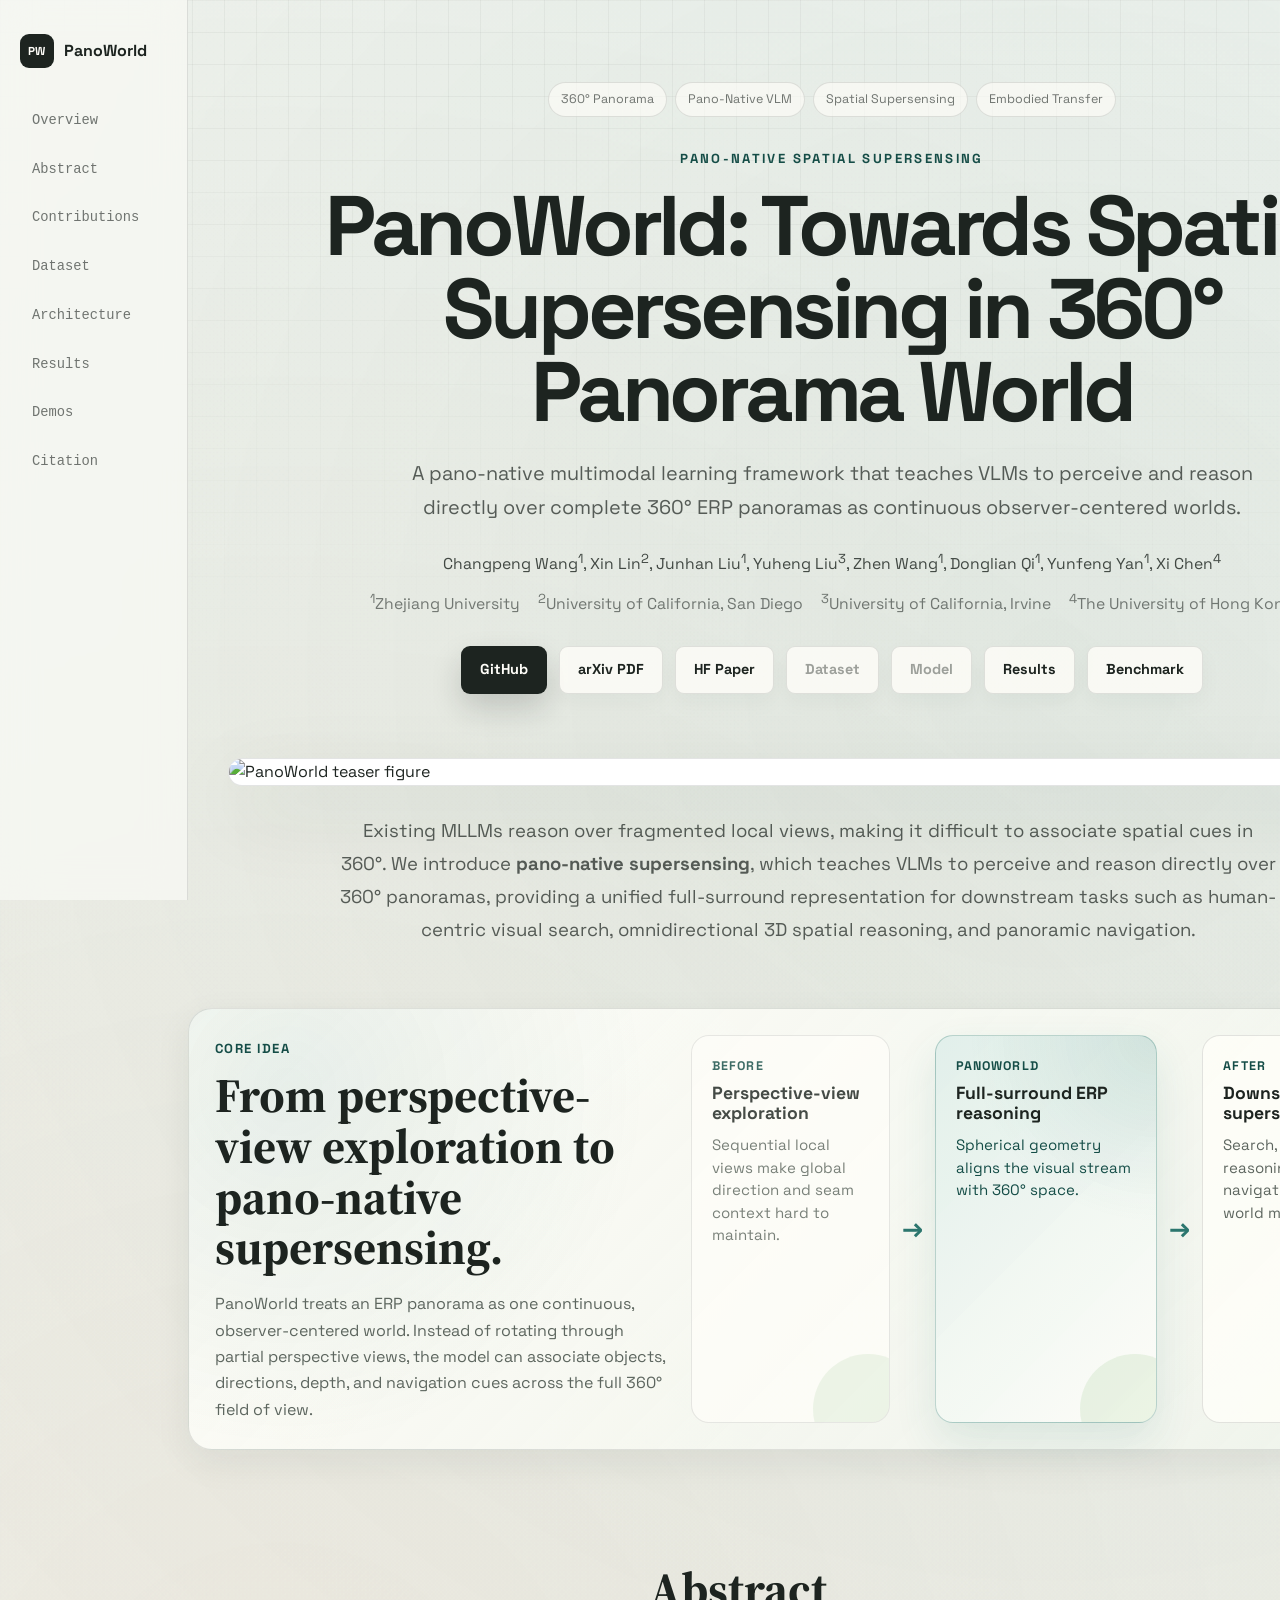
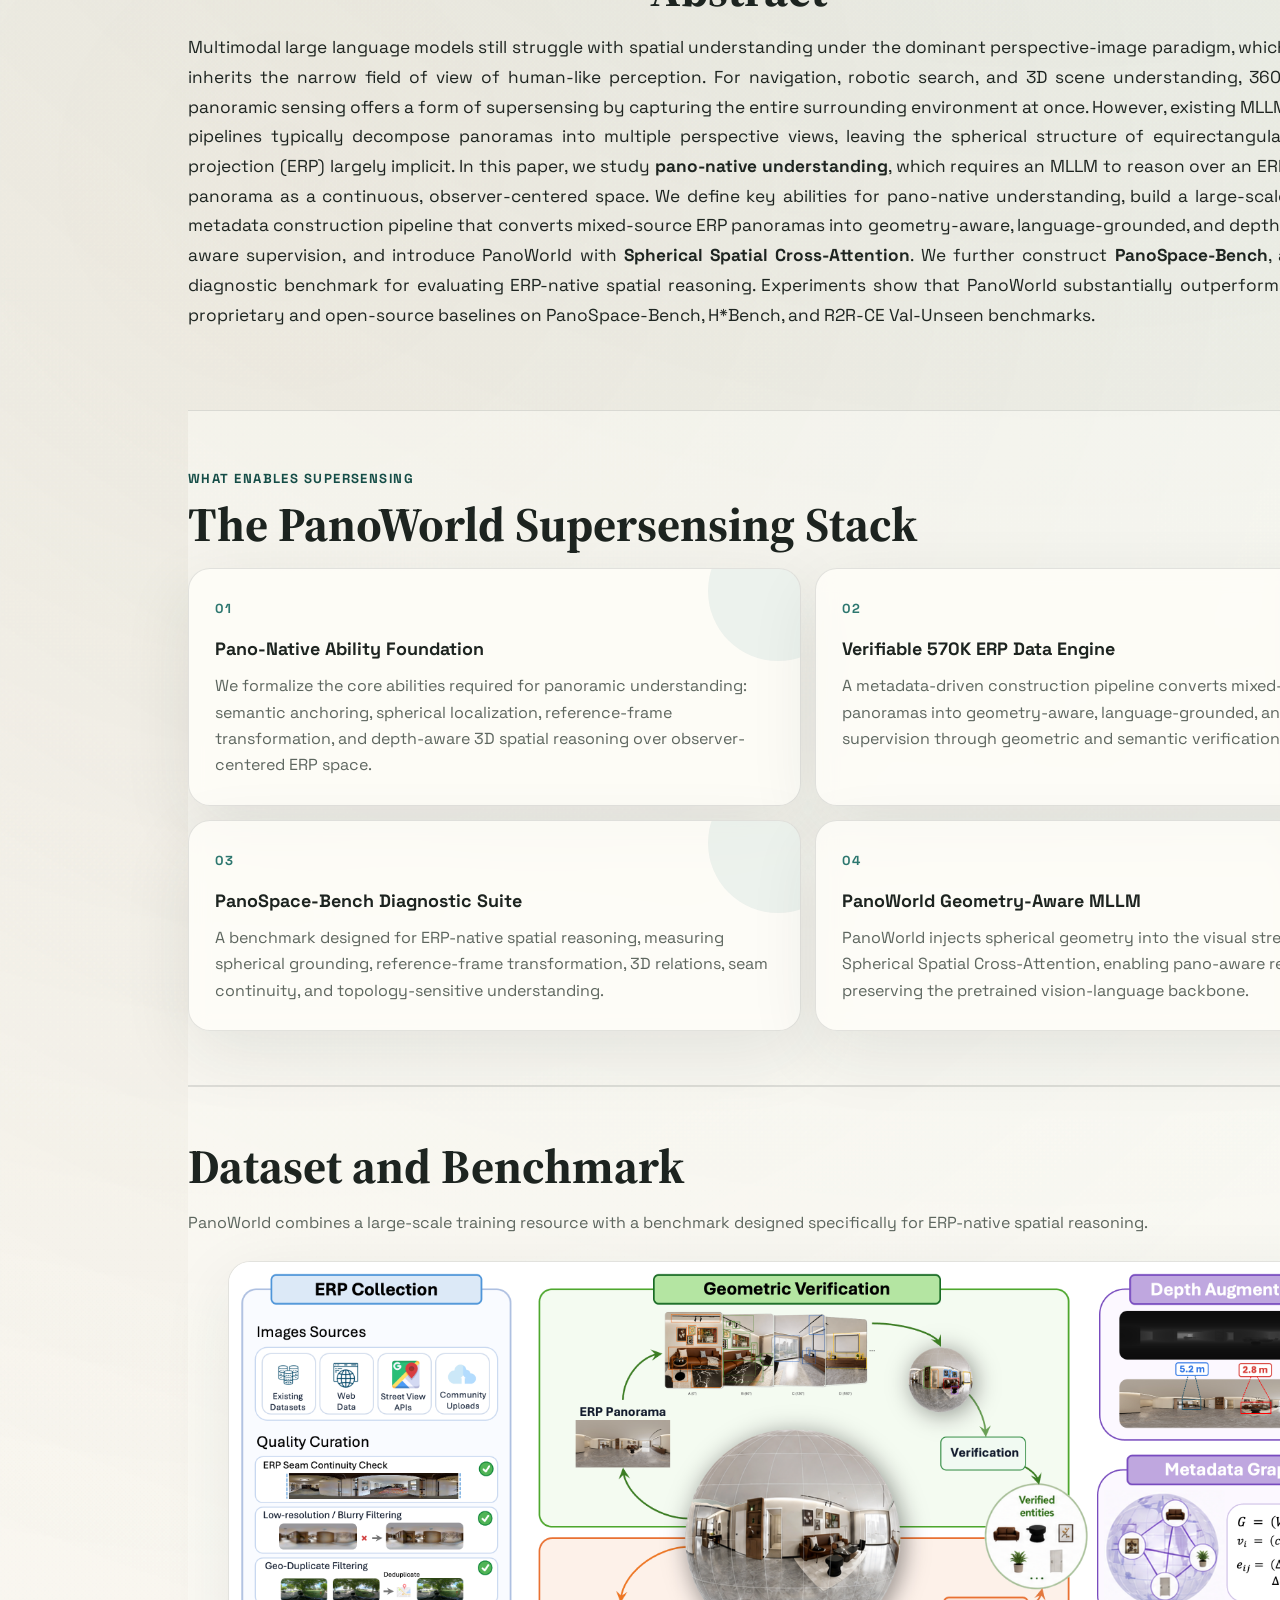
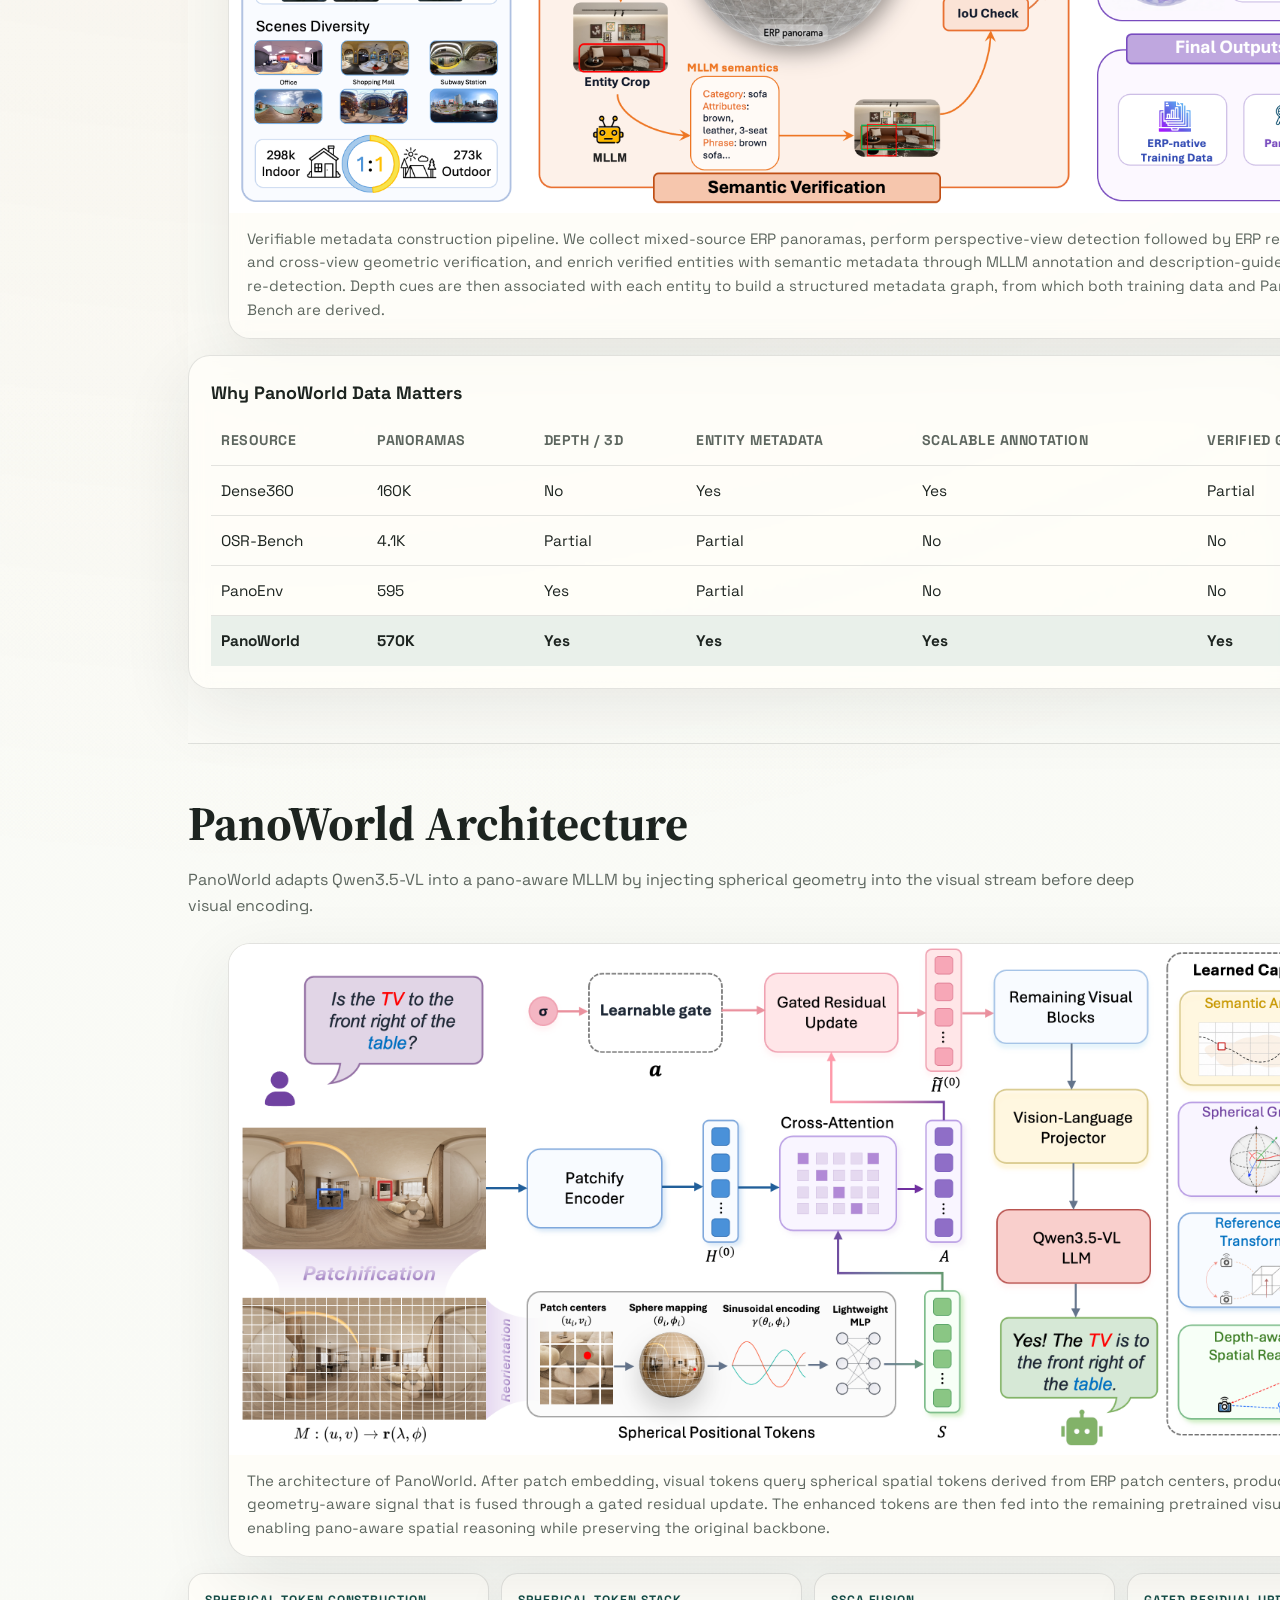
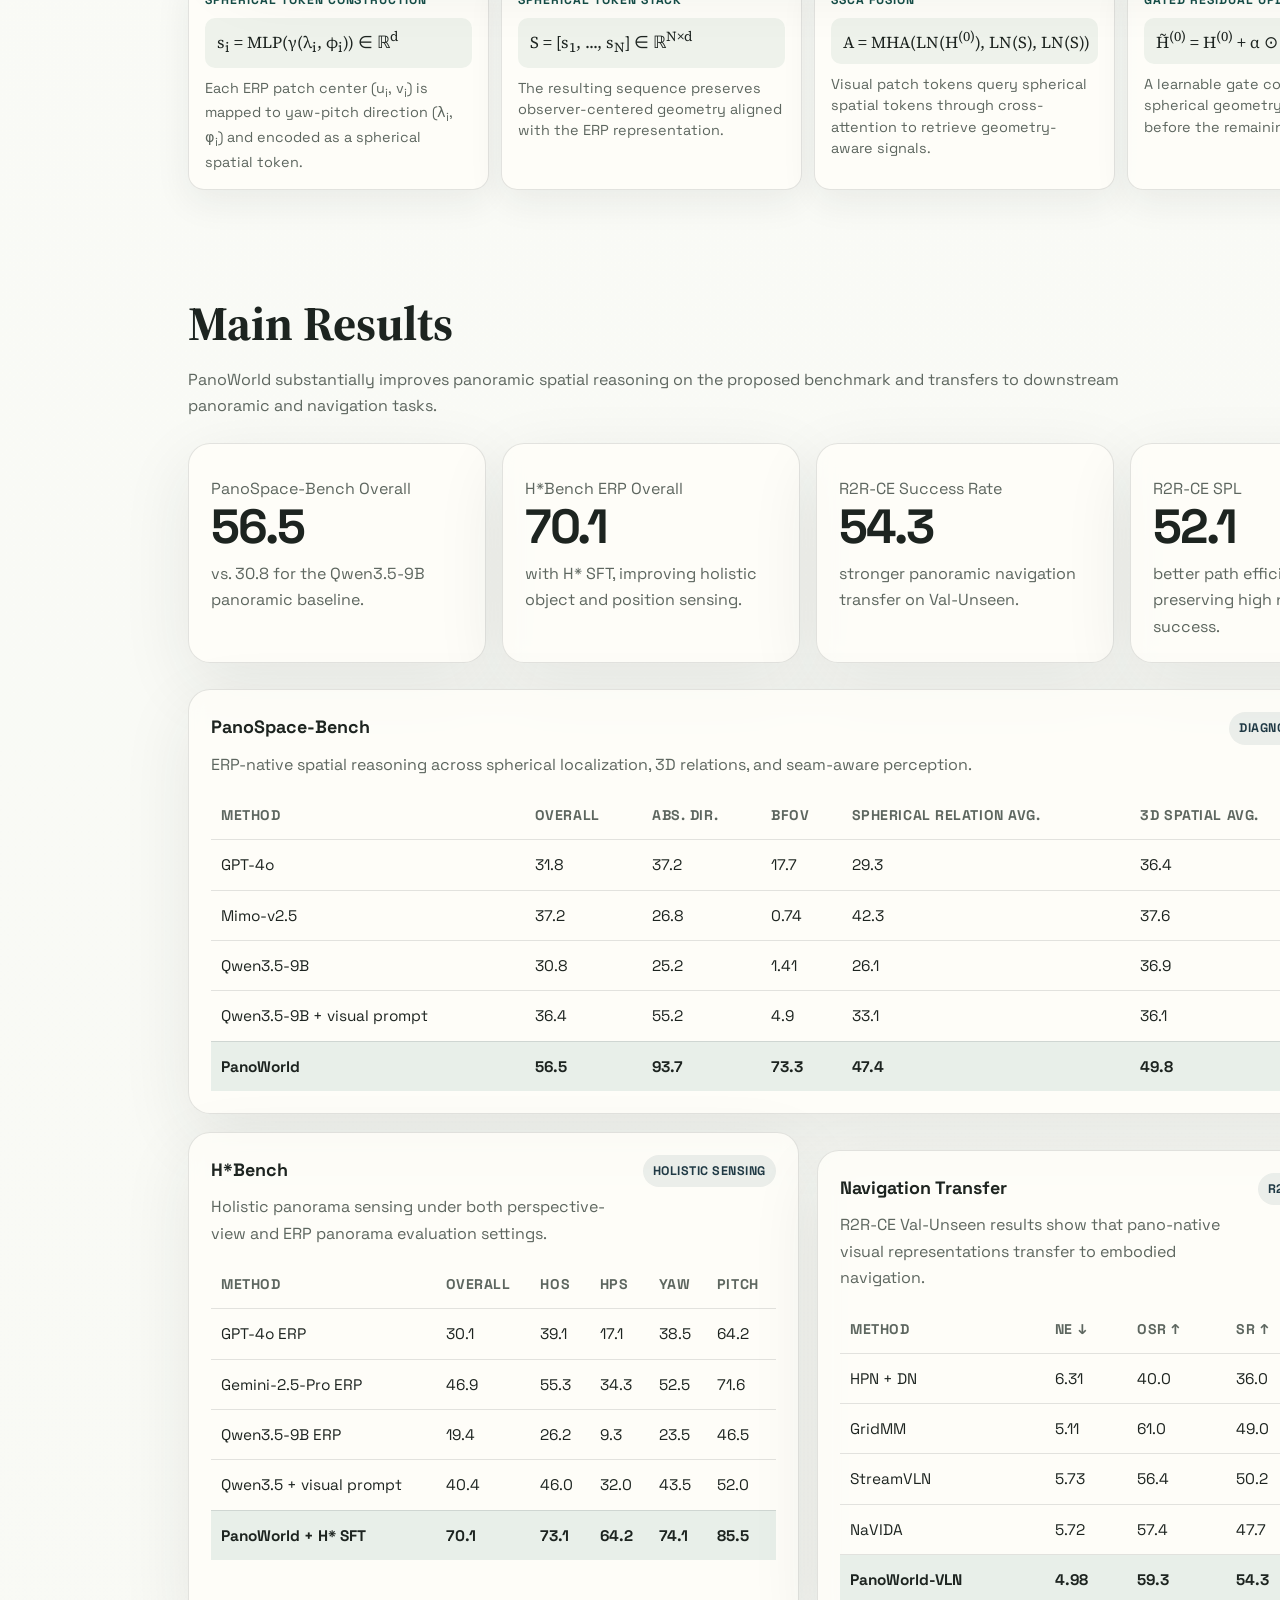
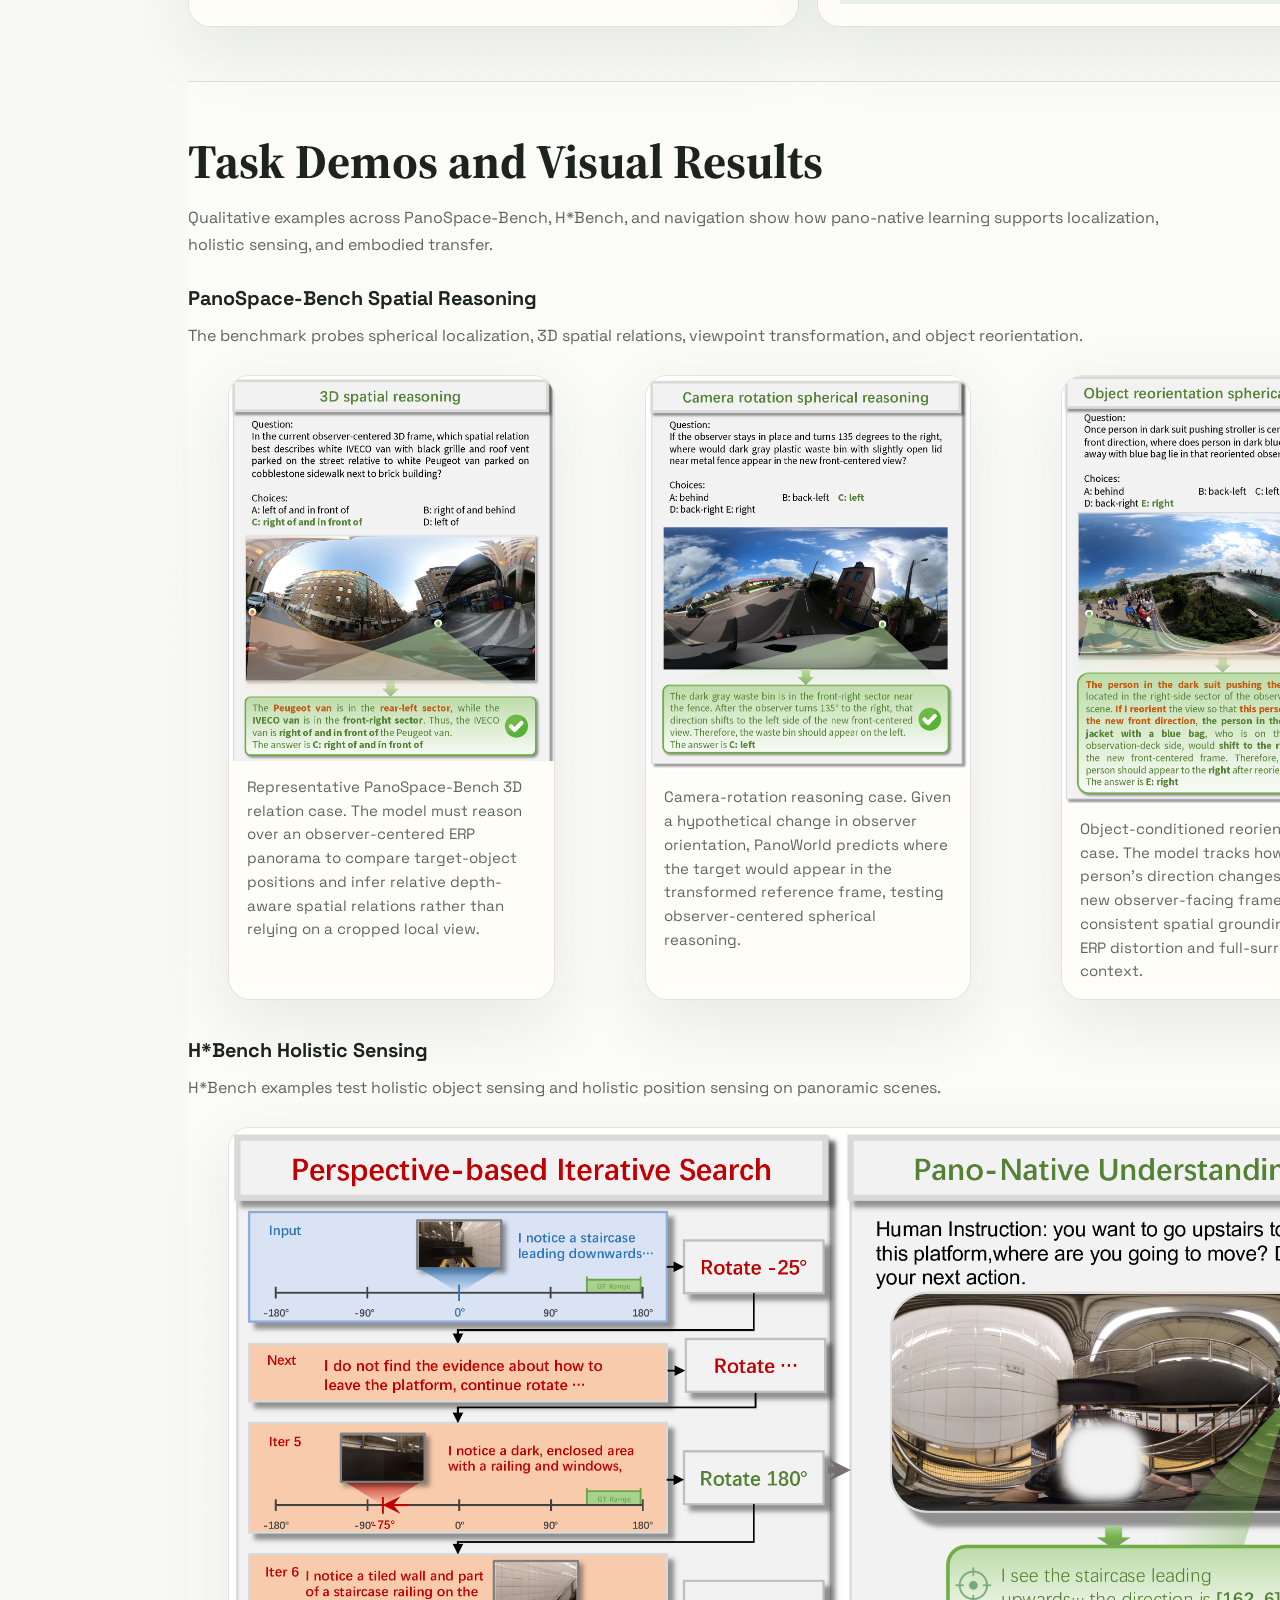
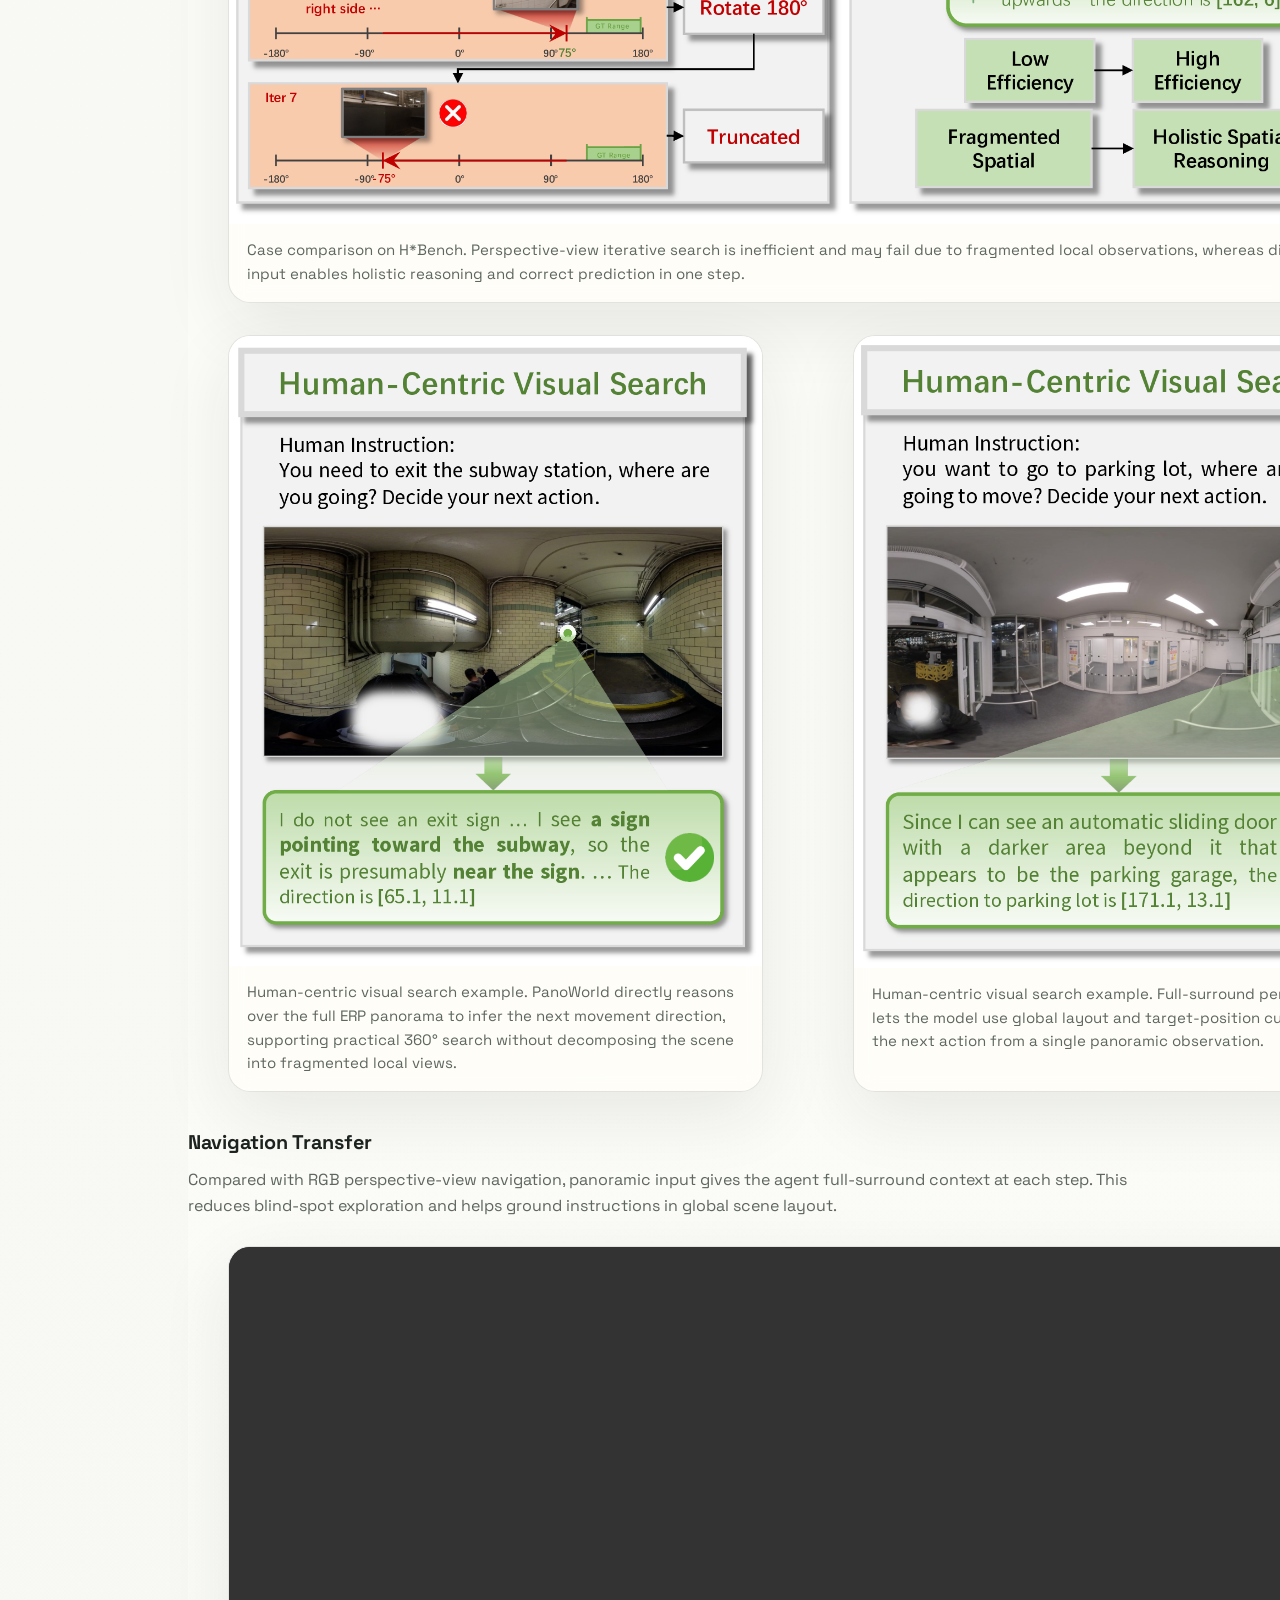
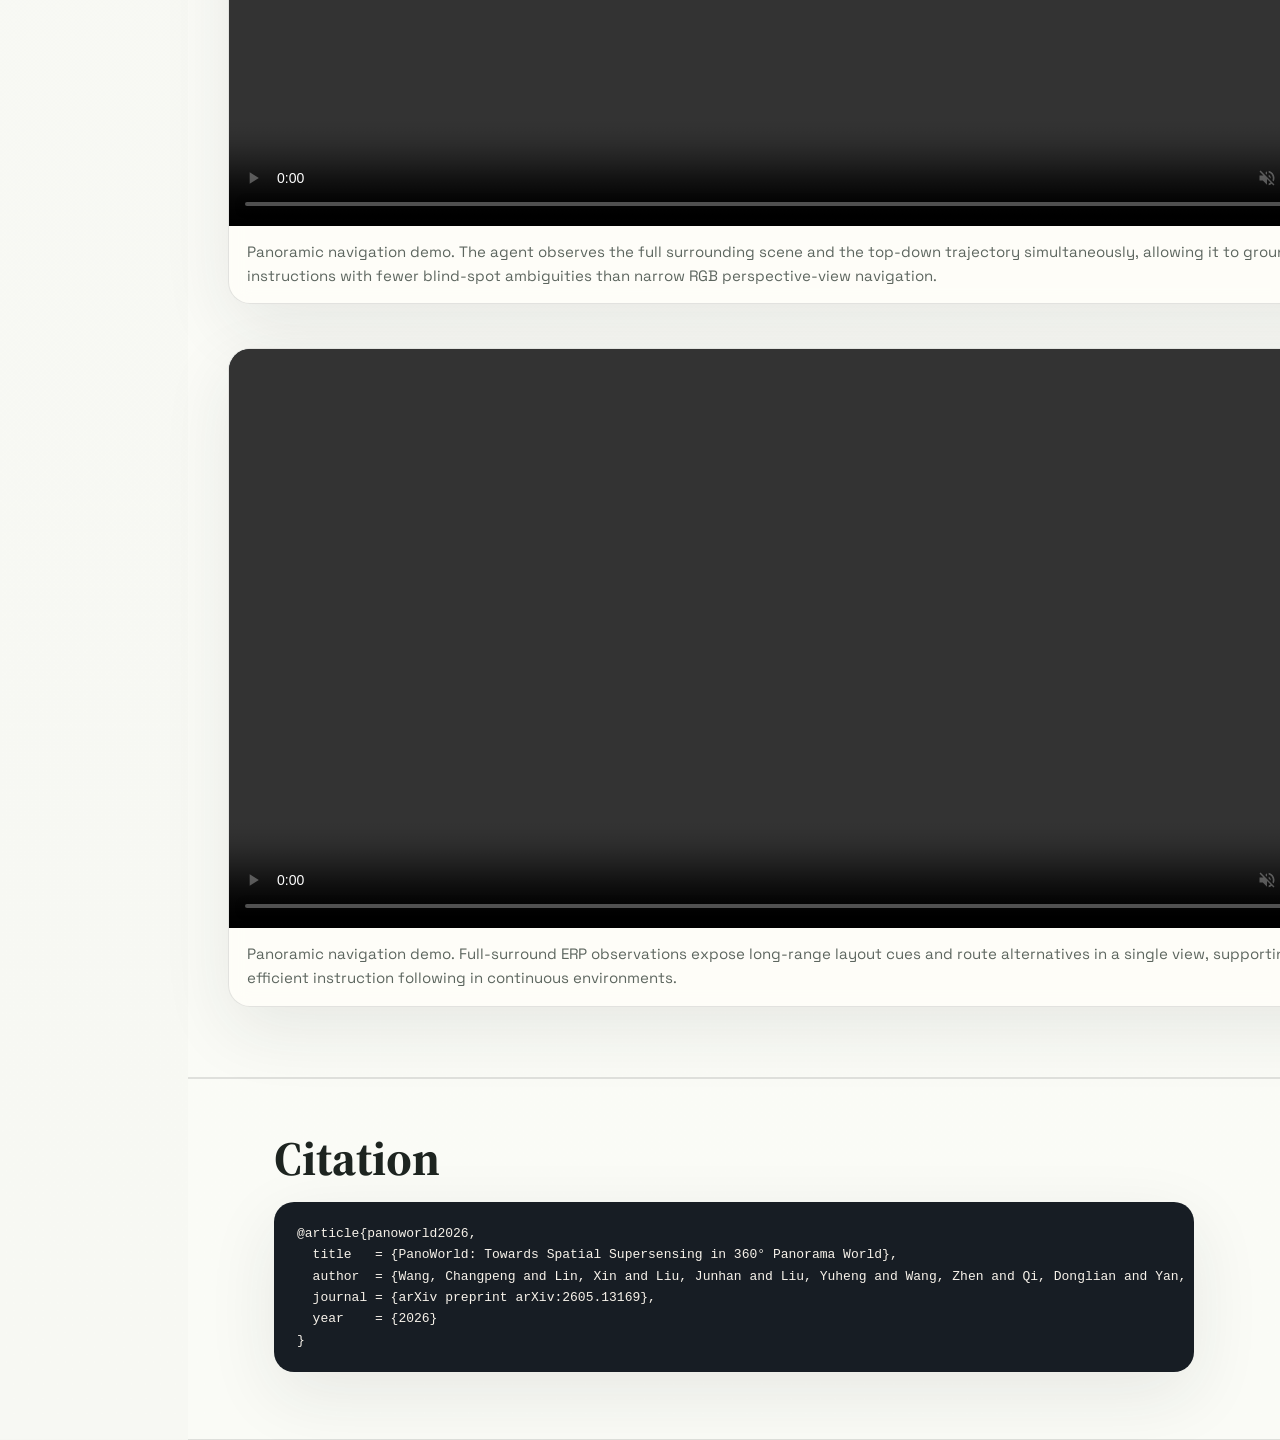
==== commit 8ef566ff: "Refine README visuals and project page details" ====
--- a/docs/index.html
+++ b/docs/index.html
@@ -93,20 +93,19 @@
           <div class="supersense-panel">
             <div class="supersense-panel__copy">
               <span class="section-kicker">Core Idea</span>
-              <h2>From view-by-view guessing to pano-native supersensing.</h2>
+              <h2>From perspective-view exploration to pano-native supersensing.</h2>
               <p>
                 PanoWorld treats an ERP panorama as one continuous,
-                observer-centered world. The model no longer has to stitch
-                together disconnected crops; it can associate objects,
-                directions, depth, and navigation cues across the full 360°
-                field of view.
+                observer-centered world. Instead of rotating through partial
+                perspective views, the model can associate objects, directions,
+                depth, and navigation cues across the full 360° field of view.
               </p>
             </div>
             <div class="supersense-flow" aria-label="PanoWorld supersensing flow">
               <div class="flow-card flow-card--muted">
                 <span>Before</span>
-                <strong>Perspective fragments</strong>
-                <p>Narrow local views lose global direction and seam context.</p>
+                <strong>Perspective-view exploration</strong>
+                <p>Sequential local views make global direction and seam context hard to maintain.</p>
               </div>
               <div class="flow-arrow">→</div>
               <div class="flow-card flow-card--active">
@@ -137,10 +136,7 @@
             entire surrounding environment at once. However, existing MLLM
             pipelines typically decompose panoramas into multiple perspective
             views, leaving the spherical structure of equirectangular projection
-            (ERP) largely implicit.
-          </p>
-          <p>
-            In this paper, we study <strong>pano-native understanding</strong>,
+            (ERP) largely implicit. In this paper, we study <strong>pano-native understanding</strong>,
             which requires an MLLM to reason over an ERP panorama as a
             continuous, observer-centered space. We define key abilities for
             pano-native understanding, build a large-scale metadata construction
@@ -304,6 +300,28 @@
               reasoning while preserving the original backbone.
             </figcaption>
           </figure>
+          <div class="equation-grid" aria-label="PanoWorld architecture formulas">
+            <article class="equation-card">
+              <span class="equation-card__label">Spherical token construction</span>
+              <div class="equation">s<sub>i</sub> = MLP(γ(λ<sub>i</sub>, φ<sub>i</sub>)) ∈ ℝ<sup>d</sup></div>
+              <p>Each ERP patch center (u<sub>i</sub>, v<sub>i</sub>) is mapped to yaw-pitch direction (λ<sub>i</sub>, φ<sub>i</sub>) and encoded as a spherical spatial token.</p>
+            </article>
+            <article class="equation-card">
+              <span class="equation-card__label">Spherical token stack</span>
+              <div class="equation">S = [s<sub>1</sub>, ..., s<sub>N</sub>] ∈ ℝ<sup>N×d</sup></div>
+              <p>The resulting sequence preserves observer-centered geometry aligned with the ERP representation.</p>
+            </article>
+            <article class="equation-card">
+              <span class="equation-card__label">SSCA fusion</span>
+              <div class="equation">A = MHA(LN(H<sup>(0)</sup>), LN(S), LN(S))</div>
+              <p>Visual patch tokens query spherical spatial tokens through cross-attention to retrieve geometry-aware signals.</p>
+            </article>
+            <article class="equation-card">
+              <span class="equation-card__label">Gated residual update</span>
+              <div class="equation">H̃<sup>(0)</sup> = H<sup>(0)</sup> + α ⊙ A</div>
+              <p>A learnable gate controls how much spherical geometry is injected before the remaining visual blocks.</p>
+            </article>
+          </div>
         </div>
       </section>
 
--- a/docs/styles.css
+++ b/docs/styles.css
@@ -121,7 +121,7 @@
 
 .hero__inner,
 .container {
-  width: min(1160px, calc(100vw - 48px));
+  width: min(1280px, calc(100vw - 40px));
   margin: 0 auto;
 }
 
@@ -130,7 +130,7 @@
 }
 
 .container--abstract {
-  width: min(1080px, calc(100vw - 48px));
+  width: min(1100px, calc(100vw - 48px));
 }
 
 .hero__inner {
@@ -256,7 +256,7 @@
 }
 
 .section {
-  padding: 64px 0;
+  padding: 54px 0;
 }
 
 .section--tint {
@@ -270,7 +270,7 @@
 }
 
 .section--shift {
-  padding: 18px 0 64px;
+  padding: 16px 0 52px;
 }
 
 .section-kicker {
@@ -460,10 +460,55 @@
 }
 
 .figure-card figcaption {
-  padding: 16px 20px 20px;
-  color: var(--muted);
-  font-size: 0.98rem;
-  line-height: 1.65;
+  padding: 14px 18px 16px;
+  color: var(--muted);
+  font-size: 0.94rem;
+  line-height: 1.58;
+}
+
+.equation-grid {
+  display: grid;
+  grid-template-columns: repeat(4, minmax(0, 1fr));
+  gap: 12px;
+  margin-top: 14px;
+}
+
+.equation-card {
+  padding: 16px;
+  border: 1px solid var(--line);
+  border-radius: 16px;
+  background: rgba(255, 254, 249, 0.78);
+  box-shadow: var(--shadow-soft);
+}
+
+.equation-card__label {
+  display: block;
+  margin-bottom: 8px;
+  color: var(--accent-dark);
+  font-size: 0.76rem;
+  font-weight: 800;
+  letter-spacing: 0.08em;
+  text-transform: uppercase;
+}
+
+.equation {
+  overflow-x: auto;
+  margin-bottom: 10px;
+  padding: 10px 12px;
+  border-radius: 10px;
+  background: var(--soft);
+  color: var(--ink);
+  font-family: "Source Serif 4", Georgia, serif;
+  font-size: 1.04rem;
+  line-height: 1.35;
+  white-space: nowrap;
+}
+
+.equation-card p {
+  margin: 0;
+  color: var(--muted);
+  font-size: 0.9rem;
+  line-height: 1.48;
 }
 
 .grid--cards {
@@ -618,7 +663,7 @@
 }
 
 .demo-block {
-  margin: 24px 0 12px;
+  margin: 18px 0 10px;
 }
 
 .demo-block:first-of-type {
@@ -642,7 +687,7 @@
 .visual-grid {
   display: grid;
   grid-template-columns: repeat(2, minmax(0, 1fr));
-  gap: 12px;
+  gap: 10px;
 }
 
 .visual-grid--showcase {
@@ -659,7 +704,7 @@
 
 .visual-stack {
   display: grid;
-  gap: 18px;
+  gap: 12px;
 }
 
 .visual-card img {
@@ -727,6 +772,7 @@
   .grid--cards,
   .stats-grid,
   .results-grid,
+  .equation-grid,
   .two-up,
   .visual-grid,
   .visual-grid--trio,
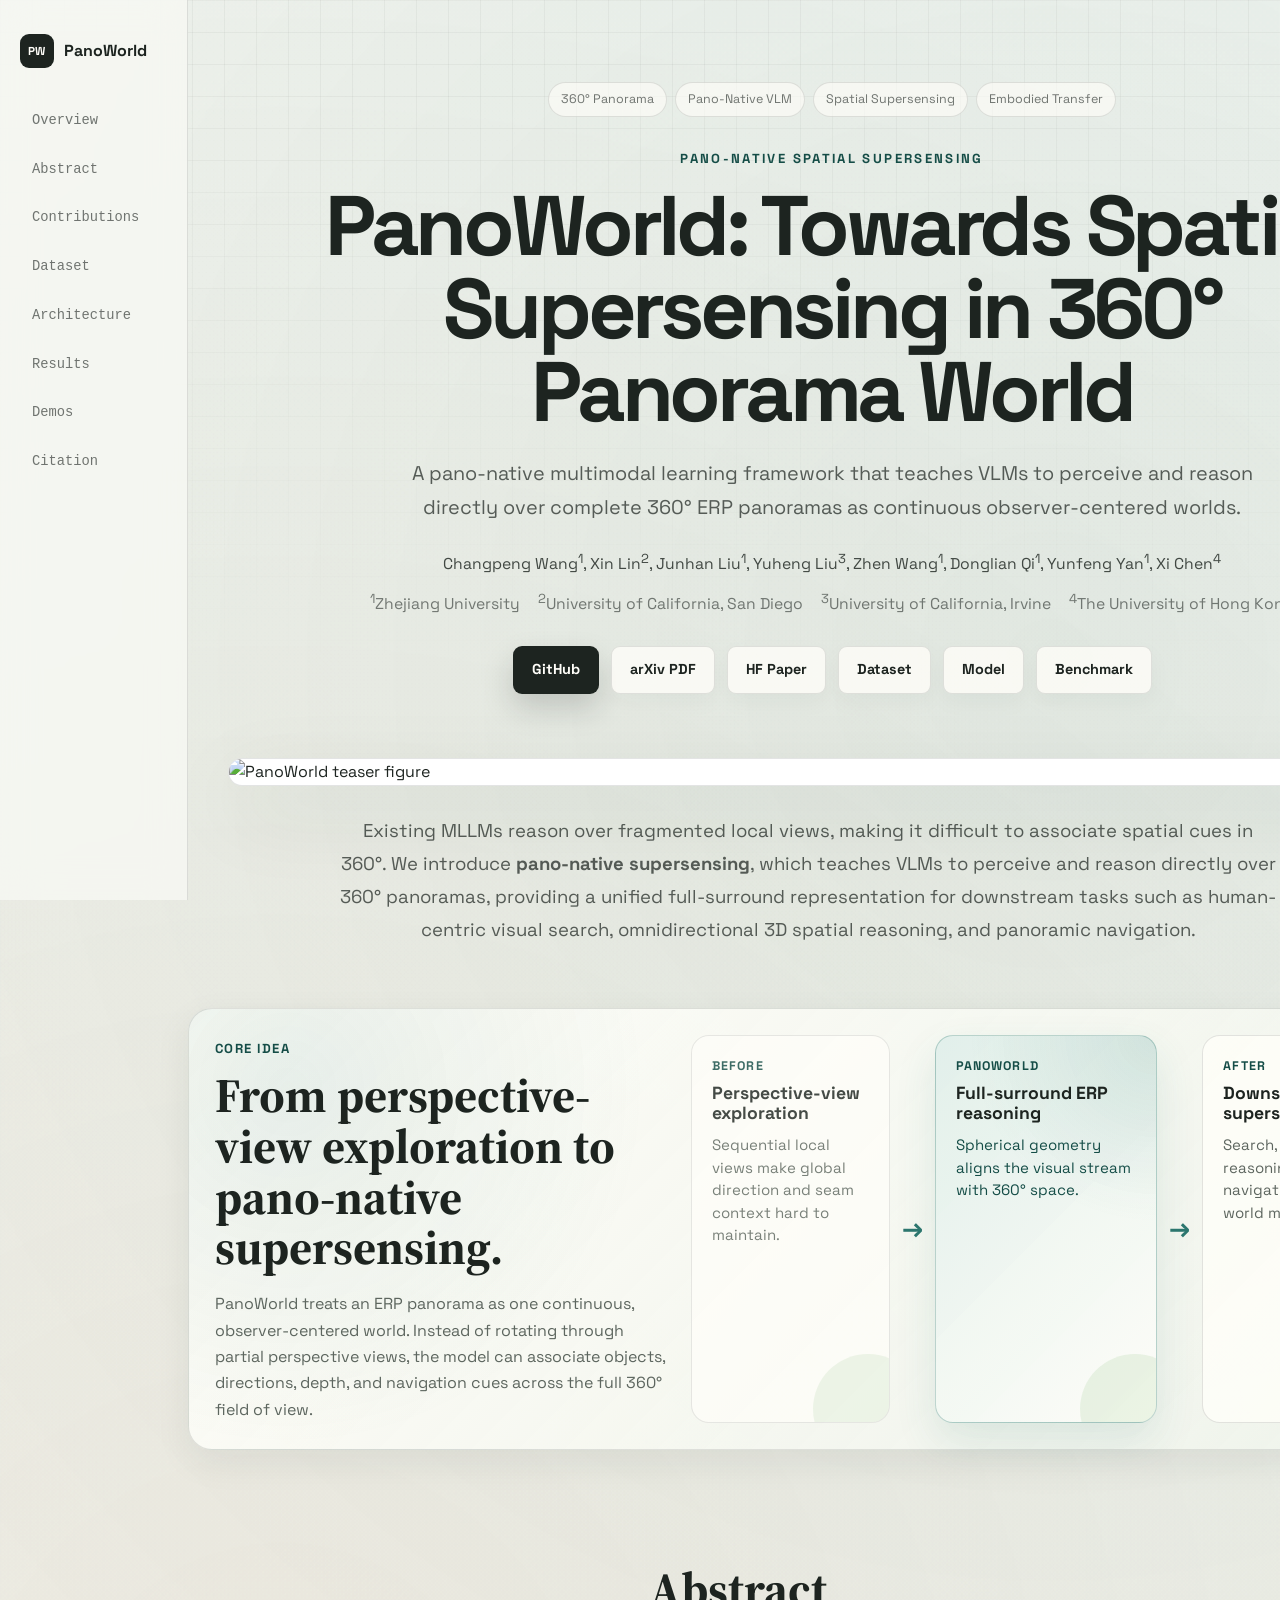
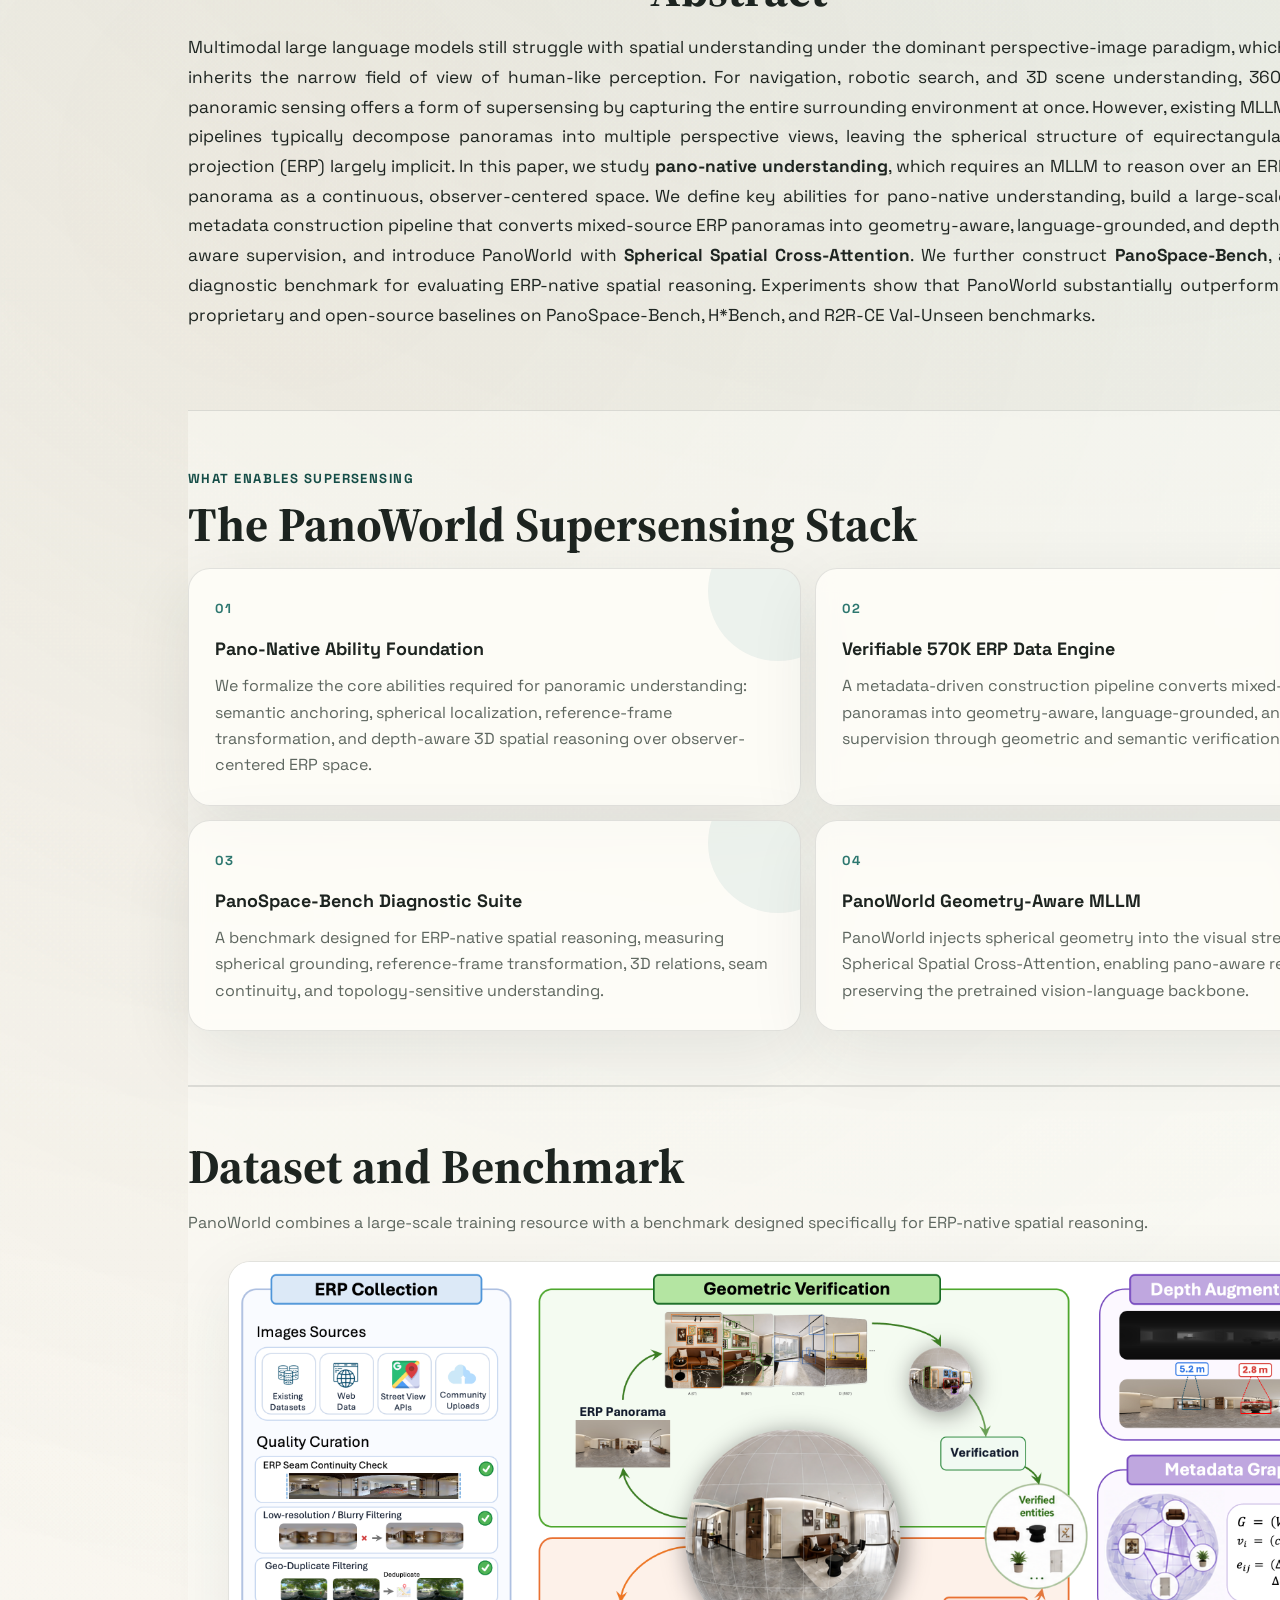
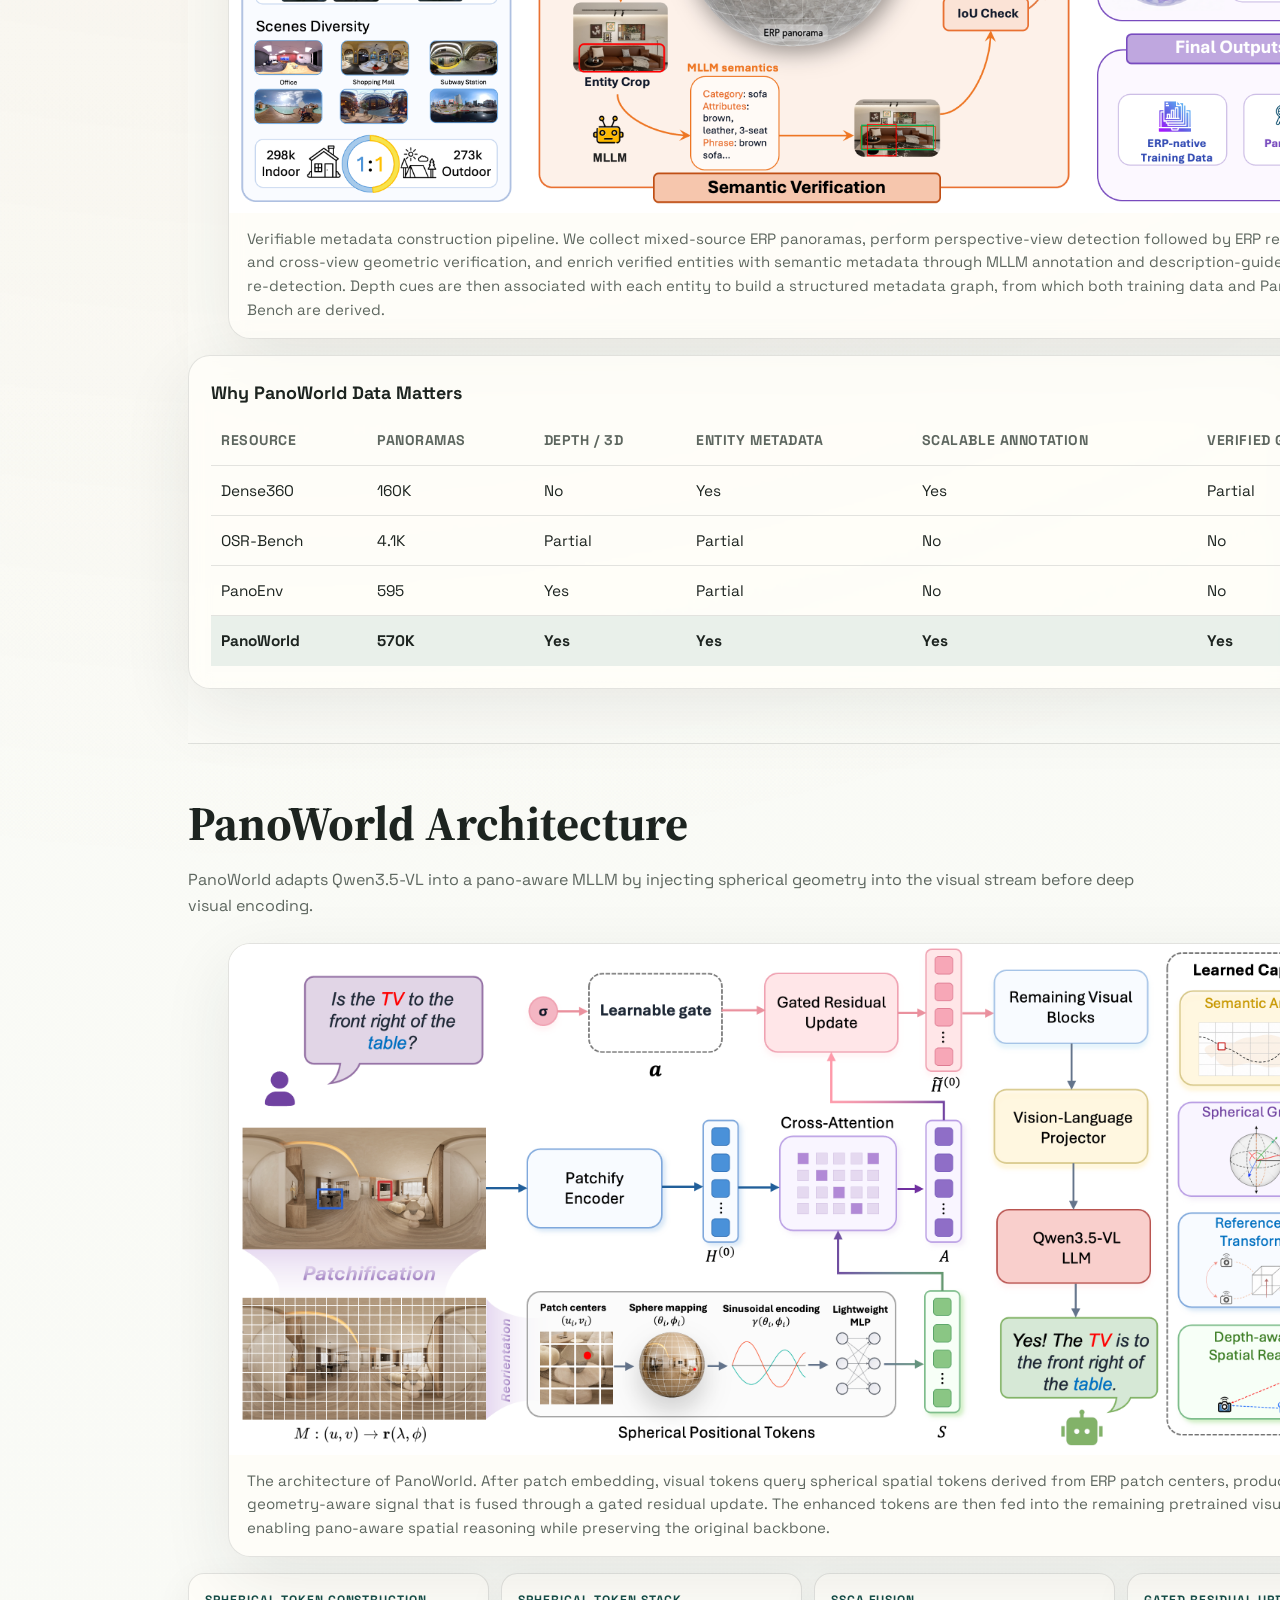
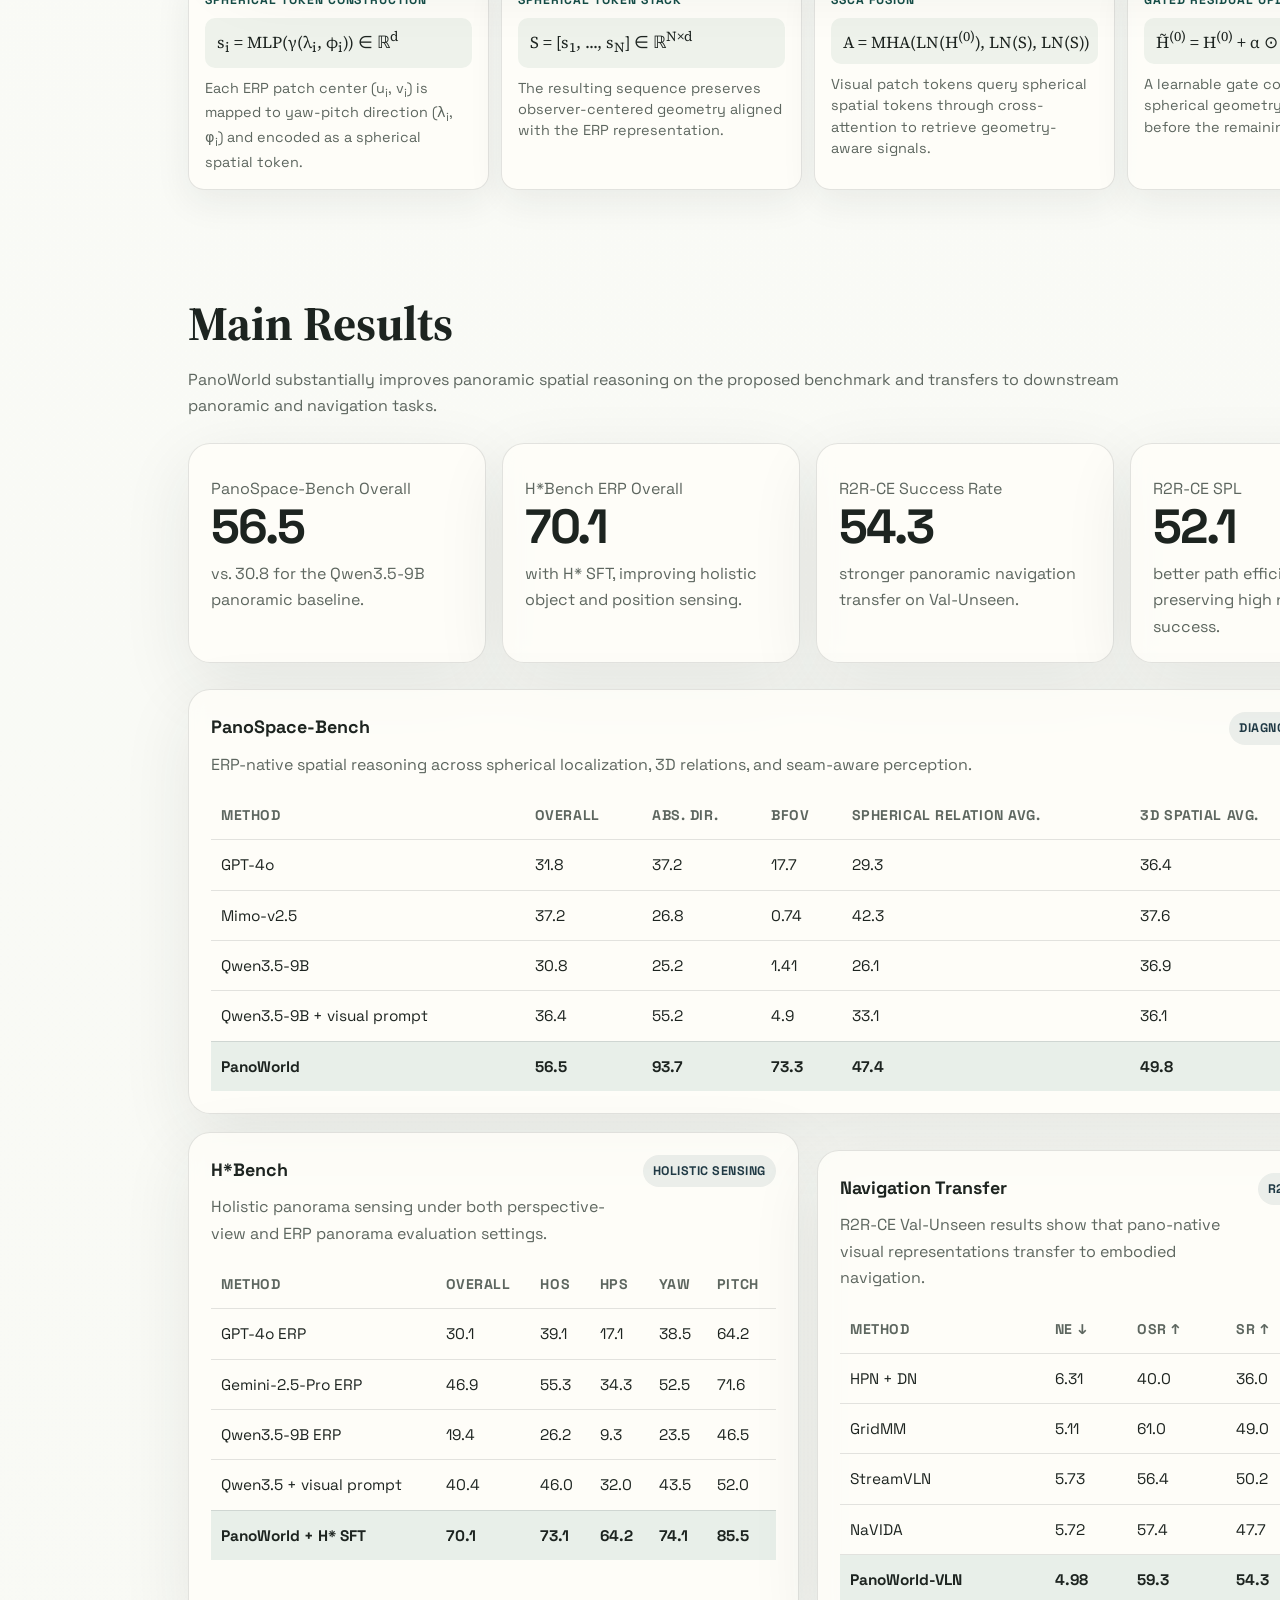
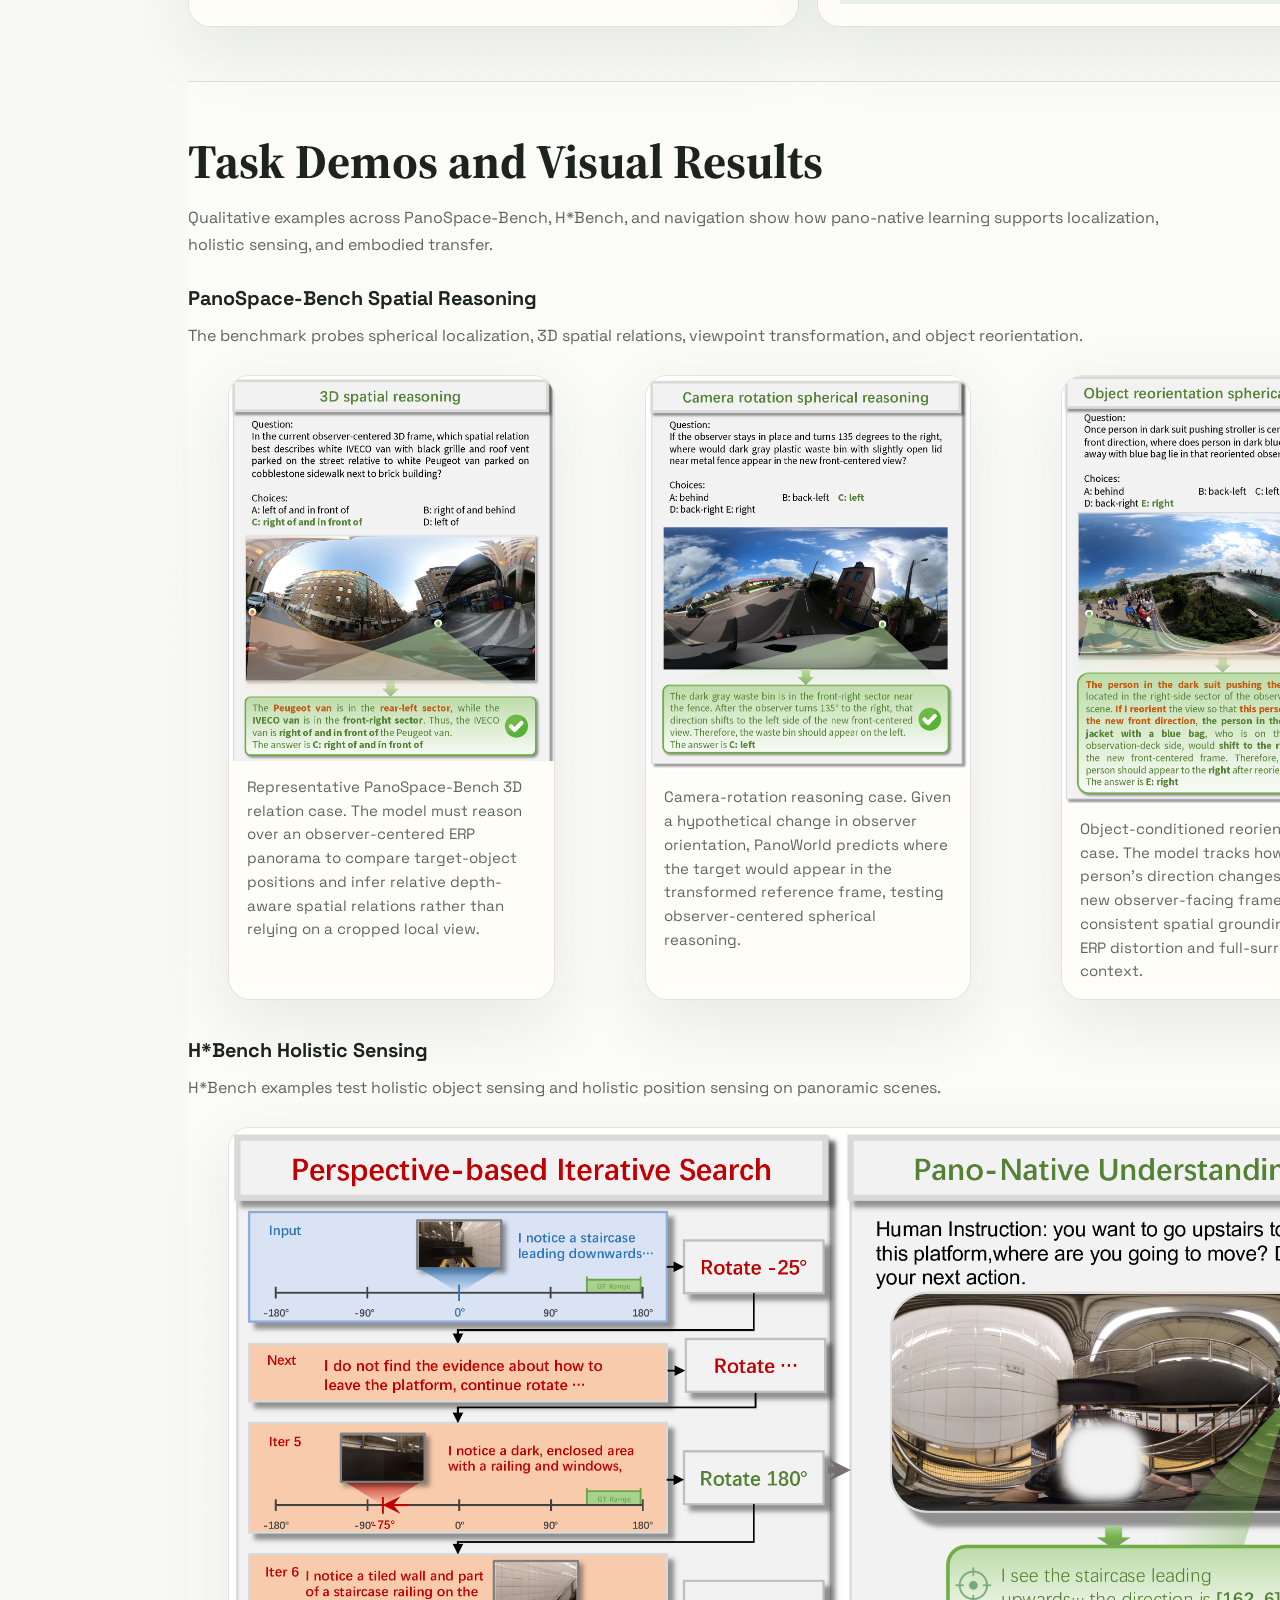
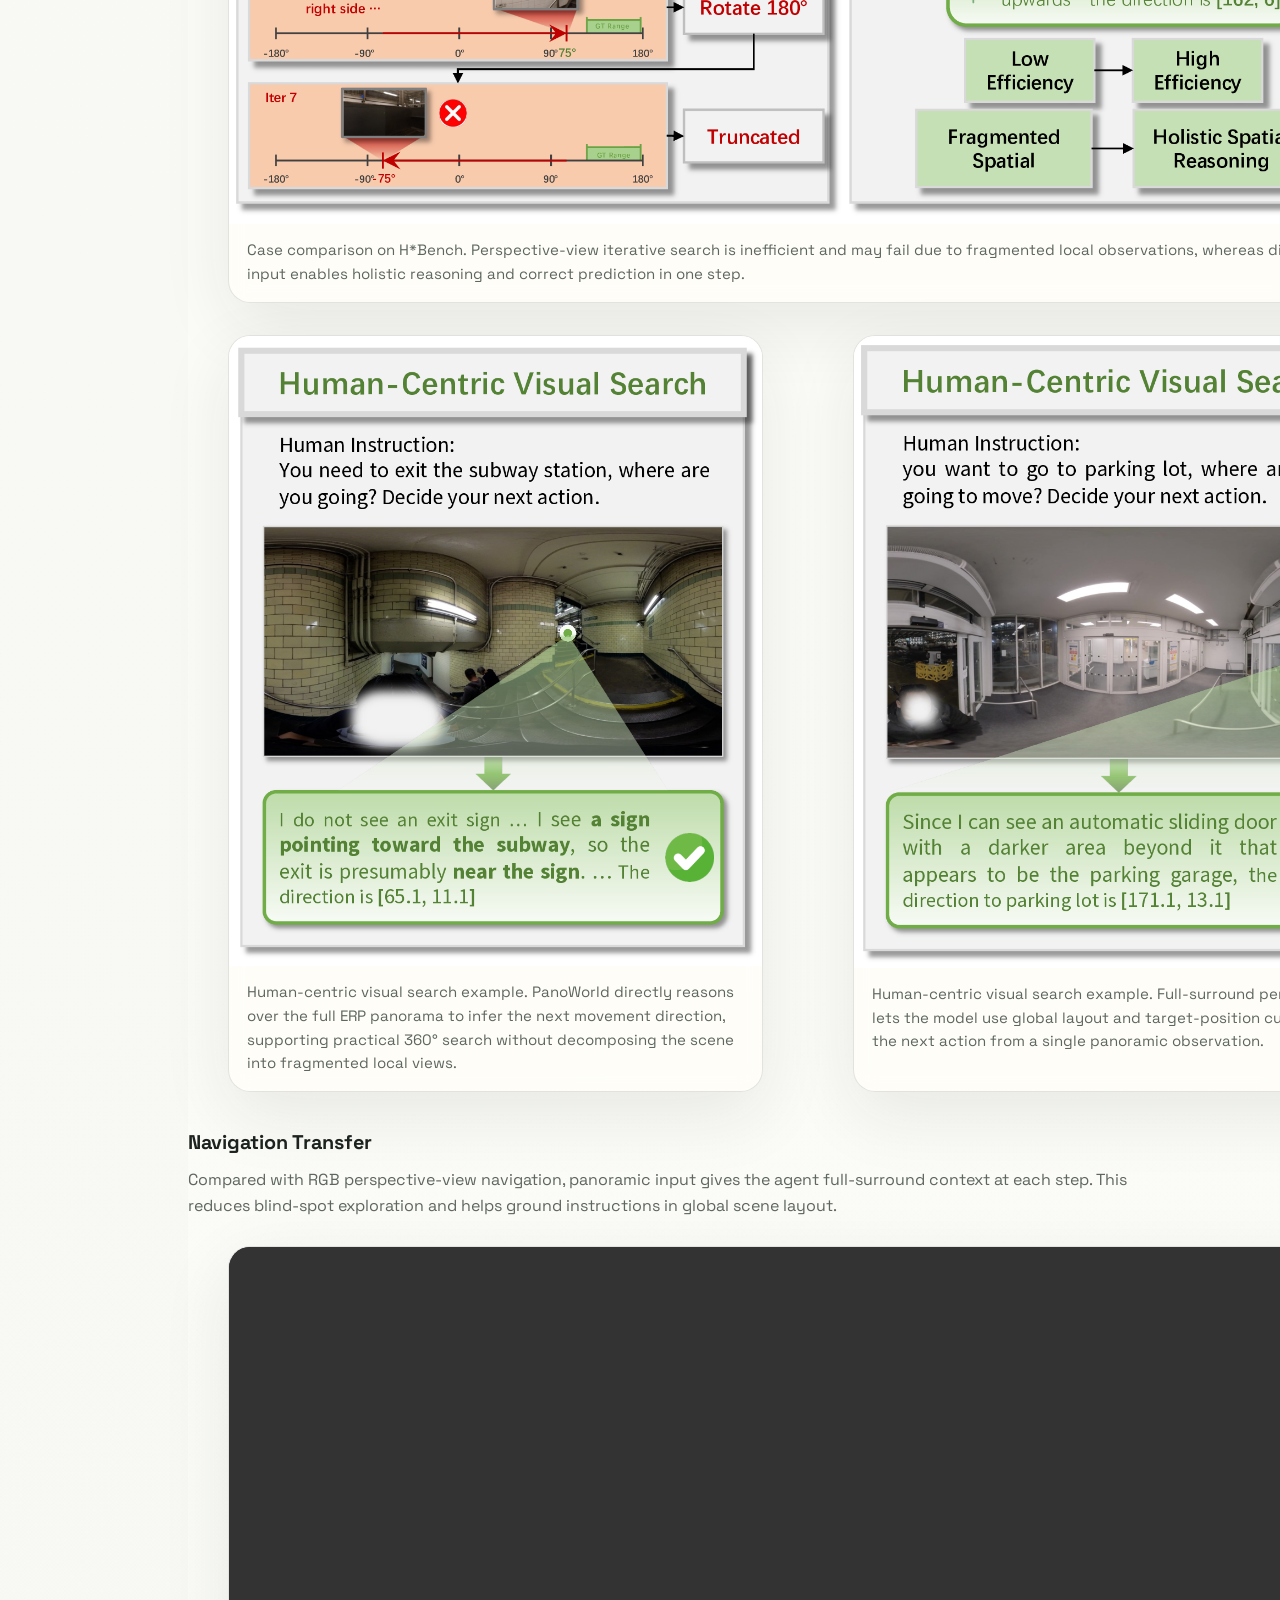
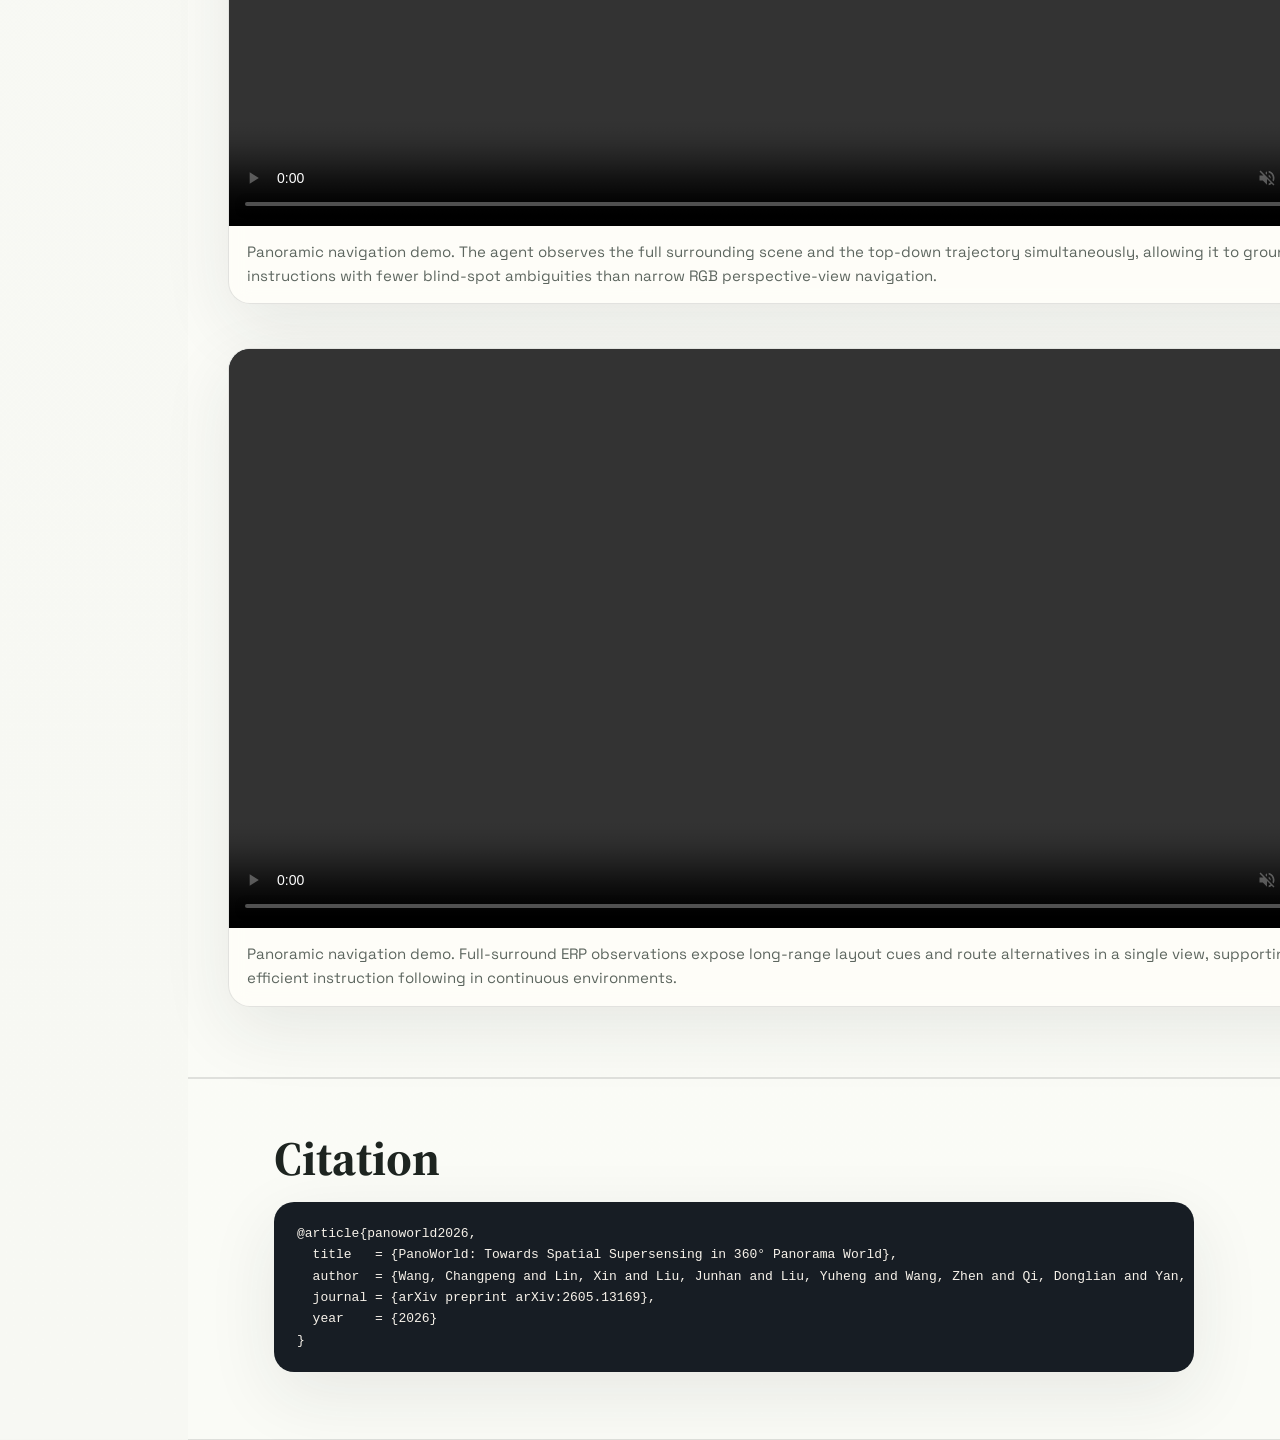
==== commit 501ba506: "Update project page release links" ====
--- a/docs/index.html
+++ b/docs/index.html
@@ -62,10 +62,9 @@
           <a class="button button--primary" href="https://github.com/wcpcp/PanoWorld">GitHub</a>
           <a class="button" href="https://arxiv.org/pdf/2605.13169">arXiv PDF</a>
           <a class="button" href="https://huggingface.co/papers/2605.13169">HF Paper</a>
-          <span class="button button--disabled">Dataset</span>
-          <span class="button button--disabled">Model</span>
-          <a class="button" href="#results">Results</a>
-          <a class="button" href="#benchmark">Benchmark</a>
+          <a class="button" href="https://huggingface.co/datasets/wcccp/Pano_dataset">Dataset</a>
+          <a class="button" href="https://huggingface.co/wcccp/PanoWorld">Model</a>
+          <a class="button" href="https://huggingface.co/datasets/wcccp/PanoSpace-Bench">Benchmark</a>
         </div>
       </div>
     </header>
